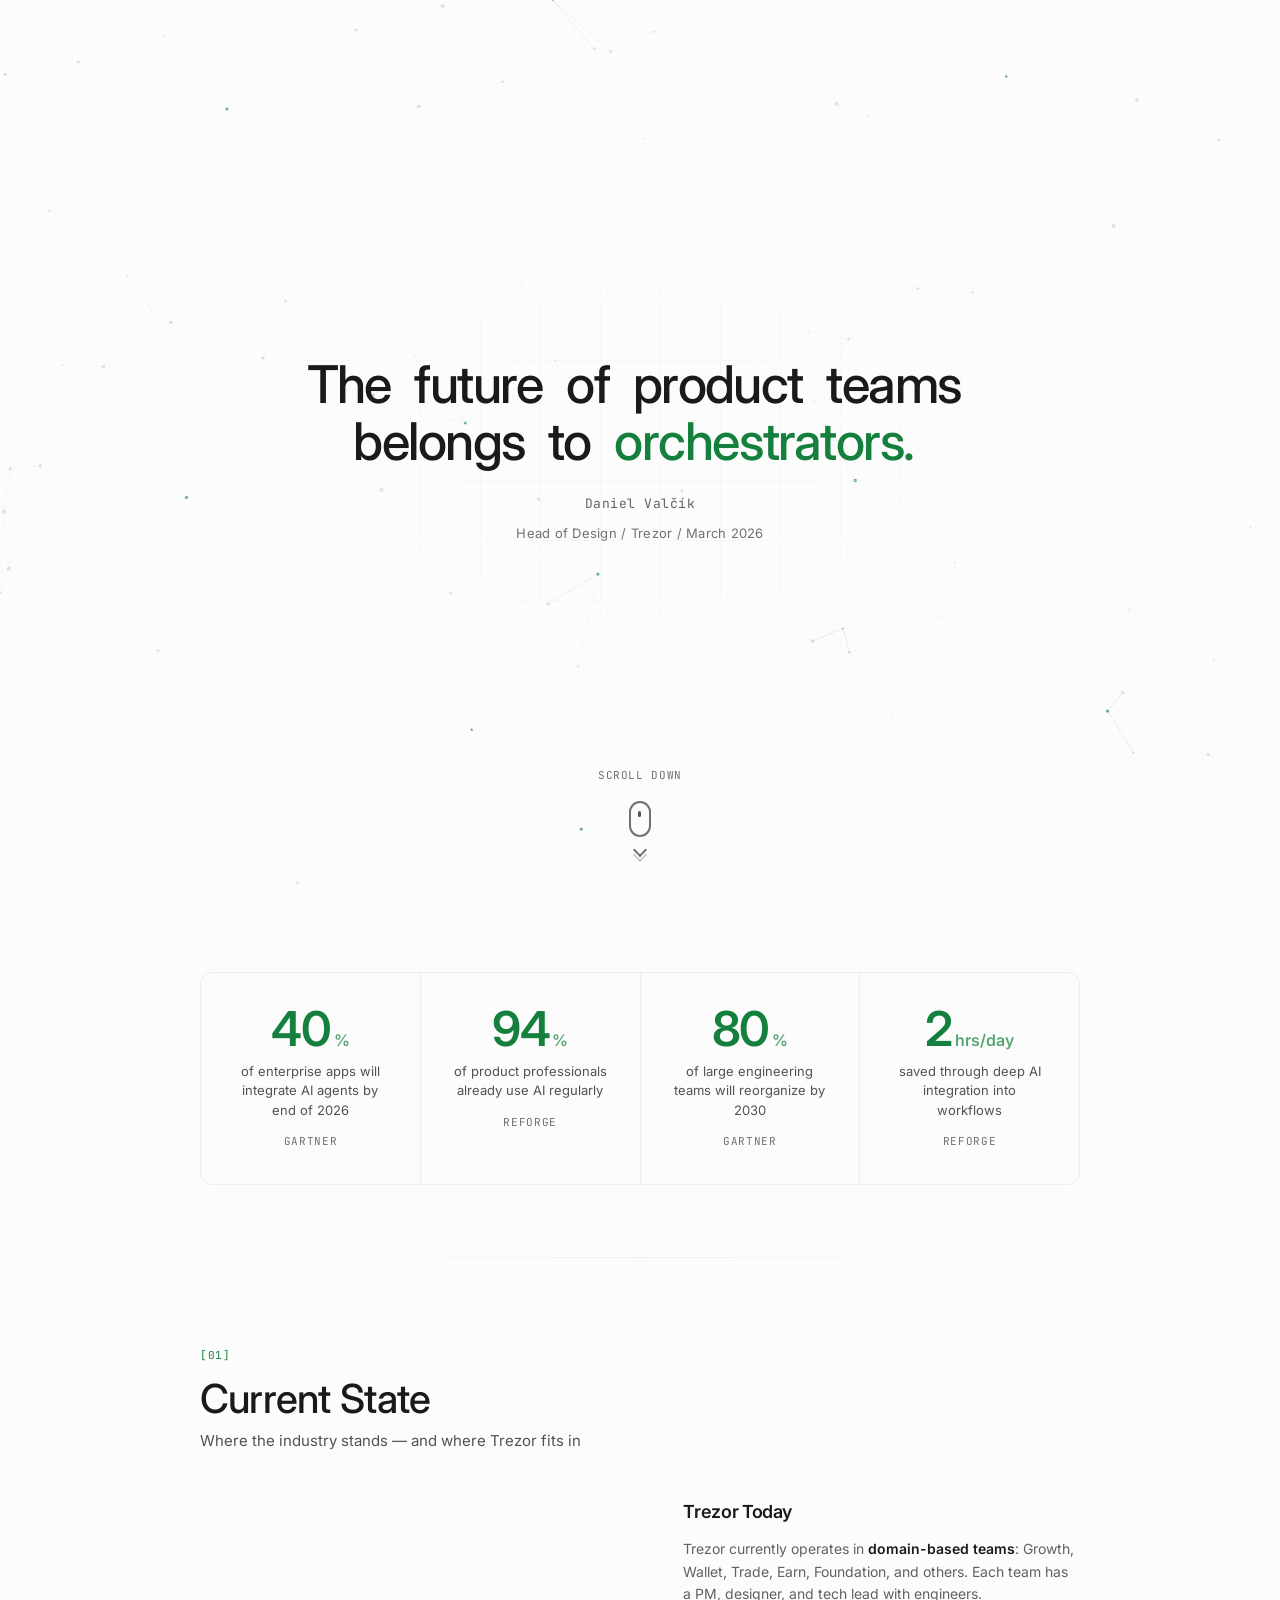
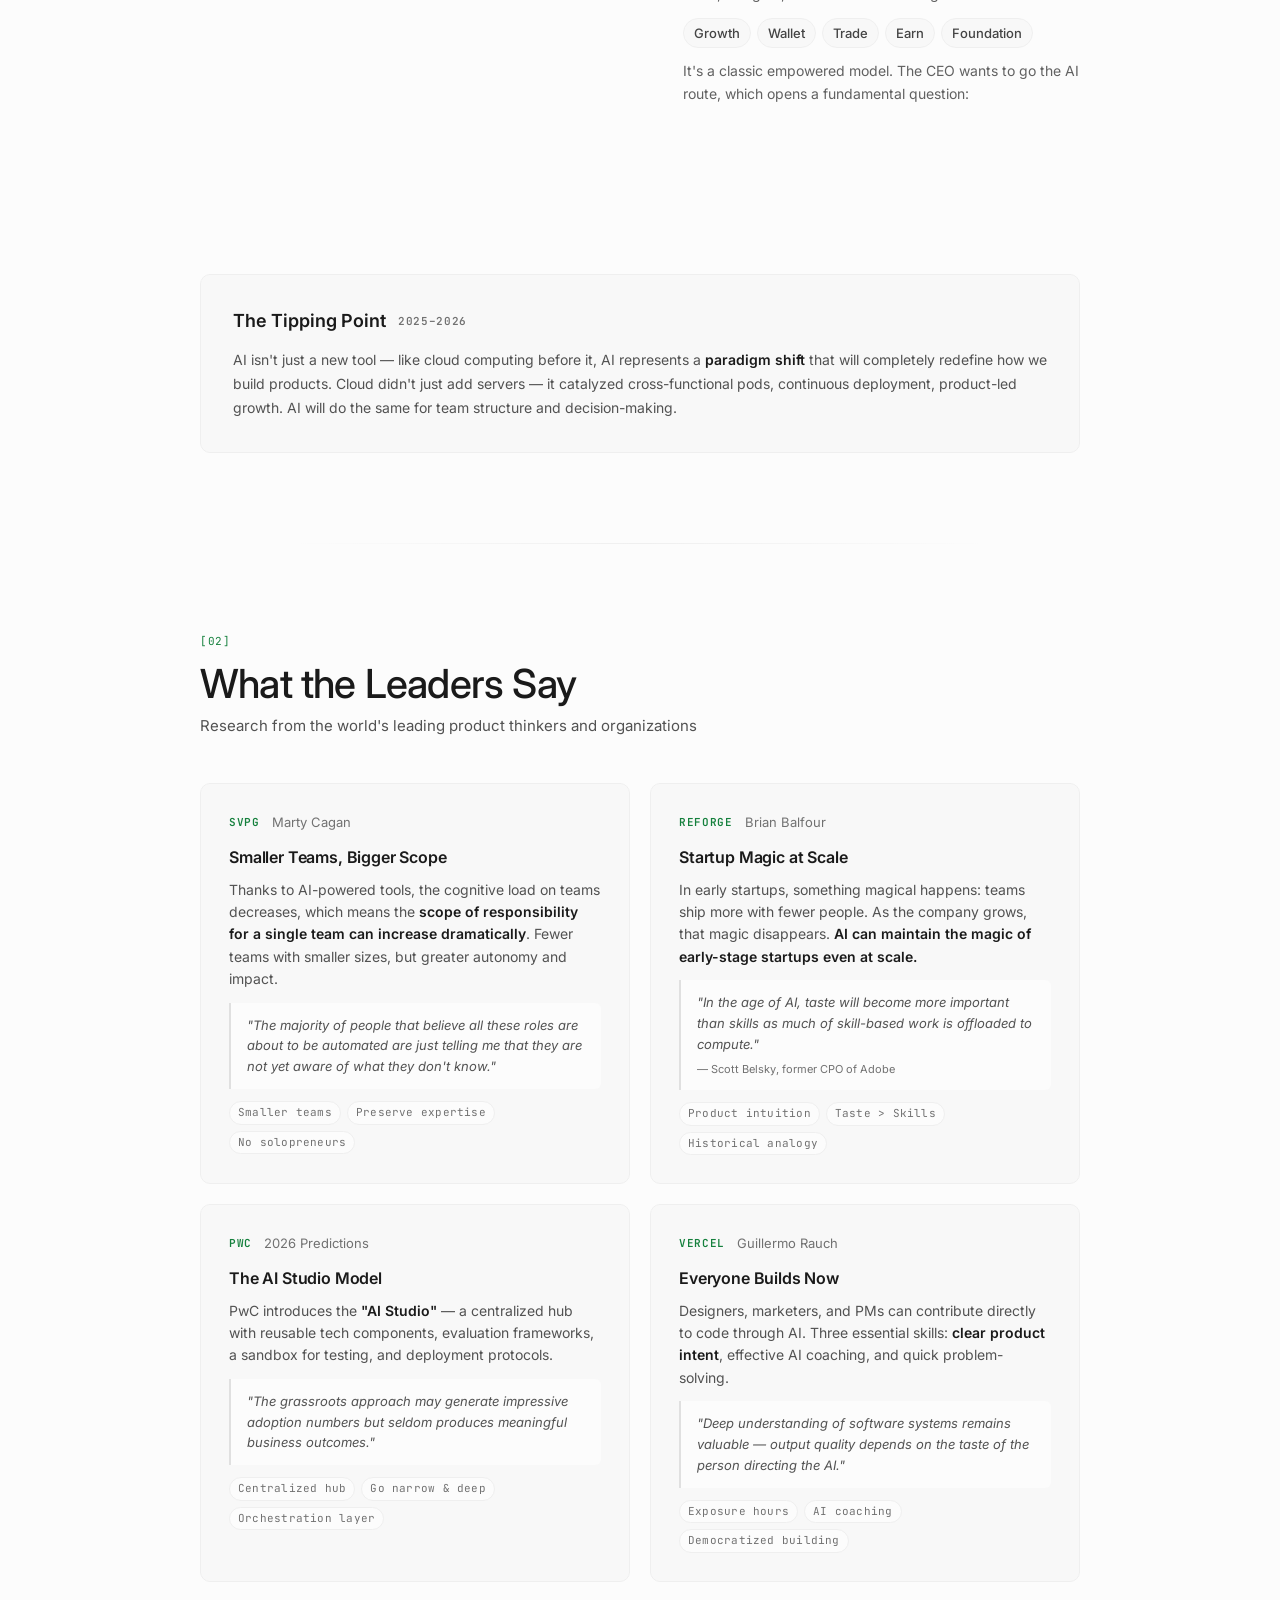
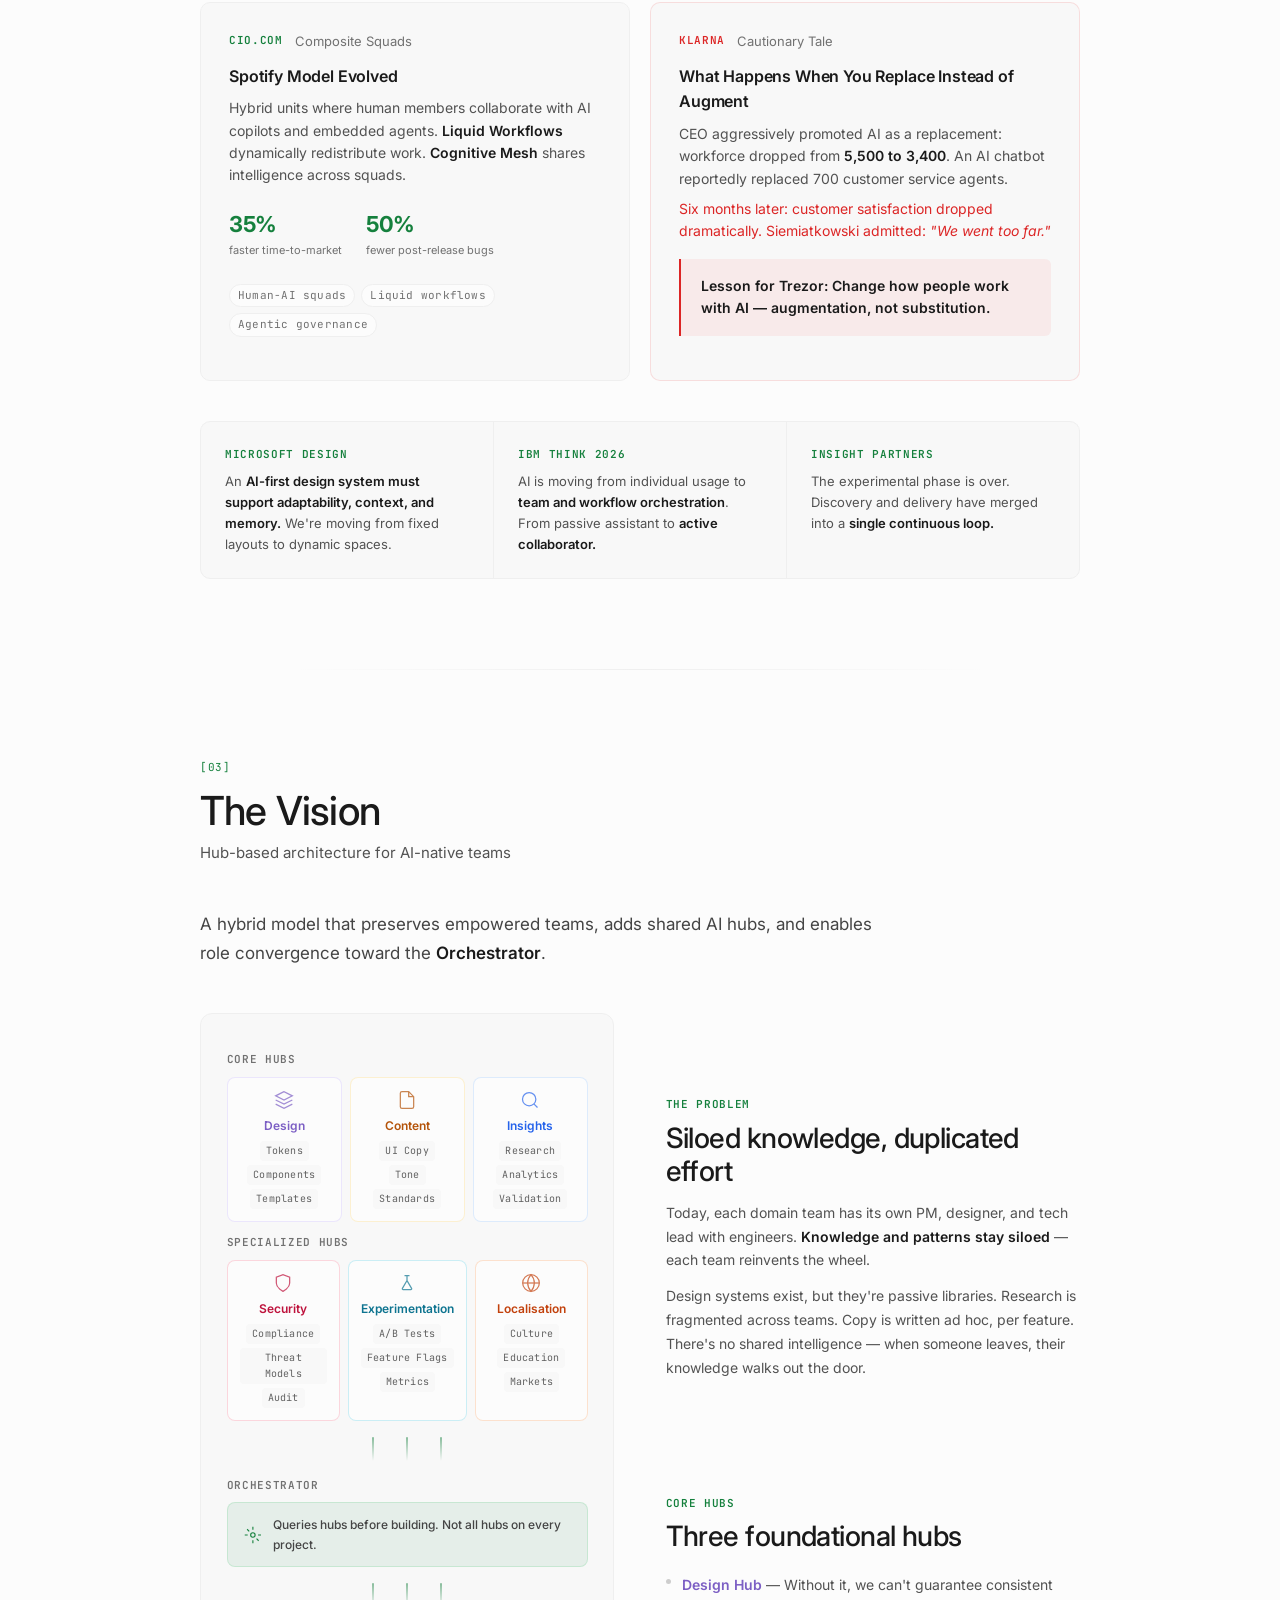
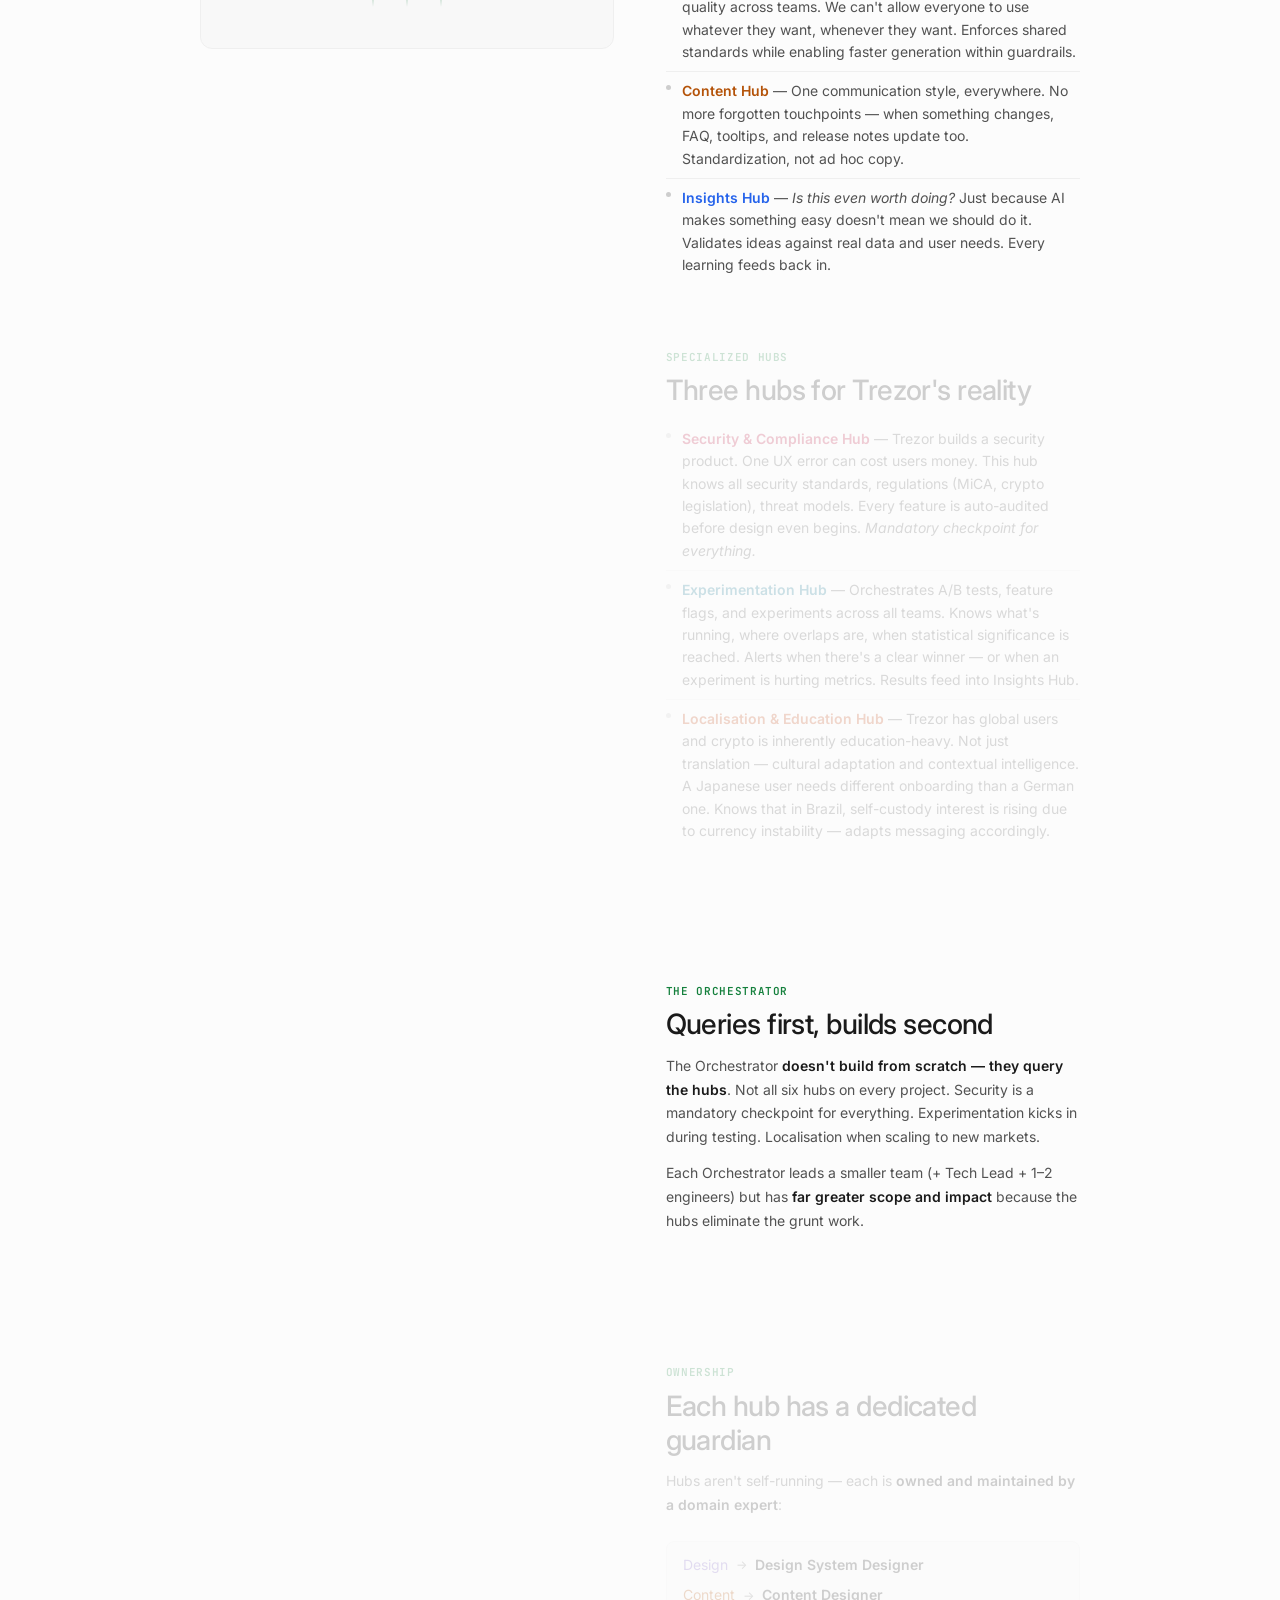
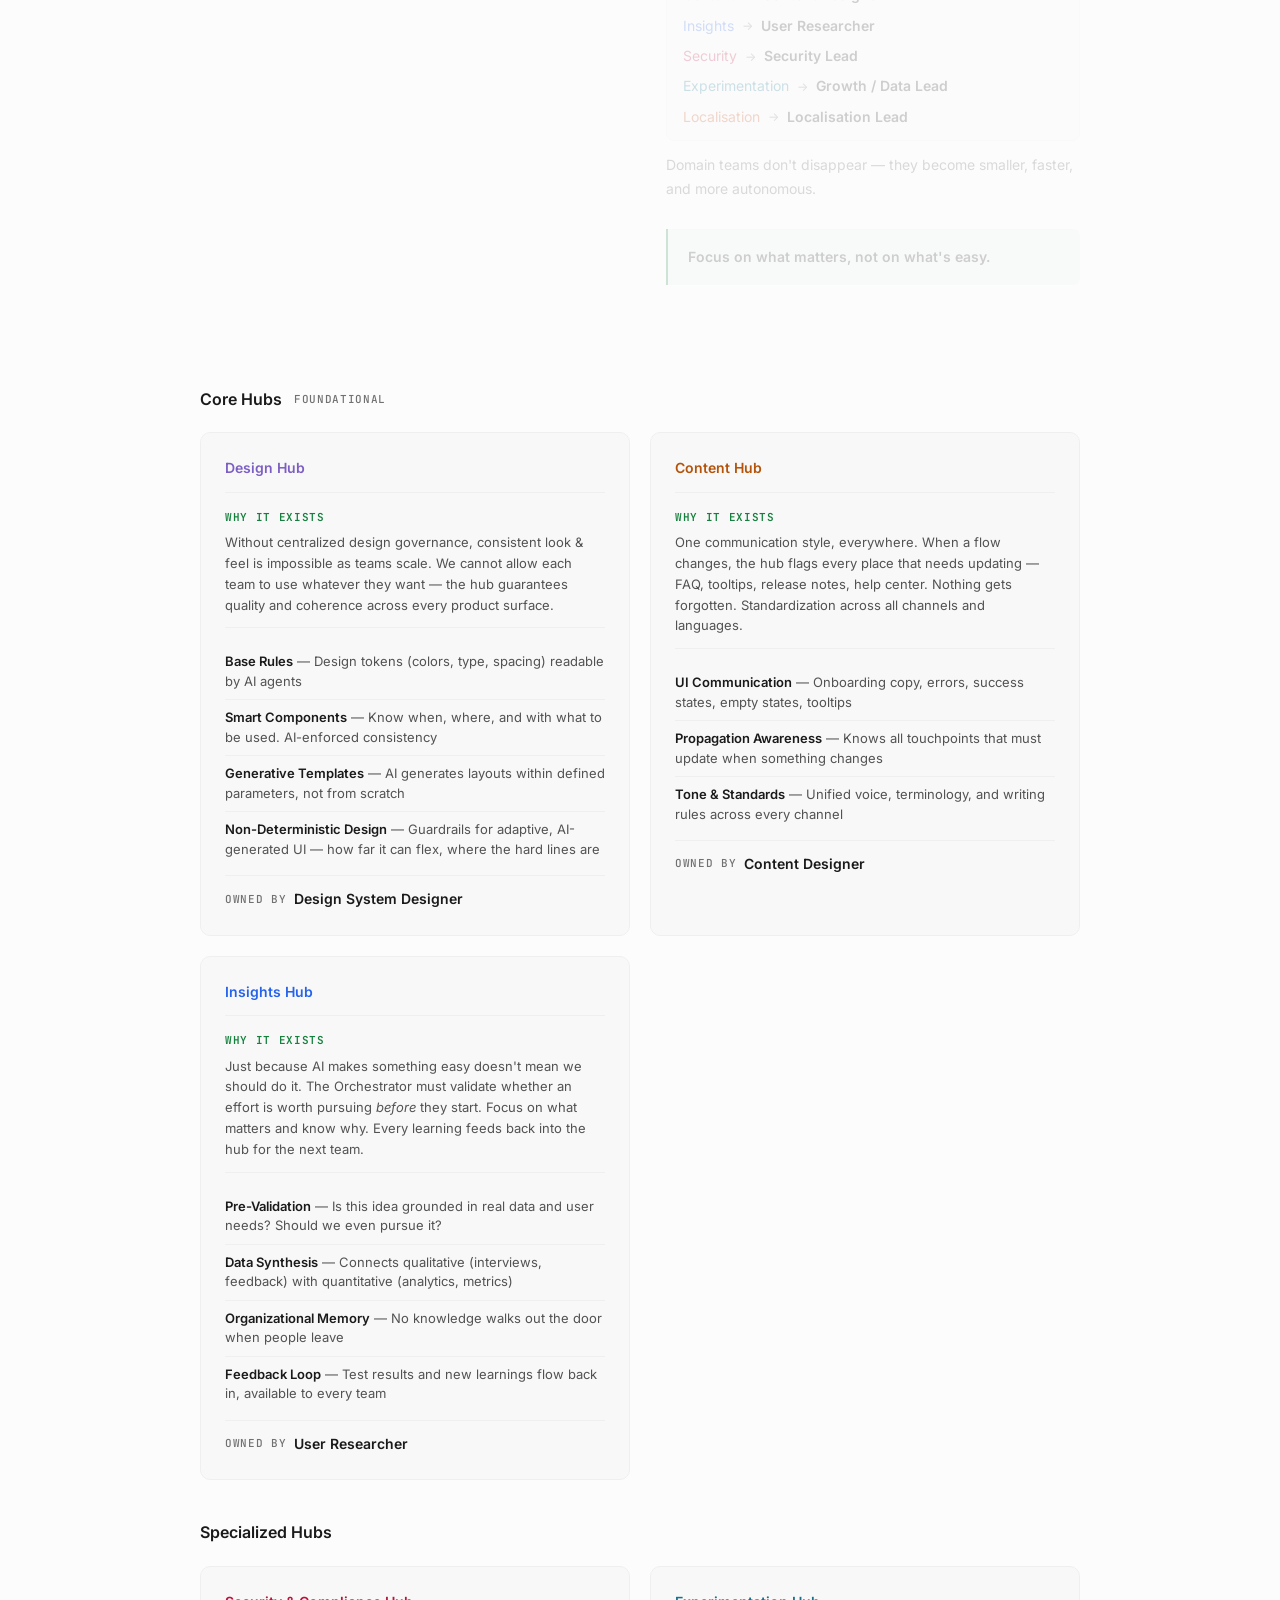
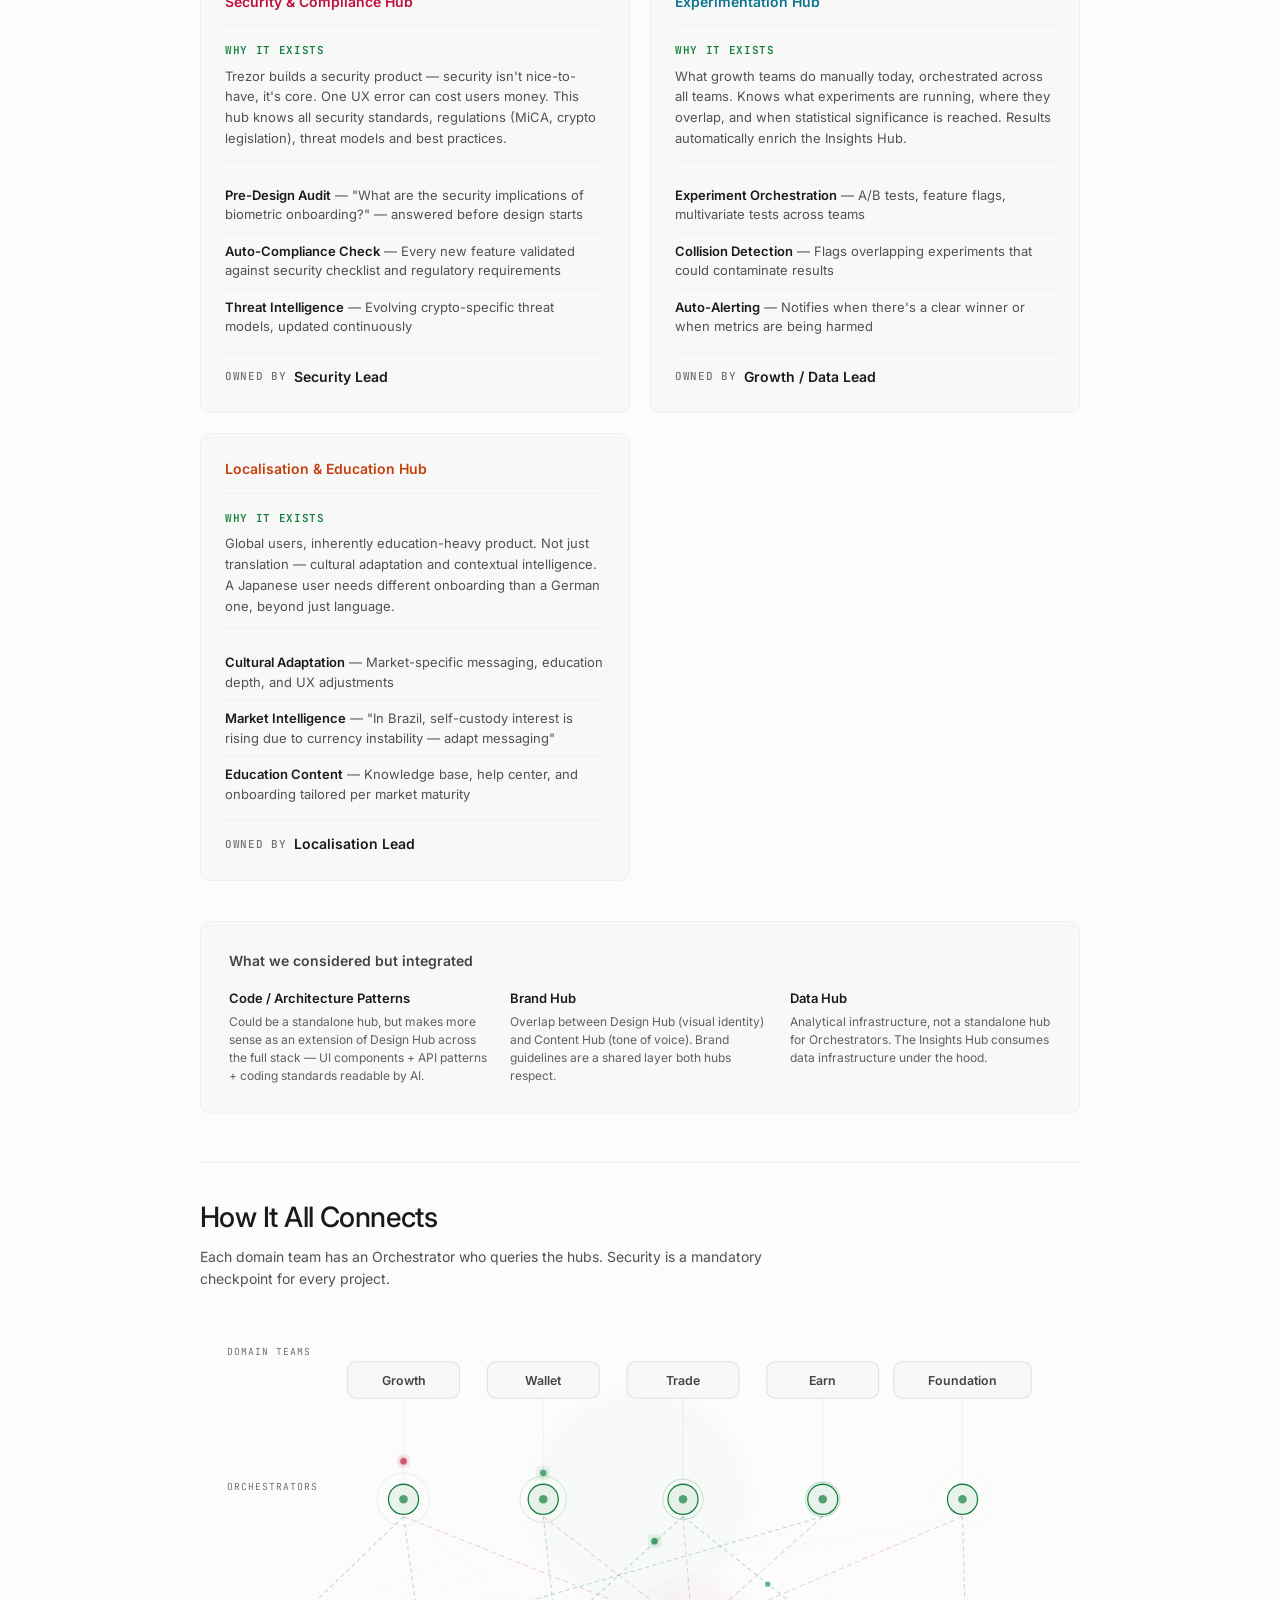
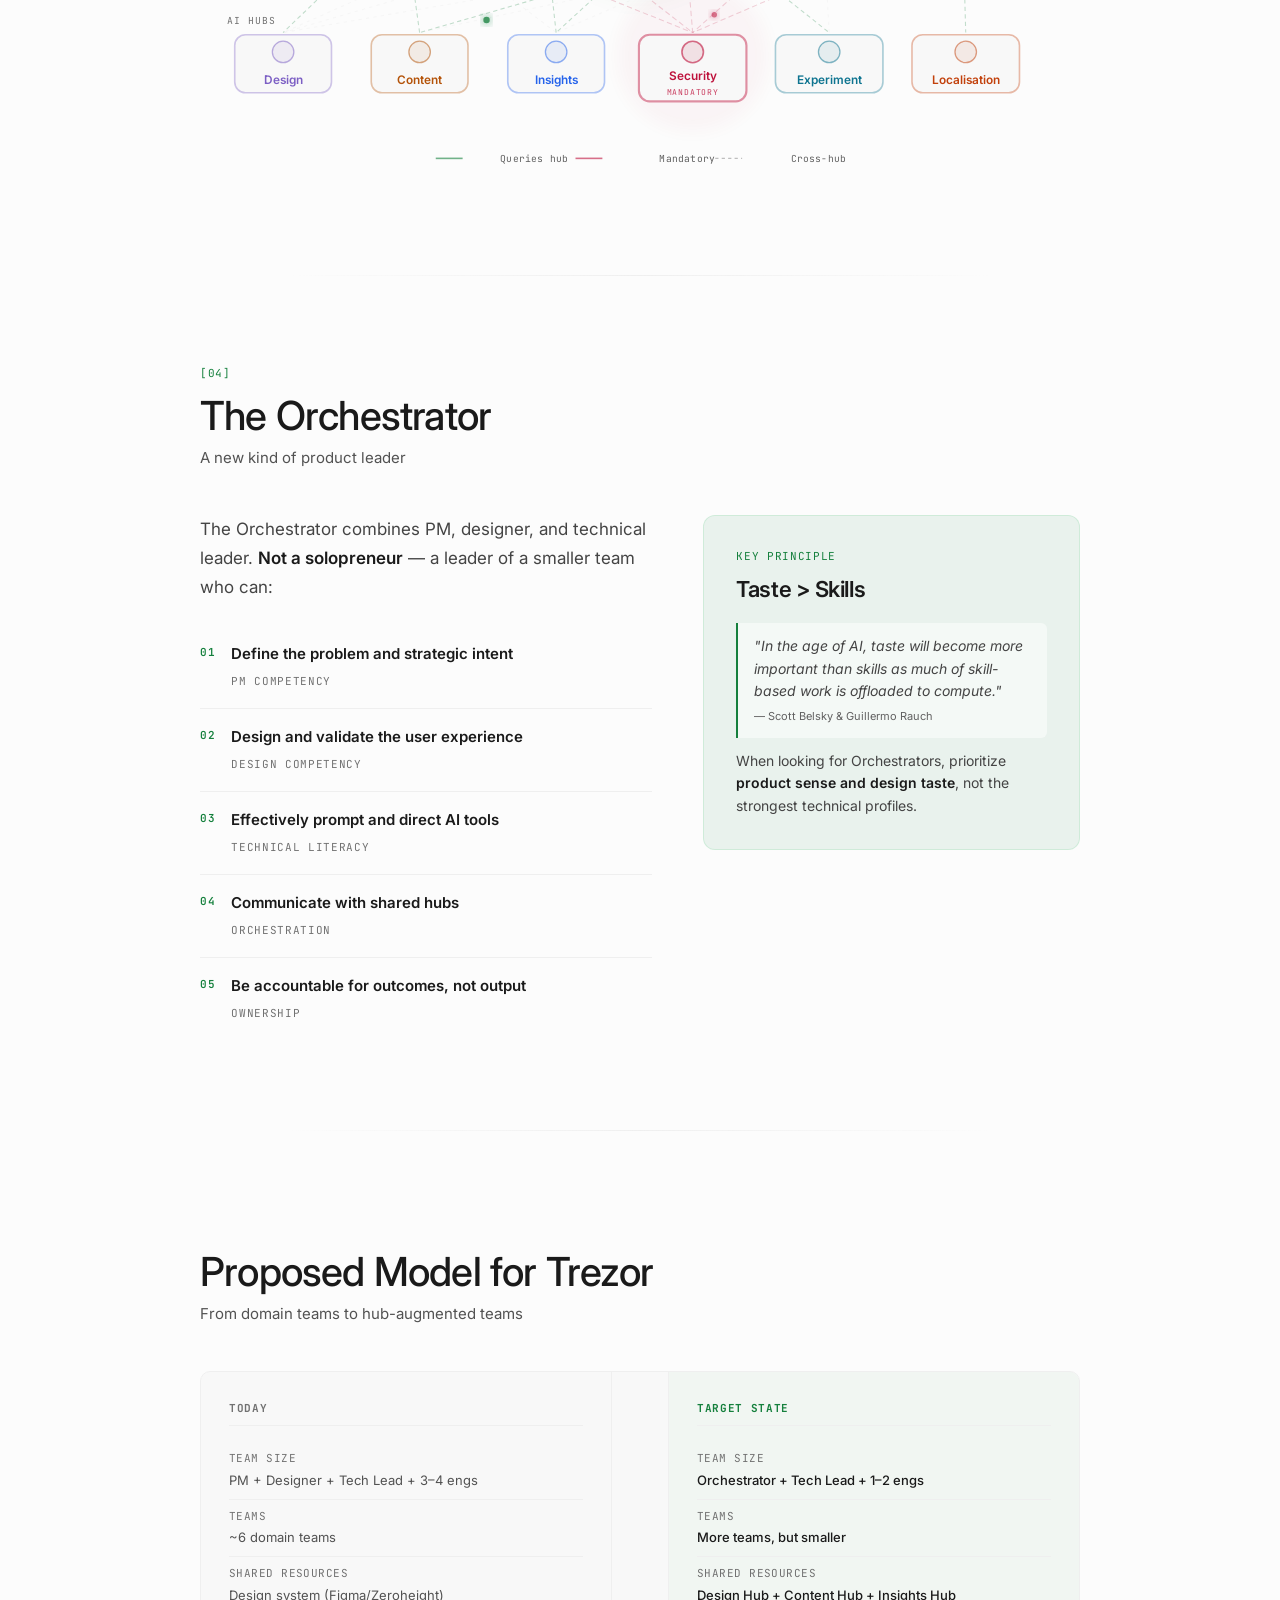
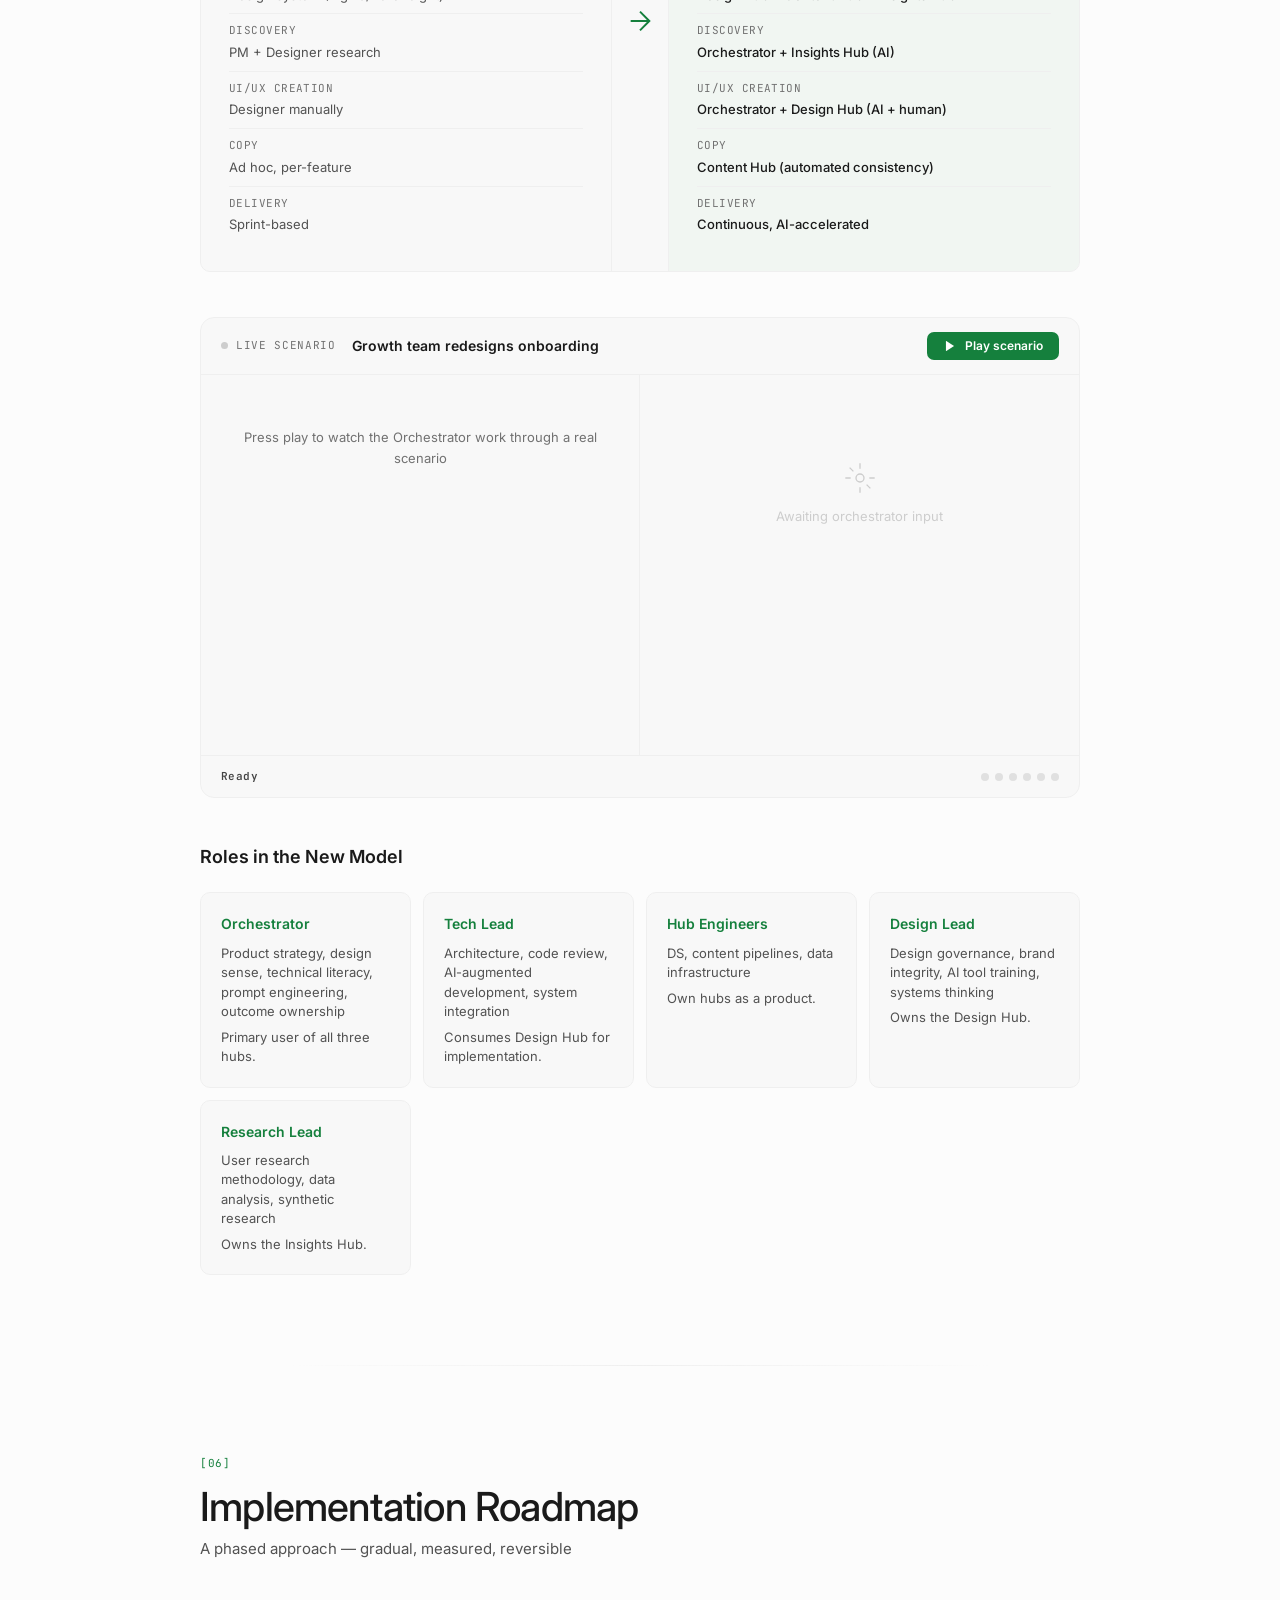
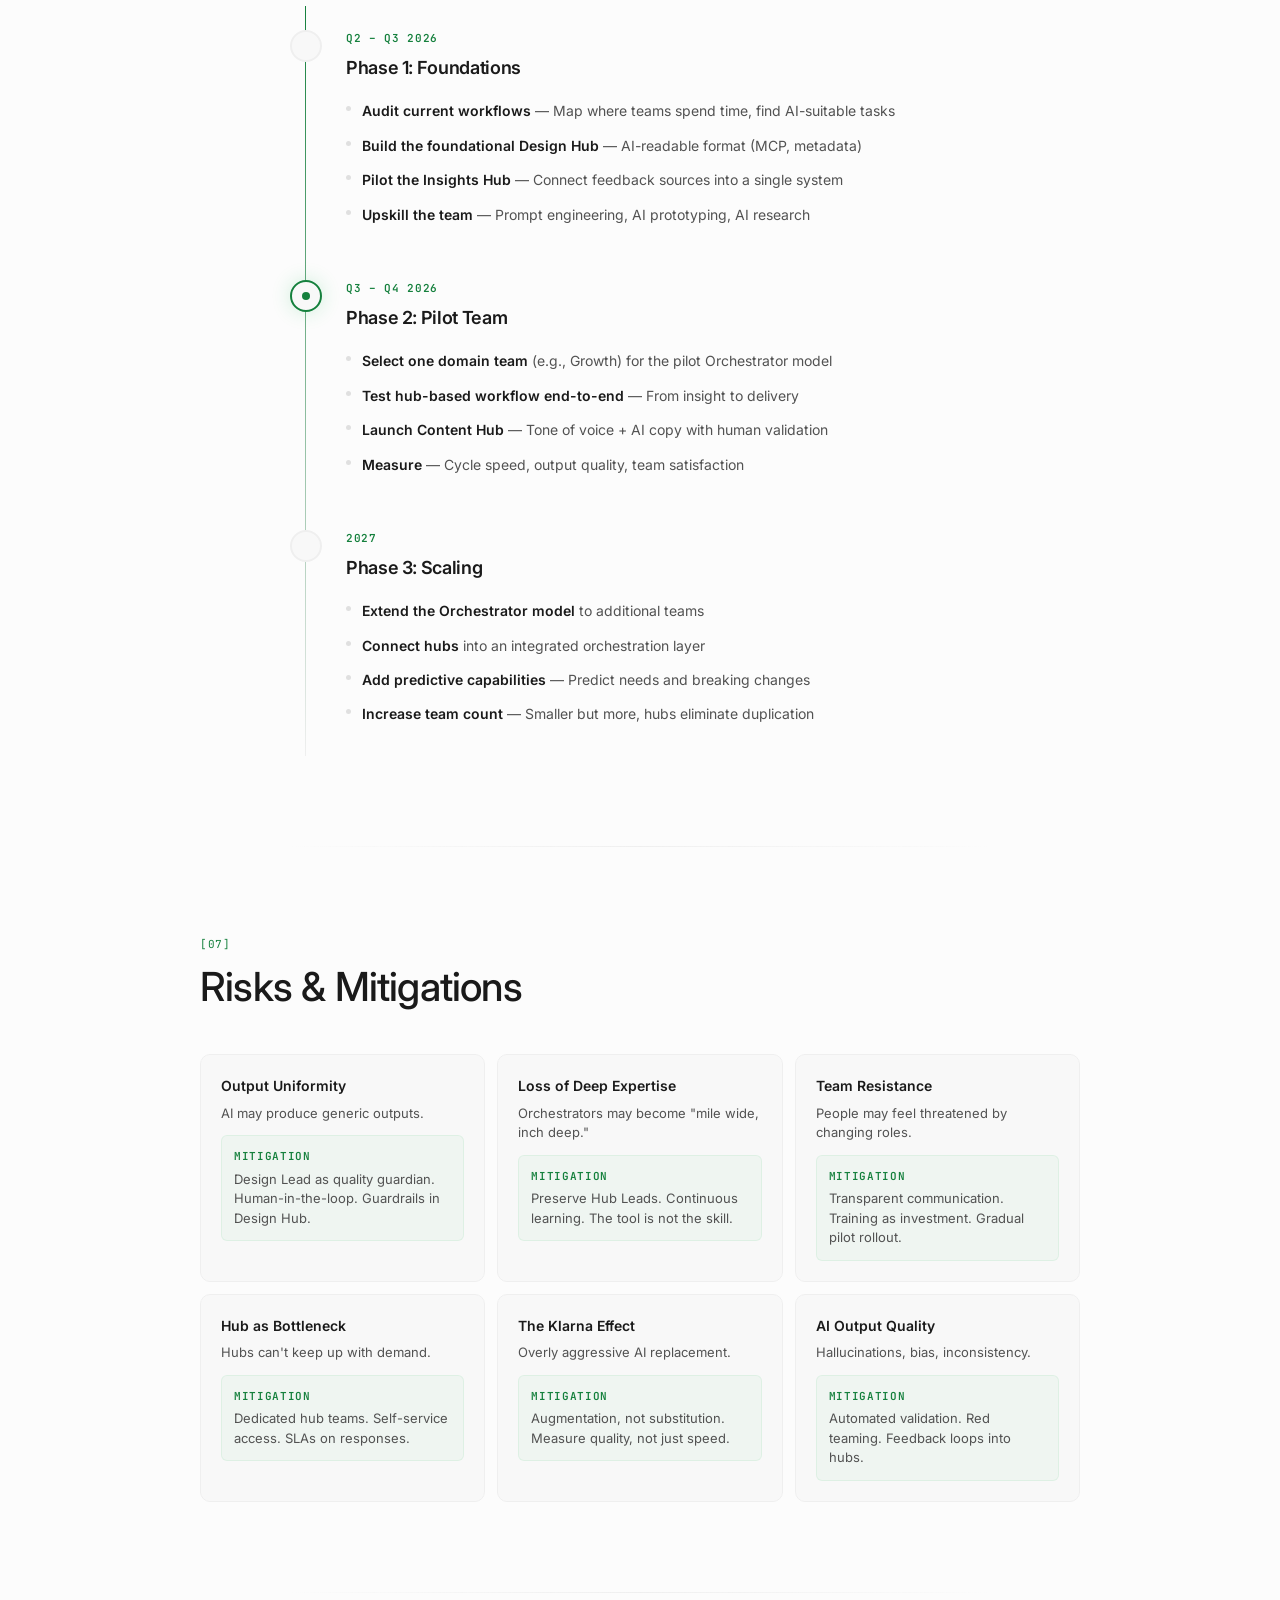
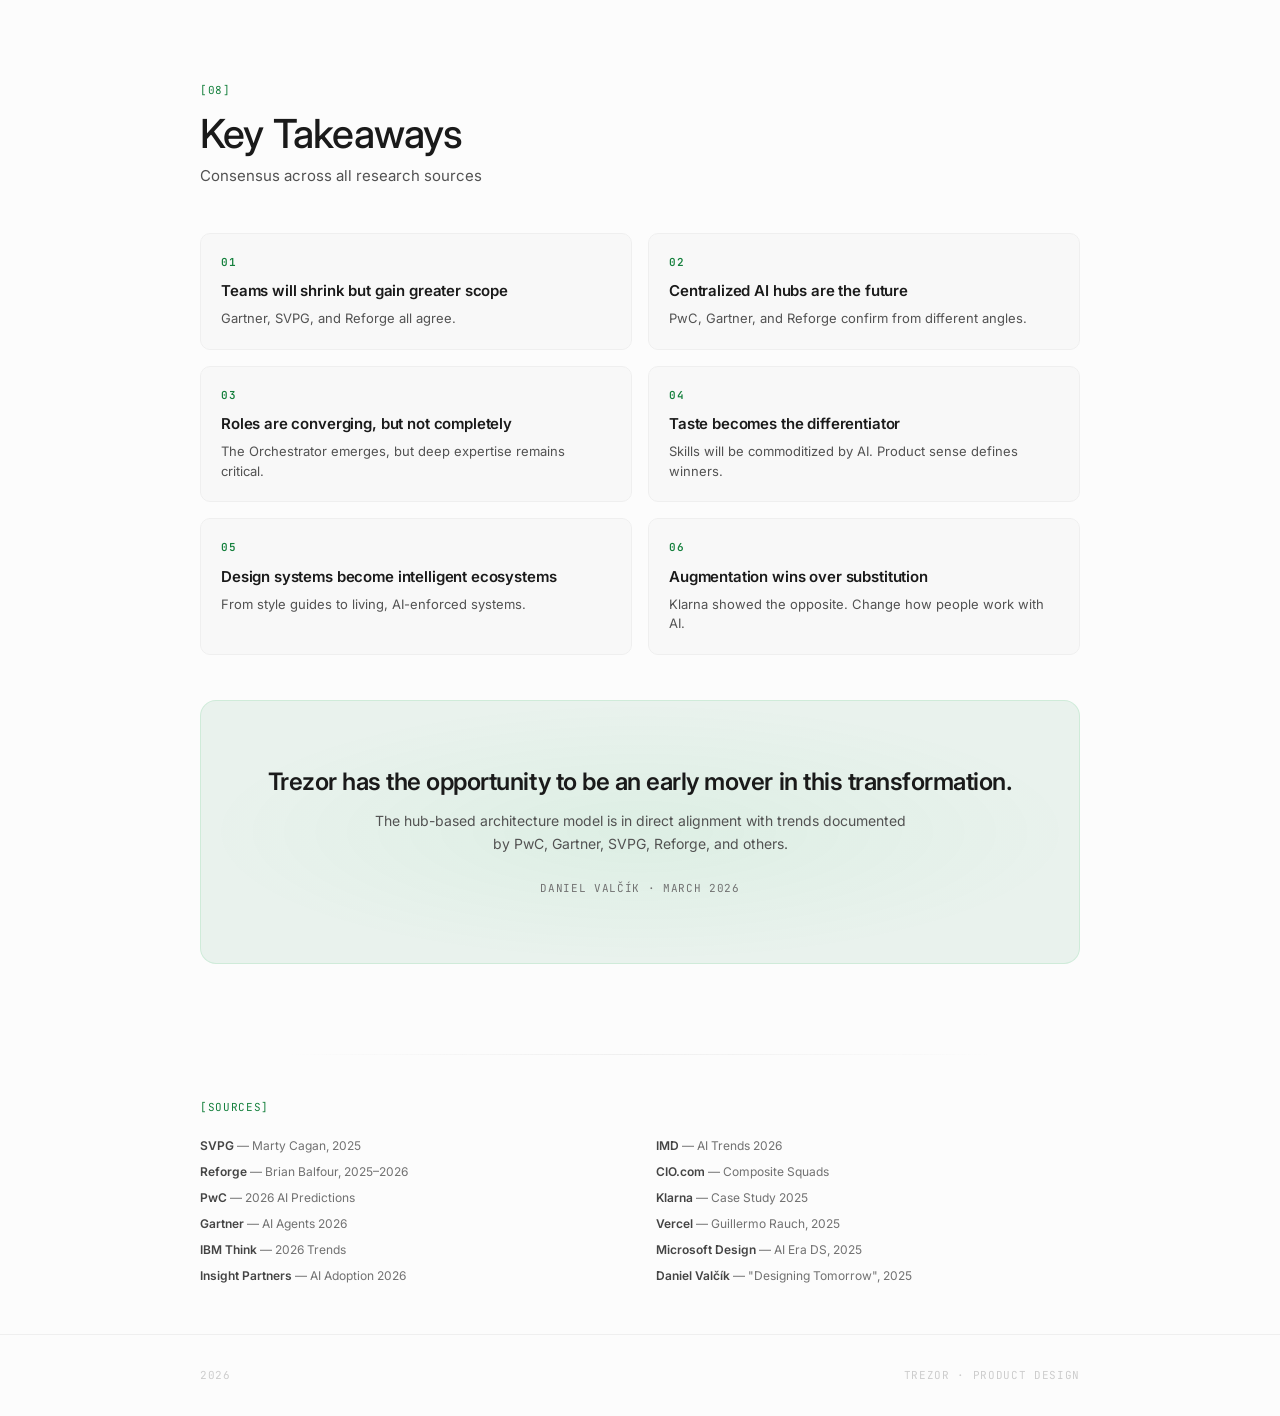
==== index.html @ 54a1f11b "Initial commit: scroll-based presentation website Hub-based AI-native product teams presentation wit" ====
<!DOCTYPE html>
<html lang="en" class="dark">
<head>
    <meta charset="UTF-8">
    <meta name="viewport" content="width=device-width, initial-scale=1.0">
    <title>The Future of Product Teams | Trezor</title>
    <link rel="preconnect" href="https://fonts.googleapis.com">
    <link rel="preconnect" href="https://fonts.gstatic.com" crossorigin>
    <link href="https://fonts.googleapis.com/css2?family=Inter:opsz,wght@14..32,100..900&family=JetBrains+Mono:wght@400;500;600&display=swap" rel="stylesheet">
    <link rel="stylesheet" href="css/styles.css">
    <script>
        (function(){try{var t=localStorage.getItem('theme');if(t==='dark'||(!t&&window.matchMedia('(prefers-color-scheme:dark)').matches))document.documentElement.classList.add('dark');else document.documentElement.classList.remove('dark')}catch(e){}})()
    </script>
</head>
<body>

    <!-- Preloader -->
    <div id="preloader">
        <div class="preloader-content">
            <p class="preloader-label">Trezor · Product Vision 2026</p>
            <p class="preloader-quote">"AI isn't just changing our tools —<br>it's changing how teams are organized."</p>
        </div>
    </div>

    <!-- Scroll Progress -->
    <div class="scroll-progress"><div class="scroll-progress-bar"></div></div>

    <!-- Navigation -->
    <nav class="navbar" id="navbar">
        <a href="#" class="nav-brand">Future of Product Teams</a>
        <div class="nav-right">
            <span class="nav-counter"><span class="nav-counter-value">8</span><span class="nav-counter-label"> sections to explore</span></span>
            <a href="#current-state" class="nav-link" data-section="current-state">state</a>
            <a href="#research" class="nav-link" data-section="research">research</a>
            <a href="#vision" class="nav-link" data-section="vision">vision</a>
            <a href="#model" class="nav-link" data-section="model">model</a>
            <a href="#roadmap" class="nav-link" data-section="roadmap">roadmap</a>
            <a href="#conclusion" class="nav-link" data-section="conclusion">takeaways</a>
            <button class="theme-toggle" id="theme-toggle" aria-label="Toggle theme">
                <div class="theme-toggle-circle"></div>
            </button>
        </div>
    </nav>

    <!-- Scroll Sidebar -->
    <div class="scroll-sidebar" id="scroll-sidebar">
        <div class="sidebar-track" id="sidebar-track"></div>
        <div class="sidebar-cursor" id="sidebar-cursor">
            <svg width="8" height="10" viewBox="0 0 8 10" fill="none">
                <path d="M8 5L0 0V10L8 5Z" fill="var(--accent)"/>
            </svg>
        </div>
        <button class="sidebar-label" data-target="current-state"><span>Current State</span></button>
        <button class="sidebar-label" data-target="research"><span>Research</span></button>
        <button class="sidebar-label" data-target="vision"><span>Vision</span></button>
        <button class="sidebar-label" data-target="orchestrator"><span>Orchestrator</span></button>
        <button class="sidebar-label" data-target="model"><span>Model</span></button>
        <button class="sidebar-label" data-target="roadmap"><span>Roadmap</span></button>
        <button class="sidebar-label" data-target="risks"><span>Risks</span></button>
        <button class="sidebar-label" data-target="conclusion"><span>Takeaways</span></button>
    </div>

    <!-- ═══════════════════════════════════════ HERO ═══════════════════════════════════════ -->
    <section id="hero">
        <canvas id="hero-canvas" class="hero-canvas"></canvas>
        <div class="hero-bg-grid"></div>
        <div class="hero-content">
            <h1 class="hero-title" id="hero-title">
                <span class="hero-word">The</span>
                <span class="hero-word">future</span>
                <span class="hero-word">of</span>
                <span class="hero-word">product</span>
                <span class="hero-word">teams</span>
                <span class="hero-word">belongs</span>
                <span class="hero-word">to</span>
                <span class="hero-word accent-word">orchestrators.</span>
            </h1>
            <p class="hero-sub mono-sm" id="hero-sub">Daniel Valčík</p>
            <p class="hero-role" id="hero-role">Head of Design / Trezor / March 2026</p>
        </div>
        <div class="scroll-indicator" id="scroll-indicator">
            <span class="mono-xs">scroll down</span>
            <div class="scroll-mouse">
                <div class="scroll-mouse-border">
                    <div class="scroll-mouse-dot"></div>
                </div>
                <div class="scroll-chevrons">
                    <div class="scroll-chevron"></div>
                    <div class="scroll-chevron"></div>
                </div>
            </div>
        </div>
    </section>

    <!-- ═══════════════════════════════════════ STATS ═══════════════════════════════════════ -->
    <section id="stats">
        <div class="container">
            <div class="stats-grid">
                <div class="stat-card blur-fade">
                    <div class="stat-value">
                        <span class="stat-number" data-target="40">0</span><span class="stat-unit">%</span>
                    </div>
                    <p class="stat-desc">of enterprise apps will integrate AI agents by end of 2026</p>
                    <span class="stat-source mono-xs">Gartner</span>
                </div>
                <div class="stat-card blur-fade" data-delay="0.1">
                    <div class="stat-value">
                        <span class="stat-number" data-target="94">0</span><span class="stat-unit">%</span>
                    </div>
                    <p class="stat-desc">of product professionals already use AI regularly</p>
                    <span class="stat-source mono-xs">Reforge</span>
                </div>
                <div class="stat-card blur-fade" data-delay="0.2">
                    <div class="stat-value">
                        <span class="stat-number" data-target="80">0</span><span class="stat-unit">%</span>
                    </div>
                    <p class="stat-desc">of large engineering teams will reorganize by 2030</p>
                    <span class="stat-source mono-xs">Gartner</span>
                </div>
                <div class="stat-card blur-fade" data-delay="0.3">
                    <div class="stat-value">
                        <span class="stat-number" data-target="2">0</span><span class="stat-unit">hrs/day</span>
                    </div>
                    <p class="stat-desc">saved through deep AI integration into workflows</p>
                    <span class="stat-source mono-xs">Reforge</span>
                </div>
            </div>
        </div>
    </section>

    <!-- ═══════════════════════════════════ CURRENT STATE ═══════════════════════════════════ -->
    <section id="current-state" class="section">
        <div class="container">
            <div class="section-header">
                <span class="section-number mono-xs blur-fade">[01]</span>
                <h2 class="section-title blur-fade">Current State</h2>
                <p class="section-subtitle blur-fade">Where the industry stands — and where Trezor fits in</p>
            </div>

            <div class="content-grid two-col">
                <div class="content-block blur-fade">
                    <h3>The Traditional Model</h3>
                    <p>Most product organizations today operate on the model described by Marty Cagan at SVPG. An <strong>empowered product team</strong> consists of a product manager, a product designer, and engineers led by a tech lead.</p>
                    <p>The team is focused on <strong>outcomes, not output</strong>, and has the authority to find the best solutions to the problems it's been entrusted with.</p>
                    <div class="team-diagram blur-fade" data-delay="0.2">
                        <div class="team-node">PM</div>
                        <div class="team-connector"></div>
                        <div class="team-node">Designer</div>
                        <div class="team-connector"></div>
                        <div class="team-node">Tech Lead</div>
                        <div class="team-connector"></div>
                        <div class="team-node">3–4 Eng</div>
                    </div>
                    <p class="text-muted">This model worked brilliantly in the cloud era.</p>
                </div>

                <div class="content-block blur-fade" data-delay="0.15">
                    <h3>Trezor Today</h3>
                    <p>Trezor currently operates in <strong>domain-based teams</strong>: Growth, Wallet, Trade, Earn, Foundation, and others. Each team has a PM, designer, and tech lead with engineers.</p>
                    <div class="domain-tags blur-fade" data-delay="0.3">
                        <span class="domain-tag">Growth</span>
                        <span class="domain-tag">Wallet</span>
                        <span class="domain-tag">Trade</span>
                        <span class="domain-tag">Earn</span>
                        <span class="domain-tag">Foundation</span>
                    </div>
                    <p>It's a classic empowered model. The CEO wants to go the AI route, which opens a fundamental question:</p>
                    <div class="callout blur-fade" data-delay="0.4">
                        <p>How must this model adapt?</p>
                    </div>
                </div>
            </div>

            <div class="tipping-point blur-fade">
                <h3 class="tipping-title">The Tipping Point <span class="mono-xs">2025–2026</span></h3>
                <p>AI isn't just a new tool — like cloud computing before it, AI represents a <strong>paradigm shift</strong> that will completely redefine how we build products. Cloud didn't just add servers — it catalyzed cross-functional pods, continuous deployment, product-led growth. AI will do the same for team structure and decision-making.</p>
            </div>
        </div>
    </section>

    <!-- ═══════════════════════════════════════ RESEARCH ═══════════════════════════════════ -->
    <section id="research" class="section">
        <div class="container">
            <div class="section-header">
                <span class="section-number mono-xs blur-fade">[02]</span>
                <h2 class="section-title blur-fade">What the Leaders Say</h2>
                <p class="section-subtitle blur-fade">Research from the world's leading product thinkers and organizations</p>
            </div>

            <div class="research-grid">
                <!-- SVPG -->
                <div class="research-card blur-fade">
                    <div class="research-card-header">
                        <span class="research-source mono-xs">SVPG</span>
                        <span class="research-author">Marty Cagan</span>
                    </div>
                    <h3>Smaller Teams, Bigger Scope</h3>
                    <p>Thanks to AI-powered tools, the cognitive load on teams decreases, which means the <strong>scope of responsibility for a single team can increase dramatically</strong>. Fewer teams with smaller sizes, but greater autonomy and impact.</p>
                    <blockquote>
                        "The majority of people that believe all these roles are about to be automated are just telling me that they are not yet aware of what they don't know."
                    </blockquote>
                    <div class="research-tags">
                        <span>Smaller teams</span>
                        <span>Preserve expertise</span>
                        <span>No solopreneurs</span>
                    </div>
                </div>

                <!-- Reforge -->
                <div class="research-card blur-fade" data-delay="0.1">
                    <div class="research-card-header">
                        <span class="research-source mono-xs">Reforge</span>
                        <span class="research-author">Brian Balfour</span>
                    </div>
                    <h3>Startup Magic at Scale</h3>
                    <p>In early startups, something magical happens: teams ship more with fewer people. As the company grows, that magic disappears. <strong>AI can maintain the magic of early-stage startups even at scale.</strong></p>
                    <blockquote>
                        "In the age of AI, taste will become more important than skills as much of skill-based work is offloaded to compute."
                        <cite>— Scott Belsky, former CPO of Adobe</cite>
                    </blockquote>
                    <div class="research-tags">
                        <span>Product intuition</span>
                        <span>Taste &gt; Skills</span>
                        <span>Historical analogy</span>
                    </div>
                </div>

                <!-- PwC -->
                <div class="research-card blur-fade" data-delay="0.15">
                    <div class="research-card-header">
                        <span class="research-source mono-xs">PwC</span>
                        <span class="research-author">2026 Predictions</span>
                    </div>
                    <h3>The AI Studio Model</h3>
                    <p>PwC introduces the <strong>"AI Studio"</strong> — a centralized hub with reusable tech components, evaluation frameworks, a sandbox for testing, and deployment protocols.</p>
                    <blockquote>
                        "The grassroots approach may generate impressive adoption numbers but seldom produces meaningful business outcomes."
                    </blockquote>
                    <div class="research-tags">
                        <span>Centralized hub</span>
                        <span>Go narrow &amp; deep</span>
                        <span>Orchestration layer</span>
                    </div>
                </div>

                <!-- Vercel -->
                <div class="research-card blur-fade" data-delay="0.2">
                    <div class="research-card-header">
                        <span class="research-source mono-xs">Vercel</span>
                        <span class="research-author">Guillermo Rauch</span>
                    </div>
                    <h3>Everyone Builds Now</h3>
                    <p>Designers, marketers, and PMs can contribute directly to code through AI. Three essential skills: <strong>clear product intent</strong>, effective AI coaching, and quick problem-solving.</p>
                    <blockquote>
                        "Deep understanding of software systems remains valuable — output quality depends on the taste of the person directing the AI."
                    </blockquote>
                    <div class="research-tags">
                        <span>Exposure hours</span>
                        <span>AI coaching</span>
                        <span>Democratized building</span>
                    </div>
                </div>

                <!-- Composite Squads -->
                <div class="research-card blur-fade" data-delay="0.25">
                    <div class="research-card-header">
                        <span class="research-source mono-xs">CIO.com</span>
                        <span class="research-author">Composite Squads</span>
                    </div>
                    <h3>Spotify Model Evolved</h3>
                    <p>Hybrid units where human members collaborate with AI copilots and embedded agents. <strong>Liquid Workflows</strong> dynamically redistribute work. <strong>Cognitive Mesh</strong> shares intelligence across squads.</p>
                    <div class="result-highlight">
                        <div class="result-stat"><span class="result-number">35%</span><span class="result-label">faster time-to-market</span></div>
                        <div class="result-stat"><span class="result-number">50%</span><span class="result-label">fewer post-release bugs</span></div>
                    </div>
                    <div class="research-tags">
                        <span>Human-AI squads</span>
                        <span>Liquid workflows</span>
                        <span>Agentic governance</span>
                    </div>
                </div>

                <!-- Klarna -->
                <div class="research-card research-card--warning blur-fade" data-delay="0.3">
                    <div class="research-card-header">
                        <span class="research-source mono-xs warning-text">Klarna</span>
                        <span class="research-author">Cautionary Tale</span>
                    </div>
                    <h3>What Happens When You Replace Instead of Augment</h3>
                    <p>CEO aggressively promoted AI as a replacement: workforce dropped from <strong>5,500 to 3,400</strong>. An AI chatbot reportedly replaced 700 customer service agents.</p>
                    <p class="warning-text">Six months later: customer satisfaction dropped dramatically. Siemiatkowski admitted: <em>"We went too far."</em></p>
                    <div class="callout callout--warning">
                        <p><strong>Lesson for Trezor:</strong> Change how people work with AI — augmentation, not substitution.</p>
                    </div>
                </div>
            </div>

            <!-- Additional Insights Row -->
            <div class="insights-row blur-fade">
                <div class="insight-item">
                    <span class="insight-source mono-xs">Microsoft Design</span>
                    <p>An <strong>AI-first design system must support adaptability, context, and memory.</strong> We're moving from fixed layouts to dynamic spaces.</p>
                </div>
                <div class="insight-item">
                    <span class="insight-source mono-xs">IBM Think 2026</span>
                    <p>AI is moving from individual usage to <strong>team and workflow orchestration</strong>. From passive assistant to <strong>active collaborator.</strong></p>
                </div>
                <div class="insight-item">
                    <span class="insight-source mono-xs">Insight Partners</span>
                    <p>The experimental phase is over. Discovery and delivery have merged into a <strong>single continuous loop.</strong></p>
                </div>
            </div>
        </div>
    </section>

    <!-- ═══════════════════════════════════════ VISION ═══════════════════════════════════════ -->
    <section id="vision" class="section">
        <div class="container">
            <div class="section-header">
                <span class="section-number mono-xs blur-fade">[03]</span>
                <h2 class="section-title blur-fade">The Vision</h2>
                <p class="section-subtitle blur-fade">Hub-based architecture for AI-native teams</p>
            </div>

            <div class="vision-intro blur-fade">
                <p class="lead-text">A hybrid model that preserves empowered teams, adds shared AI hubs, and enables role convergence toward the <strong>Orchestrator</strong>.</p>
            </div>

            <!-- ═══ Scroll-Driven Hub Explainer ═══ -->
            <div class="hub-explainer" id="hub-explainer">
                <div class="hub-explainer-visual">
                    <div class="explainer-diagram" id="explainer-diagram" data-step="0">
                        <!-- Traditional Team (step 0) -->
                        <div class="ex-layer ex-traditional">
                            <span class="ex-layer-label mono-xs">Current Model</span>
                            <div class="ex-team-row">
                                <div class="ex-node ex-node--gray">PM</div>
                                <div class="ex-node ex-node--gray">Designer</div>
                                <div class="ex-node ex-node--gray">Tech Lead</div>
                                <div class="ex-node ex-node--gray">3–4 Eng</div>
                            </div>
                            <p class="ex-note">Repeated in every team. Siloed knowledge.</p>
                        </div>

                        <!-- Core Hubs Layer -->
                        <div class="ex-layer ex-hubs">
                            <span class="ex-layer-label mono-xs">Core Hubs</span>
                            <div class="ex-hubs-row">
                                <div class="ex-hub ex-hub--design">
                                    <svg width="20" height="20" viewBox="0 0 24 24" fill="none" stroke="currentColor" stroke-width="1.5"><path d="M12 2L2 7l10 5 10-5-10-5zM2 17l10 5 10-5M2 12l10 5 10-5"/></svg>
                                    <span>Design</span>
                                    <div class="ex-hub-items">
                                        <small>Tokens</small><small>Components</small><small>Templates</small>
                                    </div>
                                </div>
                                <div class="ex-hub ex-hub--content">
                                    <svg width="20" height="20" viewBox="0 0 24 24" fill="none" stroke="currentColor" stroke-width="1.5"><path d="M14 2H6a2 2 0 00-2 2v16a2 2 0 002 2h12a2 2 0 002-2V8z"/><polyline points="14 2 14 8 20 8"/></svg>
                                    <span>Content</span>
                                    <div class="ex-hub-items">
                                        <small>UI Copy</small><small>Tone</small><small>Standards</small>
                                    </div>
                                </div>
                                <div class="ex-hub ex-hub--insights">
                                    <svg width="20" height="20" viewBox="0 0 24 24" fill="none" stroke="currentColor" stroke-width="1.5"><circle cx="11" cy="11" r="8"/><line x1="21" y1="21" x2="16.65" y2="16.65"/></svg>
                                    <span>Insights</span>
                                    <div class="ex-hub-items">
                                        <small>Research</small><small>Analytics</small><small>Validation</small>
                                    </div>
                                </div>
                            </div>
                        </div>

                        <!-- Specialized Hubs Layer -->
                        <div class="ex-layer ex-specialized-hubs">
                            <span class="ex-layer-label mono-xs">Specialized Hubs</span>
                            <div class="ex-hubs-row">
                                <div class="ex-hub ex-hub--security">
                                    <svg width="20" height="20" viewBox="0 0 24 24" fill="none" stroke="currentColor" stroke-width="1.5"><path d="M12 22s8-4 8-10V5l-8-3-8 3v7c0 6 8 10 8 10z"/></svg>
                                    <span>Security</span>
                                    <div class="ex-hub-items">
                                        <small>Compliance</small><small>Threat Models</small><small>Audit</small>
                                    </div>
                                </div>
                                <div class="ex-hub ex-hub--experiment">
                                    <svg width="20" height="20" viewBox="0 0 24 24" fill="none" stroke="currentColor" stroke-width="1.5"><path d="M9 3h6M12 3v6l5.5 9.5a1 1 0 01-.9 1.5H7.4a1 1 0 01-.9-1.5L12 9"/></svg>
                                    <span>Experimentation</span>
                                    <div class="ex-hub-items">
                                        <small>A/B Tests</small><small>Feature Flags</small><small>Metrics</small>
                                    </div>
                                </div>
                                <div class="ex-hub ex-hub--local">
                                    <svg width="20" height="20" viewBox="0 0 24 24" fill="none" stroke="currentColor" stroke-width="1.5"><circle cx="12" cy="12" r="10"/><line x1="2" y1="12" x2="22" y2="12"/><path d="M12 2a15.3 15.3 0 014 10 15.3 15.3 0 01-4 10 15.3 15.3 0 01-4-10 15.3 15.3 0 014-10z"/></svg>
                                    <span>Localisation</span>
                                    <div class="ex-hub-items">
                                        <small>Culture</small><small>Education</small><small>Markets</small>
                                    </div>
                                </div>
                            </div>
                        </div>

                        <!-- Connection Lines -->
                        <div class="ex-connections">
                            <div class="ex-conn-line ex-conn-line--1"></div>
                            <div class="ex-conn-line ex-conn-line--2"></div>
                            <div class="ex-conn-line ex-conn-line--3"></div>
                        </div>

                        <!-- Orchestrator -->
                        <div class="ex-layer ex-orchestrator-layer">
                            <span class="ex-layer-label mono-xs">Orchestrator</span>
                            <div class="ex-orch-node">
                                <svg width="20" height="20" viewBox="0 0 24 24" fill="none" stroke="currentColor" stroke-width="1.5"><circle cx="12" cy="12" r="3"/><path d="M12 1v4M12 19v4M4.22 4.22l2.83 2.83M16.95 16.95l2.83 2.83M1 12h4M19 12h4"/></svg>
                                <span>Queries hubs before building. Not all hubs on every project.</span>
                            </div>
                        </div>

                        <!-- Connections to teams -->
                        <div class="ex-connections ex-connections--teams">
                            <div class="ex-conn-line ex-conn-line--t1"></div>
                            <div class="ex-conn-line ex-conn-line--t2"></div>
                            <div class="ex-conn-line ex-conn-line--t3"></div>
                        </div>

                        <!-- Domain Teams -->
                        <div class="ex-layer ex-domains">
                            <span class="ex-layer-label mono-xs">Domain Teams</span>
                            <div class="ex-team-row">
                                <div class="ex-node ex-node--team">Growth</div>
                                <div class="ex-node ex-node--team">Wallet</div>
                                <div class="ex-node ex-node--team">Trade</div>
                                <div class="ex-node ex-node--team">Earn</div>
                                <div class="ex-node ex-node--team">Foundation</div>
                            </div>
                        </div>
                    </div>
                </div>

                <div class="hub-explainer-steps">
                    <div class="explainer-step" data-step="0">
                        <span class="mono-xs">The Problem</span>
                        <h3>Siloed knowledge, duplicated effort</h3>
                        <p>Today, each domain team has its own PM, designer, and tech lead with engineers. <strong>Knowledge and patterns stay siloed</strong> — each team reinvents the wheel.</p>
                        <p>Design systems exist, but they're passive libraries. Research is fragmented across teams. Copy is written ad hoc, per feature. There's no shared intelligence — when someone leaves, their knowledge walks out the door.</p>
                    </div>
                    <div class="explainer-step" data-step="1">
                        <span class="mono-xs">Core Hubs</span>
                        <h3>Three foundational hubs</h3>
                        <ul class="ex-step-list">
                            <li><strong class="design-color">Design Hub</strong> — Without it, we can't guarantee consistent quality across teams. We can't allow everyone to use whatever they want, whenever they want. Enforces shared standards while enabling faster generation within guardrails.</li>
                            <li><strong class="content-color">Content Hub</strong> — One communication style, everywhere. No more forgotten touchpoints — when something changes, FAQ, tooltips, and release notes update too. Standardization, not ad hoc copy.</li>
                            <li><strong class="insights-color">Insights Hub</strong> — <em>Is this even worth doing?</em> Just because AI makes something easy doesn't mean we should do it. Validates ideas against real data and user needs. Every learning feeds back in.</li>
                        </ul>
                    </div>
                    <div class="explainer-step" data-step="2">
                        <span class="mono-xs">Specialized Hubs</span>
                        <h3>Three hubs for Trezor's reality</h3>
                        <ul class="ex-step-list">
                            <li><strong class="security-color">Security &amp; Compliance Hub</strong> — Trezor builds a security product. One UX error can cost users money. This hub knows all security standards, regulations (MiCA, crypto legislation), threat models. Every feature is auto-audited before design even begins. <em>Mandatory checkpoint for everything.</em></li>
                            <li><strong class="experiment-color">Experimentation Hub</strong> — Orchestrates A/B tests, feature flags, and experiments across all teams. Knows what's running, where overlaps are, when statistical significance is reached. Alerts when there's a clear winner — or when an experiment is hurting metrics. Results feed into Insights Hub.</li>
                            <li><strong class="local-color">Localisation &amp; Education Hub</strong> — Trezor has global users and crypto is inherently education-heavy. Not just translation — cultural adaptation and contextual intelligence. A Japanese user needs different onboarding than a German one. Knows that in Brazil, self-custody interest is rising due to currency instability — adapts messaging accordingly.</li>
                        </ul>
                    </div>
                    <div class="explainer-step" data-step="3">
                        <span class="mono-xs">The Orchestrator</span>
                        <h3>Queries first, builds second</h3>
                        <p>The Orchestrator <strong>doesn't build from scratch — they query the hubs</strong>. Not all six hubs on every project. Security is a mandatory checkpoint for everything. Experimentation kicks in during testing. Localisation when scaling to new markets.</p>
                        <p>Each Orchestrator leads a smaller team (+ Tech Lead + 1–2 engineers) but has <strong>far greater scope and impact</strong> because the hubs eliminate the grunt work.</p>
                    </div>
                    <div class="explainer-step" data-step="4">
                        <span class="mono-xs">Ownership</span>
                        <h3>Each hub has a dedicated guardian</h3>
                        <p>Hubs aren't self-running — each is <strong>owned and maintained by a domain expert</strong>:</p>
                        <div class="ex-owners">
                            <div class="ex-owner"><span class="design-color">Design</span> <span class="ex-owner-arrow">&rarr;</span> <strong>Design System Designer</strong></div>
                            <div class="ex-owner"><span class="content-color">Content</span> <span class="ex-owner-arrow">&rarr;</span> <strong>Content Designer</strong></div>
                            <div class="ex-owner"><span class="insights-color">Insights</span> <span class="ex-owner-arrow">&rarr;</span> <strong>User Researcher</strong></div>
                            <div class="ex-owner"><span class="security-color">Security</span> <span class="ex-owner-arrow">&rarr;</span> <strong>Security Lead</strong></div>
                            <div class="ex-owner"><span class="experiment-color">Experimentation</span> <span class="ex-owner-arrow">&rarr;</span> <strong>Growth / Data Lead</strong></div>
                            <div class="ex-owner"><span class="local-color">Localisation</span> <span class="ex-owner-arrow">&rarr;</span> <strong>Localisation Lead</strong></div>
                        </div>
                        <p>Domain teams don't disappear — they become smaller, faster, and more autonomous.</p>
                        <div class="callout" style="margin-top: 1rem">
                            <p>Focus on what matters, not on what's easy.</p>
                        </div>
                    </div>
                </div>
            </div>

            <!-- Hub Details: Why + What + Who -->
            <h3 class="hub-group-title blur-fade">Core Hubs <span class="mono-xs">Foundational</span></h3>
            <div class="hub-details-grid">
                <div class="hub-detail blur-fade" data-delay="0.1">
                    <div class="hub-detail-header hub-detail--design">
                        <h3>Design Hub</h3>
                    </div>
                    <div class="hub-why">
                        <span class="mono-xs">Why it exists</span>
                        <p>Without centralized design governance, consistent look &amp; feel is impossible as teams scale. We cannot allow each team to use whatever they want — the hub guarantees quality and coherence across every product surface.</p>
                    </div>
                    <ul class="hub-layers">
                        <li><strong>Base Rules</strong> — Design tokens (colors, type, spacing) readable by AI agents</li>
                        <li><strong>Smart Components</strong> — Know when, where, and with what to be used. AI-enforced consistency</li>
                        <li><strong>Generative Templates</strong> — AI generates layouts within defined parameters, not from scratch</li>
                        <li><strong>Non-Deterministic Design</strong> — Guardrails for adaptive, AI-generated UI — how far it can flex, where the hard lines are</li>
                    </ul>
                    <div class="hub-owner">
                        <span class="mono-xs">Owned by</span>
                        <strong>Design System Designer</strong>
                    </div>
                </div>

                <div class="hub-detail blur-fade" data-delay="0.2">
                    <div class="hub-detail-header hub-detail--content">
                        <h3>Content Hub</h3>
                    </div>
                    <div class="hub-why">
                        <span class="mono-xs">Why it exists</span>
                        <p>One communication style, everywhere. When a flow changes, the hub flags every place that needs updating — FAQ, tooltips, release notes, help center. Nothing gets forgotten. Standardization across all channels and languages.</p>
                    </div>
                    <ul class="hub-layers">
                        <li><strong>UI Communication</strong> — Onboarding copy, errors, success states, empty states, tooltips</li>
                        <li><strong>Propagation Awareness</strong> — Knows all touchpoints that must update when something changes</li>
                        <li><strong>Tone &amp; Standards</strong> — Unified voice, terminology, and writing rules across every channel</li>
                    </ul>
                    <div class="hub-owner">
                        <span class="mono-xs">Owned by</span>
                        <strong>Content Designer</strong>
                    </div>
                </div>

                <div class="hub-detail blur-fade" data-delay="0.3">
                    <div class="hub-detail-header hub-detail--insights">
                        <h3>Insights Hub</h3>
                    </div>
                    <div class="hub-why">
                        <span class="mono-xs">Why it exists</span>
                        <p>Just because AI makes something easy doesn't mean we should do it. The Orchestrator must validate whether an effort is worth pursuing <em>before</em> they start. Focus on what matters and know why. Every learning feeds back into the hub for the next team.</p>
                    </div>
                    <ul class="hub-layers">
                        <li><strong>Pre-Validation</strong> — Is this idea grounded in real data and user needs? Should we even pursue it?</li>
                        <li><strong>Data Synthesis</strong> — Connects qualitative (interviews, feedback) with quantitative (analytics, metrics)</li>
                        <li><strong>Organizational Memory</strong> — No knowledge walks out the door when people leave</li>
                        <li><strong>Feedback Loop</strong> — Test results and new learnings flow back in, available to every team</li>
                    </ul>
                    <div class="hub-owner">
                        <span class="mono-xs">Owned by</span>
                        <strong>User Researcher</strong>
                    </div>
                </div>
            </div>

                <!-- Specialized Hub Details -->
                <h3 class="hub-group-title blur-fade">Specialized Hubs</h3>
                <div class="hub-details-grid">
                    <div class="hub-detail blur-fade" data-delay="0.1">
                        <div class="hub-detail-header hub-detail--security">
                            <h3>Security &amp; Compliance Hub</h3>
                        </div>
                        <div class="hub-why">
                            <span class="mono-xs">Why it exists</span>
                            <p>Trezor builds a security product — security isn't nice-to-have, it's core. One UX error can cost users money. This hub knows all security standards, regulations (MiCA, crypto legislation), threat models and best practices.</p>
                        </div>
                        <ul class="hub-layers">
                            <li><strong>Pre-Design Audit</strong> — "What are the security implications of biometric onboarding?" — answered before design starts</li>
                            <li><strong>Auto-Compliance Check</strong> — Every new feature validated against security checklist and regulatory requirements</li>
                            <li><strong>Threat Intelligence</strong> — Evolving crypto-specific threat models, updated continuously</li>
                        </ul>
                        <div class="hub-owner">
                            <span class="mono-xs">Owned by</span>
                            <strong>Security Lead</strong>
                        </div>
                    </div>

                    <div class="hub-detail blur-fade" data-delay="0.2">
                        <div class="hub-detail-header hub-detail--experiment">
                            <h3>Experimentation Hub</h3>
                        </div>
                        <div class="hub-why">
                            <span class="mono-xs">Why it exists</span>
                            <p>What growth teams do manually today, orchestrated across all teams. Knows what experiments are running, where they overlap, and when statistical significance is reached. Results automatically enrich the Insights Hub.</p>
                        </div>
                        <ul class="hub-layers">
                            <li><strong>Experiment Orchestration</strong> — A/B tests, feature flags, multivariate tests across teams</li>
                            <li><strong>Collision Detection</strong> — Flags overlapping experiments that could contaminate results</li>
                            <li><strong>Auto-Alerting</strong> — Notifies when there's a clear winner or when metrics are being harmed</li>
                        </ul>
                        <div class="hub-owner">
                            <span class="mono-xs">Owned by</span>
                            <strong>Growth / Data Lead</strong>
                        </div>
                    </div>

                    <div class="hub-detail blur-fade" data-delay="0.3">
                        <div class="hub-detail-header hub-detail--local">
                            <h3>Localisation &amp; Education Hub</h3>
                        </div>
                        <div class="hub-why">
                            <span class="mono-xs">Why it exists</span>
                            <p>Global users, inherently education-heavy product. Not just translation — cultural adaptation and contextual intelligence. A Japanese user needs different onboarding than a German one, beyond just language.</p>
                        </div>
                        <ul class="hub-layers">
                            <li><strong>Cultural Adaptation</strong> — Market-specific messaging, education depth, and UX adjustments</li>
                            <li><strong>Market Intelligence</strong> — "In Brazil, self-custody interest is rising due to currency instability — adapt messaging"</li>
                            <li><strong>Education Content</strong> — Knowledge base, help center, and onboarding tailored per market maturity</li>
                        </ul>
                        <div class="hub-owner">
                            <span class="mono-xs">Owned by</span>
                            <strong>Localisation Lead</strong>
                        </div>
                    </div>
                </div>

                <!-- Considered but integrated -->
                <div class="integrated-note blur-fade">
                    <h4>What we considered but integrated</h4>
                    <div class="integrated-items">
                        <div class="integrated-item">
                            <strong>Code / Architecture Patterns</strong>
                            <p>Could be a standalone hub, but makes more sense as an extension of Design Hub across the full stack — UI components + API patterns + coding standards readable by AI.</p>
                        </div>
                        <div class="integrated-item">
                            <strong>Brand Hub</strong>
                            <p>Overlap between Design Hub (visual identity) and Content Hub (tone of voice). Brand guidelines are a shared layer both hubs respect.</p>
                        </div>
                        <div class="integrated-item">
                            <strong>Data Hub</strong>
                            <p>Analytical infrastructure, not a standalone hub for Orchestrators. The Insights Hub consumes data infrastructure under the hood.</p>
                        </div>
                    </div>
                </div>

            <!-- ═══ Architecture Diagram ═══ -->
            <div class="arch-diagram-section blur-fade">
                <h3 class="arch-title">How It All Connects</h3>
                <p class="arch-subtitle">Each domain team has an Orchestrator who queries the hubs. Security is a mandatory checkpoint for every project.</p>

                <div class="arch-diagram" id="arch-diagram">
                    <svg viewBox="0 0 800 430" preserveAspectRatio="xMidYMid meet" class="arch-svg">
                        <defs>
                            <!-- Glow filters -->
                            <filter id="glowG" x="-50%" y="-50%" width="200%" height="200%"><feGaussianBlur in="SourceGraphic" stdDeviation="4" result="b"/><feMerge><feMergeNode in="b"/><feMergeNode in="SourceGraphic"/></feMerge></filter>
                            <filter id="glowR" x="-50%" y="-50%" width="200%" height="200%"><feGaussianBlur in="SourceGraphic" stdDeviation="3" result="b"/><feMerge><feMergeNode in="b"/><feMergeNode in="SourceGraphic"/></feMerge></filter>
                            <filter id="softGlow" x="-50%" y="-50%" width="200%" height="200%"><feGaussianBlur in="SourceGraphic" stdDeviation="8"/></filter>
                            <!-- Animated dash -->
                            <style>
                                @keyframes flowDash { to { stroke-dashoffset: -40; } }
                                @keyframes pulseRing { 0% { r: 14; opacity: 0.3; } 100% { r: 28; opacity: 0; } }
                                @keyframes nodeFloat { 0%,100% { transform: translateY(0); } 50% { transform: translateY(-2px); } }
                            </style>
                        </defs>

                        <!-- ── Background ambient glows ── -->
                        <circle cx="449" cy="310" r="70" fill="var(--hub-security)" opacity="0.03" filter="url(#softGlow)"/>
                        <circle cx="400" cy="164" r="100" fill="var(--accent)" opacity="0.02" filter="url(#softGlow)"/>

                        <!-- ── Layer labels ── -->
                        <text class="arch-label" x="16" y="30">Domain Teams</text>
                        <text class="arch-label" x="16" y="155">Orchestrators</text>
                        <text class="arch-label" x="16" y="280">AI Hubs</text>

                        <!-- ══════ CONNECTION LINES ══════ -->
                        <!-- Teams → Orchestrators -->
                        <g class="arch-team-lines" data-team="growth"><line x1="180" y1="60" x2="180" y2="148" class="arch-line arch-line--team"/></g>
                        <g class="arch-team-lines" data-team="wallet"><line x1="310" y1="60" x2="310" y2="148" class="arch-line arch-line--team"/></g>
                        <g class="arch-team-lines" data-team="trade"><line x1="440" y1="60" x2="440" y2="148" class="arch-line arch-line--team"/></g>
                        <g class="arch-team-lines" data-team="earn"><line x1="570" y1="60" x2="570" y2="148" class="arch-line arch-line--team"/></g>
                        <g class="arch-team-lines" data-team="foundation"><line x1="700" y1="60" x2="700" y2="148" class="arch-line arch-line--team"/></g>

                        <!-- Orchestrators → Hubs -->
                        <g class="arch-hub-lines" data-team="growth">
                            <line x1="180" y1="180" x2="68" y2="288" class="arch-line arch-line--orch"/>
                            <line x1="180" y1="180" x2="195" y2="288" class="arch-line arch-line--orch"/>
                            <line x1="180" y1="180" x2="322" y2="288" class="arch-line arch-line--cross"/>
                        </g>
                        <g class="arch-hub-lines" data-team="wallet">
                            <line x1="310" y1="180" x2="68" y2="288" class="arch-line arch-line--cross"/>
                            <line x1="310" y1="180" x2="322" y2="288" class="arch-line arch-line--orch"/>
                        </g>
                        <g class="arch-hub-lines" data-team="trade">
                            <line x1="440" y1="180" x2="68" y2="288" class="arch-line arch-line--cross"/>
                            <line x1="440" y1="180" x2="322" y2="288" class="arch-line arch-line--orch"/>
                            <line x1="440" y1="180" x2="576" y2="288" class="arch-line arch-line--orch"/>
                        </g>
                        <g class="arch-hub-lines" data-team="earn">
                            <line x1="570" y1="180" x2="195" y2="288" class="arch-line arch-line--orch"/>
                            <line x1="570" y1="180" x2="322" y2="288" class="arch-line arch-line--cross"/>
                            <line x1="570" y1="180" x2="576" y2="288" class="arch-line arch-line--cross"/>
                        </g>
                        <g class="arch-hub-lines" data-team="foundation">
                            <line x1="700" y1="180" x2="68" y2="288" class="arch-line arch-line--cross"/>
                            <line x1="700" y1="180" x2="195" y2="288" class="arch-line arch-line--cross"/>
                            <line x1="700" y1="180" x2="703" y2="288" class="arch-line arch-line--orch"/>
                        </g>

                        <!-- Security mandatory (all) -->
                        <g class="arch-security-lines">
                            <line x1="180" y1="180" x2="449" y2="288" class="arch-line arch-line--security"/>
                            <line x1="310" y1="180" x2="449" y2="288" class="arch-line arch-line--security"/>
                            <line x1="440" y1="180" x2="449" y2="288" class="arch-line arch-line--security"/>
                            <line x1="570" y1="180" x2="449" y2="288" class="arch-line arch-line--security"/>
                            <line x1="700" y1="180" x2="449" y2="288" class="arch-line arch-line--security"/>
                        </g>

                        <!-- ══════ ANIMATED PARTICLES ══════ -->
                        <circle r="3" fill="var(--accent)" filter="url(#glowG)" opacity="0.8"><animateMotion dur="2.8s" repeatCount="indefinite" path="M440,58 L440,178 L322,290"/></circle>
                        <circle r="3" fill="var(--hub-security)" filter="url(#glowR)" opacity="0.7"><animateMotion dur="3.2s" repeatCount="indefinite" path="M180,58 L180,178 L449,290" begin="0.6s"/></circle>
                        <circle r="3" fill="var(--accent)" filter="url(#glowG)" opacity="0.8"><animateMotion dur="3.5s" repeatCount="indefinite" path="M700,58 L700,178 L195,290" begin="1.2s"/></circle>
                        <circle r="2.5" fill="var(--hub-security)" filter="url(#glowR)" opacity="0.6"><animateMotion dur="2.6s" repeatCount="indefinite" path="M570,58 L570,178 L449,290" begin="2s"/></circle>
                        <circle r="3" fill="var(--accent)" filter="url(#glowG)" opacity="0.7"><animateMotion dur="3s" repeatCount="indefinite" path="M310,58 L310,178 L322,290" begin="0.3s"/></circle>
                        <circle r="2.5" fill="var(--hub-experiment)" opacity="0.6"><animateMotion dur="3.4s" repeatCount="indefinite" path="M440,58 L440,178 L576,290" begin="1.8s"/></circle>

                        <!-- ══════ DOMAIN TEAM NODES ══════ -->
                        <g class="arch-g-team" data-team="growth" cursor="pointer">
                            <rect x="128" y="36" width="104" height="34" rx="8" class="arch-rect arch-rect--team"/>
                            <text x="180" y="58" class="arch-text arch-text--team">Growth</text>
                        </g>
                        <g class="arch-g-team" data-team="wallet" cursor="pointer">
                            <rect x="258" y="36" width="104" height="34" rx="8" class="arch-rect arch-rect--team"/>
                            <text x="310" y="58" class="arch-text arch-text--team">Wallet</text>
                        </g>
                        <g class="arch-g-team" data-team="trade" cursor="pointer">
                            <rect x="388" y="36" width="104" height="34" rx="8" class="arch-rect arch-rect--team"/>
                            <text x="440" y="58" class="arch-text arch-text--team">Trade</text>
                        </g>
                        <g class="arch-g-team" data-team="earn" cursor="pointer">
                            <rect x="518" y="36" width="104" height="34" rx="8" class="arch-rect arch-rect--team"/>
                            <text x="570" y="58" class="arch-text arch-text--team">Earn</text>
                        </g>
                        <g class="arch-g-team" data-team="foundation" cursor="pointer">
                            <rect x="636" y="36" width="128" height="34" rx="8" class="arch-rect arch-rect--team"/>
                            <text x="700" y="58" class="arch-text arch-text--team">Foundation</text>
                        </g>

                        <!-- ══════ ORCHESTRATOR NODES ══════ -->
                        <g class="arch-g-orch" data-team="growth">
                            <circle cx="180" cy="164" r="14" class="arch-circle arch-circle--orch"/><circle cx="180" cy="164" r="14" class="arch-ring"><animate attributeName="r" values="14;28" dur="2.5s" repeatCount="indefinite"/><animate attributeName="opacity" values="0.3;0" dur="2.5s" repeatCount="indefinite"/></circle>
                            <circle cx="180" cy="164" r="4" fill="var(--accent)" opacity="0.7"/>
                        </g>
                        <g class="arch-g-orch" data-team="wallet">
                            <circle cx="310" cy="164" r="14" class="arch-circle arch-circle--orch"/><circle cx="310" cy="164" r="14" class="arch-ring"><animate attributeName="r" values="14;28" dur="2.5s" repeatCount="indefinite" begin="0.5s"/><animate attributeName="opacity" values="0.3;0" dur="2.5s" repeatCount="indefinite" begin="0.5s"/></circle>
                            <circle cx="310" cy="164" r="4" fill="var(--accent)" opacity="0.7"/>
                        </g>
                        <g class="arch-g-orch" data-team="trade">
                            <circle cx="440" cy="164" r="14" class="arch-circle arch-circle--orch"/><circle cx="440" cy="164" r="14" class="arch-ring"><animate attributeName="r" values="14;28" dur="2.5s" repeatCount="indefinite" begin="1s"/><animate attributeName="opacity" values="0.3;0" dur="2.5s" repeatCount="indefinite" begin="1s"/></circle>
                            <circle cx="440" cy="164" r="4" fill="var(--accent)" opacity="0.7"/>
                        </g>
                        <g class="arch-g-orch" data-team="earn">
                            <circle cx="570" cy="164" r="14" class="arch-circle arch-circle--orch"/><circle cx="570" cy="164" r="14" class="arch-ring"><animate attributeName="r" values="14;28" dur="2.5s" repeatCount="indefinite" begin="1.5s"/><animate attributeName="opacity" values="0.3;0" dur="2.5s" repeatCount="indefinite" begin="1.5s"/></circle>
                            <circle cx="570" cy="164" r="4" fill="var(--accent)" opacity="0.7"/>
                        </g>
                        <g class="arch-g-orch" data-team="foundation">
                            <circle cx="700" cy="164" r="14" class="arch-circle arch-circle--orch"/><circle cx="700" cy="164" r="14" class="arch-ring"><animate attributeName="r" values="14;28" dur="2.5s" repeatCount="indefinite" begin="2s"/><animate attributeName="opacity" values="0.3;0" dur="2.5s" repeatCount="indefinite" begin="2s"/></circle>
                            <circle cx="700" cy="164" r="4" fill="var(--accent)" opacity="0.7"/>
                        </g>

                        <!-- ══════ HUB NODES ══════ -->
                        <g class="arch-g-hub" data-hub="design">
                            <rect x="23" y="290" width="90" height="54" rx="10" class="arch-rect arch-rect--hub" style="stroke:var(--hub-design);stroke-opacity:0.35"/>
                            <circle cx="68" cy="306" r="10" fill="var(--hub-design)" opacity="0.08"/>
                            <circle cx="68" cy="306" r="10" fill="none" stroke="var(--hub-design)" stroke-width="1.2" opacity="0.5"/>
                            <text x="68" y="336" class="arch-text arch-text--hub" fill="var(--hub-design)">Design</text>
                        </g>
                        <g class="arch-g-hub" data-hub="content">
                            <rect x="150" y="290" width="90" height="54" rx="10" class="arch-rect arch-rect--hub" style="stroke:var(--hub-content);stroke-opacity:0.35"/>
                            <circle cx="195" cy="306" r="10" fill="var(--hub-content)" opacity="0.08"/>
                            <circle cx="195" cy="306" r="10" fill="none" stroke="var(--hub-content)" stroke-width="1.2" opacity="0.5"/>
                            <text x="195" y="336" class="arch-text arch-text--hub" fill="var(--hub-content)">Content</text>
                        </g>
                        <g class="arch-g-hub" data-hub="insights">
                            <rect x="277" y="290" width="90" height="54" rx="10" class="arch-rect arch-rect--hub" style="stroke:var(--hub-insights);stroke-opacity:0.35"/>
                            <circle cx="322" cy="306" r="10" fill="var(--hub-insights)" opacity="0.08"/>
                            <circle cx="322" cy="306" r="10" fill="none" stroke="var(--hub-insights)" stroke-width="1.2" opacity="0.5"/>
                            <text x="322" y="336" class="arch-text arch-text--hub" fill="var(--hub-insights)">Insights</text>
                        </g>
                        <g class="arch-g-hub" data-hub="security">
                            <rect x="399" y="290" width="100" height="62" rx="10" class="arch-rect arch-rect--hub arch-rect--security" style="stroke:var(--hub-security);stroke-opacity:0.45"/>
                            <circle cx="449" cy="306" r="10" fill="var(--hub-security)" opacity="0.1"/>
                            <circle cx="449" cy="306" r="10" fill="none" stroke="var(--hub-security)" stroke-width="1.5" opacity="0.6"/>
                            <text x="449" y="332" class="arch-text arch-text--hub" fill="var(--hub-security)">Security</text>
                            <text x="449" y="346" class="arch-text-tiny" fill="var(--hub-security)">MANDATORY</text>
                        </g>
                        <g class="arch-g-hub" data-hub="experiment">
                            <rect x="526" y="290" width="100" height="54" rx="10" class="arch-rect arch-rect--hub" style="stroke:var(--hub-experiment);stroke-opacity:0.35"/>
                            <circle cx="576" cy="306" r="10" fill="var(--hub-experiment)" opacity="0.08"/>
                            <circle cx="576" cy="306" r="10" fill="none" stroke="var(--hub-experiment)" stroke-width="1.2" opacity="0.5"/>
                            <text x="576" y="336" class="arch-text arch-text--hub" fill="var(--hub-experiment)">Experiment</text>
                        </g>
                        <g class="arch-g-hub" data-hub="localisation">
                            <rect x="653" y="290" width="100" height="54" rx="10" class="arch-rect arch-rect--hub" style="stroke:var(--hub-local);stroke-opacity:0.35"/>
                            <circle cx="703" cy="306" r="10" fill="var(--hub-local)" opacity="0.08"/>
                            <circle cx="703" cy="306" r="10" fill="none" stroke="var(--hub-local)" stroke-width="1.2" opacity="0.5"/>
                            <text x="703" y="336" class="arch-text arch-text--hub" fill="var(--hub-local)">Localisation</text>
                        </g>

                        <!-- ══════ LEGEND ══════ -->
                        <g class="arch-legend-group" transform="translate(400, 405)" text-anchor="middle">
                            <line x1="-190" y1="0" x2="-165" y2="0" stroke="var(--accent)" stroke-width="1.5" opacity="0.6"/>
                            <text x="-130" y="3" class="arch-text-legend">Queries hub</text>
                            <line x1="-60" y1="0" x2="-35" y2="0" stroke="var(--hub-security)" stroke-width="1.5" opacity="0.6"/>
                            <text x="18" y="3" class="arch-text-legend">Mandatory</text>
                            <line x1="70" y1="0" x2="95" y2="0" stroke="var(--gray-7)" stroke-width="1" opacity="0.4" stroke-dasharray="3 3"/>
                            <text x="140" y="3" class="arch-text-legend">Cross-hub</text>
                        </g>
                    </svg>
                </div>
            </div>

        </div>
    </section>

    <!-- ═══════════════════════════════════ ORCHESTRATOR ═══════════════════════════════════ -->
    <section id="orchestrator" class="section">
        <div class="container">
            <div class="section-header">
                <span class="section-number mono-xs blur-fade">[04]</span>
                <h2 class="section-title blur-fade">The Orchestrator</h2>
                <p class="section-subtitle blur-fade">A new kind of product leader</p>
            </div>

            <div class="orchestrator-layout">
                <div class="orchestrator-description blur-fade">
                    <p class="lead-text">The Orchestrator combines PM, designer, and technical leader. <strong>Not a solopreneur</strong> — a leader of a smaller team who can:</p>

                    <div class="competency-list">
                        <div class="competency blur-fade" data-delay="0.1">
                            <span class="competency-number mono-xs">01</span>
                            <div><h4>Define the problem and strategic intent</h4><span class="competency-tag mono-xs">PM competency</span></div>
                        </div>
                        <div class="competency blur-fade" data-delay="0.15">
                            <span class="competency-number mono-xs">02</span>
                            <div><h4>Design and validate the user experience</h4><span class="competency-tag mono-xs">Design competency</span></div>
                        </div>
                        <div class="competency blur-fade" data-delay="0.2">
                            <span class="competency-number mono-xs">03</span>
                            <div><h4>Effectively prompt and direct AI tools</h4><span class="competency-tag mono-xs">Technical literacy</span></div>
                        </div>
                        <div class="competency blur-fade" data-delay="0.25">
                            <span class="competency-number mono-xs">04</span>
                            <div><h4>Communicate with shared hubs</h4><span class="competency-tag mono-xs">Orchestration</span></div>
                        </div>
                        <div class="competency blur-fade" data-delay="0.3">
                            <span class="competency-number mono-xs">05</span>
                            <div><h4>Be accountable for outcomes, not output</h4><span class="competency-tag mono-xs">Ownership</span></div>
                        </div>
                    </div>
                </div>

                <div class="taste-principle blur-fade" data-delay="0.2">
                    <div class="taste-header">
                        <span class="mono-xs">Key Principle</span>
                        <h3>Taste &gt; Skills</h3>
                    </div>
                    <blockquote>
                        "In the age of AI, taste will become more important than skills as much of skill-based work is offloaded to compute."
                        <cite>— Scott Belsky &amp; Guillermo Rauch</cite>
                    </blockquote>
                    <p>When looking for Orchestrators, prioritize <strong>product sense and design taste</strong>, not the strongest technical profiles.</p>
                </div>
            </div>
        </div>
    </section>

    <!-- ═══════════════════════════════════ MODEL FOR TREZOR ═══════════════════════════════ -->
    <section id="model" class="section">
        <div class="container">
            <div class="section-header">
                <span class="section-number mono-xs blur-fade">[05]</span>
                <h2 class="section-title blur-fade">Proposed Model for Trezor</h2>
                <p class="section-subtitle blur-fade">From domain teams to hub-augmented teams</p>
            </div>

            <!-- Before / After -->
            <div class="comparison blur-fade">
                <div class="comparison-col comparison-col--before">
                    <h3 class="comparison-label mono-xs">Today</h3>
                    <div class="comparison-items">
                        <div class="comparison-item"><span class="item-label">Team size</span><span class="item-value">PM + Designer + Tech Lead + 3–4 engs</span></div>
                        <div class="comparison-item"><span class="item-label">Teams</span><span class="item-value">~6 domain teams</span></div>
                        <div class="comparison-item"><span class="item-label">Shared resources</span><span class="item-value">Design system (Figma/Zeroheight)</span></div>
                        <div class="comparison-item"><span class="item-label">Discovery</span><span class="item-value">PM + Designer research</span></div>
                        <div class="comparison-item"><span class="item-label">UI/UX creation</span><span class="item-value">Designer manually</span></div>
                        <div class="comparison-item"><span class="item-label">Copy</span><span class="item-value">Ad hoc, per-feature</span></div>
                        <div class="comparison-item"><span class="item-label">Delivery</span><span class="item-value">Sprint-based</span></div>
                    </div>
                </div>
                <div class="comparison-arrow">
                    <svg width="32" height="32" viewBox="0 0 24 24" fill="none" stroke="currentColor" stroke-width="1.5"><line x1="5" y1="12" x2="19" y2="12"/><polyline points="12 5 19 12 12 19"/></svg>
                </div>
                <div class="comparison-col comparison-col--after">
                    <h3 class="comparison-label mono-xs">Target State</h3>
                    <div class="comparison-items">
                        <div class="comparison-item"><span class="item-label">Team size</span><span class="item-value hl">Orchestrator + Tech Lead + 1–2 engs</span></div>
                        <div class="comparison-item"><span class="item-label">Teams</span><span class="item-value hl">More teams, but smaller</span></div>
                        <div class="comparison-item"><span class="item-label">Shared resources</span><span class="item-value hl">Design Hub + Content Hub + Insights Hub</span></div>
                        <div class="comparison-item"><span class="item-label">Discovery</span><span class="item-value hl">Orchestrator + Insights Hub (AI)</span></div>
                        <div class="comparison-item"><span class="item-label">UI/UX creation</span><span class="item-value hl">Orchestrator + Design Hub (AI + human)</span></div>
                        <div class="comparison-item"><span class="item-label">Copy</span><span class="item-value hl">Content Hub (automated consistency)</span></div>
                        <div class="comparison-item"><span class="item-label">Delivery</span><span class="item-value hl">Continuous, AI-accelerated</span></div>
                    </div>
                </div>
            </div>

            <!-- Interactive Workflow Simulator v2 -->
            <div class="sim2 blur-fade" id="sim2">
                <div class="sim2-topbar">
                    <div class="sim2-topbar-left">
                        <span class="sim2-indicator"></span>
                        <span class="mono-xs">Live Scenario</span>
                    </div>
                    <h3>Growth team redesigns onboarding</h3>
                    <button class="sim2-play" id="sim2-play">
                        <svg width="14" height="14" viewBox="0 0 24 24" fill="currentColor"><polygon points="5,3 19,12 5,21"/></svg>
                        <span>Play scenario</span>
                    </button>
                </div>

                <div class="sim2-body">
                    <!-- Left: Conversation log -->
                    <div class="sim2-log" id="sim2-log">
                        <div class="sim2-placeholder" id="sim2-placeholder">Press play to watch the Orchestrator work through a real scenario</div>
                    </div>

                    <!-- Right: Visual output panels -->
                    <div class="sim2-visual" id="sim2-visual">
                        <!-- Empty state -->
                        <div class="sim2-panel active" data-panel="empty">
                            <div class="sim2-empty">
                                <svg width="32" height="32" viewBox="0 0 24 24" fill="none" stroke="var(--gray-5)" stroke-width="1"><circle cx="12" cy="12" r="3"/><path d="M12 1v4M12 19v4M4.22 4.22l2.83 2.83M16.95 16.95l2.83 2.83M1 12h4M19 12h4"/></svg>
                                <span>Awaiting orchestrator input</span>
                            </div>
                        </div>

                        <!-- Insights: Data visualization -->
                        <div class="sim2-panel" data-panel="insights">
                            <div class="sim2-ptitle insights-color">Onboarding Analysis</div>
                            <div class="sim2-data">
                                <div class="sim2-data-row">
                                    <div class="sim2-data-info"><span class="sim2-data-label">Drop-off at step 3</span><span class="sim2-data-val">47%</span></div>
                                    <div class="sim2-bar"><div class="sim2-bar-fill sim2-bar--red" style="--w:47%"></div></div>
                                </div>
                                <div class="sim2-data-row">
                                    <div class="sim2-data-info"><span class="sim2-data-label">Mobile conversion gap</span><span class="sim2-data-val">-23%</span></div>
                                    <div class="sim2-bar"><div class="sim2-bar-fill sim2-bar--amber" style="--w:23%"></div></div>
                                </div>
                                <div class="sim2-data-row">
                                    <div class="sim2-data-info"><span class="sim2-data-label">Exit survey: "seed phrase confusing"</span><span class="sim2-data-val">68%</span></div>
                                    <div class="sim2-bar"><div class="sim2-bar-fill sim2-bar--red" style="--w:68%"></div></div>
                                </div>
                            </div>
                            <div class="sim2-finding">"Users abandon when they don't understand why they need to write down 12 words"</div>
                        </div>

                        <!-- Security: Checklist -->
                        <div class="sim2-panel" data-panel="security">
                            <div class="sim2-ptitle security-color">Security Audit</div>
                            <div class="sim2-checks">
                                <div class="sim2-check sim2-check--pass"><span>&#10003;</span> MiCA compliance verified</div>
                                <div class="sim2-check sim2-check--pass"><span>&#10003;</span> Seed phrase flow meets security standards</div>
                                <div class="sim2-check sim2-check--pass"><span>&#10003;</span> Biometric auth — no key material exposed</div>
                                <div class="sim2-check sim2-check--warn"><span>&#9888;</span> Add clipboard access warning on mobile</div>
                            </div>
                            <div class="sim2-verdict">Approved with 1 condition</div>
                        </div>

                        <!-- Design: Wireframe skeletons -->
                        <div class="sim2-panel" data-panel="design">
                            <div class="sim2-ptitle design-color">3 Variants Generated</div>
                            <div class="sim2-wireframes">
                                <div class="sim2-wf">
                                    <div class="wf-topbar"></div>
                                    <div class="wf-hero-img"></div>
                                    <div class="wf-line wf-line--80"></div>
                                    <div class="wf-line wf-line--60"></div>
                                    <div class="wf-line wf-line--40"></div>
                                    <div class="wf-cta"></div>
                                    <span class="wf-tag">A: Progressive disclosure</span>
                                </div>
                                <div class="sim2-wf">
                                    <div class="wf-topbar"></div>
                                    <div class="wf-split">
                                        <div class="wf-img-block"></div>
                                        <div class="wf-text-block">
                                            <div class="wf-line wf-line--90"></div>
                                            <div class="wf-line wf-line--70"></div>
                                            <div class="wf-line wf-line--50"></div>
                                        </div>
                                    </div>
                                    <div class="wf-cta"></div>
                                    <span class="wf-tag">B: Split hero</span>
                                </div>
                                <div class="sim2-wf">
                                    <div class="wf-topbar"></div>
                                    <div class="wf-stepper">
                                        <div class="wf-step-dot"></div>
                                        <div class="wf-step-line"></div>
                                        <div class="wf-step-dot active"></div>
                                        <div class="wf-step-line"></div>
                                        <div class="wf-step-dot"></div>
                                    </div>
                                    <div class="wf-card-skel"></div>
                                    <div class="wf-cta"></div>
                                    <span class="wf-tag">C: Step-by-step wizard</span>
                                </div>
                            </div>
                        </div>

                        <!-- Content: Copy blocks -->
                        <div class="sim2-panel" data-panel="content">
                            <div class="sim2-ptitle content-color">Copy Generated — 14 strings</div>
                            <div class="sim2-copies">
                                <div class="sim2-copy"><span class="sim2-copy-label">Welcome</span><p>"Your keys. Your crypto. Let's get you set up."</p></div>
                                <div class="sim2-copy"><span class="sim2-copy-label">Seed phrase intro</span><p>"These 12 words are the only way to recover your wallet. Write them down — we can't do it for you."</p></div>
                                <div class="sim2-copy"><span class="sim2-copy-label">Success</span><p>"You're all set. Your Trezor is ready to protect your assets."</p></div>
                                <div class="sim2-copy"><span class="sim2-copy-label">Error</span><p>"Something didn't work. Don't worry — your funds are safe. Let's try again."</p></div>
                            </div>
                            <div class="sim2-copy-badge">2 FAQ articles flagged for update</div>
                        </div>

                        <!-- Summary -->
                        <div class="sim2-panel" data-panel="summary">
                            <div class="sim2-ptitle accent-color">Cycle Complete</div>
                            <div class="sim2-metrics">
                                <div class="sim2-metric"><span class="sim2-metric-num">3</span><span>design variants</span></div>
                                <div class="sim2-metric"><span class="sim2-metric-num">14</span><span>copy strings</span></div>
                                <div class="sim2-metric"><span class="sim2-metric-num">1</span><span>security condition</span></div>
                                <div class="sim2-metric"><span class="sim2-metric-num accent-color">&#10003;</span><span>knowledge captured</span></div>
                            </div>
                            <p class="sim2-summary-note">All results fed back into Insights Hub — available to every team for the next project.</p>
                        </div>
                    </div>
                </div>

                <div class="sim2-bottombar">
                    <div class="sim2-step-label" id="sim2-step-label">Ready</div>
                    <div class="sim2-dots" id="sim2-dots">
                        <div class="sim2-dot"></div><div class="sim2-dot"></div><div class="sim2-dot"></div>
                        <div class="sim2-dot"></div><div class="sim2-dot"></div><div class="sim2-dot"></div>
                    </div>
                </div>
            </div>

            <!-- Roles -->
            <div class="roles-section blur-fade">
                <h3>Roles in the New Model</h3>
                <div class="roles-grid">
                    <div class="role-card"><h4>Orchestrator</h4><p>Product strategy, design sense, technical literacy, prompt engineering, outcome ownership</p><p class="text-muted">Primary user of all three hubs.</p></div>
                    <div class="role-card"><h4>Tech Lead</h4><p>Architecture, code review, AI-augmented development, system integration</p><p class="text-muted">Consumes Design Hub for implementation.</p></div>
                    <div class="role-card"><h4>Hub Engineers</h4><p>DS, content pipelines, data infrastructure</p><p class="text-muted">Own hubs as a product.</p></div>
                    <div class="role-card"><h4>Design Lead</h4><p>Design governance, brand integrity, AI tool training, systems thinking</p><p class="text-muted">Owns the Design Hub.</p></div>
                    <div class="role-card"><h4>Research Lead</h4><p>User research methodology, data analysis, synthetic research</p><p class="text-muted">Owns the Insights Hub.</p></div>
                </div>
            </div>
        </div>
    </section>

    <!-- ═══════════════════════════════════════ ROADMAP ═══════════════════════════════════ -->
    <section id="roadmap" class="section">
        <div class="container">
            <div class="section-header">
                <span class="section-number mono-xs blur-fade">[06]</span>
                <h2 class="section-title blur-fade">Implementation Roadmap</h2>
                <p class="section-subtitle blur-fade">A phased approach — gradual, measured, reversible</p>
            </div>

            <div class="timeline">
                <div class="timeline-line"></div>
                <div class="timeline-phase blur-fade">
                    <div class="phase-marker"><div class="phase-dot"></div></div>
                    <div class="phase-content">
                        <span class="phase-period mono-xs">Q2 – Q3 2026</span>
                        <h3>Phase 1: Foundations</h3>
                        <ul>
                            <li><strong>Audit current workflows</strong> — Map where teams spend time, find AI-suitable tasks</li>
                            <li><strong>Build the foundational Design Hub</strong> — AI-readable format (MCP, metadata)</li>
                            <li><strong>Pilot the Insights Hub</strong> — Connect feedback sources into a single system</li>
                            <li><strong>Upskill the team</strong> — Prompt engineering, AI prototyping, AI research</li>
                        </ul>
                    </div>
                </div>
                <div class="timeline-phase blur-fade" data-delay="0.15">
                    <div class="phase-marker"><div class="phase-dot phase-dot--active"></div></div>
                    <div class="phase-content">
                        <span class="phase-period mono-xs">Q3 – Q4 2026</span>
                        <h3>Phase 2: Pilot Team</h3>
                        <ul>
                            <li><strong>Select one domain team</strong> (e.g., Growth) for the pilot Orchestrator model</li>
                            <li><strong>Test hub-based workflow end-to-end</strong> — From insight to delivery</li>
                            <li><strong>Launch Content Hub</strong> — Tone of voice + AI copy with human validation</li>
                            <li><strong>Measure</strong> — Cycle speed, output quality, team satisfaction</li>
                        </ul>
                    </div>
                </div>
                <div class="timeline-phase blur-fade" data-delay="0.3">
                    <div class="phase-marker"><div class="phase-dot"></div></div>
                    <div class="phase-content">
                        <span class="phase-period mono-xs">2027</span>
                        <h3>Phase 3: Scaling</h3>
                        <ul>
                            <li><strong>Extend the Orchestrator model</strong> to additional teams</li>
                            <li><strong>Connect hubs</strong> into an integrated orchestration layer</li>
                            <li><strong>Add predictive capabilities</strong> — Predict needs and breaking changes</li>
                            <li><strong>Increase team count</strong> — Smaller but more, hubs eliminate duplication</li>
                        </ul>
                    </div>
                </div>
            </div>
        </div>
    </section>

    <!-- ═══════════════════════════════════════ RISKS ═══════════════════════════════════════ -->
    <section id="risks" class="section">
        <div class="container">
            <div class="section-header">
                <span class="section-number mono-xs blur-fade">[07]</span>
                <h2 class="section-title blur-fade">Risks &amp; Mitigations</h2>
            </div>
            <div class="risks-grid">
                <div class="risk-card blur-fade"><h4>Output Uniformity</h4><p>AI may produce generic outputs.</p><div class="risk-mitigation"><span class="mono-xs">Mitigation</span><p>Design Lead as quality guardian. Human-in-the-loop. Guardrails in Design Hub.</p></div></div>
                <div class="risk-card blur-fade" data-delay="0.08"><h4>Loss of Deep Expertise</h4><p>Orchestrators may become "mile wide, inch deep."</p><div class="risk-mitigation"><span class="mono-xs">Mitigation</span><p>Preserve Hub Leads. Continuous learning. The tool is not the skill.</p></div></div>
                <div class="risk-card blur-fade" data-delay="0.16"><h4>Team Resistance</h4><p>People may feel threatened by changing roles.</p><div class="risk-mitigation"><span class="mono-xs">Mitigation</span><p>Transparent communication. Training as investment. Gradual pilot rollout.</p></div></div>
                <div class="risk-card blur-fade" data-delay="0.24"><h4>Hub as Bottleneck</h4><p>Hubs can't keep up with demand.</p><div class="risk-mitigation"><span class="mono-xs">Mitigation</span><p>Dedicated hub teams. Self-service access. SLAs on responses.</p></div></div>
                <div class="risk-card blur-fade" data-delay="0.32"><h4>The Klarna Effect</h4><p>Overly aggressive AI replacement.</p><div class="risk-mitigation"><span class="mono-xs">Mitigation</span><p>Augmentation, not substitution. Measure quality, not just speed.</p></div></div>
                <div class="risk-card blur-fade" data-delay="0.4"><h4>AI Output Quality</h4><p>Hallucinations, bias, inconsistency.</p><div class="risk-mitigation"><span class="mono-xs">Mitigation</span><p>Automated validation. Red teaming. Feedback loops into hubs.</p></div></div>
            </div>
        </div>
    </section>

    <!-- ═══════════════════════════════════ CONCLUSION ═══════════════════════════════════ -->
    <section id="conclusion" class="section">
        <div class="container">
            <div class="section-header">
                <span class="section-number mono-xs blur-fade">[08]</span>
                <h2 class="section-title blur-fade">Key Takeaways</h2>
                <p class="section-subtitle blur-fade">Consensus across all research sources</p>
            </div>

            <div class="takeaways-grid">
                <div class="takeaway blur-fade"><span class="takeaway-number mono-xs">01</span><h4>Teams will shrink but gain greater scope</h4><p>Gartner, SVPG, and Reforge all agree.</p></div>
                <div class="takeaway blur-fade" data-delay="0.08"><span class="takeaway-number mono-xs">02</span><h4>Centralized AI hubs are the future</h4><p>PwC, Gartner, and Reforge confirm from different angles.</p></div>
                <div class="takeaway blur-fade" data-delay="0.16"><span class="takeaway-number mono-xs">03</span><h4>Roles are converging, but not completely</h4><p>The Orchestrator emerges, but deep expertise remains critical.</p></div>
                <div class="takeaway blur-fade" data-delay="0.24"><span class="takeaway-number mono-xs">04</span><h4>Taste becomes the differentiator</h4><p>Skills will be commoditized by AI. Product sense defines winners.</p></div>
                <div class="takeaway blur-fade" data-delay="0.32"><span class="takeaway-number mono-xs">05</span><h4>Design systems become intelligent ecosystems</h4><p>From style guides to living, AI-enforced systems.</p></div>
                <div class="takeaway blur-fade" data-delay="0.4"><span class="takeaway-number mono-xs">06</span><h4>Augmentation wins over substitution</h4><p>Klarna showed the opposite. Change how people work with AI.</p></div>
            </div>

            <div class="final-statement blur-fade">
                <p class="final-text">Trezor has the opportunity to be an <strong>early mover</strong> in this transformation.</p>
                <p class="final-subtext">The hub-based architecture model is in direct alignment with trends documented by PwC, Gartner, SVPG, Reforge, and others.</p>
                <span class="mono-xs">Daniel Valčík · March 2026</span>
            </div>
        </div>
    </section>

    <!-- Sources -->
    <section id="sources" class="section section--compact">
        <div class="container">
            <span class="section-number mono-xs blur-fade">[Sources]</span>
            <div class="sources-list blur-fade">
                <div class="source-item"><strong>SVPG</strong> — Marty Cagan, 2025</div>
                <div class="source-item"><strong>Reforge</strong> — Brian Balfour, 2025–2026</div>
                <div class="source-item"><strong>PwC</strong> — 2026 AI Predictions</div>
                <div class="source-item"><strong>Gartner</strong> — AI Agents 2026</div>
                <div class="source-item"><strong>IBM Think</strong> — 2026 Trends</div>
                <div class="source-item"><strong>Insight Partners</strong> — AI Adoption 2026</div>
                <div class="source-item"><strong>IMD</strong> — AI Trends 2026</div>
                <div class="source-item"><strong>CIO.com</strong> — Composite Squads</div>
                <div class="source-item"><strong>Klarna</strong> — Case Study 2025</div>
                <div class="source-item"><strong>Vercel</strong> — Guillermo Rauch, 2025</div>
                <div class="source-item"><strong>Microsoft Design</strong> — AI Era DS, 2025</div>
                <div class="source-item"><strong>Daniel Valčík</strong> — "Designing Tomorrow", 2025</div>
            </div>
        </div>
    </section>

    <footer class="footer">
        <div class="container footer-inner">
            <span class="mono-xs">2026</span>
            <span class="mono-xs">Trezor · Product Design</span>
        </div>
    </footer>

    <script src="js/main.js"></script>
</body>
</html>
---- css/styles.css ----
/* ═══════════════════════════════════════════════════════════
   FUTURE OF PRODUCT TEAMS — Trezor 2026
   Inspired by melboucierayane.com
   ═══════════════════════════════════════════════════════════ */

/* ─── 12-Step Gray Scale ─────────────────────────────────
   Grays 1-5: backgrounds, borders (decorative)
   Grays 6+: text (all pass WCAG AA 4.5:1 on gray-1/gray-2)

   Light mode contrast on #fcfcfc:
   gray-6  #717171 → 4.76:1 ✓   gray-9  #444444 → 9.49:1 ✓
   gray-7  #616161 → 6.04:1 ✓   gray-10 #363636 → 11.4:1 ✓
   gray-8  #525252 → 7.62:1 ✓   gray-12 #1a1a1a → 16.0:1 ✓

   Dark mode contrast on #050505:
   gray-6  #7c7c7c → 4.92:1 ✓   gray-9  #ababab → 8.88:1 ✓
   gray-7  #8a8a8a → 5.90:1 ✓   gray-10 #b8b8b8 → 11.7:1 ✓
   gray-8  #9a9a9a → 7.24:1 ✓   gray-12 #ececec → 17.6:1 ✓
   ─────────────────────────────────────────────────────── */
:root {
    /* Backgrounds & borders */
    --gray-1:  #fcfcfc;
    --gray-2:  #f8f8f8;
    --gray-3:  #efefef;
    --gray-4:  #e0e0e0;
    --gray-5:  #cdcdcd;
    /* Text (all AA-compliant on gray-1 and gray-2) */
    --gray-6:  #717171;
    --gray-7:  #616161;
    --gray-8:  #525252;
    --gray-9:  #444444;
    --gray-10: #363636;
    --gray-11: #282828;
    --gray-12: #1a1a1a;

    /* Accent colors — darkened for light backgrounds (all ≥4.5:1 on white) */
    --accent: #15803d;           /* 4.89:1 on #fcfcfc */
    --accent-dim: rgba(21, 128, 61, 0.08);
    --accent-orange: #c93c00;    /* 5.68:1 on #fcfcfc */

    /* Core hubs */
    --hub-design: #7c5fc4;       /* 4.77:1 on #fcfcfc */
    --hub-content: #b45309;       /* 4.89:1 on #fcfcfc */
    --hub-insights: #2563eb;      /* 5.04:1 on #fcfcfc */
    /* Specialized hubs */
    --hub-security: #be123c;      /* 6.1:1 on #fcfcfc */
    --hub-experiment: #0e7490;    /* 4.94:1 on #fcfcfc */
    --hub-local: #c2410c;         /* 4.97:1 on #fcfcfc */
    --warning: #dc2626;           /* 4.63:1 on #fcfcfc */

    --font-sans: 'Inter', -apple-system, BlinkMacSystemFont, system-ui, sans-serif;
    --font-mono: 'JetBrains Mono', 'SF Mono', monospace;
    --ease: cubic-bezier(0.2, 0.8, 0.2, 1);
}

.dark {
    /* Backgrounds & borders */
    --gray-1:  #050505;
    --gray-2:  #0a0a0a;
    --gray-3:  #151515;
    --gray-4:  #1f1f1f;
    --gray-5:  #2e2e2e;
    /* Text (all AA-compliant on gray-1 and gray-2) */
    --gray-6:  #7c7c7c;
    --gray-7:  #8a8a8a;
    --gray-8:  #9a9a9a;
    --gray-9:  #ababab;
    --gray-10: #b8b8b8;
    --gray-11: #c8c8c8;
    --gray-12: #ececec;

    /* Accent colors — bright originals work on dark (all ≥5:1 on #050505) */
    --accent: #1DB954;
    --accent-dim: rgba(29, 185, 84, 0.15);
    --accent-orange: #FF4D00;

    /* Core hubs */
    --hub-design: #A78BFA;
    --hub-content: #FBBF24;
    --hub-insights: #60A5FA;
    /* Specialized hubs */
    --hub-security: #F43F5E;
    --hub-experiment: #06B6D4;
    --hub-local: #F97316;
    --warning: #ef4444;
}

/* ─── Reset ─────────────────────────────────────────────── */
*, *::before, *::after { box-sizing: border-box; margin: 0; padding: 0; }
html { scroll-behavior: smooth; -webkit-font-smoothing: antialiased; -moz-osx-font-smoothing: grayscale; }
body {
    font-family: var(--font-sans);
    background: var(--gray-1);
    color: var(--gray-12);
    line-height: 1.6;
    font-size: 15px;
    overflow-x: hidden;
    transition: background 0.2s var(--ease), color 0.2s var(--ease);
}
::selection { background: var(--accent); color: #fff; }
a { color: var(--gray-7); text-decoration: none; transition: color 0.2s var(--ease); }
a:hover { color: var(--gray-11); }
strong { font-weight: 600; color: var(--gray-12); }
img { max-width: 100%; display: block; }

.container { max-width: 960px; margin: 0 auto; padding: 0 clamp(1.5rem, 5vw, 2.5rem); }

/* ─── Typography Utilities ──────────────────────────────── */
.mono-xs {
    font-family: var(--font-mono);
    font-size: 11px;
    letter-spacing: 0.06em;
    text-transform: uppercase;
    color: var(--gray-6);
}
.mono-sm {
    font-family: var(--font-mono);
    font-size: 13px;
    letter-spacing: 0.04em;
    color: var(--gray-7);
}
.text-muted { color: var(--gray-6); }
.design-color { color: var(--hub-design) !important; }
.content-color { color: var(--hub-content) !important; }
.insights-color { color: var(--hub-insights) !important; }
.security-color { color: var(--hub-security) !important; }
.experiment-color { color: var(--hub-experiment) !important; }
.local-color { color: var(--hub-local) !important; }
.accent-color { color: var(--accent) !important; }
.warning-text { color: var(--warning) !important; }

/* ─── Blur Fade Animation ───────────────────────────────── */
.blur-fade {
    opacity: 0;
    transform: translateY(12px);
    filter: blur(6px);
    transition: opacity 0.5s var(--ease), transform 0.5s var(--ease), filter 0.5s var(--ease);
}
.blur-fade.revealed {
    opacity: 1;
    transform: translateY(0);
    filter: blur(0px);
}

/* ─── Preloader ─────────────────────────────────────────── */
#preloader {
    position: fixed; inset: 0; z-index: 1000;
    background: var(--gray-1);
    display: flex; align-items: center; justify-content: center;
    transition: opacity 0.6s var(--ease), visibility 0.6s;
}
#preloader.hidden { opacity: 0; visibility: hidden; pointer-events: none; }
.preloader-content { text-align: center; opacity: 0; transform: translateY(10px); animation: fadeUp 0.6s var(--ease) 0.3s forwards; }
.preloader-label { font-family: var(--font-mono); font-size: 12px; letter-spacing: 0.15em; text-transform: uppercase; color: var(--gray-6); margin-bottom: 1.5rem; }
.preloader-quote { font-size: clamp(1rem, 2.5vw, 1.375rem); color: var(--gray-8); font-weight: 300; line-height: 1.5; max-width: 480px; }

@keyframes fadeUp { to { opacity: 1; transform: translateY(0); } }

/* ─── Scroll Progress (hidden) ───────────────────────────── */
.scroll-progress { display: none; }

/* ─── Navigation ────────────────────────────────────────── */
.navbar {
    position: fixed; top: 0; left: 0; right: 0; z-index: 50;
    display: flex; align-items: center; justify-content: space-between;
    padding: 0 clamp(1.5rem, 4vw, 2rem);
    height: 56px;
    background: color-mix(in oklch, var(--gray-1) 80%, transparent);
    backdrop-filter: blur(12px); -webkit-backdrop-filter: blur(12px);
    transition: all 0.2s var(--ease);
    transform: translateY(-100%); opacity: 0;
}
.navbar.visible { transform: translateY(0); opacity: 1; }
.navbar.scrolled { border-bottom: 1px solid var(--gray-3); }

.nav-brand {
    font-family: var(--font-mono); font-size: 13px;
    letter-spacing: 0.08em; text-transform: uppercase;
    color: var(--gray-9); transition: color 0.2s var(--ease);
}
.nav-brand:hover { color: var(--gray-12); }

.nav-right { display: flex; align-items: center; gap: 1.5rem; }
.nav-counter { font-family: var(--font-mono); font-size: 11px; letter-spacing: 0.02em; display: none; }
.nav-counter-value { color: var(--gray-11); }
.nav-counter-label { color: var(--gray-7); }
@media (min-width: 1024px) { .nav-counter { display: inline; } }

.nav-link {
    font-size: 13px; color: var(--gray-7);
    transition: color 0.2s var(--ease);
    display: none;
}
.nav-link:hover { color: var(--gray-11); }
.nav-link.active { color: var(--gray-12); }
@media (min-width: 768px) { .nav-link { display: inline; } }

/* Theme Toggle */
.theme-toggle {
    position: relative; width: 28px; height: 28px;
    display: flex; align-items: center; justify-content: center;
    cursor: pointer; background: none; border: none;
    transition: transform 0.2s var(--ease);
}
.theme-toggle:active { transform: scale(0.96); }
.theme-toggle-circle {
    width: 16px; height: 16px; border-radius: 50%;
    border: 2px solid var(--gray-12);
    background: transparent;
    transition: all 0.2s var(--ease);
}
.dark .theme-toggle-circle { background: transparent; }
html:not(.dark) .theme-toggle-circle { background: var(--gray-12); }

/* ─── Scroll Sidebar ────────────────────────────────────── */
.scroll-sidebar {
    position: fixed; left: 24px; top: 56px; bottom: 0;
    z-index: 30; width: 70px;
    display: none;
    opacity: 0; transform: translateX(-30px);
    transition: opacity 0.5s var(--ease), transform 0.5s var(--ease);
    pointer-events: none;
}
.scroll-sidebar.visible {
    opacity: 1; transform: translateX(0); pointer-events: auto;
}
@media (min-width: 1200px) { .scroll-sidebar { display: block; } }

.sidebar-track {
    position: absolute; left: 0; top: 0; bottom: 0;
    width: 1px; background: var(--gray-3);
}

.sidebar-cursor {
    position: absolute; left: -13px;
    transition: top 0.15s var(--ease);
}

.sidebar-label {
    position: absolute; left: 0;
    height: 28px; display: flex; align-items: center;
    padding-left: 42px; background: none; border: none; cursor: pointer;
}
.sidebar-label span {
    font-size: 13px; font-weight: 500;
    letter-spacing: 0.08em; text-transform: uppercase;
    white-space: nowrap;
    color: var(--gray-7);
    opacity: 0; filter: blur(4px); transform: translateX(-8px);
    transition: all 0.3s var(--ease);
}
.sidebar-label.active span {
    opacity: 1; filter: blur(0); transform: translateX(0);
    color: var(--accent);
}
.sidebar-label:hover span {
    opacity: 0.7; filter: blur(0); transform: translateX(0);
}

/* ─── Hero ──────────────────────────────────────────────── */
#hero {
    min-height: 100vh; display: flex; flex-direction: column;
    align-items: center; justify-content: center;
    text-align: center; position: relative;
    padding: 2rem; overflow: hidden;
    background: var(--gray-1);
}
.hero-bg-grid {
    position: absolute; inset: 0;
    background-image: linear-gradient(var(--gray-3) 1px, transparent 1px), linear-gradient(90deg, var(--gray-3) 1px, transparent 1px);
    background-size: 60px 60px; opacity: 0.4;
    mask-image: radial-gradient(ellipse 70% 60% at 50% 50%, black 20%, transparent 70%);
    -webkit-mask-image: radial-gradient(ellipse 70% 60% at 50% 50%, black 20%, transparent 70%);
}
.hero-content { position: relative; z-index: 1; max-width: 700px; }
.hero-title {
    font-size: clamp(28px, 5vw, 52px);
    font-weight: 500; line-height: 1.1;
    letter-spacing: -0.03em;
    color: var(--gray-12);
    margin-bottom: 1.5rem;
}
.hero-word {
    display: inline-block; margin-right: 0.25em;
    opacity: 0; transform: translateY(20px); filter: blur(8px);
}
.hero-word.animate { animation: wordIn 0.5s var(--ease) forwards; }
.accent-word { color: var(--accent); }
.hero-sub, .hero-role { opacity: 0; }
.hero-sub.animate, .hero-role.animate { animation: fadeUp 0.6s var(--ease) forwards; }
.hero-role { font-size: 13px; color: var(--gray-6); letter-spacing: 0.02em; margin-top: 0.5rem; }

@keyframes wordIn { to { opacity: 1; transform: translateY(0); filter: blur(0); } }

/* Scroll Indicator */
.scroll-indicator {
    position: absolute; bottom: 2.5rem;
    display: flex; flex-direction: column; align-items: center; gap: 1rem;
    color: var(--gray-8); opacity: 0;
    animation: fadeUp 0.6s var(--ease) 2.8s forwards;
}
.scroll-mouse { display: flex; flex-direction: column; align-items: center; }
.scroll-mouse-border {
    width: 22px; height: 36px; border-radius: 11px;
    border: 2px solid var(--gray-6);
    display: flex; align-items: flex-start; justify-content: center;
    padding-top: 8px;
}
.scroll-mouse-dot {
    width: 3px; height: 6px; border-radius: 2px;
    background: var(--gray-8);
    animation: scrollBounce 2s ease-in-out infinite;
}
.scroll-chevrons { margin-top: 8px; display: flex; flex-direction: column; align-items: center; gap: -3px; }
.scroll-chevron {
    width: 10px; height: 10px;
    border-bottom: 2px solid var(--gray-6);
    border-right: 2px solid var(--gray-6);
    transform: rotate(45deg);
}
.scroll-chevron:last-child { margin-top: -5px; border-color: var(--gray-5); }

@keyframes scrollBounce { 0%, 100% { transform: translateY(0); } 50% { transform: translateY(8px); } }

/* ─── Sections ──────────────────────────────────────────── */
.section { padding: clamp(4rem, 10vh, 8rem) 0; position: relative; }
.section--compact { padding: clamp(2rem, 5vh, 4rem) 0; }
.section::before {
    content: ''; position: absolute; top: 0; left: 50%; transform: translateX(-50%);
    width: min(80%, 700px); height: 1px;
    background: linear-gradient(90deg, transparent, var(--gray-3), transparent);
}
.section-header { margin-bottom: clamp(2rem, 5vh, 4rem); }
.section-number { display: block; margin-bottom: 0.75rem; color: var(--accent); }
.section-title {
    font-size: clamp(28px, 3.5vw, 40px);
    font-weight: 500; letter-spacing: -0.02em;
    line-height: 1.1; margin-bottom: 0.5rem;
    color: var(--gray-12);
}
.section-subtitle { font-size: 15px; color: var(--gray-8); font-weight: 400; }

/* ─── Stats ─────────────────────────────────────────────── */
#stats { padding: clamp(3rem, 8vh, 6rem) 0; }
.stats-grid {
    display: grid; grid-template-columns: repeat(4, 1fr);
    gap: 1px; background: var(--gray-3);
    border: 1px solid var(--gray-3); border-radius: 12px; overflow: hidden;
}
.stat-card {
    background: var(--gray-1); padding: clamp(1.25rem, 3vw, 2rem);
    text-align: center; transition: background 0.2s var(--ease);
}
.stat-card:hover { background: var(--gray-2); }
.stat-value { display: flex; align-items: baseline; justify-content: center; gap: 0.2rem; margin-bottom: 0.5rem; }
.stat-number { font-size: clamp(1.75rem, 4vw, 3rem); font-weight: 600; letter-spacing: -0.03em; color: var(--accent); line-height: 1; }
.stat-unit { font-size: clamp(0.8rem, 1.5vw, 1rem); font-weight: 600; color: var(--accent); opacity: 0.7; }
.stat-desc { font-size: 13px; color: var(--gray-8); line-height: 1.5; margin-bottom: 0.5rem; }
.stat-source { color: var(--gray-6); }

@media (max-width: 768px) { .stats-grid { grid-template-columns: repeat(2, 1fr); } }
@media (max-width: 480px) { .stats-grid { grid-template-columns: 1fr; } }

/* ─── Content Blocks ────────────────────────────────────── */
.content-grid { display: grid; gap: clamp(1.5rem, 3vw, 3rem); }
.content-grid.two-col { grid-template-columns: 1fr 1fr; }
@media (max-width: 768px) { .content-grid.two-col { grid-template-columns: 1fr; } }

.content-block h3 { font-size: 1.125rem; font-weight: 600; margin-bottom: 0.75rem; letter-spacing: -0.02em; color: var(--gray-12); }
.content-block p { color: var(--gray-7); margin-bottom: 0.75rem; line-height: 1.6; font-size: 14px; }
.content-block p:last-child { margin-bottom: 0; }

.team-diagram {
    display: flex; align-items: center; gap: 0.5rem;
    padding: 1.25rem; background: var(--gray-2); border: 1px solid var(--gray-3);
    border-radius: 8px; margin: 1rem 0; overflow-x: auto;
}
.team-node {
    padding: 0.375rem 0.75rem; background: var(--gray-1);
    border: 1px solid var(--gray-3); border-radius: 6px;
    font-size: 13px; font-weight: 500; white-space: nowrap; flex-shrink: 0; color: var(--gray-12);
}
.team-connector { width: 20px; height: 1px; background: var(--gray-4); flex-shrink: 0; }

.domain-tags { display: flex; flex-wrap: wrap; gap: 0.375rem; margin: 0.75rem 0; }
.domain-tag {
    padding: 0.25rem 0.625rem; background: var(--gray-2);
    border: 1px solid var(--gray-3); border-radius: 100px;
    font-size: 13px; font-weight: 500; color: var(--gray-9);
}

.callout {
    padding: 1rem 1.25rem; border-left: 2px solid var(--accent);
    background: var(--accent-dim); border-radius: 0 6px 6px 0; margin: 1rem 0;
}
.callout p { font-weight: 600; color: var(--gray-12) !important; margin: 0 !important; font-size: 1rem; }
.callout--warning { border-left-color: var(--warning); background: rgba(239, 68, 68, 0.08); }
.callout--warning p { font-size: 14px; }

.tipping-point {
    margin-top: clamp(2rem, 4vh, 3rem);
    padding: clamp(1.25rem, 3vw, 2rem);
    background: var(--gray-2); border: 1px solid var(--gray-3); border-radius: 10px;
}
.tipping-title { font-size: 1.125rem; font-weight: 600; margin-bottom: 0.75rem; display: flex; align-items: center; gap: 0.75rem; color: var(--gray-12); }
.tipping-point p { color: var(--gray-8); line-height: 1.7; font-size: 14px; }

/* ─── Research Cards ────────────────────────────────────── */
.research-grid { display: grid; grid-template-columns: repeat(2, 1fr); gap: 1.25rem; margin-bottom: 2.5rem; }
@media (max-width: 900px) { .research-grid { grid-template-columns: 1fr; } }

.research-card {
    padding: clamp(1.25rem, 2.5vw, 1.75rem);
    background: var(--gray-2); border: 1px solid var(--gray-3);
    border-radius: 10px; transition: border-color 0.2s var(--ease);
}
.research-card:hover { border-color: var(--gray-4); }
.research-card--warning { border-color: rgba(239, 68, 68, 0.15); }
.research-card--warning:hover { border-color: rgba(239, 68, 68, 0.3); }

.research-card-header { display: flex; align-items: center; gap: 0.75rem; margin-bottom: 0.75rem; }
.research-source { color: var(--accent); font-weight: 600; }
.research-author { color: var(--gray-6); font-size: 13px; }
.research-card h3 { font-size: 1rem; font-weight: 600; margin-bottom: 0.5rem; letter-spacing: -0.01em; color: var(--gray-12); }
.research-card p { color: var(--gray-8); font-size: 14px; line-height: 1.6; margin-bottom: 0.5rem; }

.research-card blockquote {
    padding: 0.75rem 1rem; background: var(--gray-1);
    border-left: 2px solid var(--gray-4); border-radius: 0 6px 6px 0;
    margin: 0.75rem 0; font-style: italic; color: var(--gray-8);
    font-size: 13px; line-height: 1.6;
}
.research-card blockquote cite { display: block; margin-top: 0.375rem; font-style: normal; font-size: 11px; color: var(--gray-6); }

.research-tags { display: flex; flex-wrap: wrap; gap: 0.375rem; margin-top: 0.75rem; }
.research-tags span {
    font-size: 11px; font-family: var(--font-mono); padding: 0.125rem 0.5rem;
    background: var(--gray-1); border: 1px solid var(--gray-3);
    border-radius: 100px; color: var(--gray-6); letter-spacing: 0.02em;
}

.result-highlight { display: flex; gap: 1.5rem; padding: 0.75rem 0; }
.result-stat { display: flex; flex-direction: column; }
.result-number { font-size: 1.375rem; font-weight: 700; color: var(--accent); letter-spacing: -0.02em; }
.result-label { font-size: 11px; color: var(--gray-6); }

.insights-row {
    display: grid; grid-template-columns: repeat(3, 1fr); gap: 1px;
    background: var(--gray-3); border: 1px solid var(--gray-3); border-radius: 10px; overflow: hidden;
}
@media (max-width: 768px) { .insights-row { grid-template-columns: 1fr; } }
.insight-item { padding: clamp(1rem, 2vw, 1.5rem); background: var(--gray-2); }
.insight-source { display: block; margin-bottom: 0.5rem; color: var(--accent); font-weight: 600; }
.insight-item p { color: var(--gray-8); font-size: 13px; line-height: 1.6; }

/* ─── Vision / Hub Diagram ──────────────────────────────── */
.vision-intro { max-width: 700px; margin-bottom: clamp(2rem, 5vh, 3.5rem); }
.lead-text { font-size: clamp(15px, 2vw, 17px); color: var(--gray-9); line-height: 1.7; }

/* ─── Scroll-Driven Hub Explainer ───────────────────────── */
.hub-explainer {
    display: grid;
    grid-template-columns: 1fr 1fr;
    gap: clamp(2rem, 4vw, 4rem);
    margin-bottom: clamp(3rem, 6vh, 5rem);
    min-height: 250vh;
    position: relative;
}
@media (max-width: 900px) {
    .hub-explainer { grid-template-columns: 1fr; min-height: auto; }
}

.hub-explainer-visual {
    position: sticky;
    top: 80px;
    height: fit-content;
    align-self: start;
}
@media (max-width: 900px) {
    .hub-explainer-visual { position: relative; top: 0; }
}

/* Explainer Diagram */
.explainer-diagram {
    padding: clamp(1.25rem, 2vw, 2rem);
    background: var(--gray-2);
    border: 1px solid var(--gray-3);
    border-radius: 12px;
    display: flex;
    flex-direction: column;
    gap: 0.75rem;
    transition: all 0.5s var(--ease);
}

.ex-layer {
    transition: all 0.5s var(--ease);
}

.ex-layer-label {
    display: block;
    margin-bottom: 0.5rem;
    font-weight: 600;
}

/* Traditional team */
.ex-traditional { transition: all 0.5s var(--ease); }
.ex-team-row { display: flex; flex-wrap: wrap; gap: 0.375rem; }
.ex-node {
    padding: 0.375rem 0.75rem;
    border-radius: 6px;
    font-size: 12px;
    font-weight: 600;
    transition: all 0.5s var(--ease);
}
.ex-node--gray { background: var(--gray-3); color: var(--gray-9); border: 1px solid var(--gray-4); }
.ex-node--team { background: var(--gray-1); color: var(--gray-9); border: 1px solid var(--gray-3); font-size: 11px; }
.ex-note { font-size: 12px; color: var(--gray-6); margin-top: 0.375rem; transition: all 0.5s var(--ease); }

/* Hubs */
.ex-hubs { opacity: 0; transform: translateY(10px); filter: blur(4px); max-height: 0; overflow: hidden; transition: all 0.6s var(--ease); }
.ex-hubs-row { display: grid; grid-template-columns: repeat(3, 1fr); gap: 0.5rem; }
@media (max-width: 500px) { .ex-hubs-row { grid-template-columns: 1fr; } }

.ex-hub {
    padding: 0.75rem;
    border-radius: 8px;
    border: 1px solid var(--gray-3);
    background: var(--gray-1);
    display: flex;
    flex-direction: column;
    align-items: center;
    text-align: center;
    gap: 0.375rem;
    transition: all 0.5s var(--ease);
}
.ex-hub span { font-size: 12px; font-weight: 600; }
.ex-hub svg { opacity: 0.7; }
.ex-hub--design { border-color: rgba(167,139,250,0.2); }
.ex-hub--design span { color: var(--hub-design); }
.ex-hub--design svg { color: var(--hub-design); }
.ex-hub--content { border-color: rgba(251,191,36,0.2); }
.ex-hub--content span { color: var(--hub-content); }
.ex-hub--content svg { color: var(--hub-content); }
.ex-hub--insights { border-color: rgba(96,165,250,0.2); }
.ex-hub--insights span { color: var(--hub-insights); }
.ex-hub--insights svg { color: var(--hub-insights); }
.ex-hub--security { border-color: rgba(244,63,94,0.2); }
.ex-hub--security span { color: var(--hub-security); }
.ex-hub--security svg { color: var(--hub-security); }
.ex-hub--experiment { border-color: rgba(6,182,212,0.2); }
.ex-hub--experiment span { color: var(--hub-experiment); }
.ex-hub--experiment svg { color: var(--hub-experiment); }
.ex-hub--local { border-color: rgba(249,115,22,0.2); }
.ex-hub--local span { color: var(--hub-local); }
.ex-hub--local svg { color: var(--hub-local); }

.ex-hub-items { display: flex; flex-wrap: wrap; gap: 0.25rem; justify-content: center; }
.ex-hub-items small {
    font-size: 10px; font-family: var(--font-mono);
    padding: 0.125rem 0.375rem; border-radius: 4px;
    background: var(--gray-2); color: var(--gray-7);
    letter-spacing: 0.02em;
}

/* Connections */
.ex-connections {
    display: flex; justify-content: center; gap: 2rem;
    padding: 0.25rem 0;
    opacity: 0; max-height: 0; overflow: hidden;
    transition: all 0.6s var(--ease);
}
.ex-conn-line {
    width: 2px; height: 24px;
    border-radius: 1px;
    background: linear-gradient(to bottom, var(--accent), transparent);
    opacity: 0.5;
    animation: connectionPulse 3s ease-in-out infinite;
}
.ex-conn-line--2 { animation-delay: 1s; }
.ex-conn-line--3 { animation-delay: 2s; }

/* Orchestrator */
.ex-orchestrator-layer {
    opacity: 0; transform: translateY(10px); filter: blur(4px);
    max-height: 0; overflow: hidden;
    transition: all 0.6s var(--ease);
}
.ex-orch-node {
    display: flex; align-items: center; gap: 0.75rem;
    padding: 0.75rem 1rem;
    background: var(--accent-dim);
    border: 1px solid rgba(29,185,84,0.15);
    border-radius: 8px;
    color: var(--accent);
}
.ex-orch-node span { font-size: 12px; font-weight: 500; color: var(--gray-9); }

/* Connections to teams */
.ex-connections--teams { opacity: 0; max-height: 0; }

/* Domain teams */
.ex-domains {
    opacity: 0; transform: translateY(10px); filter: blur(4px);
    max-height: 0; overflow: hidden;
    transition: all 0.6s var(--ease);
}

/* ═══ Diagram States (5 steps: 0-4) ═══ */
/* Step 0: Only traditional team visible (default) */
.ex-specialized-hubs { opacity: 0; transform: translateY(10px); filter: blur(4px); max-height: 0; overflow: hidden; transition: all 0.6s var(--ease); }

/* Step 1+: Traditional fades, core hubs appear */
.explainer-diagram[data-step="1"] .ex-traditional,
.explainer-diagram[data-step="2"] .ex-traditional {
    opacity: 0.3;
}
.explainer-diagram[data-step="1"] .ex-hubs,
.explainer-diagram[data-step="2"] .ex-hubs,
.explainer-diagram[data-step="3"] .ex-hubs,
.explainer-diagram[data-step="4"] .ex-hubs {
    opacity: 1; transform: translateY(0); filter: blur(0); max-height: 300px;
}

/* Step 2+: Specialized hubs appear, traditional disappears */
.explainer-diagram[data-step="2"] .ex-specialized-hubs,
.explainer-diagram[data-step="3"] .ex-specialized-hubs,
.explainer-diagram[data-step="4"] .ex-specialized-hubs {
    opacity: 1; transform: translateY(0); filter: blur(0); max-height: 300px;
}

/* Step 3+: Orchestrator + connections appear, traditional gone */
.explainer-diagram[data-step="3"] .ex-traditional,
.explainer-diagram[data-step="4"] .ex-traditional {
    opacity: 0; max-height: 0; overflow: hidden; padding: 0; margin: 0;
}
.explainer-diagram[data-step="3"] .ex-connections,
.explainer-diagram[data-step="4"] .ex-connections {
    opacity: 1; max-height: 40px;
}
.explainer-diagram[data-step="3"] .ex-orchestrator-layer,
.explainer-diagram[data-step="4"] .ex-orchestrator-layer {
    opacity: 1; transform: translateY(0); filter: blur(0); max-height: 200px;
}

/* Step 4: Full picture — teams appear */
.explainer-diagram[data-step="4"] .ex-connections--teams { opacity: 1; max-height: 40px; }
.explainer-diagram[data-step="4"] .ex-domains {
    opacity: 1; transform: translateY(0); filter: blur(0); max-height: 200px;
}

/* Explainer Steps (right side) */
.hub-explainer-steps {
    display: flex;
    flex-direction: column;
    gap: 0;
}

.explainer-step {
    min-height: 50vh;
    padding: 2rem 0;
    display: flex;
    flex-direction: column;
    justify-content: center;
    opacity: 0.2;
    transition: opacity 0.5s var(--ease);
}
.explainer-step.active { opacity: 1; }

.explainer-step .mono-xs { color: var(--accent); font-weight: 600; margin-bottom: 0.5rem; display: block; }
.explainer-step h3 { font-size: clamp(20px, 3vw, 28px); font-weight: 500; letter-spacing: -0.02em; margin-bottom: 0.75rem; color: var(--gray-12); line-height: 1.2; }
.explainer-step p { font-size: 14px; color: var(--gray-8); line-height: 1.7; margin-bottom: 0.75rem; }
.explainer-step p:last-child { margin-bottom: 0; }

.ex-step-list { list-style: none; padding: 0; }
.ex-step-list li { padding: 0.5rem 0; padding-left: 1rem; position: relative; font-size: 14px; color: var(--gray-8); line-height: 1.6; border-bottom: 1px solid var(--gray-3); }
.ex-step-list li:last-child { border-bottom: none; }
.ex-step-list li::before { content: ''; position: absolute; left: 0; top: 0.8rem; width: 5px; height: 5px; border-radius: 50%; background: var(--gray-5); }

@media (max-width: 900px) {
    .explainer-step { min-height: auto; padding: 1.5rem 0; opacity: 1; }
}

.hub-diagram {
    display: grid; grid-template-columns: 1fr;
    gap: 0.75rem; max-width: 800px; margin: 0 auto 3rem;
}
.hub-diagram .diagram-label { text-align: center; color: var(--gray-6); }

/* Hubs row */
.hub-node {
    display: flex; flex-direction: column; align-items: center; text-align: center;
    padding: 1.25rem; border-radius: 12px;
    border: 1px solid var(--gray-3); background: var(--gray-2);
    transition: all 0.3s var(--ease); cursor: default;
}
.hub-node:hover { transform: translateY(-3px); }

.hub-diagram {
    grid-template-areas:
        "label-hubs label-hubs label-hubs"
        "design content insights"
        "conn conn conn"
        "label-orch label-orch label-orch"
        "orch orch orch"
        "label-teams label-teams label-teams"
        "teams teams teams";
    grid-template-columns: 1fr 1fr 1fr;
}
.diagram-label--hubs { grid-area: label-hubs; }
.hub-node--design { grid-area: design; }
.hub-node--content { grid-area: content; }
.hub-node--insights { grid-area: insights; }
.diagram-label--orch { grid-area: label-orch; }
.hub-node--orchestrator { grid-area: orch; justify-self: center; max-width: 280px; }
.diagram-label--teams { grid-area: label-teams; }
.domain-teams-row { grid-area: teams; }

.diagram-connection {
    grid-area: conn; display: flex; justify-content: center; gap: 3rem;
    padding: 0.5rem 0;
}
.connection-line {
    width: 1px; height: 30px;
    background: linear-gradient(to bottom, var(--gray-4), var(--accent), var(--gray-4));
    opacity: 0.5;
    animation: connectionPulse 3s ease-in-out infinite;
}
.connection-line:nth-child(2) { animation-delay: 1s; }
.connection-line:nth-child(3) { animation-delay: 2s; }
@keyframes connectionPulse { 0%, 100% { opacity: 0.2; } 50% { opacity: 0.7; } }

.hub-icon {
    width: 48px; height: 48px; border-radius: 12px;
    display: flex; align-items: center; justify-content: center;
    margin-bottom: 0.5rem; transition: all 0.3s var(--ease);
}
.hub-node--design .hub-icon { background: rgba(167,139,250,0.1); color: var(--hub-design); border: 1px solid rgba(167,139,250,0.15); }
.hub-node--content .hub-icon { background: rgba(251,191,36,0.1); color: var(--hub-content); border: 1px solid rgba(251,191,36,0.15); }
.hub-node--insights .hub-icon { background: rgba(96,165,250,0.1); color: var(--hub-insights); border: 1px solid rgba(96,165,250,0.15); }
.hub-node--orchestrator .hub-icon { background: rgba(29,185,84,0.1); color: var(--accent); border: 1px solid rgba(29,185,84,0.15); }

.hub-node--design:hover { border-color: rgba(167,139,250,0.3); }
.hub-node--content:hover { border-color: rgba(251,191,36,0.3); }
.hub-node--insights:hover { border-color: rgba(96,165,250,0.3); }
.hub-node--orchestrator:hover { border-color: rgba(29,185,84,0.3); }

.hub-name { font-weight: 600; font-size: 14px; margin-bottom: 0.25rem; }
.hub-node--design .hub-name { color: var(--hub-design); }
.hub-node--content .hub-name { color: var(--hub-content); }
.hub-node--insights .hub-name { color: var(--hub-insights); }
.hub-node--orchestrator .hub-name { color: var(--accent); }
.hub-desc { font-size: 12px; color: var(--gray-7); line-height: 1.4; max-width: 200px; }

.domain-teams-row { display: flex; justify-content: center; flex-wrap: wrap; gap: 0.5rem; }
.domain-team-node {
    padding: 0.5rem 1rem; background: var(--gray-2); border: 1px solid var(--gray-3);
    border-radius: 8px; font-size: 13px; font-weight: 500; color: var(--gray-9);
    transition: all 0.2s var(--ease);
}
.domain-team-node:hover { border-color: var(--gray-4); color: var(--gray-12); }

@media (max-width: 640px) {
    .hub-diagram { grid-template-areas: "label-hubs" "design" "content" "insights" "conn" "label-orch" "orch" "label-teams" "teams"; grid-template-columns: 1fr; }
    .hub-node--orchestrator { max-width: 100%; }
    .diagram-connection { gap: 1rem; }
}

/* Hub Details */
.hub-details-grid {
    display: grid;
    grid-template-columns: repeat(2, 1fr);
    gap: 1.25rem;
}
@media (max-width: 700px) { .hub-details-grid { grid-template-columns: 1fr; } }

.hub-detail {
    padding: clamp(1rem, 2vw, 1.5rem); background: var(--gray-2);
    border: 1px solid var(--gray-3); border-radius: 10px;
    transition: border-color 0.2s var(--ease);
}
.hub-detail:hover { border-color: var(--gray-4); }
.hub-detail-header { display: flex; align-items: center; gap: 0.5rem; margin-bottom: 1rem; padding-bottom: 0.75rem; border-bottom: 1px solid var(--gray-3); }
.hub-detail-header h3 { font-size: 14px; font-weight: 600; }
.hub-detail--design h3 { color: var(--hub-design); }
.hub-detail--design .hub-detail-header { border-bottom-color: rgba(167,139,250,0.15); }
.hub-detail--content h3 { color: var(--hub-content); }
.hub-detail--content .hub-detail-header { border-bottom-color: rgba(251,191,36,0.15); }
.hub-detail--insights h3 { color: var(--hub-insights); }
.hub-detail--insights .hub-detail-header { border-bottom-color: rgba(96,165,250,0.15); }
.hub-detail--security h3 { color: var(--hub-security); }
.hub-detail--security .hub-detail-header { border-bottom-color: rgba(244,63,94,0.15); }
.hub-detail--experiment h3 { color: var(--hub-experiment); }
.hub-detail--experiment .hub-detail-header { border-bottom-color: rgba(6,182,212,0.15); }
.hub-detail--local h3 { color: var(--hub-local); }
.hub-detail--local .hub-detail-header { border-bottom-color: rgba(249,115,22,0.15); }

/* Hub group title (Core vs Specialized) */
.hub-group-title {
    font-size: 1rem; font-weight: 600; margin: 2.5rem 0 1.25rem;
    display: flex; align-items: center; gap: 0.75rem;
    color: var(--gray-12);
}
.hub-group-title .mono-xs { color: var(--gray-6); font-weight: 500; }

/* Considered but integrated note */
.integrated-note {
    margin-top: 2.5rem; padding: clamp(1.25rem, 2.5vw, 1.75rem);
    background: var(--gray-2); border: 1px solid var(--gray-3);
    border-radius: 10px;
    width: 100%; clear: both;
}
.integrated-note h4 {
    font-size: 14px; font-weight: 600; margin-bottom: 1rem;
    color: var(--gray-9);
}
.integrated-items { display: grid; grid-template-columns: repeat(3, 1fr); gap: 1.25rem; }
@media (max-width: 900px) { .integrated-items { grid-template-columns: 1fr; } }
.integrated-item strong { display: block; font-size: 13px; margin-bottom: 0.25rem; color: var(--gray-12); }
.integrated-item p { font-size: 12px; color: var(--gray-7); line-height: 1.5; margin: 0; }

.hub-why {
    margin-bottom: 1rem; padding-bottom: 0.75rem; border-bottom: 1px solid var(--gray-3);
}
.hub-why .mono-xs { display: block; margin-bottom: 0.375rem; color: var(--accent); font-weight: 600; }
.hub-why p { font-size: 13px; color: var(--gray-8); line-height: 1.6; margin: 0; }

.hub-layers { list-style: none; }
.hub-layers li { padding: 0.5rem 0; border-bottom: 1px solid var(--gray-3); font-size: 13px; color: var(--gray-8); line-height: 1.5; }
.hub-layers li:last-child { border-bottom: none; padding-bottom: 0; }
.hub-layers li strong { color: var(--gray-12); }

.hub-owner {
    margin-top: 1rem; padding-top: 0.75rem; border-top: 1px solid var(--gray-3);
    display: flex; align-items: center; gap: 0.5rem;
}
.hub-owner .mono-xs { color: var(--gray-6); font-weight: 500; }
.hub-owner strong { font-size: 14px; color: var(--gray-12); }

/* Explainer: hub owner rows */
.ex-owners {
    display: flex; flex-direction: column; gap: 0.5rem;
    margin: 0.75rem 0;
    padding: 0.75rem 1rem;
    background: var(--gray-2);
    border: 1px solid var(--gray-3);
    border-radius: 8px;
}
.ex-owner {
    display: flex; align-items: center; gap: 0.5rem;
    font-size: 14px; color: var(--gray-8);
}
.ex-owner-arrow { color: var(--gray-6); font-size: 12px; }
.ex-owner strong { color: var(--gray-12); }

/* ─── Architecture Diagram (pure SVG, interactive) ──────── */
.arch-diagram-section {
    margin-top: 3rem; padding-top: 2rem;
    border-top: 1px solid var(--gray-3);
}
.arch-title {
    font-size: clamp(20px, 3vw, 28px);
    font-weight: 500; letter-spacing: -0.02em;
    margin-bottom: 0.375rem; color: var(--gray-12);
}
.arch-subtitle {
    font-size: 14px; color: var(--gray-8);
    margin-bottom: 2rem; max-width: 600px;
}
.arch-diagram { width: 100%; max-width: 860px; margin: 0 auto; }
.arch-svg { width: 100%; height: auto; display: block; }

/* SVG lines */
.arch-line {
    stroke-width: 1; stroke-dasharray: 4 3;
    animation: archDash 20s linear infinite;
    transition: opacity 0.4s var(--ease), stroke-width 0.4s var(--ease);
}
.arch-line--team { stroke: var(--gray-4); opacity: 0.4; stroke-dasharray: none; }
.arch-line--orch { stroke: var(--accent); opacity: 0.25; }
.arch-line--cross { stroke: var(--gray-5); opacity: 0.12; stroke-dasharray: 3 4; }
.arch-line--security { stroke: var(--hub-security); opacity: 0.18; stroke-dasharray: 5 3; }
@keyframes archDash { to { stroke-dashoffset: -80; } }

/* SVG text */
.arch-label {
    fill: var(--gray-6); font-family: var(--font-mono);
    font-size: 9px; letter-spacing: 0.1em; text-transform: uppercase;
}
.arch-text { text-anchor: middle; font-family: var(--font-sans); font-weight: 600; transition: fill 0.3s var(--ease); }
.arch-text--team { font-size: 11.5px; fill: var(--gray-9); }
.arch-text--hub { font-size: 11px; }
.arch-text-tiny {
    text-anchor: middle; font-family: var(--font-mono);
    font-size: 7.5px; letter-spacing: 0.1em; opacity: 0.8;
}
.arch-text-legend {
    fill: var(--gray-7); font-family: var(--font-mono);
    font-size: 9px; letter-spacing: 0.02em; text-anchor: start;
}

/* SVG rects */
.arch-rect { fill: var(--gray-2); stroke: var(--gray-4); stroke-width: 1; transition: all 0.3s var(--ease); }
.arch-rect--hub { fill: var(--gray-2); stroke-width: 1.5; }
.arch-rect--security { stroke-width: 2; }

/* SVG orchestrator circles */
.arch-circle--orch { fill: var(--accent-dim); stroke: var(--accent); stroke-width: 1.2; transition: all 0.3s var(--ease); }
.arch-ring { fill: none; stroke: var(--accent); stroke-width: 1; }

/* ── Hover: highlight a team's full path ── */
.arch-g-team { cursor: pointer; }
.arch-g-team .arch-rect--team { transition: all 0.3s var(--ease); }
.arch-g-team:hover .arch-rect--team { stroke: var(--accent); stroke-width: 1.5; }
.arch-g-team:hover .arch-text--team { fill: var(--gray-12); }

/* When diagram has an active team (set by JS) */
.arch-svg.has-active .arch-line { opacity: 0.04; }
.arch-svg.has-active .arch-g-team .arch-rect--team { opacity: 0.4; }
.arch-svg.has-active .arch-g-team .arch-text--team { fill: var(--gray-6); }
.arch-svg.has-active .arch-g-orch .arch-circle--orch { opacity: 0.2; }
.arch-svg.has-active .arch-g-orch .arch-ring { opacity: 0; }
.arch-svg.has-active .arch-g-hub .arch-rect--hub { opacity: 0.3; }
.arch-svg.has-active .arch-g-hub .arch-text--hub { opacity: 0.3; }
.arch-svg.has-active .arch-security-lines .arch-line { opacity: 0.04; }

/* Active team + its connections light up */
.arch-svg.has-active .arch-g-team.active .arch-rect--team { stroke: var(--accent); stroke-width: 2; opacity: 1; fill: var(--accent-dim); }
.arch-svg.has-active .arch-g-team.active .arch-text--team { fill: var(--gray-12); }
.arch-svg.has-active .arch-g-orch.active .arch-circle--orch { opacity: 1; stroke-width: 2; filter: url(#glowG); }
.arch-svg.has-active .arch-g-orch.active .arch-ring { opacity: 0.3; }
.arch-svg.has-active .arch-team-lines.active .arch-line { opacity: 0.7; stroke: var(--accent); stroke-width: 1.5; }
.arch-svg.has-active .arch-hub-lines.active .arch-line--orch { opacity: 0.6; stroke-width: 1.5; }
.arch-svg.has-active .arch-hub-lines.active .arch-line--cross { opacity: 0.3; stroke-width: 1; }
.arch-svg.has-active .arch-security-lines.active .arch-line { opacity: 0.4; stroke-width: 1.5; }
.arch-svg.has-active .arch-g-hub.active .arch-rect--hub { opacity: 1; stroke-opacity: 0.7 !important; }
.arch-svg.has-active .arch-g-hub.active .arch-text--hub { opacity: 1; }

/* ─── Orchestrator ──────────────────────────────────────── */
.orchestrator-layout { display: grid; grid-template-columns: 1.2fr 1fr; gap: clamp(2rem, 4vw, 3.5rem); align-items: start; }
@media (max-width: 900px) { .orchestrator-layout { grid-template-columns: 1fr; } }
.orchestrator-description .lead-text { margin-bottom: 1.5rem; }

.competency-list { display: flex; flex-direction: column; }
.competency { display: flex; align-items: flex-start; gap: 1rem; padding: 1rem 0; border-bottom: 1px solid var(--gray-3); }
.competency:last-child { border-bottom: none; }
.competency-number { color: var(--accent); font-weight: 600; flex-shrink: 0; padding-top: 2px; }
.competency h4 { font-size: 15px; font-weight: 600; margin-bottom: 0.125rem; color: var(--gray-12); }
.competency-tag { color: var(--gray-6); }

.taste-principle {
    padding: clamp(1.25rem, 2.5vw, 2rem); background: var(--accent-dim);
    border: 1px solid rgba(29,185,84,0.12); border-radius: 12px;
    position: sticky; top: 80px;
}
.taste-header { margin-bottom: 1rem; }
.taste-header .mono-xs { color: var(--accent); display: block; margin-bottom: 0.375rem; }
.taste-header h3 { font-size: 1.375rem; font-weight: 600; letter-spacing: -0.02em; color: var(--gray-12); }
.taste-principle blockquote {
    padding: 0.75rem 1rem; background: rgba(0,0,0,0.1); border-left: 2px solid var(--accent);
    border-radius: 0 6px 6px 0; margin: 0.75rem 0; font-style: italic;
    color: var(--gray-9); font-size: 14px; line-height: 1.6;
}
html:not(.dark) .taste-principle blockquote { background: rgba(255,255,255,0.5); }
.taste-principle blockquote cite { display: block; margin-top: 0.375rem; font-style: normal; font-size: 11px; color: var(--gray-7); }
.taste-principle > p { color: var(--gray-9); font-size: 14px; line-height: 1.6; }

/* ─── Comparison ────────────────────────────────────────── */
.comparison {
    display: grid; grid-template-columns: 1fr auto 1fr; gap: 0;
    margin-bottom: clamp(2.5rem, 5vh, 4rem);
    border: 1px solid var(--gray-3); border-radius: 10px; overflow: hidden;
    background: var(--gray-2);
}
@media (max-width: 768px) {
    .comparison { grid-template-columns: 1fr; }
    .comparison-arrow { justify-content: center !important; padding: 0.75rem !important; border-left: none !important; border-right: none !important; border-top: 1px solid var(--gray-3); border-bottom: 1px solid var(--gray-3); }
    .comparison-arrow svg { transform: rotate(90deg); }
}

.comparison-col { padding: clamp(1.25rem, 2.5vw, 1.75rem); }
.comparison-col--after { background: rgba(29,185,84,0.03); }
.comparison-label { font-size: 11px; margin-bottom: 1rem; padding-bottom: 0.5rem; border-bottom: 1px solid var(--gray-3); }
.comparison-col--before .comparison-label { color: var(--gray-6); }
.comparison-col--after .comparison-label { color: var(--accent); }

.comparison-item { display: flex; flex-direction: column; padding: 0.5rem 0; border-bottom: 1px solid var(--gray-3); }
.comparison-item:last-child { border-bottom: none; }
.item-label { font-size: 11px; font-family: var(--font-mono); color: var(--gray-6); letter-spacing: 0.04em; text-transform: uppercase; margin-bottom: 0.125rem; }
.item-value { font-size: 13px; color: var(--gray-8); }
.item-value.hl { color: var(--gray-12); font-weight: 500; }
.comparison-arrow { display: flex; align-items: center; justify-content: center; padding: 0 0.75rem; color: var(--accent); border-left: 1px solid var(--gray-3); border-right: 1px solid var(--gray-3); }

/* ─── Hero Canvas ───────────────────────────────────────── */
.hero-canvas {
    position: absolute; inset: 0; width: 100%; height: 100%;
    pointer-events: none; z-index: 0;
}

/* ─── Workflow Simulator v2 ──────────────────────────────── */
.sim2 {
    margin-bottom: clamp(2.5rem, 5vh, 4rem);
    background: var(--gray-2); border: 1px solid var(--gray-3);
    border-radius: 14px; overflow: hidden;
}
.sim2-topbar {
    display: flex; align-items: center; gap: 1rem;
    padding: 0.875rem 1.25rem; border-bottom: 1px solid var(--gray-3);
}
.sim2-topbar-left { display: flex; align-items: center; gap: 0.5rem; }
.sim2-indicator { width: 7px; height: 7px; border-radius: 50%; background: var(--gray-5); transition: background 0.3s; }
.sim2.playing .sim2-indicator { background: var(--accent); animation: simPulse 1.5s ease-in-out infinite; }
@keyframes simPulse { 0%,100% { opacity:1; } 50% { opacity:0.4; } }
.sim2-topbar h3 { font-size: 14px; font-weight: 600; color: var(--gray-12); flex: 1; }
.sim2-play {
    display: flex; align-items: center; gap: 0.5rem;
    padding: 0.4rem 1rem; border-radius: 7px;
    background: var(--accent); color: #fff; border: none;
    cursor: pointer; font-size: 12px; font-weight: 600;
    font-family: var(--font-sans); transition: all 0.2s var(--ease);
}
.sim2-play:hover { filter: brightness(1.12); }
.sim2-play:active { transform: scale(0.97); }
.sim2.playing .sim2-play { background: var(--gray-5); pointer-events: none; }

/* Body: split layout */
.sim2-body { display: grid; grid-template-columns: 1fr 1fr; min-height: 380px; }
@media (max-width: 768px) { .sim2-body { grid-template-columns: 1fr; min-height: auto; } }

/* Conversation log */
.sim2-log {
    padding: 1.25rem; border-right: 1px solid var(--gray-3);
    overflow-y: auto; max-height: 420px;
    display: flex; flex-direction: column; gap: 0.75rem;
}
@media (max-width: 768px) { .sim2-log { border-right: none; border-bottom: 1px solid var(--gray-3); max-height: 250px; } }
.sim2-placeholder { color: var(--gray-6); font-size: 13px; padding: 2rem 0; text-align: center; }

.sim2-msg { opacity: 0; animation: simMsgIn 0.4s var(--ease) forwards; }
@keyframes simMsgIn { from { opacity:0; transform:translateY(8px); filter:blur(3px); } to { opacity:1; transform:translateY(0); filter:blur(0); } }

.sim2-msg-role {
    display: inline-block; font-family: var(--font-mono); font-size: 10px;
    letter-spacing: 0.06em; text-transform: uppercase; font-weight: 600;
    margin-bottom: 0.25rem; padding: 0.125rem 0.375rem;
    border-radius: 4px;
}
.sim2-msg--orchestrator .sim2-msg-role { background: var(--accent-dim); color: var(--accent); }
.sim2-msg--system .sim2-msg-role { background: var(--gray-3); color: var(--gray-7); }
.sim2-msg--insights .sim2-msg-role { background: rgba(96,165,250,0.1); color: var(--hub-insights); }
.sim2-msg--security .sim2-msg-role { background: rgba(244,63,94,0.1); color: var(--hub-security); }
.sim2-msg--design .sim2-msg-role { background: rgba(167,139,250,0.1); color: var(--hub-design); }
.sim2-msg--content .sim2-msg-role { background: rgba(251,191,36,0.1); color: var(--hub-content); }

.sim2-msg p { font-size: 13px; color: var(--gray-9); line-height: 1.5; margin: 0; }
.sim2-msg p .typing-cursor { display: inline-block; width: 1px; height: 1em; background: var(--accent); animation: blink 0.6s step-end infinite; vertical-align: text-bottom; margin-left: 1px; }
@keyframes blink { 50% { opacity:0; } }

/* Visual output area */
.sim2-visual { padding: 1.25rem; position: relative; overflow: hidden; }

.sim2-panel {
    display: none; opacity: 0;
    animation: simPanelIn 0.5s var(--ease) forwards;
}
.sim2-panel.active { display: block; opacity: 0; animation: simPanelIn 0.5s var(--ease) 0.2s forwards; }
@keyframes simPanelIn { from { opacity:0; transform:translateY(10px); filter:blur(4px); } to { opacity:1; transform:translateY(0); filter:blur(0); } }

.sim2-ptitle { font-family: var(--font-mono); font-size: 11px; letter-spacing: 0.08em; text-transform: uppercase; font-weight: 600; margin-bottom: 1.25rem; padding-bottom: 0.75rem; border-bottom: 1px solid var(--gray-3); }
.sim2-empty { display: flex; flex-direction: column; align-items: center; justify-content: center; gap: 0.75rem; height: 200px; color: var(--gray-5); font-size: 13px; }

/* Insights panel */
.sim2-data { display: flex; flex-direction: column; gap: 0.75rem; }
.sim2-data-row { display: flex; flex-direction: column; gap: 0.25rem; }
.sim2-data-info { display: flex; justify-content: space-between; }
.sim2-data-label { font-size: 12px; color: var(--gray-8); }
.sim2-data-val { font-size: 12px; font-weight: 700; font-family: var(--font-mono); color: var(--gray-12); }
.sim2-bar { height: 6px; background: var(--gray-3); border-radius: 3px; overflow: hidden; }
.sim2-bar-fill { height: 100%; border-radius: 3px; width: 0; transition: width 1s var(--ease); }
.sim2-panel.active .sim2-bar-fill { width: var(--w); }
.sim2-bar--red { background: var(--hub-security); }
.sim2-bar--amber { background: var(--hub-content); }
.sim2-finding { margin-top: 1rem; padding: 0.75rem; background: var(--gray-1); border: 1px solid var(--gray-3); border-radius: 8px; font-size: 12px; color: var(--gray-8); font-style: italic; line-height: 1.5; }

/* Security panel */
.sim2-checks { display: flex; flex-direction: column; gap: 0.5rem; }
.sim2-check { display: flex; align-items: center; gap: 0.5rem; font-size: 13px; color: var(--gray-9); padding: 0.5rem 0.75rem; background: var(--gray-1); border-radius: 6px; border: 1px solid var(--gray-3); }
.sim2-check--pass span { color: var(--accent); font-weight: 700; }
.sim2-check--warn { border-color: rgba(244,63,94,0.2); }
.sim2-check--warn span { color: var(--hub-security); }
.sim2-verdict { margin-top: 0.75rem; font-size: 13px; font-weight: 600; color: var(--accent); padding: 0.5rem 0.75rem; background: var(--accent-dim); border-radius: 6px; }

/* Design panel: wireframe skeletons */
.sim2-wireframes { display: grid; grid-template-columns: repeat(3, 1fr); gap: 0.75rem; }
@media (max-width: 500px) { .sim2-wireframes { grid-template-columns: 1fr; } }

.sim2-wf {
    padding: 0.75rem; background: var(--gray-1); border: 1px solid var(--gray-3);
    border-radius: 8px; display: flex; flex-direction: column; gap: 0.5rem;
    position: relative; opacity: 0;
    animation: simWfIn 0.5s var(--ease) forwards;
}
.sim2-wf:nth-child(1) { animation-delay: 0.3s; }
.sim2-wf:nth-child(2) { animation-delay: 0.6s; }
.sim2-wf:nth-child(3) { animation-delay: 0.9s; }
.sim2-panel:not(.active) .sim2-wf { animation: none; opacity: 0; }
@keyframes simWfIn { from { opacity:0; transform:scale(0.95); } to { opacity:1; transform:scale(1); } }

.wf-topbar { height: 4px; background: var(--gray-4); border-radius: 2px; }
.wf-hero-img { height: 40px; background: var(--gray-3); border-radius: 4px; }
.wf-line { height: 4px; border-radius: 2px; background: var(--gray-4); }
.wf-line--80 { width: 80%; } .wf-line--60 { width: 60%; } .wf-line--40 { width: 40%; }
.wf-line--90 { width: 90%; } .wf-line--70 { width: 70%; } .wf-line--50 { width: 50%; }
.wf-cta { height: 12px; width: 60%; background: var(--hub-design); opacity: 0.2; border-radius: 4px; margin-top: auto; }
.wf-tag { font-size: 9px; font-family: var(--font-mono); color: var(--gray-7); letter-spacing: 0.04em; text-align: center; }

.wf-split { display: grid; grid-template-columns: 1fr 1fr; gap: 0.375rem; }
.wf-img-block { height: 50px; background: var(--gray-3); border-radius: 4px; }
.wf-text-block { display: flex; flex-direction: column; gap: 0.375rem; justify-content: center; }

.wf-stepper { display: flex; align-items: center; justify-content: center; gap: 0.25rem; padding: 0.5rem 0; }
.wf-step-dot { width: 8px; height: 8px; border-radius: 50%; background: var(--gray-4); }
.wf-step-dot.active { background: var(--hub-design); opacity: 0.5; }
.wf-step-line { width: 16px; height: 1px; background: var(--gray-4); }
.wf-card-skel { height: 36px; background: var(--gray-3); border-radius: 6px; }

/* Content panel */
.sim2-copies { display: flex; flex-direction: column; gap: 0.5rem; }
.sim2-copy { padding: 0.625rem 0.75rem; background: var(--gray-1); border: 1px solid var(--gray-3); border-radius: 6px; }
.sim2-copy-label { font-family: var(--font-mono); font-size: 9px; color: var(--hub-content); letter-spacing: 0.06em; text-transform: uppercase; font-weight: 600; display: block; margin-bottom: 0.25rem; }
.sim2-copy p { font-size: 13px; color: var(--gray-9); line-height: 1.4; margin: 0; font-style: italic; }
.sim2-copy-badge { margin-top: 0.75rem; font-size: 12px; font-weight: 600; color: var(--hub-content); padding: 0.375rem 0.75rem; background: rgba(251,191,36,0.08); border-radius: 6px; }

/* Summary panel */
.sim2-metrics { display: grid; grid-template-columns: repeat(2, 1fr); gap: 0.75rem; }
.sim2-metric { padding: 1rem; background: var(--gray-1); border: 1px solid var(--gray-3); border-radius: 8px; text-align: center; }
.sim2-metric-num { display: block; font-size: 1.75rem; font-weight: 800; letter-spacing: -0.03em; color: var(--gray-12); line-height: 1.2; }
.sim2-metric span:last-child { font-size: 11px; color: var(--gray-7); }
.sim2-summary-note { margin-top: 1rem; font-size: 12px; color: var(--gray-7); text-align: center; line-height: 1.5; }

/* Bottom bar */
.sim2-bottombar {
    display: flex; align-items: center; justify-content: space-between;
    padding: 0.75rem 1.25rem; border-top: 1px solid var(--gray-3);
}
.sim2-step-label { font-family: var(--font-mono); font-size: 11px; color: var(--gray-9); letter-spacing: 0.04em; font-weight: 600; transition: color 0.3s; }
.sim2-dots { display: flex; gap: 0.375rem; }
.sim2-dot { width: 8px; height: 8px; border-radius: 50%; background: var(--gray-4); transition: all 0.3s var(--ease); }
.sim2-dot.active { background: var(--accent); transform: scale(1.3); box-shadow: 0 0 8px var(--accent-dim); }
.sim2-dot.done { background: var(--accent); opacity: 0.4; }
.step-hub { display: inline-block; margin-bottom: 0.25rem; font-weight: 600; }
.step-content h4 { font-size: 15px; font-weight: 600; margin-bottom: 0.25rem; color: var(--gray-12); }
.step-content p { font-size: 13px; color: var(--gray-8); line-height: 1.6; }

/* ─── Roles ─────────────────────────────────────────────── */
.roles-section h3 { font-size: 1.125rem; font-weight: 600; margin-bottom: 1.25rem; color: var(--gray-12); }
.roles-grid { display: grid; grid-template-columns: repeat(auto-fill, minmax(200px, 1fr)); gap: 0.75rem; }
.role-card {
    padding: 1.25rem; background: var(--gray-2); border: 1px solid var(--gray-3);
    border-radius: 10px; transition: border-color 0.2s var(--ease);
}
.role-card:hover { border-color: var(--gray-4); }
.role-card h4 { font-size: 14px; font-weight: 600; margin-bottom: 0.5rem; color: var(--accent); }
.role-card p { font-size: 13px; color: var(--gray-8); line-height: 1.5; margin-bottom: 0.375rem; }
.role-card p:last-child { margin-bottom: 0; }

/* ─── Timeline ──────────────────────────────────────────── */
.timeline { position: relative; max-width: 700px; margin: 0 auto; }
.timeline-line { position: absolute; left: 15px; top: 0; bottom: 0; width: 1px; background: linear-gradient(to bottom, var(--accent), var(--gray-3)); }
.timeline-phase { display: flex; gap: 1.5rem; padding: 1.5rem 0; position: relative; }
.phase-marker { flex-shrink: 0; position: relative; z-index: 1; }
.phase-dot {
    width: 32px; height: 32px; border-radius: 50%;
    background: var(--gray-2); border: 2px solid var(--gray-3);
    display: flex; align-items: center; justify-content: center;
    transition: all 0.3s var(--ease);
}
.phase-dot--active { border-color: var(--accent); box-shadow: 0 0 20px rgba(29,185,84,0.2); }
.phase-dot--active::after { content: ''; width: 8px; height: 8px; border-radius: 50%; background: var(--accent); }
.phase-content { flex: 1; }
.phase-period { display: block; color: var(--accent); margin-bottom: 0.375rem; font-weight: 600; }
.phase-content h3 { font-size: 1.125rem; font-weight: 600; margin-bottom: 0.75rem; letter-spacing: -0.02em; color: var(--gray-12); }
.phase-content ul { list-style: none; }
.phase-content li { padding: 0.375rem 0; padding-left: 1rem; position: relative; font-size: 14px; color: var(--gray-8); line-height: 1.6; }
.phase-content li::before { content: ''; position: absolute; left: 0; top: 0.75rem; width: 5px; height: 5px; border-radius: 50%; background: var(--gray-4); }
.phase-content li strong { color: var(--gray-12); }

/* ─── Risks ─────────────────────────────────────────────── */
.risks-grid { display: grid; grid-template-columns: repeat(auto-fill, minmax(280px, 1fr)); gap: 0.75rem; }
@media (max-width: 768px) { .risks-grid { grid-template-columns: 1fr; } }
.risk-card {
    padding: 1.25rem; background: var(--gray-2); border: 1px solid var(--gray-3);
    border-radius: 10px; transition: border-color 0.2s var(--ease);
}
.risk-card:hover { border-color: var(--gray-4); }
.risk-card h4 { font-size: 14px; font-weight: 600; margin-bottom: 0.375rem; color: var(--gray-12); }
.risk-card > p { font-size: 13px; color: var(--gray-8); margin-bottom: 0.75rem; line-height: 1.5; }
.risk-mitigation { padding: 0.75rem; background: rgba(29,185,84,0.04); border: 1px solid rgba(29,185,84,0.08); border-radius: 6px; }
.risk-mitigation .mono-xs { display: block; margin-bottom: 0.25rem; color: var(--accent); font-weight: 600; }
.risk-mitigation p { font-size: 13px; color: var(--gray-8); line-height: 1.5; margin: 0; }

/* ─── Takeaways ─────────────────────────────────────────── */
.takeaways-grid { display: grid; grid-template-columns: repeat(2, 1fr); gap: 1rem; margin-bottom: clamp(2.5rem, 5vh, 4rem); }
@media (max-width: 768px) { .takeaways-grid { grid-template-columns: 1fr; } }
.takeaway {
    padding: 1.25rem; background: var(--gray-2); border: 1px solid var(--gray-3);
    border-radius: 10px; transition: all 0.2s var(--ease);
}
.takeaway:hover { border-color: var(--gray-4); transform: translateY(-2px); }
.takeaway-number { display: block; color: var(--accent); font-weight: 600; margin-bottom: 0.5rem; }
.takeaway h4 { font-size: 15px; font-weight: 600; margin-bottom: 0.375rem; letter-spacing: -0.01em; color: var(--gray-12); }
.takeaway p { font-size: 13px; color: var(--gray-8); line-height: 1.5; }

.final-statement {
    text-align: center; padding: clamp(2.5rem, 5vw, 4rem) clamp(1.5rem, 4vw, 3rem);
    background: var(--accent-dim); border: 1px solid rgba(29,185,84,0.12);
    border-radius: 16px; position: relative; overflow: hidden;
}
.final-statement::before {
    content: ''; position: absolute; inset: 0;
    background: radial-gradient(ellipse at center, rgba(29,185,84,0.06), transparent 70%);
    pointer-events: none;
}
.final-text { font-size: clamp(1.125rem, 2.5vw, 1.5rem); font-weight: 600; line-height: 1.4; margin-bottom: 0.75rem; letter-spacing: -0.02em; color: var(--gray-12); position: relative; }
.final-subtext { font-size: 14px; color: var(--gray-8); max-width: 550px; margin: 0 auto 1.25rem; line-height: 1.6; position: relative; }
.final-statement .mono-xs { position: relative; }

/* ─── Sources ───────────────────────────────────────────── */
.sources-list { columns: 2; column-gap: 2rem; margin-top: 1rem; }
@media (max-width: 768px) { .sources-list { columns: 1; } }
.source-item { font-size: 12px; color: var(--gray-6); line-height: 1.5; padding: 0.25rem 0; break-inside: avoid; }
.source-item strong { color: var(--gray-9); font-weight: 600; }

/* ─── Footer ────────────────────────────────────────────── */
.footer { padding: 2rem 0; border-top: 1px solid var(--gray-3); }
.footer-inner { display: flex; align-items: center; justify-content: space-between; }
.footer .mono-xs { color: var(--gray-5); }

/* ─── Print ─────────────────────────────────────────────── */
@media print {
    body { background: white; color: black; }
    .navbar, .scroll-progress, #preloader, .scroll-indicator, .scroll-sidebar { display: none; }
    .blur-fade { opacity: 1; filter: none; transform: none; }
}
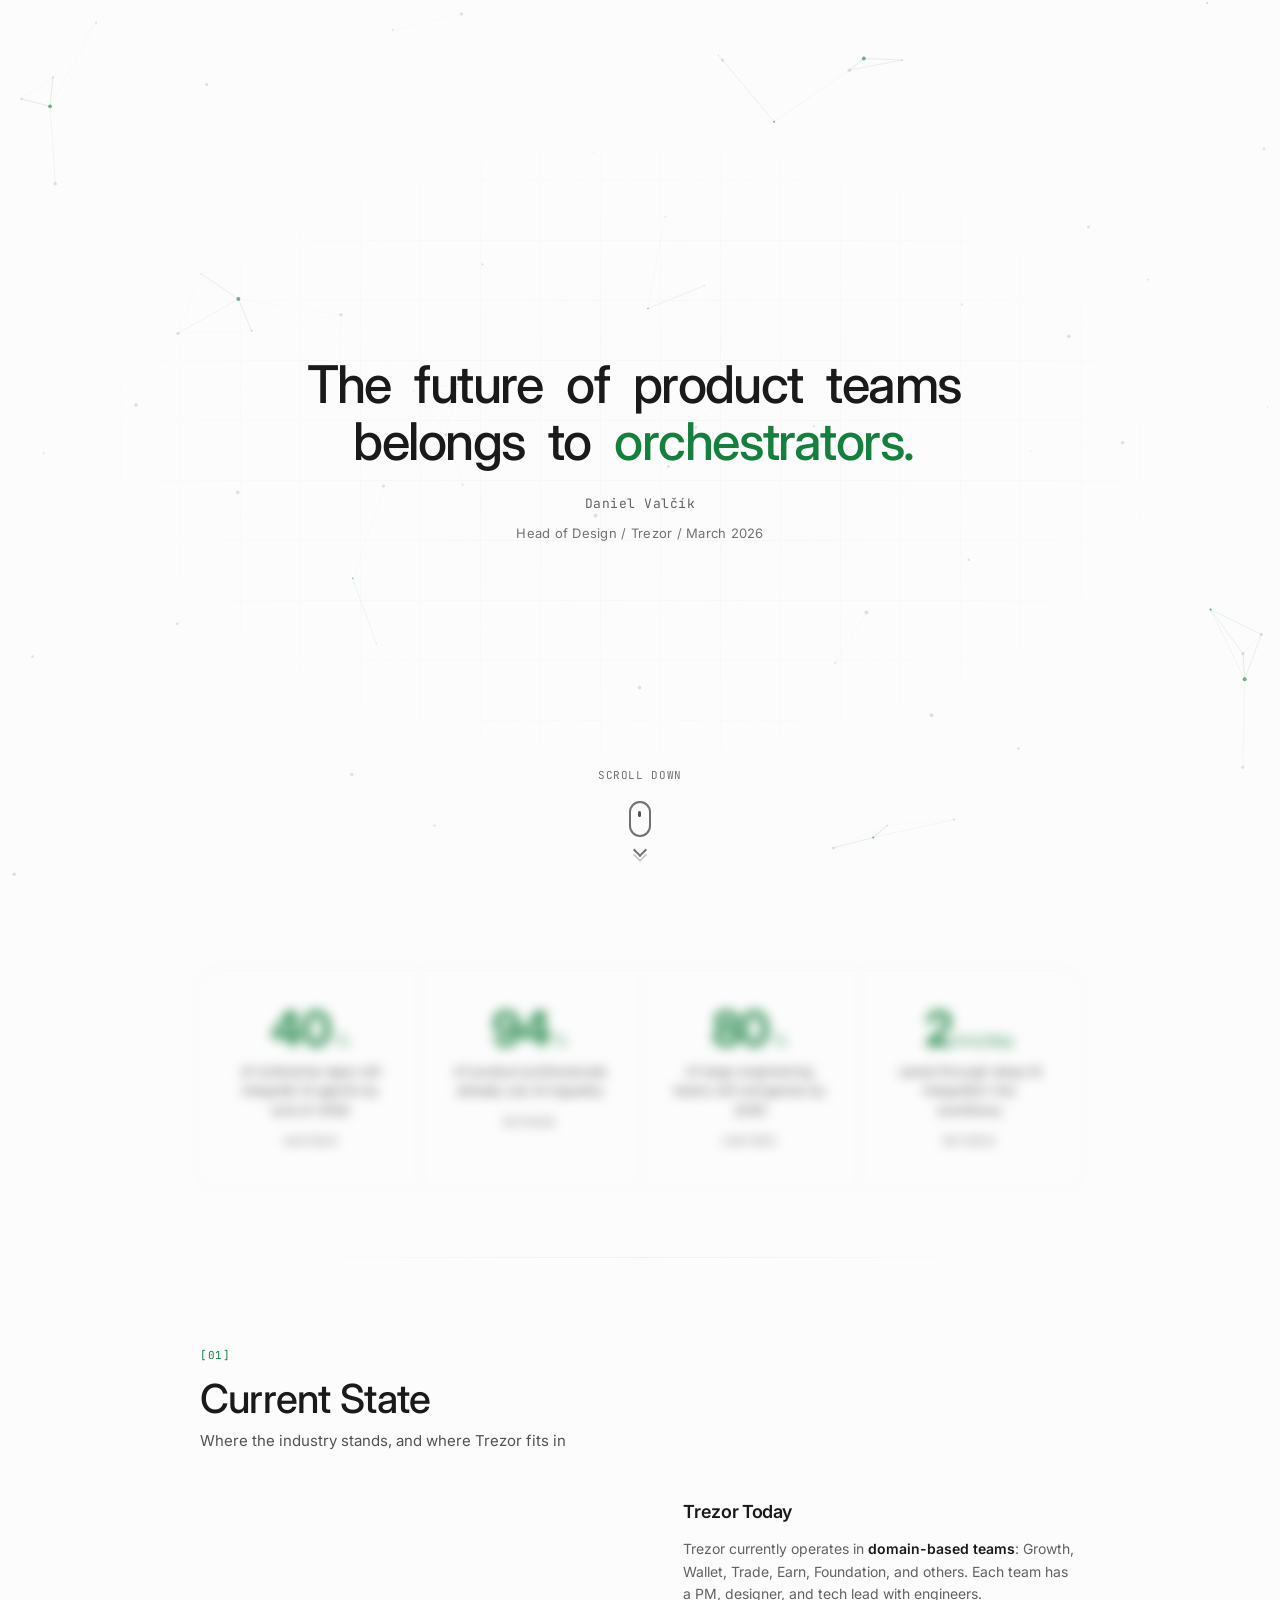
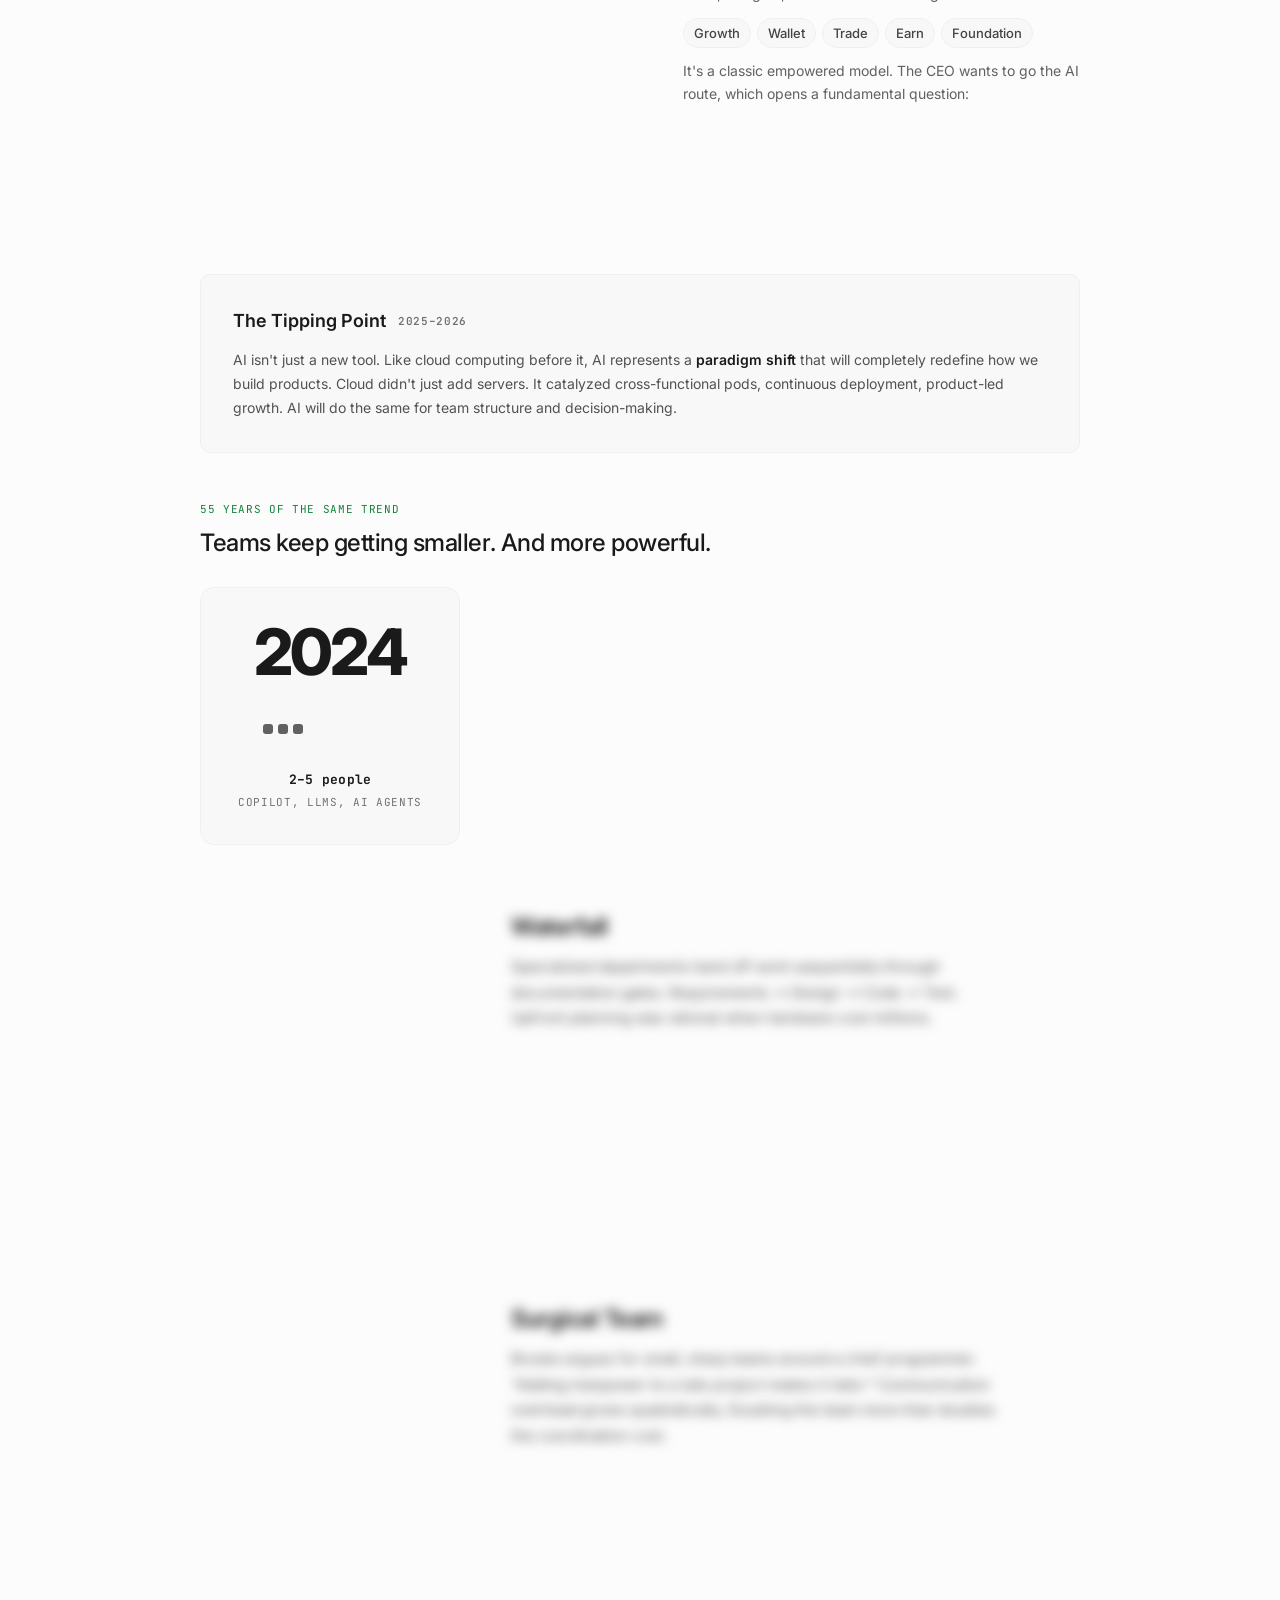
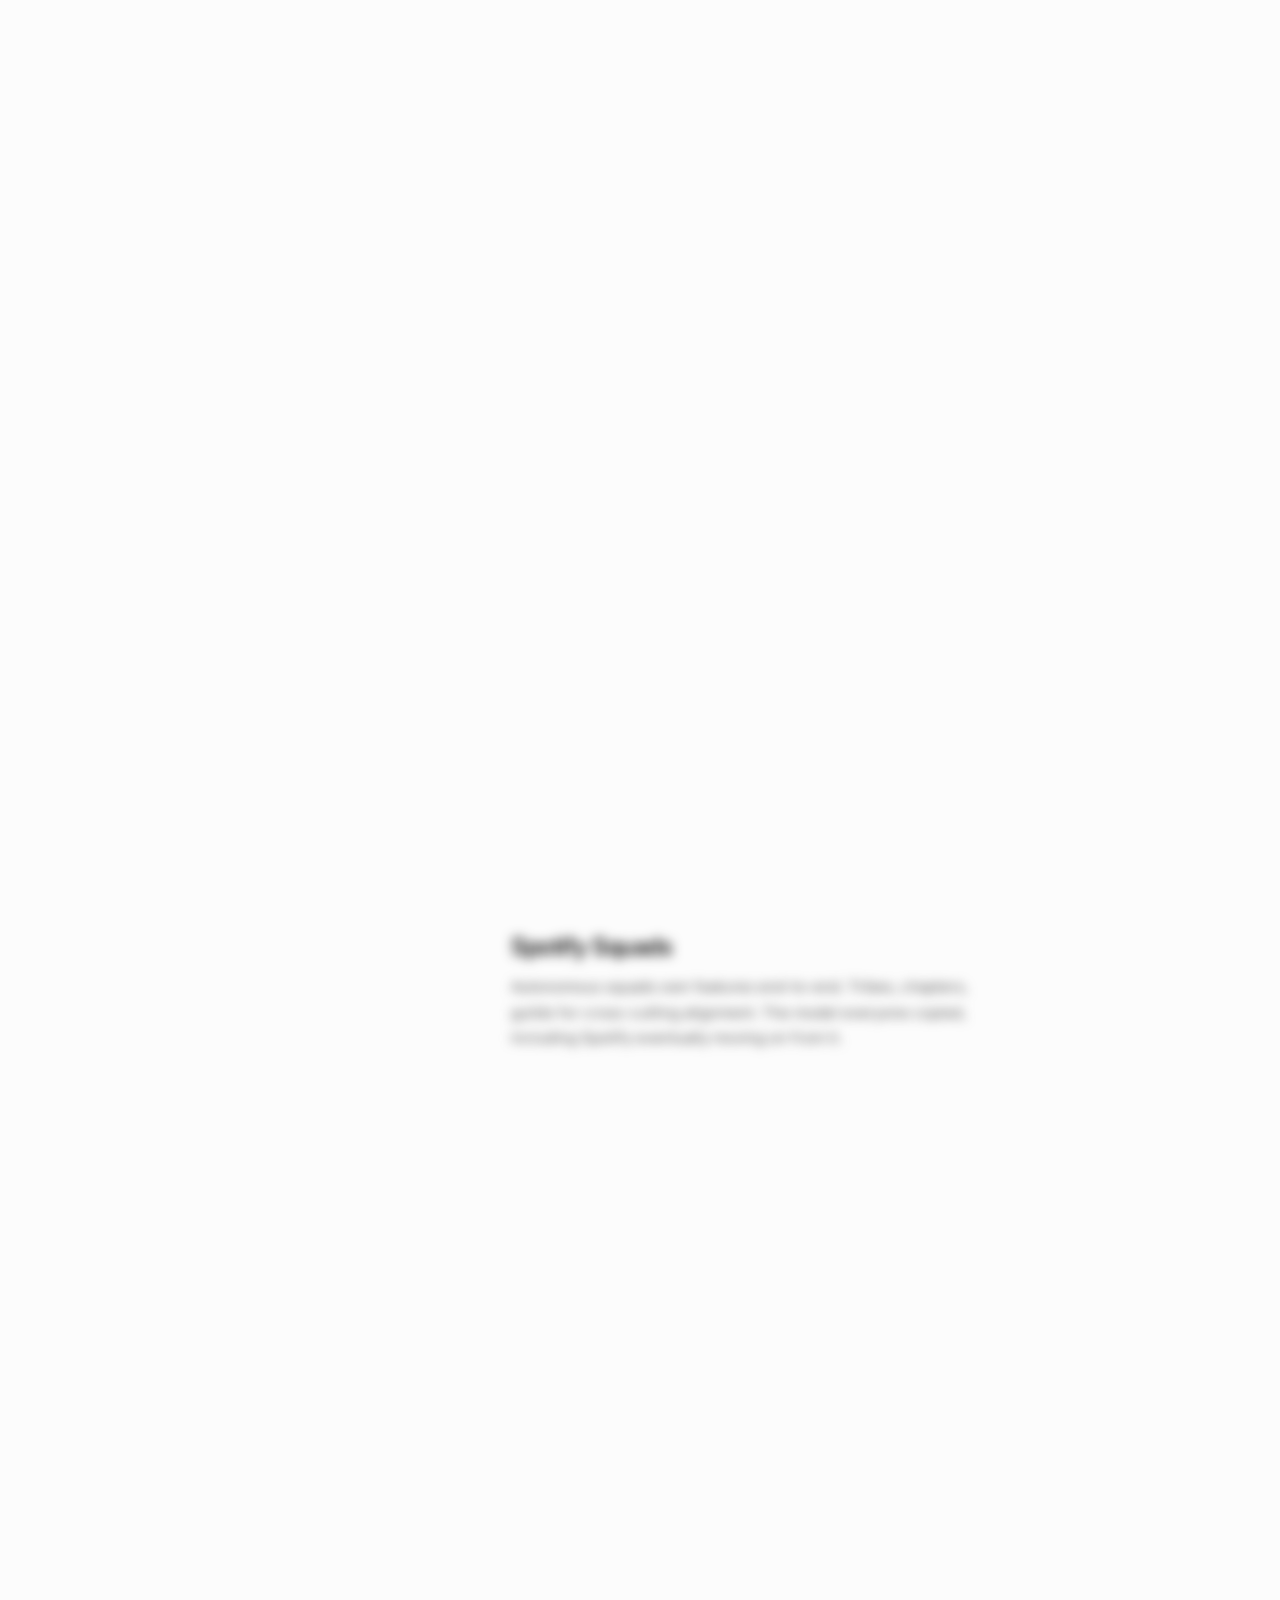
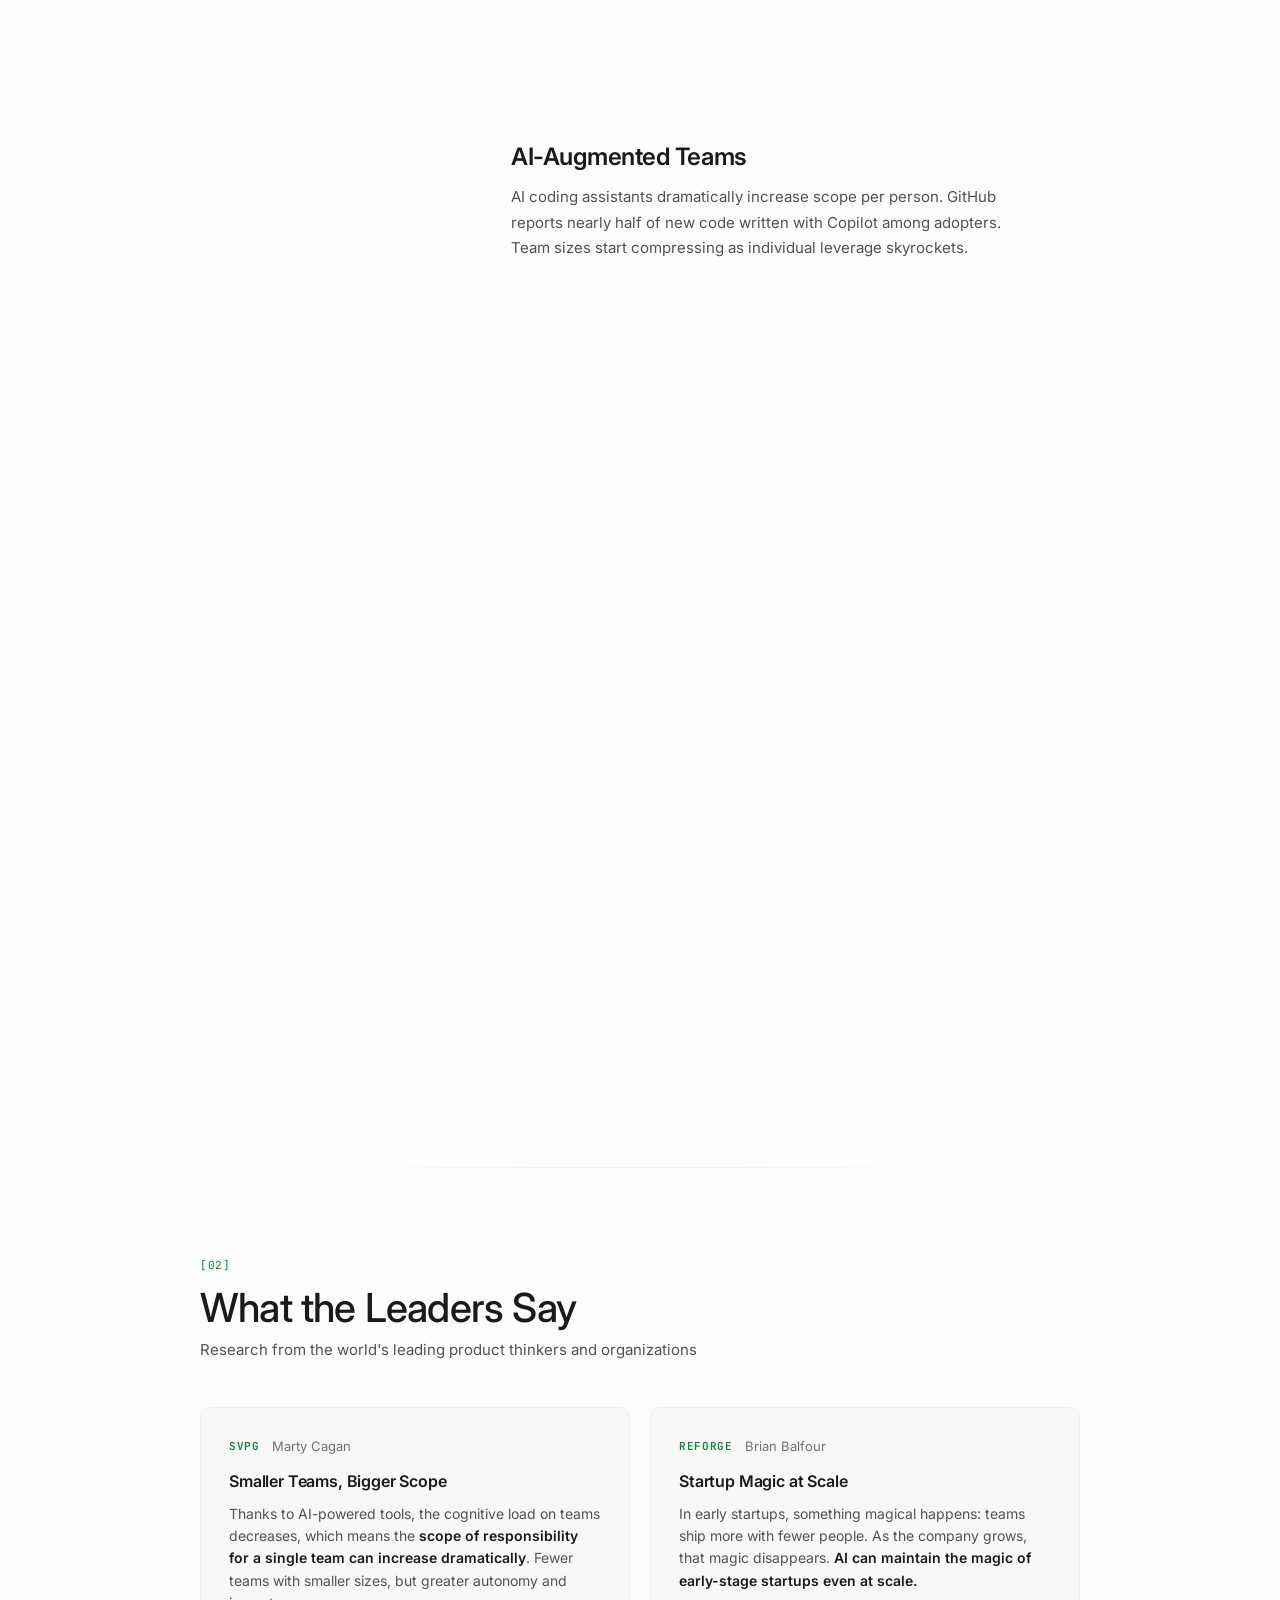
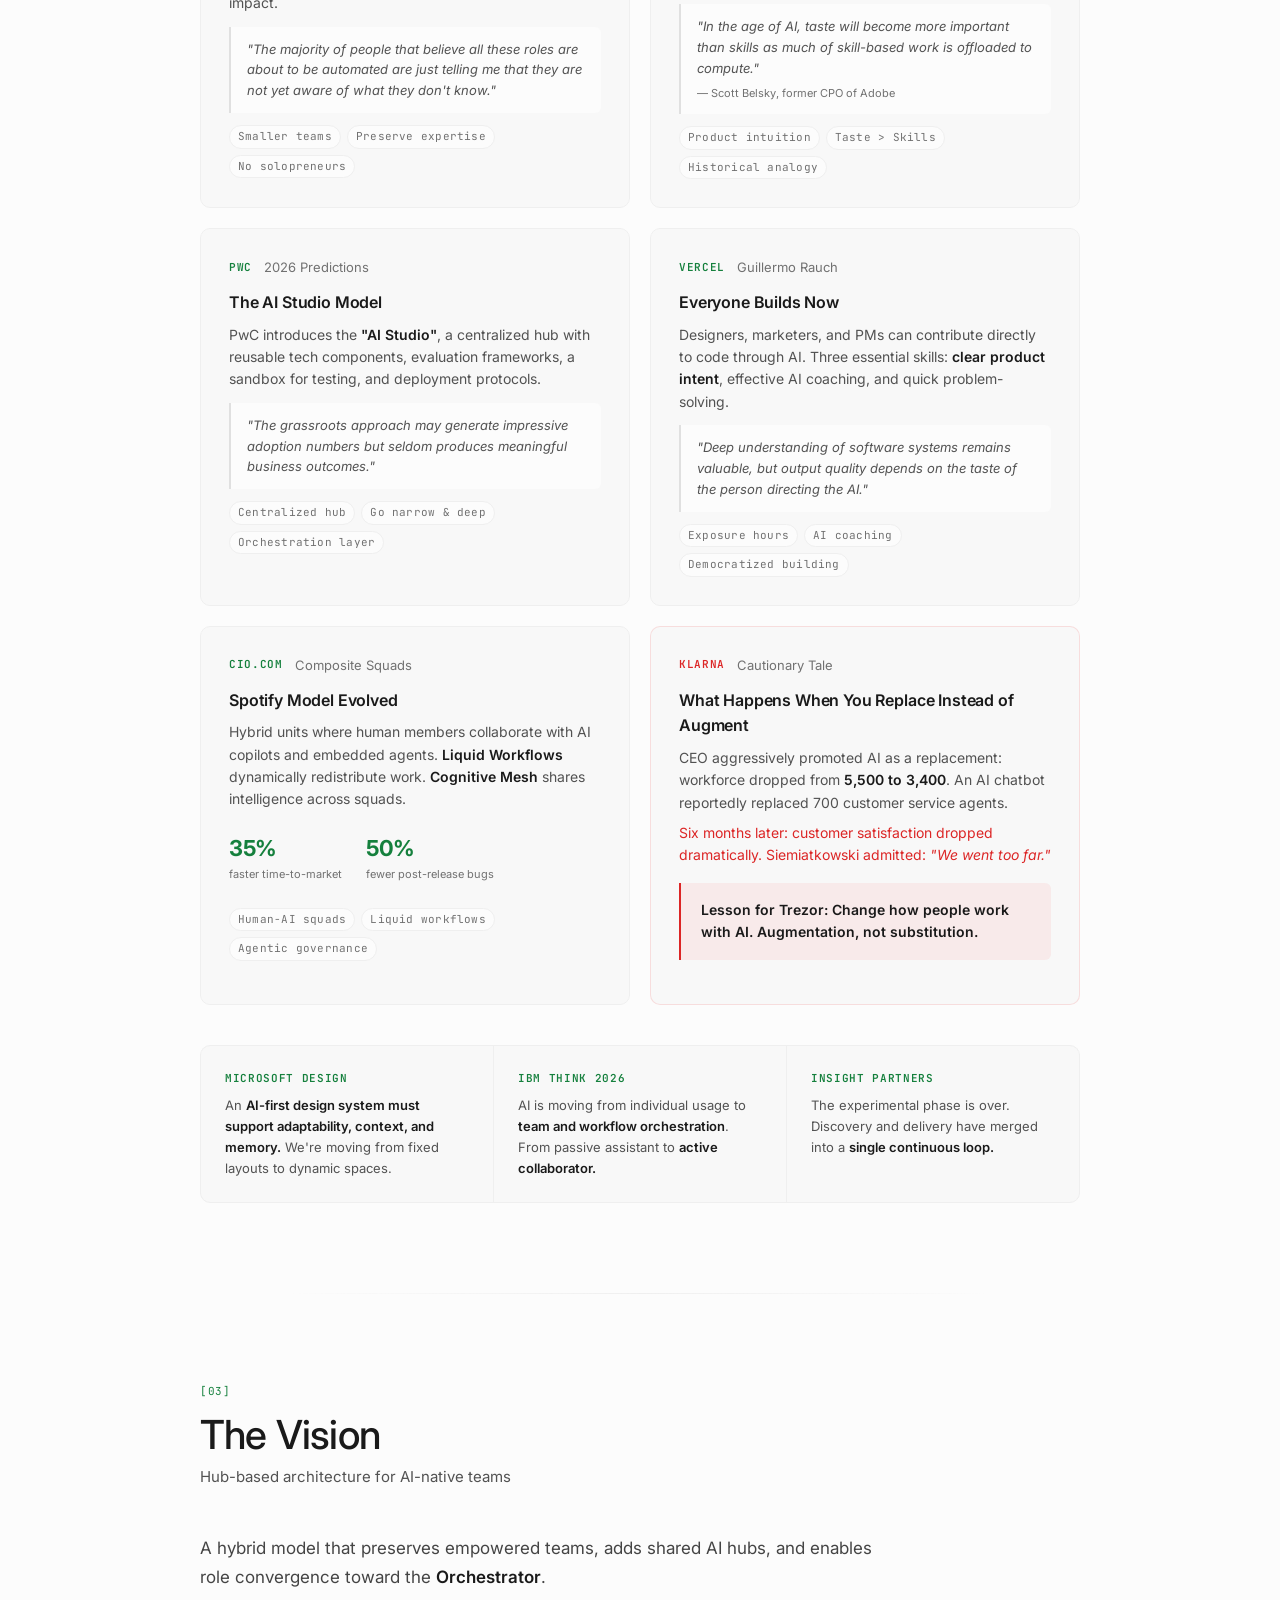
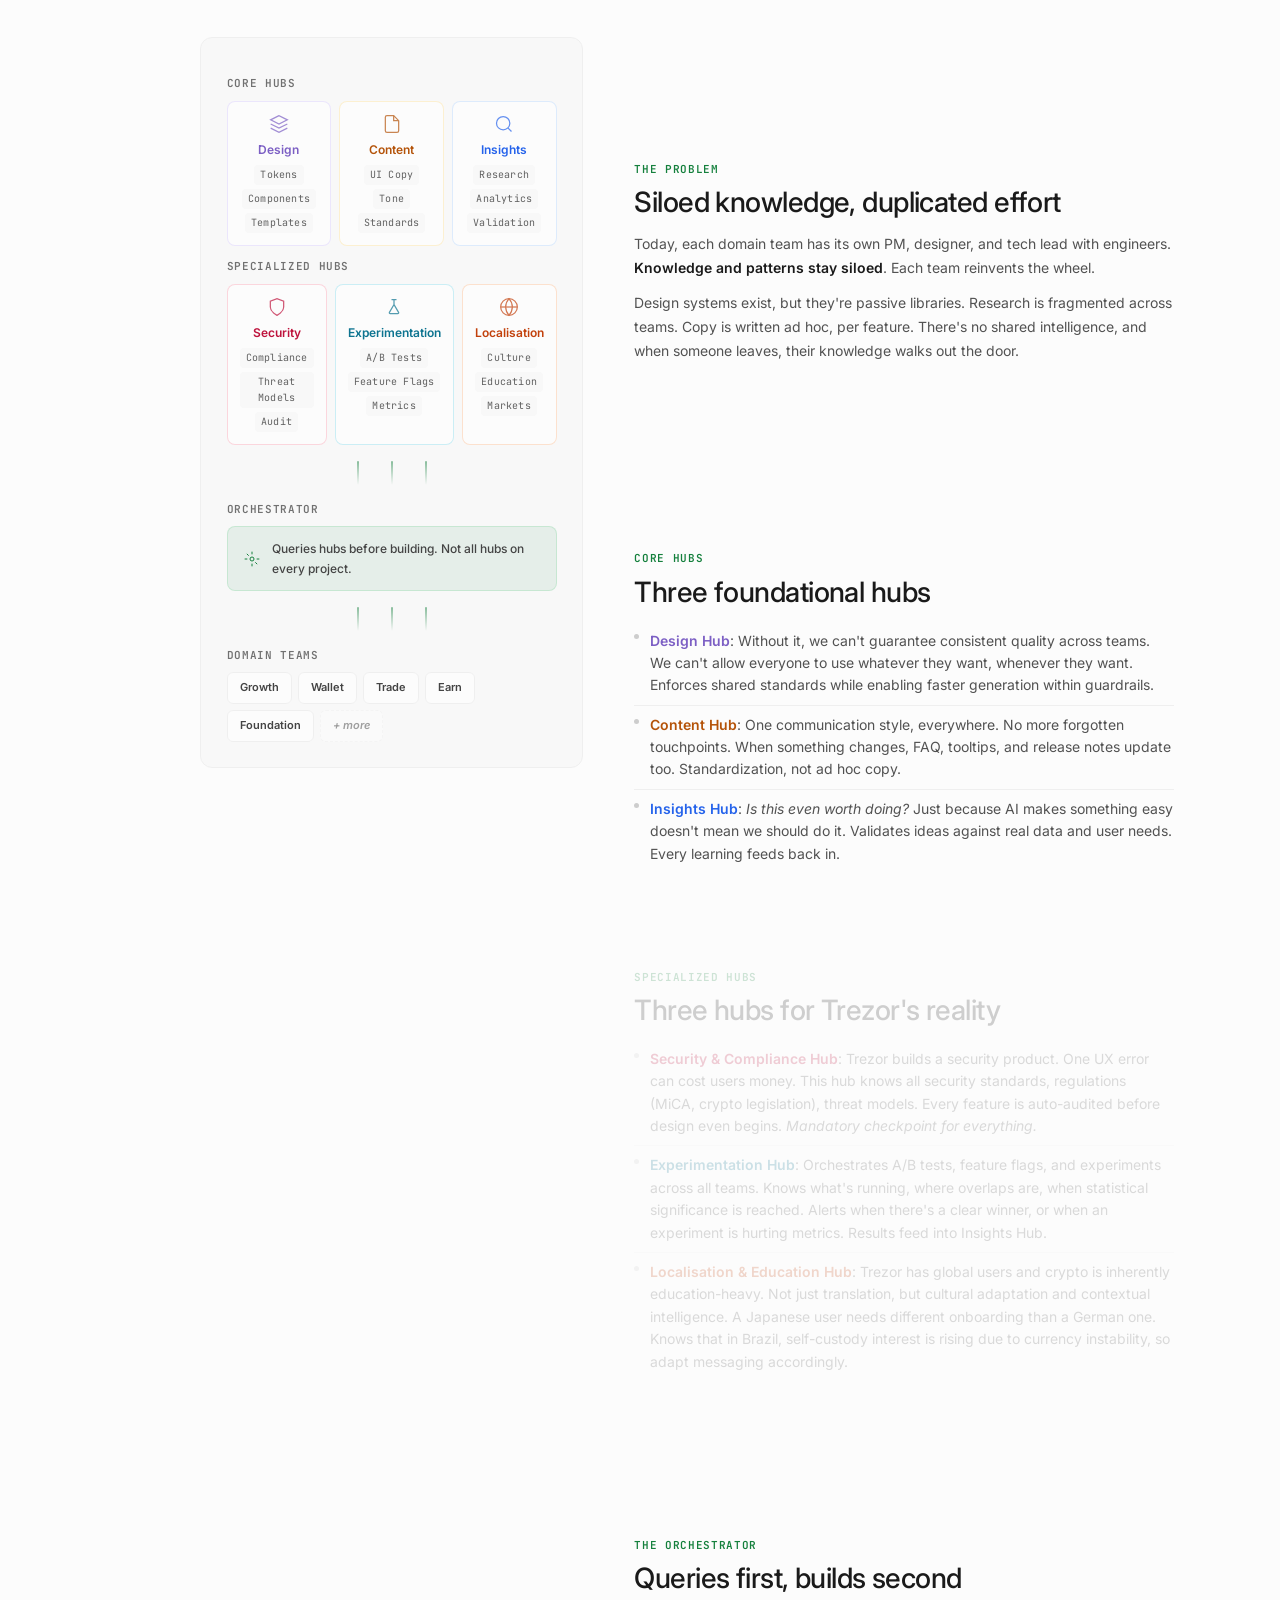
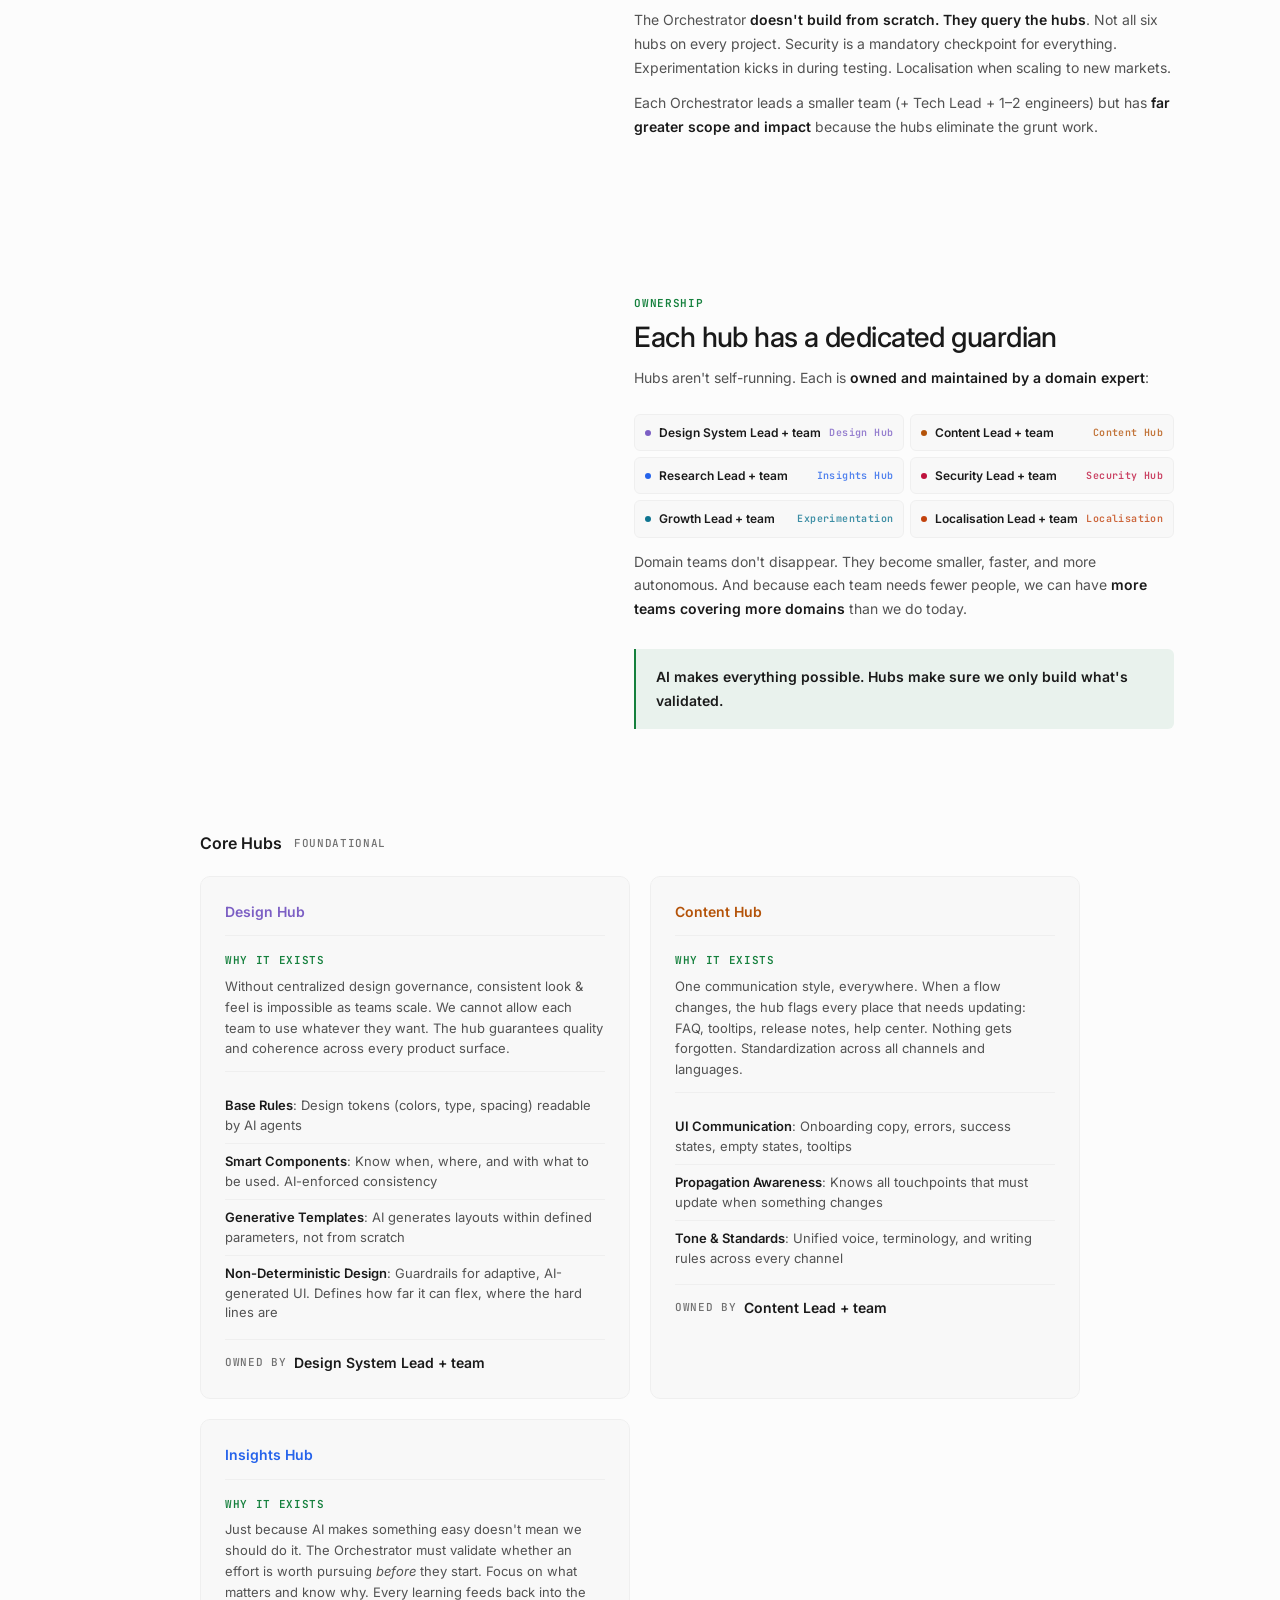
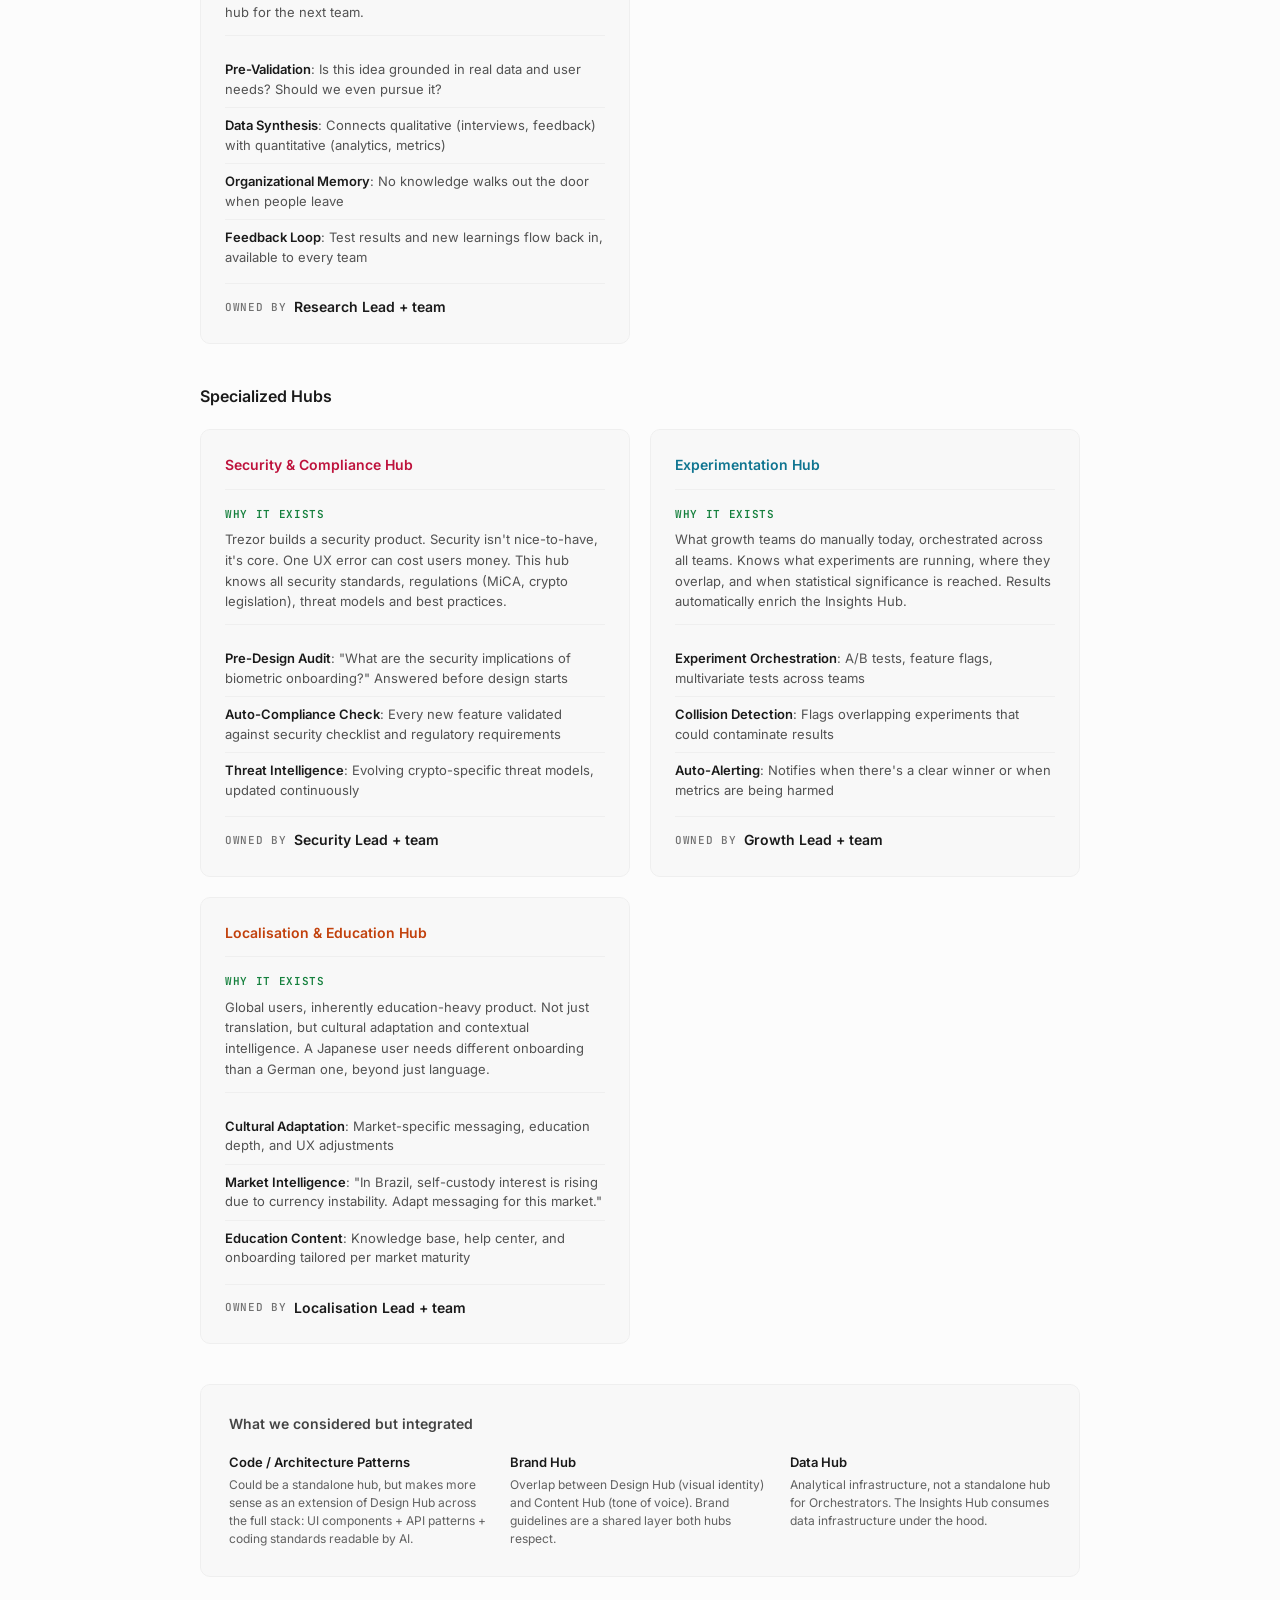
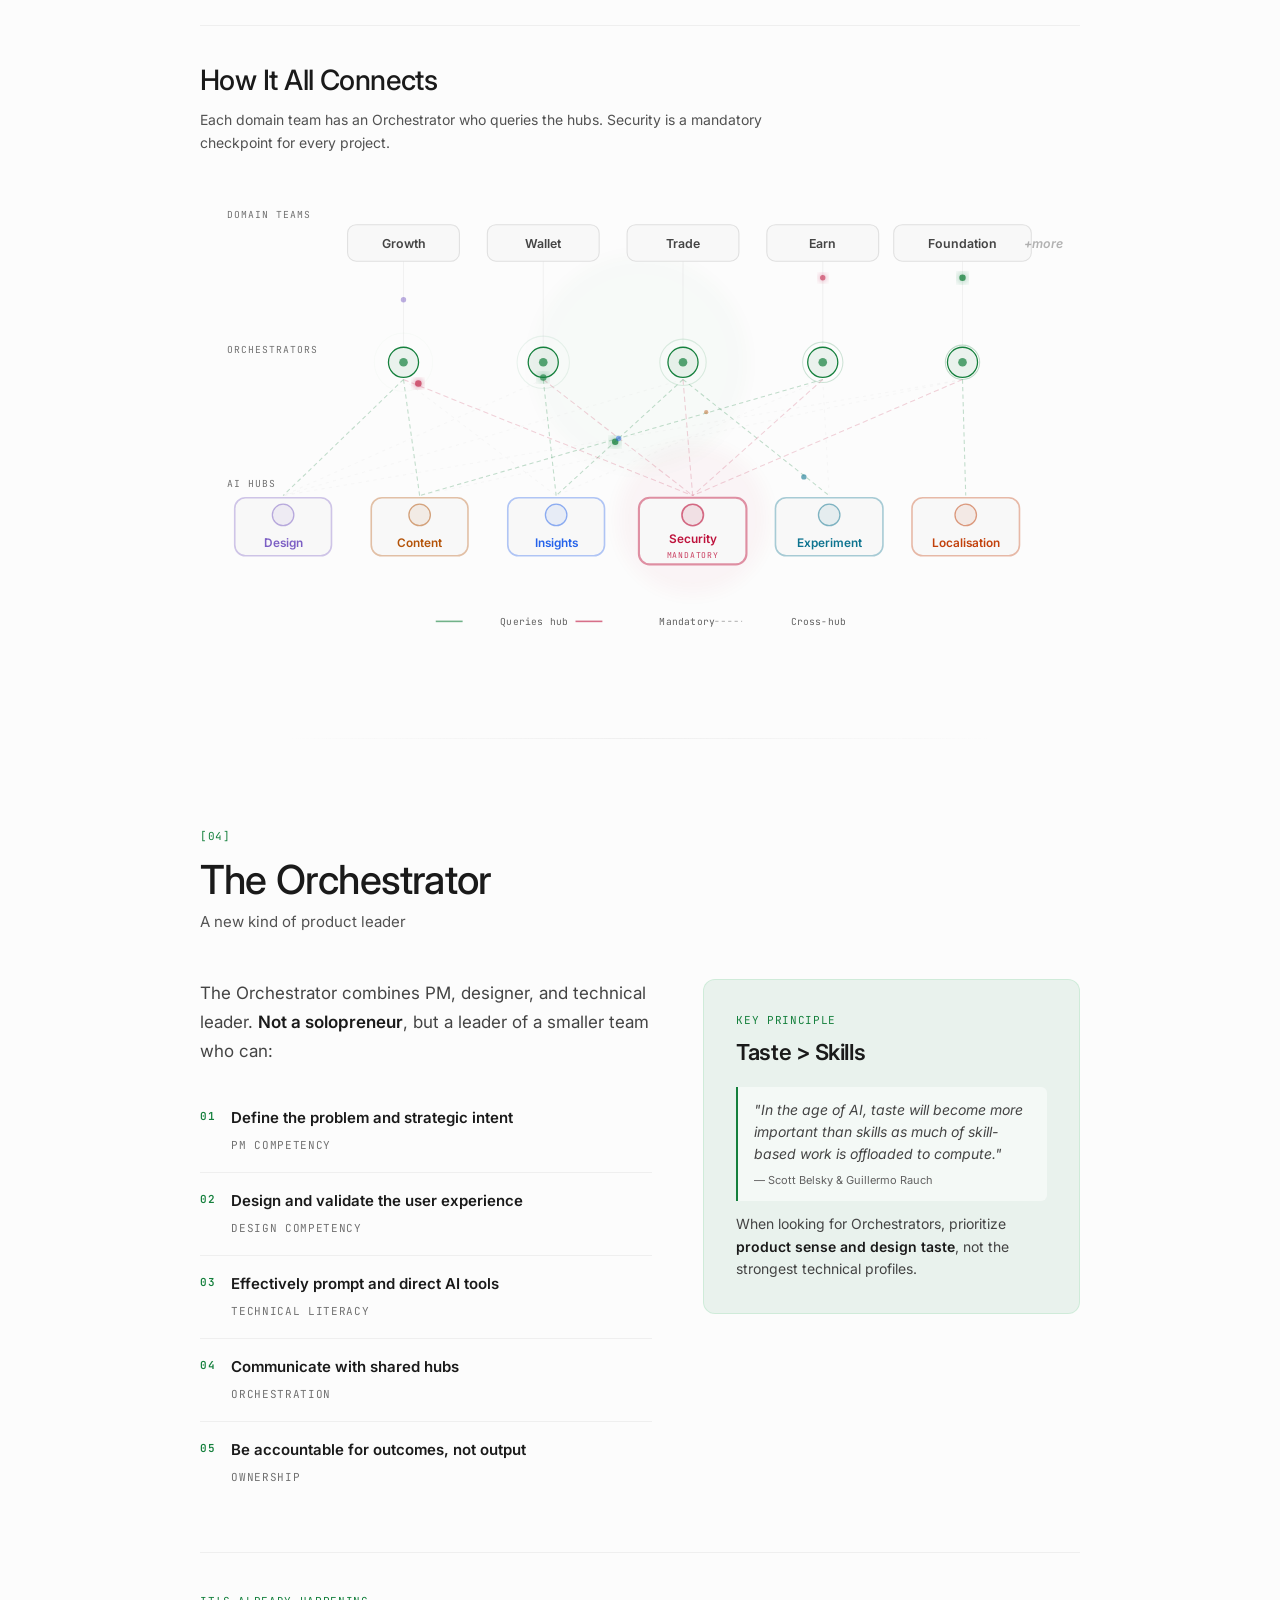
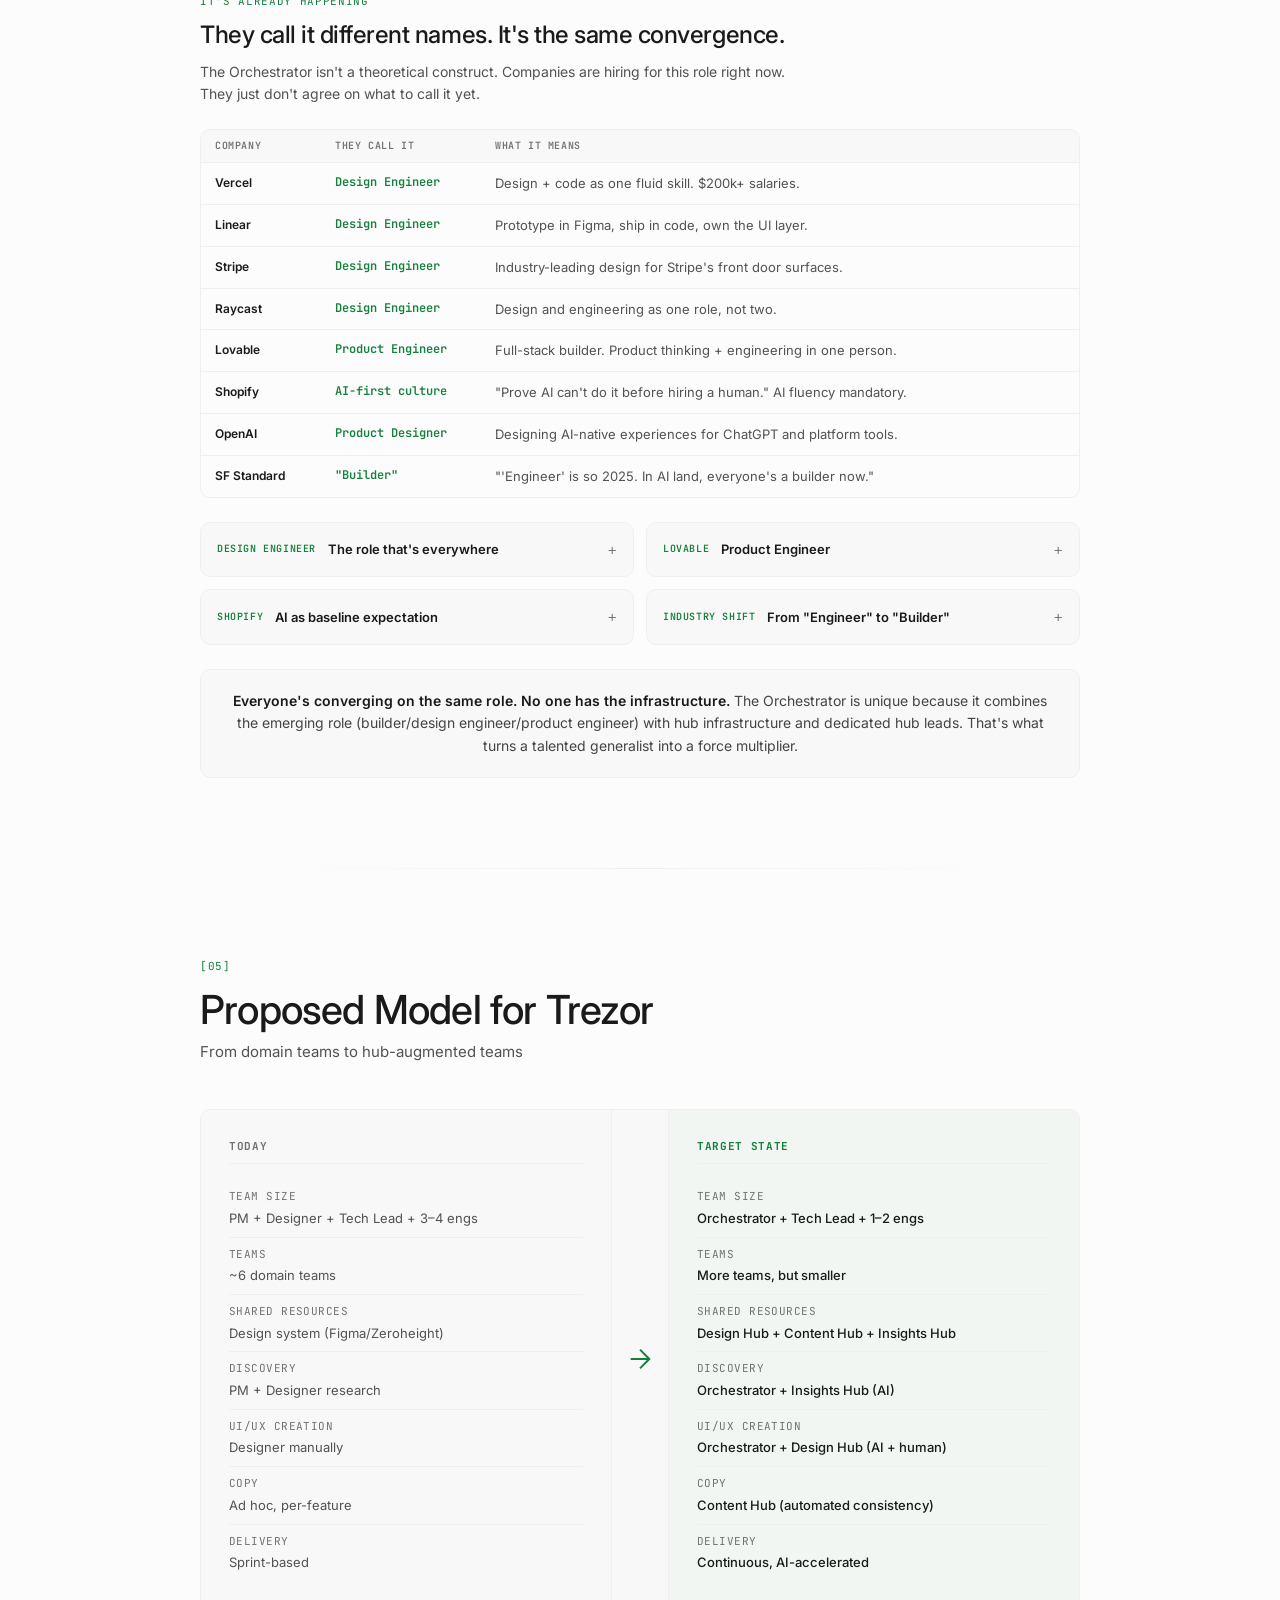
==== commit 2a8822b9: "Update presentation with latest local changes Improved hero section with sticky scroll, refined styl" ====
--- a/index.html
+++ b/index.html
@@ -61,34 +61,38 @@
     </div>
 
     <!-- ═══════════════════════════════════════ HERO ═══════════════════════════════════════ -->
-    <section id="hero">
-        <canvas id="hero-canvas" class="hero-canvas"></canvas>
-        <div class="hero-bg-grid"></div>
-        <div class="hero-content">
-            <h1 class="hero-title" id="hero-title">
-                <span class="hero-word">The</span>
-                <span class="hero-word">future</span>
-                <span class="hero-word">of</span>
-                <span class="hero-word">product</span>
-                <span class="hero-word">teams</span>
-                <span class="hero-word">belongs</span>
-                <span class="hero-word">to</span>
-                <span class="hero-word accent-word">orchestrators.</span>
-            </h1>
-            <p class="hero-sub mono-sm" id="hero-sub">Daniel Valčík</p>
-            <p class="hero-role" id="hero-role">Head of Design / Trezor / March 2026</p>
-        </div>
-        <div class="scroll-indicator" id="scroll-indicator">
-            <span class="mono-xs">scroll down</span>
-            <div class="scroll-mouse">
-                <div class="scroll-mouse-border">
-                    <div class="scroll-mouse-dot"></div>
-                </div>
-                <div class="scroll-chevrons">
-                    <div class="scroll-chevron"></div>
-                    <div class="scroll-chevron"></div>
-                </div>
-            </div>
+    <section id="hero" class="hero-scroll-wrapper">
+        <div class="hero-sticky">
+            <canvas id="hero-canvas" class="hero-canvas"></canvas>
+            <div class="hero-bg-grid"></div>
+            <div class="hero-content" id="hero-content">
+                <h1 class="hero-title" id="hero-title">
+                    <span class="hero-word">The</span>
+                    <span class="hero-word">future</span>
+                    <span class="hero-word">of</span>
+                    <span class="hero-word">product</span>
+                    <span class="hero-word">teams</span>
+                    <span class="hero-word">belongs</span>
+                    <span class="hero-word">to</span>
+                    <span class="hero-word accent-word">orchestrators.</span>
+                </h1>
+                <p class="hero-sub mono-sm" id="hero-sub">Daniel Valčík</p>
+                <p class="hero-role" id="hero-role">Head of Design / Trezor / March 2026</p>
+            </div>
+            <div class="scroll-indicator" id="scroll-indicator">
+                <span class="mono-xs">scroll down</span>
+                <div class="scroll-mouse">
+                    <div class="scroll-mouse-border">
+                        <div class="scroll-mouse-dot"></div>
+                    </div>
+                    <div class="scroll-chevrons">
+                        <div class="scroll-chevron"></div>
+                        <div class="scroll-chevron"></div>
+                    </div>
+                </div>
+            </div>
+            <!-- Fade overlay that reveals content behind -->
+            <div class="hero-end-fade" id="hero-end-fade"></div>
         </div>
     </section>
 
@@ -134,7 +138,7 @@
             <div class="section-header">
                 <span class="section-number mono-xs blur-fade">[01]</span>
                 <h2 class="section-title blur-fade">Current State</h2>
-                <p class="section-subtitle blur-fade">Where the industry stands — and where Trezor fits in</p>
+                <p class="section-subtitle blur-fade">Where the industry stands, and where Trezor fits in</p>
             </div>
 
             <div class="content-grid two-col">
@@ -173,8 +177,65 @@
 
             <div class="tipping-point blur-fade">
                 <h3 class="tipping-title">The Tipping Point <span class="mono-xs">2025–2026</span></h3>
-                <p>AI isn't just a new tool — like cloud computing before it, AI represents a <strong>paradigm shift</strong> that will completely redefine how we build products. Cloud didn't just add servers — it catalyzed cross-functional pods, continuous deployment, product-led growth. AI will do the same for team structure and decision-making.</p>
-            </div>
+                <p>AI isn't just a new tool. Like cloud computing before it, AI represents a <strong>paradigm shift</strong> that will completely redefine how we build products. Cloud didn't just add servers. It catalyzed cross-functional pods, continuous deployment, product-led growth. AI will do the same for team structure and decision-making.</p>
+            </div>
+
+            <!-- Historical Evolution: Scroll-Driven -->
+            <div class="evo-section blur-fade" id="evo-section">
+                <div class="evo-header">
+                    <span class="mono-xs accent-color">55 years of the same trend</span>
+                    <h3>Teams keep getting smaller. And more powerful.</h3>
+                </div>
+
+                <div class="evo-experience">
+                    <!-- Sticky visual: year + people dots -->
+                    <div class="evo-visual">
+                        <div class="evo-vis-inner">
+                            <div class="evo-year-big" id="evo-year">1970</div>
+                            <div class="evo-people" id="evo-people"></div>
+                            <div class="evo-size-label" id="evo-size">20–100+ people</div>
+                            <div class="evo-tech-label mono-xs" id="evo-tech">Mainframes</div>
+                        </div>
+                    </div>
+
+                    <!-- Scrolling eras -->
+                    <div class="evo-eras">
+                        <div class="evo-era active" data-year="1970" data-people="22" data-size="20–100+ people" data-tech="Mainframes">
+                            <h4>Waterfall</h4>
+                            <p>Specialized departments hand off work sequentially through documentation gates. Requirements → Design → Code → Test. Upfront planning was rational when hardware cost millions.</p>
+                        </div>
+                        <div class="evo-era" data-year="1975" data-people="10" data-size="~10 people" data-tech="IBM System/360">
+                            <h4>Surgical Team</h4>
+                            <p>Brooks argues for small, sharp teams around a chief programmer. <em>"Adding manpower to a late project makes it later."</em> Communication overhead grows quadratically. Doubling the team more than doubles the coordination cost.</p>
+                        </div>
+                        <div class="evo-era" data-year="2001" data-people="7" data-size="5–9 people" data-tech="Internet, open source">
+                            <h4>Agile / Scrum</h4>
+                            <p>Cross-functional teams deliver working software in short iterations. 17 practitioners write the Agile Manifesto at Snowbird, Utah. Customer collaboration replaces contract negotiation.</p>
+                        </div>
+                        <div class="evo-era" data-year="2009" data-people="7" data-size="5–10 people" data-tech="Cloud (AWS), CI/CD">
+                            <h4>DevOps</h4>
+                            <p>"You build it, you run it." Development and operations merge into one team. 10+ deploys per day at Flickr. Infrastructure becomes code.</p>
+                        </div>
+                        <div class="evo-era" data-year="2012" data-people="7" data-size="6–8 people" data-tech="Microservices, API-first">
+                            <h4>Spotify Squads</h4>
+                            <p>Autonomous squads own features end-to-end. Tribes, chapters, guilds for cross-cutting alignment. The model everyone copied, including Spotify eventually moving on from it.</p>
+                        </div>
+                        <div class="evo-era" data-year="2017" data-people="5" data-size="4–8 people" data-tech="Product analytics, A/B testing">
+                            <h4>Empowered Product Teams</h4>
+                            <p>PM + Designer + Engineers solve problems, not build features. Accountable for outcomes, not output. Cagan's SVPG model becomes the gold standard for product organizations.</p>
+                        </div>
+                        <div class="evo-era" data-year="2024" data-people="3" data-size="2–5 people" data-tech="Copilot, LLMs, AI agents">
+                            <h4>AI-Augmented Teams</h4>
+                            <p>AI coding assistants dramatically increase scope per person. GitHub reports nearly half of new code written with Copilot among adopters. Team sizes start compressing as individual leverage skyrockets.</p>
+                        </div>
+                        <div class="evo-era evo-era--now" data-year="2026" data-people="3" data-size="? + hubs" data-tech="Keep scrolling to find out" data-hubs="true">
+                            <h4>What comes next?</h4>
+                            <p>The trend is clear: smaller teams, bigger scope, every decade. But AI doesn't just shrink teams. It changes <em>how they're structured entirely.</em></p>
+                        </div>
+                    </div>
+                </div>
+            </div>
+
         </div>
     </section>
 
@@ -232,7 +293,7 @@
                         <span class="research-author">2026 Predictions</span>
                     </div>
                     <h3>The AI Studio Model</h3>
-                    <p>PwC introduces the <strong>"AI Studio"</strong> — a centralized hub with reusable tech components, evaluation frameworks, a sandbox for testing, and deployment protocols.</p>
+                    <p>PwC introduces the <strong>"AI Studio"</strong>, a centralized hub with reusable tech components, evaluation frameworks, a sandbox for testing, and deployment protocols.</p>
                     <blockquote>
                         "The grassroots approach may generate impressive adoption numbers but seldom produces meaningful business outcomes."
                     </blockquote>
@@ -252,7 +313,7 @@
                     <h3>Everyone Builds Now</h3>
                     <p>Designers, marketers, and PMs can contribute directly to code through AI. Three essential skills: <strong>clear product intent</strong>, effective AI coaching, and quick problem-solving.</p>
                     <blockquote>
-                        "Deep understanding of software systems remains valuable — output quality depends on the taste of the person directing the AI."
+                        "Deep understanding of software systems remains valuable, but output quality depends on the taste of the person directing the AI."
                     </blockquote>
                     <div class="research-tags">
                         <span>Exposure hours</span>
@@ -290,7 +351,7 @@
                     <p>CEO aggressively promoted AI as a replacement: workforce dropped from <strong>5,500 to 3,400</strong>. An AI chatbot reportedly replaced 700 customer service agents.</p>
                     <p class="warning-text">Six months later: customer satisfaction dropped dramatically. Siemiatkowski admitted: <em>"We went too far."</em></p>
                     <div class="callout callout--warning">
-                        <p><strong>Lesson for Trezor:</strong> Change how people work with AI — augmentation, not substitution.</p>
+                        <p><strong>Lesson for Trezor:</strong> Change how people work with AI. Augmentation, not substitution.</p>
                     </div>
                 </div>
             </div>
@@ -430,6 +491,7 @@
                                 <div class="ex-node ex-node--team">Trade</div>
                                 <div class="ex-node ex-node--team">Earn</div>
                                 <div class="ex-node ex-node--team">Foundation</div>
+                                <div class="ex-node ex-node--team ex-node--more">+ more</div>
                             </div>
                         </div>
                     </div>
@@ -439,48 +501,48 @@
                     <div class="explainer-step" data-step="0">
                         <span class="mono-xs">The Problem</span>
                         <h3>Siloed knowledge, duplicated effort</h3>
-                        <p>Today, each domain team has its own PM, designer, and tech lead with engineers. <strong>Knowledge and patterns stay siloed</strong> — each team reinvents the wheel.</p>
-                        <p>Design systems exist, but they're passive libraries. Research is fragmented across teams. Copy is written ad hoc, per feature. There's no shared intelligence — when someone leaves, their knowledge walks out the door.</p>
+                        <p>Today, each domain team has its own PM, designer, and tech lead with engineers. <strong>Knowledge and patterns stay siloed</strong>. Each team reinvents the wheel.</p>
+                        <p>Design systems exist, but they're passive libraries. Research is fragmented across teams. Copy is written ad hoc, per feature. There's no shared intelligence, and when someone leaves, their knowledge walks out the door.</p>
                     </div>
                     <div class="explainer-step" data-step="1">
                         <span class="mono-xs">Core Hubs</span>
                         <h3>Three foundational hubs</h3>
                         <ul class="ex-step-list">
-                            <li><strong class="design-color">Design Hub</strong> — Without it, we can't guarantee consistent quality across teams. We can't allow everyone to use whatever they want, whenever they want. Enforces shared standards while enabling faster generation within guardrails.</li>
-                            <li><strong class="content-color">Content Hub</strong> — One communication style, everywhere. No more forgotten touchpoints — when something changes, FAQ, tooltips, and release notes update too. Standardization, not ad hoc copy.</li>
-                            <li><strong class="insights-color">Insights Hub</strong> — <em>Is this even worth doing?</em> Just because AI makes something easy doesn't mean we should do it. Validates ideas against real data and user needs. Every learning feeds back in.</li>
+                            <li><strong class="design-color">Design Hub</strong>: Without it, we can't guarantee consistent quality across teams. We can't allow everyone to use whatever they want, whenever they want. Enforces shared standards while enabling faster generation within guardrails.</li>
+                            <li><strong class="content-color">Content Hub</strong>: One communication style, everywhere. No more forgotten touchpoints. When something changes, FAQ, tooltips, and release notes update too. Standardization, not ad hoc copy.</li>
+                            <li><strong class="insights-color">Insights Hub</strong>: <em>Is this even worth doing?</em> Just because AI makes something easy doesn't mean we should do it. Validates ideas against real data and user needs. Every learning feeds back in.</li>
                         </ul>
                     </div>
                     <div class="explainer-step" data-step="2">
                         <span class="mono-xs">Specialized Hubs</span>
                         <h3>Three hubs for Trezor's reality</h3>
                         <ul class="ex-step-list">
-                            <li><strong class="security-color">Security &amp; Compliance Hub</strong> — Trezor builds a security product. One UX error can cost users money. This hub knows all security standards, regulations (MiCA, crypto legislation), threat models. Every feature is auto-audited before design even begins. <em>Mandatory checkpoint for everything.</em></li>
-                            <li><strong class="experiment-color">Experimentation Hub</strong> — Orchestrates A/B tests, feature flags, and experiments across all teams. Knows what's running, where overlaps are, when statistical significance is reached. Alerts when there's a clear winner — or when an experiment is hurting metrics. Results feed into Insights Hub.</li>
-                            <li><strong class="local-color">Localisation &amp; Education Hub</strong> — Trezor has global users and crypto is inherently education-heavy. Not just translation — cultural adaptation and contextual intelligence. A Japanese user needs different onboarding than a German one. Knows that in Brazil, self-custody interest is rising due to currency instability — adapts messaging accordingly.</li>
+                            <li><strong class="security-color">Security &amp; Compliance Hub</strong>: Trezor builds a security product. One UX error can cost users money. This hub knows all security standards, regulations (MiCA, crypto legislation), threat models. Every feature is auto-audited before design even begins. <em>Mandatory checkpoint for everything.</em></li>
+                            <li><strong class="experiment-color">Experimentation Hub</strong>: Orchestrates A/B tests, feature flags, and experiments across all teams. Knows what's running, where overlaps are, when statistical significance is reached. Alerts when there's a clear winner, or when an experiment is hurting metrics. Results feed into Insights Hub.</li>
+                            <li><strong class="local-color">Localisation &amp; Education Hub</strong>: Trezor has global users and crypto is inherently education-heavy. Not just translation, but cultural adaptation and contextual intelligence. A Japanese user needs different onboarding than a German one. Knows that in Brazil, self-custody interest is rising due to currency instability, so adapt messaging accordingly.</li>
                         </ul>
                     </div>
                     <div class="explainer-step" data-step="3">
                         <span class="mono-xs">The Orchestrator</span>
                         <h3>Queries first, builds second</h3>
-                        <p>The Orchestrator <strong>doesn't build from scratch — they query the hubs</strong>. Not all six hubs on every project. Security is a mandatory checkpoint for everything. Experimentation kicks in during testing. Localisation when scaling to new markets.</p>
+                        <p>The Orchestrator <strong>doesn't build from scratch. They query the hubs</strong>. Not all six hubs on every project. Security is a mandatory checkpoint for everything. Experimentation kicks in during testing. Localisation when scaling to new markets.</p>
                         <p>Each Orchestrator leads a smaller team (+ Tech Lead + 1–2 engineers) but has <strong>far greater scope and impact</strong> because the hubs eliminate the grunt work.</p>
                     </div>
                     <div class="explainer-step" data-step="4">
                         <span class="mono-xs">Ownership</span>
                         <h3>Each hub has a dedicated guardian</h3>
-                        <p>Hubs aren't self-running — each is <strong>owned and maintained by a domain expert</strong>:</p>
+                        <p>Hubs aren't self-running. Each is <strong>owned and maintained by a domain expert</strong>:</p>
                         <div class="ex-owners">
-                            <div class="ex-owner"><span class="design-color">Design</span> <span class="ex-owner-arrow">&rarr;</span> <strong>Design System Designer</strong></div>
-                            <div class="ex-owner"><span class="content-color">Content</span> <span class="ex-owner-arrow">&rarr;</span> <strong>Content Designer</strong></div>
-                            <div class="ex-owner"><span class="insights-color">Insights</span> <span class="ex-owner-arrow">&rarr;</span> <strong>User Researcher</strong></div>
-                            <div class="ex-owner"><span class="security-color">Security</span> <span class="ex-owner-arrow">&rarr;</span> <strong>Security Lead</strong></div>
-                            <div class="ex-owner"><span class="experiment-color">Experimentation</span> <span class="ex-owner-arrow">&rarr;</span> <strong>Growth / Data Lead</strong></div>
-                            <div class="ex-owner"><span class="local-color">Localisation</span> <span class="ex-owner-arrow">&rarr;</span> <strong>Localisation Lead</strong></div>
-                        </div>
-                        <p>Domain teams don't disappear — they become smaller, faster, and more autonomous.</p>
+                            <div class="ex-owner"><span class="ex-owner-dot" style="background:var(--hub-design)"></span><strong>Design System Lead + team</strong><span class="ex-owner-hub design-color">Design Hub</span></div>
+                            <div class="ex-owner"><span class="ex-owner-dot" style="background:var(--hub-content)"></span><strong>Content Lead + team</strong><span class="ex-owner-hub content-color">Content Hub</span></div>
+                            <div class="ex-owner"><span class="ex-owner-dot" style="background:var(--hub-insights)"></span><strong>Research Lead + team</strong><span class="ex-owner-hub insights-color">Insights Hub</span></div>
+                            <div class="ex-owner"><span class="ex-owner-dot" style="background:var(--hub-security)"></span><strong>Security Lead + team</strong><span class="ex-owner-hub security-color">Security Hub</span></div>
+                            <div class="ex-owner"><span class="ex-owner-dot" style="background:var(--hub-experiment)"></span><strong>Growth Lead + team</strong><span class="ex-owner-hub experiment-color">Experimentation</span></div>
+                            <div class="ex-owner"><span class="ex-owner-dot" style="background:var(--hub-local)"></span><strong>Localisation Lead + team</strong><span class="ex-owner-hub local-color">Localisation</span></div>
+                        </div>
+                        <p>Domain teams don't disappear. They become smaller, faster, and more autonomous. And because each team needs fewer people, we can have <strong>more teams covering more domains</strong> than we do today.</p>
                         <div class="callout" style="margin-top: 1rem">
-                            <p>Focus on what matters, not on what's easy.</p>
+                            <p>AI makes everything possible. Hubs make sure we only build what's validated.</p>
                         </div>
                     </div>
                 </div>
@@ -495,17 +557,17 @@
                     </div>
                     <div class="hub-why">
                         <span class="mono-xs">Why it exists</span>
-                        <p>Without centralized design governance, consistent look &amp; feel is impossible as teams scale. We cannot allow each team to use whatever they want — the hub guarantees quality and coherence across every product surface.</p>
+                        <p>Without centralized design governance, consistent look &amp; feel is impossible as teams scale. We cannot allow each team to use whatever they want. The hub guarantees quality and coherence across every product surface.</p>
                     </div>
                     <ul class="hub-layers">
-                        <li><strong>Base Rules</strong> — Design tokens (colors, type, spacing) readable by AI agents</li>
-                        <li><strong>Smart Components</strong> — Know when, where, and with what to be used. AI-enforced consistency</li>
-                        <li><strong>Generative Templates</strong> — AI generates layouts within defined parameters, not from scratch</li>
-                        <li><strong>Non-Deterministic Design</strong> — Guardrails for adaptive, AI-generated UI — how far it can flex, where the hard lines are</li>
+                        <li><strong>Base Rules</strong>: Design tokens (colors, type, spacing) readable by AI agents</li>
+                        <li><strong>Smart Components</strong>: Know when, where, and with what to be used. AI-enforced consistency</li>
+                        <li><strong>Generative Templates</strong>: AI generates layouts within defined parameters, not from scratch</li>
+                        <li><strong>Non-Deterministic Design</strong>: Guardrails for adaptive, AI-generated UI. Defines how far it can flex, where the hard lines are</li>
                     </ul>
                     <div class="hub-owner">
                         <span class="mono-xs">Owned by</span>
-                        <strong>Design System Designer</strong>
+                        <strong>Design System Lead + team</strong>
                     </div>
                 </div>
 
@@ -515,16 +577,16 @@
                     </div>
                     <div class="hub-why">
                         <span class="mono-xs">Why it exists</span>
-                        <p>One communication style, everywhere. When a flow changes, the hub flags every place that needs updating — FAQ, tooltips, release notes, help center. Nothing gets forgotten. Standardization across all channels and languages.</p>
+                        <p>One communication style, everywhere. When a flow changes, the hub flags every place that needs updating: FAQ, tooltips, release notes, help center. Nothing gets forgotten. Standardization across all channels and languages.</p>
                     </div>
                     <ul class="hub-layers">
-                        <li><strong>UI Communication</strong> — Onboarding copy, errors, success states, empty states, tooltips</li>
-                        <li><strong>Propagation Awareness</strong> — Knows all touchpoints that must update when something changes</li>
-                        <li><strong>Tone &amp; Standards</strong> — Unified voice, terminology, and writing rules across every channel</li>
+                        <li><strong>UI Communication</strong>: Onboarding copy, errors, success states, empty states, tooltips</li>
+                        <li><strong>Propagation Awareness</strong>: Knows all touchpoints that must update when something changes</li>
+                        <li><strong>Tone &amp; Standards</strong>: Unified voice, terminology, and writing rules across every channel</li>
                     </ul>
                     <div class="hub-owner">
                         <span class="mono-xs">Owned by</span>
-                        <strong>Content Designer</strong>
+                        <strong>Content Lead + team</strong>
                     </div>
                 </div>
 
@@ -537,14 +599,14 @@
                         <p>Just because AI makes something easy doesn't mean we should do it. The Orchestrator must validate whether an effort is worth pursuing <em>before</em> they start. Focus on what matters and know why. Every learning feeds back into the hub for the next team.</p>
                     </div>
                     <ul class="hub-layers">
-                        <li><strong>Pre-Validation</strong> — Is this idea grounded in real data and user needs? Should we even pursue it?</li>
-                        <li><strong>Data Synthesis</strong> — Connects qualitative (interviews, feedback) with quantitative (analytics, metrics)</li>
-                        <li><strong>Organizational Memory</strong> — No knowledge walks out the door when people leave</li>
-                        <li><strong>Feedback Loop</strong> — Test results and new learnings flow back in, available to every team</li>
+                        <li><strong>Pre-Validation</strong>: Is this idea grounded in real data and user needs? Should we even pursue it?</li>
+                        <li><strong>Data Synthesis</strong>: Connects qualitative (interviews, feedback) with quantitative (analytics, metrics)</li>
+                        <li><strong>Organizational Memory</strong>: No knowledge walks out the door when people leave</li>
+                        <li><strong>Feedback Loop</strong>: Test results and new learnings flow back in, available to every team</li>
                     </ul>
                     <div class="hub-owner">
                         <span class="mono-xs">Owned by</span>
-                        <strong>User Researcher</strong>
+                        <strong>Research Lead + team</strong>
                     </div>
                 </div>
             </div>
@@ -558,16 +620,16 @@
                         </div>
                         <div class="hub-why">
                             <span class="mono-xs">Why it exists</span>
-                            <p>Trezor builds a security product — security isn't nice-to-have, it's core. One UX error can cost users money. This hub knows all security standards, regulations (MiCA, crypto legislation), threat models and best practices.</p>
+                            <p>Trezor builds a security product. Security isn't nice-to-have, it's core. One UX error can cost users money. This hub knows all security standards, regulations (MiCA, crypto legislation), threat models and best practices.</p>
                         </div>
                         <ul class="hub-layers">
-                            <li><strong>Pre-Design Audit</strong> — "What are the security implications of biometric onboarding?" — answered before design starts</li>
-                            <li><strong>Auto-Compliance Check</strong> — Every new feature validated against security checklist and regulatory requirements</li>
-                            <li><strong>Threat Intelligence</strong> — Evolving crypto-specific threat models, updated continuously</li>
+                            <li><strong>Pre-Design Audit</strong>: "What are the security implications of biometric onboarding?" Answered before design starts</li>
+                            <li><strong>Auto-Compliance Check</strong>: Every new feature validated against security checklist and regulatory requirements</li>
+                            <li><strong>Threat Intelligence</strong>: Evolving crypto-specific threat models, updated continuously</li>
                         </ul>
                         <div class="hub-owner">
                             <span class="mono-xs">Owned by</span>
-                            <strong>Security Lead</strong>
+                            <strong>Security Lead + team</strong>
                         </div>
                     </div>
 
@@ -580,13 +642,13 @@
                             <p>What growth teams do manually today, orchestrated across all teams. Knows what experiments are running, where they overlap, and when statistical significance is reached. Results automatically enrich the Insights Hub.</p>
                         </div>
                         <ul class="hub-layers">
-                            <li><strong>Experiment Orchestration</strong> — A/B tests, feature flags, multivariate tests across teams</li>
-                            <li><strong>Collision Detection</strong> — Flags overlapping experiments that could contaminate results</li>
-                            <li><strong>Auto-Alerting</strong> — Notifies when there's a clear winner or when metrics are being harmed</li>
+                            <li><strong>Experiment Orchestration</strong>: A/B tests, feature flags, multivariate tests across teams</li>
+                            <li><strong>Collision Detection</strong>: Flags overlapping experiments that could contaminate results</li>
+                            <li><strong>Auto-Alerting</strong>: Notifies when there's a clear winner or when metrics are being harmed</li>
                         </ul>
                         <div class="hub-owner">
                             <span class="mono-xs">Owned by</span>
-                            <strong>Growth / Data Lead</strong>
+                            <strong>Growth Lead + team</strong>
                         </div>
                     </div>
 
@@ -596,16 +658,16 @@
                         </div>
                         <div class="hub-why">
                             <span class="mono-xs">Why it exists</span>
-                            <p>Global users, inherently education-heavy product. Not just translation — cultural adaptation and contextual intelligence. A Japanese user needs different onboarding than a German one, beyond just language.</p>
+                            <p>Global users, inherently education-heavy product. Not just translation, but cultural adaptation and contextual intelligence. A Japanese user needs different onboarding than a German one, beyond just language.</p>
                         </div>
                         <ul class="hub-layers">
-                            <li><strong>Cultural Adaptation</strong> — Market-specific messaging, education depth, and UX adjustments</li>
-                            <li><strong>Market Intelligence</strong> — "In Brazil, self-custody interest is rising due to currency instability — adapt messaging"</li>
-                            <li><strong>Education Content</strong> — Knowledge base, help center, and onboarding tailored per market maturity</li>
+                            <li><strong>Cultural Adaptation</strong>: Market-specific messaging, education depth, and UX adjustments</li>
+                            <li><strong>Market Intelligence</strong>: "In Brazil, self-custody interest is rising due to currency instability. Adapt messaging for this market."</li>
+                            <li><strong>Education Content</strong>: Knowledge base, help center, and onboarding tailored per market maturity</li>
                         </ul>
                         <div class="hub-owner">
                             <span class="mono-xs">Owned by</span>
-                            <strong>Localisation Lead</strong>
+                            <strong>Localisation Lead + team</strong>
                         </div>
                     </div>
                 </div>
@@ -616,7 +678,7 @@
                     <div class="integrated-items">
                         <div class="integrated-item">
                             <strong>Code / Architecture Patterns</strong>
-                            <p>Could be a standalone hub, but makes more sense as an extension of Design Hub across the full stack — UI components + API patterns + coding standards readable by AI.</p>
+                            <p>Could be a standalone hub, but makes more sense as an extension of Design Hub across the full stack: UI components + API patterns + coding standards readable by AI.</p>
                         </div>
                         <div class="integrated-item">
                             <strong>Brand Hub</strong>
@@ -701,7 +763,7 @@
                             <line x1="700" y1="180" x2="449" y2="288" class="arch-line arch-line--security"/>
                         </g>
 
-                        <!-- ══════ ANIMATED PARTICLES ══════ -->
+                        <!-- ══════ ANIMATED PARTICLES: Team → Hub (queries) ══════ -->
                         <circle r="3" fill="var(--accent)" filter="url(#glowG)" opacity="0.8"><animateMotion dur="2.8s" repeatCount="indefinite" path="M440,58 L440,178 L322,290"/></circle>
                         <circle r="3" fill="var(--hub-security)" filter="url(#glowR)" opacity="0.7"><animateMotion dur="3.2s" repeatCount="indefinite" path="M180,58 L180,178 L449,290" begin="0.6s"/></circle>
                         <circle r="3" fill="var(--accent)" filter="url(#glowG)" opacity="0.8"><animateMotion dur="3.5s" repeatCount="indefinite" path="M700,58 L700,178 L195,290" begin="1.2s"/></circle>
@@ -709,6 +771,15 @@
                         <circle r="3" fill="var(--accent)" filter="url(#glowG)" opacity="0.7"><animateMotion dur="3s" repeatCount="indefinite" path="M310,58 L310,178 L322,290" begin="0.3s"/></circle>
                         <circle r="2.5" fill="var(--hub-experiment)" opacity="0.6"><animateMotion dur="3.4s" repeatCount="indefinite" path="M440,58 L440,178 L576,290" begin="1.8s"/></circle>
 
+                        <!-- ══════ ANIMATED PARTICLES: Hub → Team (feedback) ══════ -->
+                        <circle r="2.5" fill="var(--hub-insights)" opacity="0.5"><animateMotion dur="3s" repeatCount="indefinite" path="M322,290 L440,178 L440,58" begin="1s"/></circle>
+                        <circle r="2.5" fill="var(--hub-design)" opacity="0.5"><animateMotion dur="3.2s" repeatCount="indefinite" path="M68,290 L180,178 L180,58" begin="2.2s"/></circle>
+                        <circle r="2" fill="var(--hub-content)" opacity="0.45"><animateMotion dur="3.4s" repeatCount="indefinite" path="M195,290 L570,178 L570,58" begin="3s"/></circle>
+
+                        <!-- ══════ ANIMATED PARTICLES: Hub → Hub (cross-hub) ══════ -->
+                        <circle r="2" fill="var(--hub-experiment)" opacity="0.4"><animateMotion dur="2.5s" repeatCount="indefinite" path="M576,310 L322,310" begin="0.8s"/></circle>
+                        <circle r="2" fill="var(--hub-design)" opacity="0.4"><animateMotion dur="2.8s" repeatCount="indefinite" path="M68,310 L195,310" begin="1.6s"/></circle>
+
                         <!-- ══════ DOMAIN TEAM NODES ══════ -->
                         <g class="arch-g-team" data-team="growth" cursor="pointer">
                             <rect x="128" y="36" width="104" height="34" rx="8" class="arch-rect arch-rect--team"/>
@@ -730,6 +801,7 @@
                             <rect x="636" y="36" width="128" height="34" rx="8" class="arch-rect arch-rect--team"/>
                             <text x="700" y="58" class="arch-text arch-text--team">Foundation</text>
                         </g>
+                        <text x="775" y="58" class="arch-text arch-text--team" opacity="0.4" font-style="italic" font-size="10">+more</text>
 
                         <!-- ══════ ORCHESTRATOR NODES ══════ -->
                         <g class="arch-g-orch" data-team="growth">
@@ -819,7 +891,7 @@
 
             <div class="orchestrator-layout">
                 <div class="orchestrator-description blur-fade">
-                    <p class="lead-text">The Orchestrator combines PM, designer, and technical leader. <strong>Not a solopreneur</strong> — a leader of a smaller team who can:</p>
+                    <p class="lead-text">The Orchestrator combines PM, designer, and technical leader. <strong>Not a solopreneur</strong>, but a leader of a smaller team who can:</p>
 
                     <div class="competency-list">
                         <div class="competency blur-fade" data-delay="0.1">
@@ -855,6 +927,86 @@
                         <cite>— Scott Belsky &amp; Guillermo Rauch</cite>
                     </blockquote>
                     <p>When looking for Orchestrators, prioritize <strong>product sense and design taste</strong>, not the strongest technical profiles.</p>
+                </div>
+            </div>
+
+            <!-- Industry evidence: emerging roles -->
+            <div class="industry-evidence blur-fade">
+                <div class="industry-header">
+                    <span class="mono-xs accent-color">It's already happening</span>
+                    <h3>They call it different names. It's the same convergence.</h3>
+                    <p>The Orchestrator isn't a theoretical construct. Companies are hiring for this role right now. They just don't agree on what to call it yet.</p>
+                </div>
+
+                <!-- Role mapping across companies -->
+                <div class="role-map blur-fade">
+                    <div class="role-map-row role-map-header">
+                        <span>Company</span>
+                        <span>They call it</span>
+                        <span>What it means</span>
+                    </div>
+                    <div class="role-map-row"><span class="role-map-company">Vercel</span><span class="role-map-title">Design Engineer</span><span>Design + code as one fluid skill. $200k+ salaries.</span></div>
+                    <div class="role-map-row"><span class="role-map-company">Linear</span><span class="role-map-title">Design Engineer</span><span>Prototype in Figma, ship in code, own the UI layer.</span></div>
+                    <div class="role-map-row"><span class="role-map-company">Stripe</span><span class="role-map-title">Design Engineer</span><span>Industry-leading design for Stripe's front door surfaces.</span></div>
+                    <div class="role-map-row"><span class="role-map-company">Raycast</span><span class="role-map-title">Design Engineer</span><span>Design and engineering as one role, not two.</span></div>
+                    <div class="role-map-row"><span class="role-map-company">Lovable</span><span class="role-map-title">Product Engineer</span><span>Full-stack builder. Product thinking + engineering in one person.</span></div>
+                    <div class="role-map-row"><span class="role-map-company">Shopify</span><span class="role-map-title">AI-first culture</span><span>"Prove AI can't do it before hiring a human." AI fluency mandatory.</span></div>
+                    <div class="role-map-row"><span class="role-map-company">OpenAI</span><span class="role-map-title">Product Designer</span><span>Designing AI-native experiences for ChatGPT and platform tools.</span></div>
+                    <div class="role-map-row"><span class="role-map-company">SF Standard</span><span class="role-map-title">"Builder"</span><span>"'Engineer' is so 2025. In AI land, everyone's a builder now."</span></div>
+                </div>
+
+                <!-- Detail cards -->
+                <div class="industry-grid">
+                    <details class="industry-card">
+                        <summary>
+                            <span class="industry-company">Design Engineer</span>
+                            <span class="industry-role">The role that's everywhere</span>
+                        </summary>
+                        <div class="industry-detail">
+                            <p>Vercel, Linear, Stripe, Raycast, and Cursor all actively hire for this role. Design engineers bridge design and frontend engineering. They can design and ship code as one fluid workflow.</p>
+                            <p>Rauno Freiberg (Staff Design Engineer, Vercel): "A designer whose medium is code." Flo Guo went from non-coder to design engineer at Vercel in months, powered by v0.</p>
+                            <p class="industry-insight"><strong>This is the Orchestrator's design + technical literacy.</strong> But Design Engineers typically don't own product strategy. Our Orchestrator adds that layer.</p>
+                        </div>
+                    </details>
+
+                    <details class="industry-card">
+                        <summary>
+                            <span class="industry-company">Lovable</span>
+                            <span class="industry-role">Product Engineer</span>
+                        </summary>
+                        <div class="industry-detail">
+                            <p>Lovable ($6.6B valuation, $200M ARR) hires "Product Engineers" who combine product thinking with full-stack engineering. A small, talent-dense team where builders own the entire product lifecycle.</p>
+                            <p class="industry-insight"><strong>Closest to the Orchestrator's full-stack ownership.</strong> But without hub infrastructure, each product engineer reinvents shared problems alone.</p>
+                        </div>
+                    </details>
+
+                    <details class="industry-card">
+                        <summary>
+                            <span class="industry-company">Shopify</span>
+                            <span class="industry-role">AI as baseline expectation</span>
+                        </summary>
+                        <div class="industry-detail">
+                            <p>CEO Lütke in his leaked memo: "Using AI effectively is now a fundamental expectation of everyone at Shopify." Teams must prove AI can't do a job before requesting headcount. AI usage is part of performance reviews.</p>
+                            <p>"There are 10,000 good solutions. What you showed me is the first one that worked. Why did you stop there?"</p>
+                            <p class="industry-insight"><strong>Closest to our overall philosophy.</strong> But Shopify mandates AI fluency without providing shared hub infrastructure. Each team figures it out alone.</p>
+                        </div>
+                    </details>
+
+                    <details class="industry-card">
+                        <summary>
+                            <span class="industry-company">Industry shift</span>
+                            <span class="industry-role">From "Engineer" to "Builder"</span>
+                        </summary>
+                        <div class="industry-detail">
+                            <p>SF Standard (March 2026): "'Engineer' is so 2025. In AI land, everyone's a builder now." Engineers increasingly give agents instructions in plain English and review what machines produce.</p>
+                            <p>Even at Walmart, "agent builder" roles are filled by both technical and nontechnical employees. The "builder" title signals someone who can spot a problem, decide how to solve it, and use AI to bring the solution to life.</p>
+                            <p class="industry-insight"><strong>Without hubs, a "builder" is just an overloaded generalist.</strong> With hubs, the Orchestrator has intelligent infrastructure behind every decision. That's the difference between doing everything and doing everything well.</p>
+                        </div>
+                    </details>
+                </div>
+
+                <div class="industry-summary blur-fade">
+                    <p><strong>Everyone's converging on the same role. No one has the infrastructure.</strong> The Orchestrator is unique because it combines the emerging role (builder/design engineer/product engineer) with hub infrastructure and dedicated hub leads. That's what turns a talented generalist into a force multiplier.</p>
                 </div>
             </div>
         </div>
@@ -956,7 +1108,7 @@
                             <div class="sim2-checks">
                                 <div class="sim2-check sim2-check--pass"><span>&#10003;</span> MiCA compliance verified</div>
                                 <div class="sim2-check sim2-check--pass"><span>&#10003;</span> Seed phrase flow meets security standards</div>
-                                <div class="sim2-check sim2-check--pass"><span>&#10003;</span> Biometric auth — no key material exposed</div>
+                                <div class="sim2-check sim2-check--pass"><span>&#10003;</span> Biometric auth: no key material exposed</div>
                                 <div class="sim2-check sim2-check--warn"><span>&#9888;</span> Add clipboard access warning on mobile</div>
                             </div>
                             <div class="sim2-verdict">Approved with 1 condition</div>
@@ -1006,12 +1158,12 @@
 
                         <!-- Content: Copy blocks -->
                         <div class="sim2-panel" data-panel="content">
-                            <div class="sim2-ptitle content-color">Copy Generated — 14 strings</div>
+                            <div class="sim2-ptitle content-color">Copy Generated: 14 strings</div>
                             <div class="sim2-copies">
                                 <div class="sim2-copy"><span class="sim2-copy-label">Welcome</span><p>"Your keys. Your crypto. Let's get you set up."</p></div>
-                                <div class="sim2-copy"><span class="sim2-copy-label">Seed phrase intro</span><p>"These 12 words are the only way to recover your wallet. Write them down — we can't do it for you."</p></div>
+                                <div class="sim2-copy"><span class="sim2-copy-label">Seed phrase intro</span><p>"These 12 words are the only way to recover your wallet. Write them down. We can't do it for you."</p></div>
                                 <div class="sim2-copy"><span class="sim2-copy-label">Success</span><p>"You're all set. Your Trezor is ready to protect your assets."</p></div>
-                                <div class="sim2-copy"><span class="sim2-copy-label">Error</span><p>"Something didn't work. Don't worry — your funds are safe. Let's try again."</p></div>
+                                <div class="sim2-copy"><span class="sim2-copy-label">Error</span><p>"Something didn't work. Don't worry, your funds are safe. Let's try again."</p></div>
                             </div>
                             <div class="sim2-copy-badge">2 FAQ articles flagged for update</div>
                         </div>
@@ -1025,7 +1177,7 @@
                                 <div class="sim2-metric"><span class="sim2-metric-num">1</span><span>security condition</span></div>
                                 <div class="sim2-metric"><span class="sim2-metric-num accent-color">&#10003;</span><span>knowledge captured</span></div>
                             </div>
-                            <p class="sim2-summary-note">All results fed back into Insights Hub — available to every team for the next project.</p>
+                            <p class="sim2-summary-note">All results fed back into Insights Hub. Available to every team for the next project.</p>
                         </div>
                     </div>
                 </div>
@@ -1059,7 +1211,7 @@
             <div class="section-header">
                 <span class="section-number mono-xs blur-fade">[06]</span>
                 <h2 class="section-title blur-fade">Implementation Roadmap</h2>
-                <p class="section-subtitle blur-fade">A phased approach — gradual, measured, reversible</p>
+                <p class="section-subtitle blur-fade">A phased approach: gradual, measured, reversible</p>
             </div>
 
             <div class="timeline">
@@ -1070,10 +1222,10 @@
                         <span class="phase-period mono-xs">Q2 – Q3 2026</span>
                         <h3>Phase 1: Foundations</h3>
                         <ul>
-                            <li><strong>Audit current workflows</strong> — Map where teams spend time, find AI-suitable tasks</li>
-                            <li><strong>Build the foundational Design Hub</strong> — AI-readable format (MCP, metadata)</li>
-                            <li><strong>Pilot the Insights Hub</strong> — Connect feedback sources into a single system</li>
-                            <li><strong>Upskill the team</strong> — Prompt engineering, AI prototyping, AI research</li>
+                            <li><strong>Audit current workflows</strong>: Map where teams spend time, find AI-suitable tasks</li>
+                            <li><strong>Build the foundational Design Hub</strong>: AI-readable format (MCP, metadata)</li>
+                            <li><strong>Pilot the Insights Hub</strong>: Connect feedback sources into a single system</li>
+                            <li><strong>Upskill the team</strong>: Prompt engineering, AI prototyping, AI research</li>
                         </ul>
                     </div>
                 </div>
@@ -1084,9 +1236,9 @@
                         <h3>Phase 2: Pilot Team</h3>
                         <ul>
                             <li><strong>Select one domain team</strong> (e.g., Growth) for the pilot Orchestrator model</li>
-                            <li><strong>Test hub-based workflow end-to-end</strong> — From insight to delivery</li>
-                            <li><strong>Launch Content Hub</strong> — Tone of voice + AI copy with human validation</li>
-                            <li><strong>Measure</strong> — Cycle speed, output quality, team satisfaction</li>
+                            <li><strong>Test hub-based workflow end-to-end</strong>: From insight to delivery</li>
+                            <li><strong>Launch Content Hub</strong>: Tone of voice + AI copy with human validation</li>
+                            <li><strong>Measure</strong>: Cycle speed, output quality, team satisfaction</li>
                         </ul>
                     </div>
                 </div>
@@ -1098,8 +1250,8 @@
                         <ul>
                             <li><strong>Extend the Orchestrator model</strong> to additional teams</li>
                             <li><strong>Connect hubs</strong> into an integrated orchestration layer</li>
-                            <li><strong>Add predictive capabilities</strong> — Predict needs and breaking changes</li>
-                            <li><strong>Increase team count</strong> — Smaller but more, hubs eliminate duplication</li>
+                            <li><strong>Add predictive capabilities</strong>: Predict needs and breaking changes</li>
+                            <li><strong>Increase team count</strong>: Smaller but more, hubs eliminate duplication</li>
                         </ul>
                     </div>
                 </div>
@@ -1156,18 +1308,18 @@
         <div class="container">
             <span class="section-number mono-xs blur-fade">[Sources]</span>
             <div class="sources-list blur-fade">
-                <div class="source-item"><strong>SVPG</strong> — Marty Cagan, 2025</div>
-                <div class="source-item"><strong>Reforge</strong> — Brian Balfour, 2025–2026</div>
-                <div class="source-item"><strong>PwC</strong> — 2026 AI Predictions</div>
-                <div class="source-item"><strong>Gartner</strong> — AI Agents 2026</div>
-                <div class="source-item"><strong>IBM Think</strong> — 2026 Trends</div>
-                <div class="source-item"><strong>Insight Partners</strong> — AI Adoption 2026</div>
-                <div class="source-item"><strong>IMD</strong> — AI Trends 2026</div>
-                <div class="source-item"><strong>CIO.com</strong> — Composite Squads</div>
-                <div class="source-item"><strong>Klarna</strong> — Case Study 2025</div>
-                <div class="source-item"><strong>Vercel</strong> — Guillermo Rauch, 2025</div>
-                <div class="source-item"><strong>Microsoft Design</strong> — AI Era DS, 2025</div>
-                <div class="source-item"><strong>Daniel Valčík</strong> — "Designing Tomorrow", 2025</div>
+                <div class="source-item"><strong>SVPG</strong> Marty Cagan, 2025</div>
+                <div class="source-item"><strong>Reforge</strong> Brian Balfour, 2025–2026</div>
+                <div class="source-item"><strong>PwC</strong> 2026 AI Predictions</div>
+                <div class="source-item"><strong>Gartner</strong> AI Agents 2026</div>
+                <div class="source-item"><strong>IBM Think</strong> 2026 Trends</div>
+                <div class="source-item"><strong>Insight Partners</strong> AI Adoption 2026</div>
+                <div class="source-item"><strong>IMD</strong> AI Trends 2026</div>
+                <div class="source-item"><strong>CIO.com</strong> Composite Squads</div>
+                <div class="source-item"><strong>Klarna</strong> Case Study 2025</div>
+                <div class="source-item"><strong>Vercel</strong> Guillermo Rauch, 2025</div>
+                <div class="source-item"><strong>Microsoft Design</strong> AI Era DS, 2025</div>
+                <div class="source-item"><strong>Daniel Valčík</strong> "Designing Tomorrow", 2025</div>
             </div>
         </div>
     </section>
--- a/css/styles.css
+++ b/css/styles.css
@@ -257,13 +257,22 @@
     opacity: 0.7; filter: blur(0); transform: translateX(0);
 }
 
-/* ─── Hero ──────────────────────────────────────────────── */
-#hero {
-    min-height: 100vh; display: flex; flex-direction: column;
+/* ─── Hero (sticky scroll with blur-out) ────────────────── */
+.hero-scroll-wrapper {
+    position: relative;
+    height: 150vh;
+    background: var(--gray-1);
+}
+.hero-sticky {
+    position: sticky;
+    top: 0;
+    height: 100vh;
+    display: flex; flex-direction: column;
     align-items: center; justify-content: center;
-    text-align: center; position: relative;
-    padding: 2rem; overflow: hidden;
-    background: var(--gray-1);
+    text-align: center;
+    padding: 2rem;
+    overflow: hidden;
+    will-change: transform;
 }
 .hero-bg-grid {
     position: absolute; inset: 0;
@@ -272,7 +281,14 @@
     mask-image: radial-gradient(ellipse 70% 60% at 50% 50%, black 20%, transparent 70%);
     -webkit-mask-image: radial-gradient(ellipse 70% 60% at 50% 50%, black 20%, transparent 70%);
 }
-.hero-content { position: relative; z-index: 1; max-width: 700px; }
+.hero-content {
+    position: relative; z-index: 1; max-width: 700px;
+    will-change: transform, opacity, filter;
+    transition: none; /* Driven by JS */
+}
+.hero-end-fade {
+    display: none; /* Stats section handles the transition now */
+}
 .hero-title {
     font-size: clamp(28px, 5vw, 52px);
     font-weight: 500; line-height: 1.1;
@@ -341,7 +357,13 @@
 .section-subtitle { font-size: 15px; color: var(--gray-8); font-weight: 400; }
 
 /* ─── Stats ─────────────────────────────────────────────── */
-#stats { padding: clamp(3rem, 8vh, 6rem) 0; }
+#stats {
+    padding: clamp(3rem, 8vh, 6rem) 0;
+    position: relative;
+    z-index: 2;
+    margin-top: -50vh;
+    will-change: transform, opacity;
+}
 .stats-grid {
     display: grid; grid-template-columns: repeat(4, 1fr);
     gap: 1px; background: var(--gray-3);
@@ -404,6 +426,115 @@
 }
 .tipping-title { font-size: 1.125rem; font-weight: 600; margin-bottom: 0.75rem; display: flex; align-items: center; gap: 0.75rem; color: var(--gray-12); }
 .tipping-point p { color: var(--gray-8); line-height: 1.7; font-size: 14px; }
+
+/* ─── Evolution Timeline (scroll-driven) ─────────────────── */
+.evo-section { margin-top: 3rem; }
+.evo-header { margin-bottom: 1.5rem; }
+.evo-header .mono-xs { display: block; margin-bottom: 0.375rem; }
+.evo-header h3 {
+    font-size: clamp(18px, 3vw, 24px); font-weight: 500;
+    letter-spacing: -0.02em; color: var(--gray-12);
+}
+
+/* Split layout: sticky visual + scrolling eras */
+.evo-experience {
+    display: grid; grid-template-columns: 260px 1fr;
+    gap: clamp(2rem, 4vw, 4rem);
+}
+@media (max-width: 768px) {
+    .evo-experience { grid-template-columns: 1fr; }
+}
+
+/* Sticky visual panel — vertically centered in viewport via calc */
+.evo-visual {
+    position: sticky; top: calc(50vh - 130px); height: fit-content; align-self: start;
+}
+@media (max-width: 768px) { .evo-visual { position: relative; top: 0; } }
+
+.evo-vis-inner {
+    padding: 2rem 1.5rem; background: var(--gray-2);
+    border: 1px solid var(--gray-3); border-radius: 14px;
+    text-align: center;
+    transition: border-color 0.5s var(--ease), background 0.5s var(--ease);
+}
+.evo-vis-inner.now { border-color: rgba(29,185,84,0.3); background: var(--accent-dim); }
+
+.evo-year-big {
+    font-size: clamp(44px, 7vw, 64px); font-weight: 800;
+    letter-spacing: -0.04em; line-height: 1;
+    color: var(--gray-12); margin-bottom: 1.25rem;
+    transition: color 0.5s var(--ease);
+}
+.evo-vis-inner.now .evo-year-big { color: var(--accent); }
+
+/* People dots grid */
+.evo-people {
+    display: flex; flex-wrap: wrap; justify-content: center;
+    gap: 5px; margin-bottom: 1rem;
+    min-height: 50px; align-items: center;
+}
+.evo-person {
+    width: 10px; height: 10px; border-radius: 3px;
+    background: var(--gray-7);
+    transition: all 0.4s var(--ease);
+    opacity: 1; transform: scale(1);
+}
+.evo-person.hidden {
+    opacity: 0; transform: scale(0); width: 0; margin: 0; padding: 0;
+}
+.evo-person.hub-dot {
+    border-radius: 50%;
+    width: 12px; height: 12px;
+    border: 1.5px solid var(--accent);
+    background: var(--accent-dim);
+}
+
+.evo-size-label {
+    font-family: var(--font-mono); font-size: 13px;
+    font-weight: 700; color: var(--gray-12);
+    letter-spacing: 0.02em; margin-bottom: 0.25rem;
+    transition: all 0.4s var(--ease);
+}
+.evo-tech-label {
+    color: var(--gray-6); transition: all 0.4s var(--ease);
+}
+
+/* Scrolling eras */
+.evo-eras {
+    display: flex; flex-direction: column;
+    padding-top: 20vh;
+    padding-bottom: 30vh;
+}
+
+.evo-era {
+    min-height: 45vh;
+    padding: 0;
+    display: flex; flex-direction: column; justify-content: center;
+    opacity: 0; transform: translateY(10px); filter: blur(6px);
+    transition: opacity 0.4s var(--ease), transform 0.4s var(--ease), filter 0.4s var(--ease);
+}
+.evo-era.active {
+    opacity: 1; transform: translateY(0); filter: blur(0);
+}
+
+.evo-era h4 {
+    font-size: clamp(18px, 2.5vw, 24px); font-weight: 600;
+    color: var(--gray-12); margin-bottom: 0.5rem;
+    letter-spacing: -0.02em;
+}
+.evo-era--now h4 { color: var(--accent); }
+
+.evo-era p {
+    font-size: 15px; color: var(--gray-8); line-height: 1.7;
+    max-width: 500px; margin-bottom: 0.5rem;
+}
+.evo-era p:last-child { margin-bottom: 0; }
+.evo-teaser { font-weight: 600; font-size: 14px; margin-top: 0.5rem; }
+
+@media (max-width: 768px) {
+    .evo-eras { padding-top: 0; padding-bottom: 0; }
+    .evo-era { min-height: auto; padding: 1.5rem 0; opacity: 1; transform: none; filter: none; }
+}
 
 /* ─── Research Cards ────────────────────────────────────── */
 .research-grid { display: grid; grid-template-columns: repeat(2, 1fr); gap: 1.25rem; margin-bottom: 2.5rem; }
@@ -514,6 +645,7 @@
 }
 .ex-node--gray { background: var(--gray-3); color: var(--gray-9); border: 1px solid var(--gray-4); }
 .ex-node--team { background: var(--gray-1); color: var(--gray-9); border: 1px solid var(--gray-3); font-size: 11px; }
+.ex-node--more { border-style: dashed; opacity: 0.5; font-style: italic; }
 .ex-note { font-size: 12px; color: var(--gray-6); margin-top: 0.375rem; transition: all 0.5s var(--ease); }
 
 /* Hubs */
@@ -838,19 +970,26 @@
 
 /* Explainer: hub owner rows */
 .ex-owners {
-    display: flex; flex-direction: column; gap: 0.5rem;
+    display: grid; grid-template-columns: 1fr 1fr;
+    gap: 0.375rem;
     margin: 0.75rem 0;
-    padding: 0.75rem 1rem;
+}
+@media (max-width: 500px) { .ex-owners { grid-template-columns: 1fr; } }
+.ex-owner {
+    display: flex; align-items: center; gap: 0.5rem;
+    font-size: 12px; color: var(--gray-12);
+    padding: 0.5rem 0.625rem;
     background: var(--gray-2);
     border: 1px solid var(--gray-3);
-    border-radius: 8px;
-}
-.ex-owner {
-    display: flex; align-items: center; gap: 0.5rem;
-    font-size: 14px; color: var(--gray-8);
-}
-.ex-owner-arrow { color: var(--gray-6); font-size: 12px; }
-.ex-owner strong { color: var(--gray-12); }
+    border-radius: 6px;
+}
+.ex-owner strong { font-weight: 600; font-size: 12px; white-space: nowrap; }
+.ex-owner-dot { width: 6px; height: 6px; border-radius: 50%; flex-shrink: 0; }
+.ex-owner-hub {
+    margin-left: auto; font-family: var(--font-mono);
+    font-size: 10px; font-weight: 600; letter-spacing: 0.04em;
+    white-space: nowrap; opacity: 0.8;
+}
 
 /* ─── Architecture Diagram (pure SVG, interactive) ──────── */
 .arch-diagram-section {
@@ -963,6 +1102,118 @@
 html:not(.dark) .taste-principle blockquote { background: rgba(255,255,255,0.5); }
 .taste-principle blockquote cite { display: block; margin-top: 0.375rem; font-style: normal; font-size: 11px; color: var(--gray-7); }
 .taste-principle > p { color: var(--gray-9); font-size: 14px; line-height: 1.6; }
+
+/* ─── Industry Evidence ─────────────────────────────────── */
+.industry-evidence { margin-top: 3rem; padding-top: 2.5rem; border-top: 1px solid var(--gray-3); }
+.industry-header { margin-bottom: 1.5rem; }
+.industry-header .mono-xs { display: block; margin-bottom: 0.375rem; }
+.industry-header h3 { font-size: clamp(18px, 3vw, 24px); font-weight: 500; letter-spacing: -0.02em; color: var(--gray-12); margin-bottom: 0.375rem; }
+.industry-header p { font-size: 14px; color: var(--gray-8); max-width: 600px; }
+
+/* Role mapping table */
+.role-map {
+    margin-bottom: 1.5rem;
+    border: 1px solid var(--gray-3); border-radius: 10px;
+    overflow: hidden;
+}
+.role-map-row {
+    display: grid; grid-template-columns: 120px 160px 1fr;
+    gap: 0; border-bottom: 1px solid var(--gray-3);
+    font-size: 13px;
+}
+.role-map-row:last-child { border-bottom: none; }
+.role-map-row span { padding: 0.625rem 0.875rem; color: var(--gray-8); }
+.role-map-header { background: var(--gray-2); }
+.role-map-header span { font-family: var(--font-mono); font-size: 10px; letter-spacing: 0.06em; text-transform: uppercase; color: var(--gray-6); font-weight: 600; padding: 0.5rem 0.875rem; }
+.role-map-company { font-weight: 600; color: var(--gray-12) !important; font-size: 12px; }
+.role-map-title { font-weight: 600; color: var(--accent) !important; font-family: var(--font-mono); font-size: 12px; }
+
+@media (max-width: 600px) {
+    .role-map-row { grid-template-columns: 90px 120px 1fr; }
+    .role-map-row span { padding: 0.5rem; font-size: 11px; }
+}
+
+.industry-grid {
+    display: grid; grid-template-columns: repeat(2, 1fr); gap: 0.75rem;
+}
+@media (max-width: 700px) { .industry-grid { grid-template-columns: 1fr; } }
+
+.industry-card {
+    background: var(--gray-2); border: 1px solid var(--gray-3);
+    border-radius: 10px; overflow: hidden;
+    transition: border-color 0.3s var(--ease);
+}
+.industry-card[open] { border-color: var(--gray-4); }
+
+.industry-card summary {
+    display: flex; align-items: center; justify-content: space-between;
+    padding: 0.875rem 1rem; cursor: pointer;
+    list-style: none; /* remove default marker */
+    transition: background 0.2s var(--ease);
+}
+.industry-card summary::-webkit-details-marker { display: none; }
+.industry-card summary::after {
+    content: '+'; font-size: 16px; font-weight: 300;
+    color: var(--gray-6); transition: transform 0.3s var(--ease);
+    flex-shrink: 0; margin-left: 0.5rem;
+}
+.industry-card[open] summary::after { content: '−'; }
+.industry-card summary:hover { background: var(--gray-1); }
+
+.industry-company {
+    font-family: var(--font-mono); font-size: 10px;
+    letter-spacing: 0.06em; text-transform: uppercase;
+    color: var(--accent); font-weight: 600;
+}
+.industry-role {
+    font-size: 13px; font-weight: 600; color: var(--gray-12);
+    margin-left: 0.75rem; flex: 1;
+}
+
+.industry-detail {
+    padding: 0 1rem 1rem;
+    animation: industryOpen 0.4s var(--ease);
+}
+@keyframes industryOpen {
+    from { opacity: 0; max-height: 0; transform: translateY(-8px); }
+    to { opacity: 1; max-height: 600px; transform: translateY(0); }
+}
+
+.industry-detail p {
+    font-size: 13px; color: var(--gray-8); line-height: 1.6;
+    margin-bottom: 0.5rem;
+}
+.industry-detail p:last-child { margin-bottom: 0; }
+.industry-who { font-style: italic; font-size: 12px; color: var(--gray-7); }
+.industry-insight {
+    margin-top: 0.5rem; padding: 0.625rem 0.75rem;
+    background: var(--accent-dim); border-radius: 6px;
+    font-size: 13px; color: var(--gray-9); line-height: 1.5;
+}
+
+.industry-links {
+    display: flex; flex-wrap: wrap; gap: 0.5rem; margin-top: 0.75rem;
+    padding-top: 0.625rem; border-top: 1px solid var(--gray-3);
+    align-items: center;
+}
+.industry-links .mono-xs { color: var(--gray-7); font-weight: 500; margin-right: 0.125rem; }
+.industry-links a {
+    font-size: 11px; font-family: var(--font-mono);
+    letter-spacing: 0.02em;
+    padding: 0.25rem 0.5rem;
+    background: var(--gray-1); border: 1px solid var(--gray-3);
+    border-radius: 4px; color: var(--gray-8);
+    transition: all 0.2s var(--ease);
+}
+.industry-links a:hover { border-color: var(--accent); color: var(--accent); }
+
+.industry-summary {
+    margin-top: 1.5rem; padding: 1.25rem;
+    background: var(--gray-2); border: 1px solid var(--gray-3);
+    border-radius: 10px; text-align: center;
+}
+.industry-summary p { font-size: 14px; color: var(--gray-9); line-height: 1.6; margin: 0; }
+.industry-summary strong { color: var(--gray-12); }
 
 /* ─── Comparison ────────────────────────────────────────── */
 .comparison {
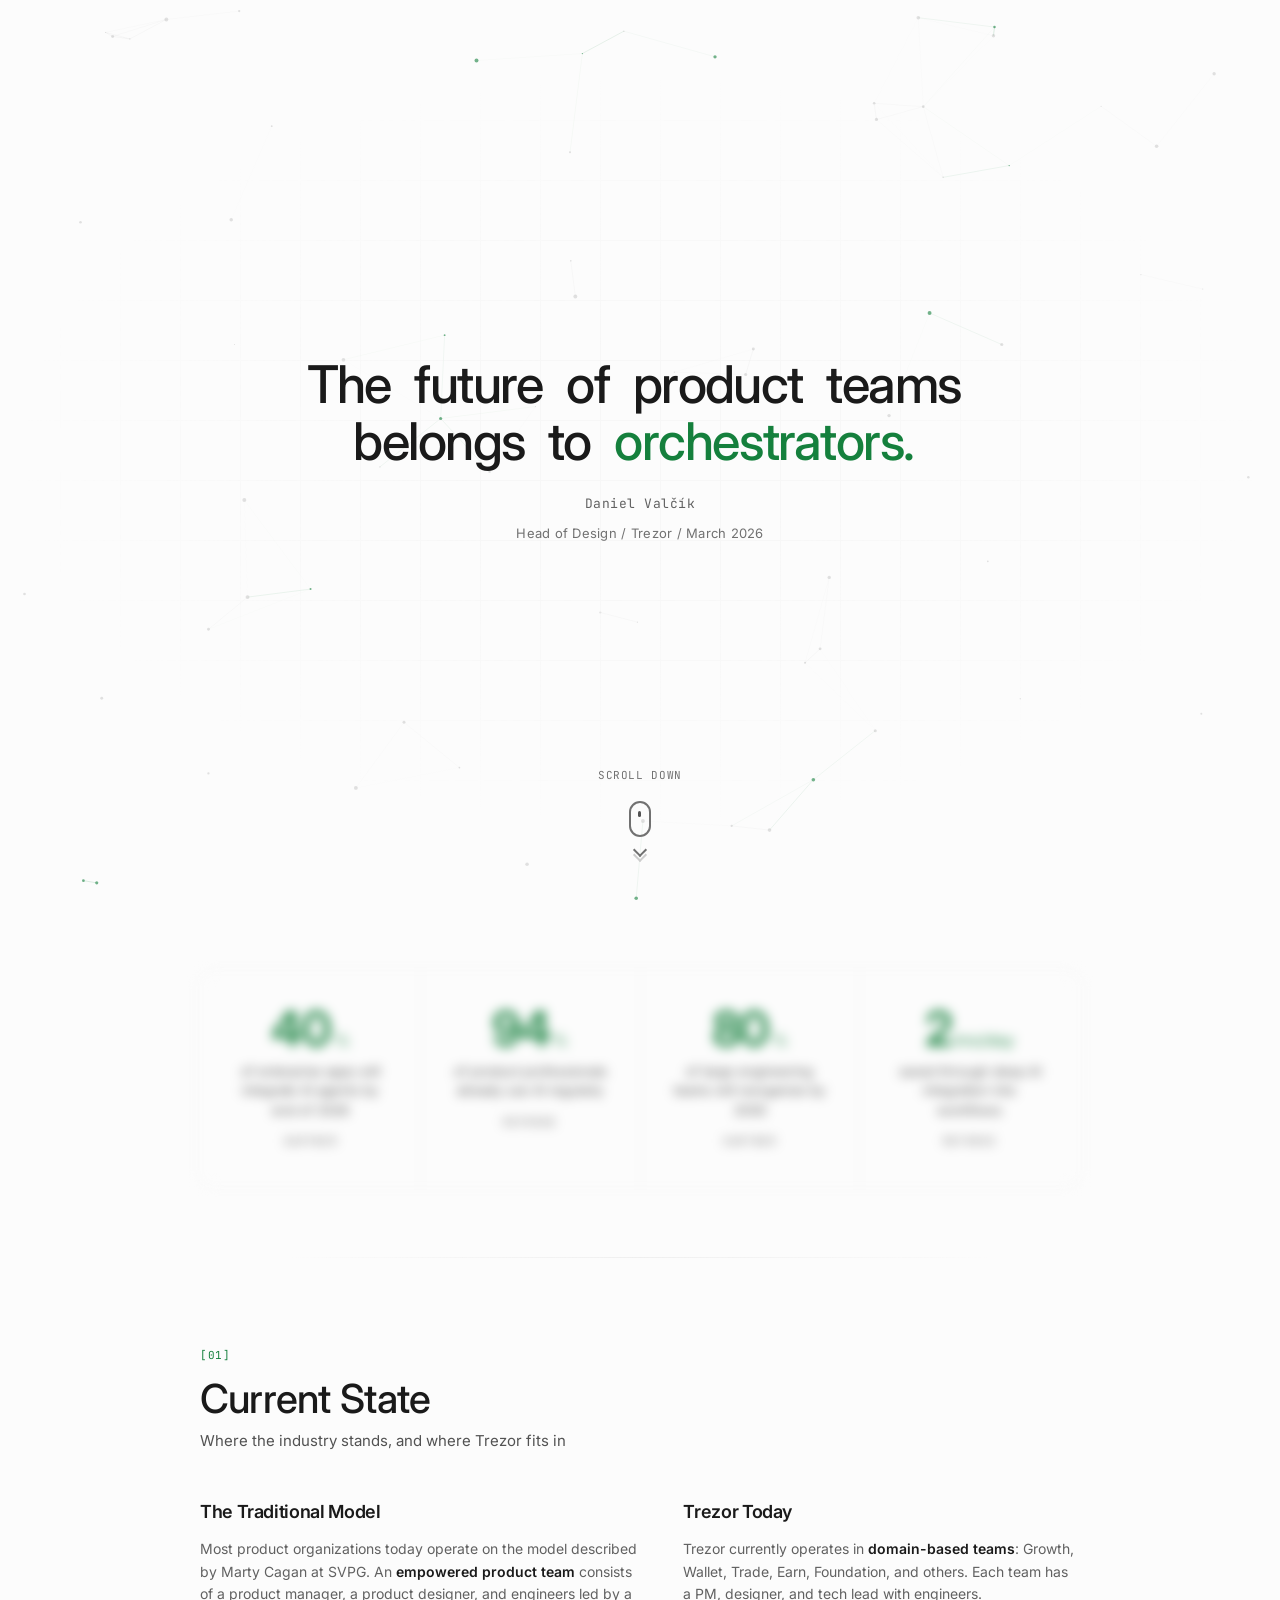
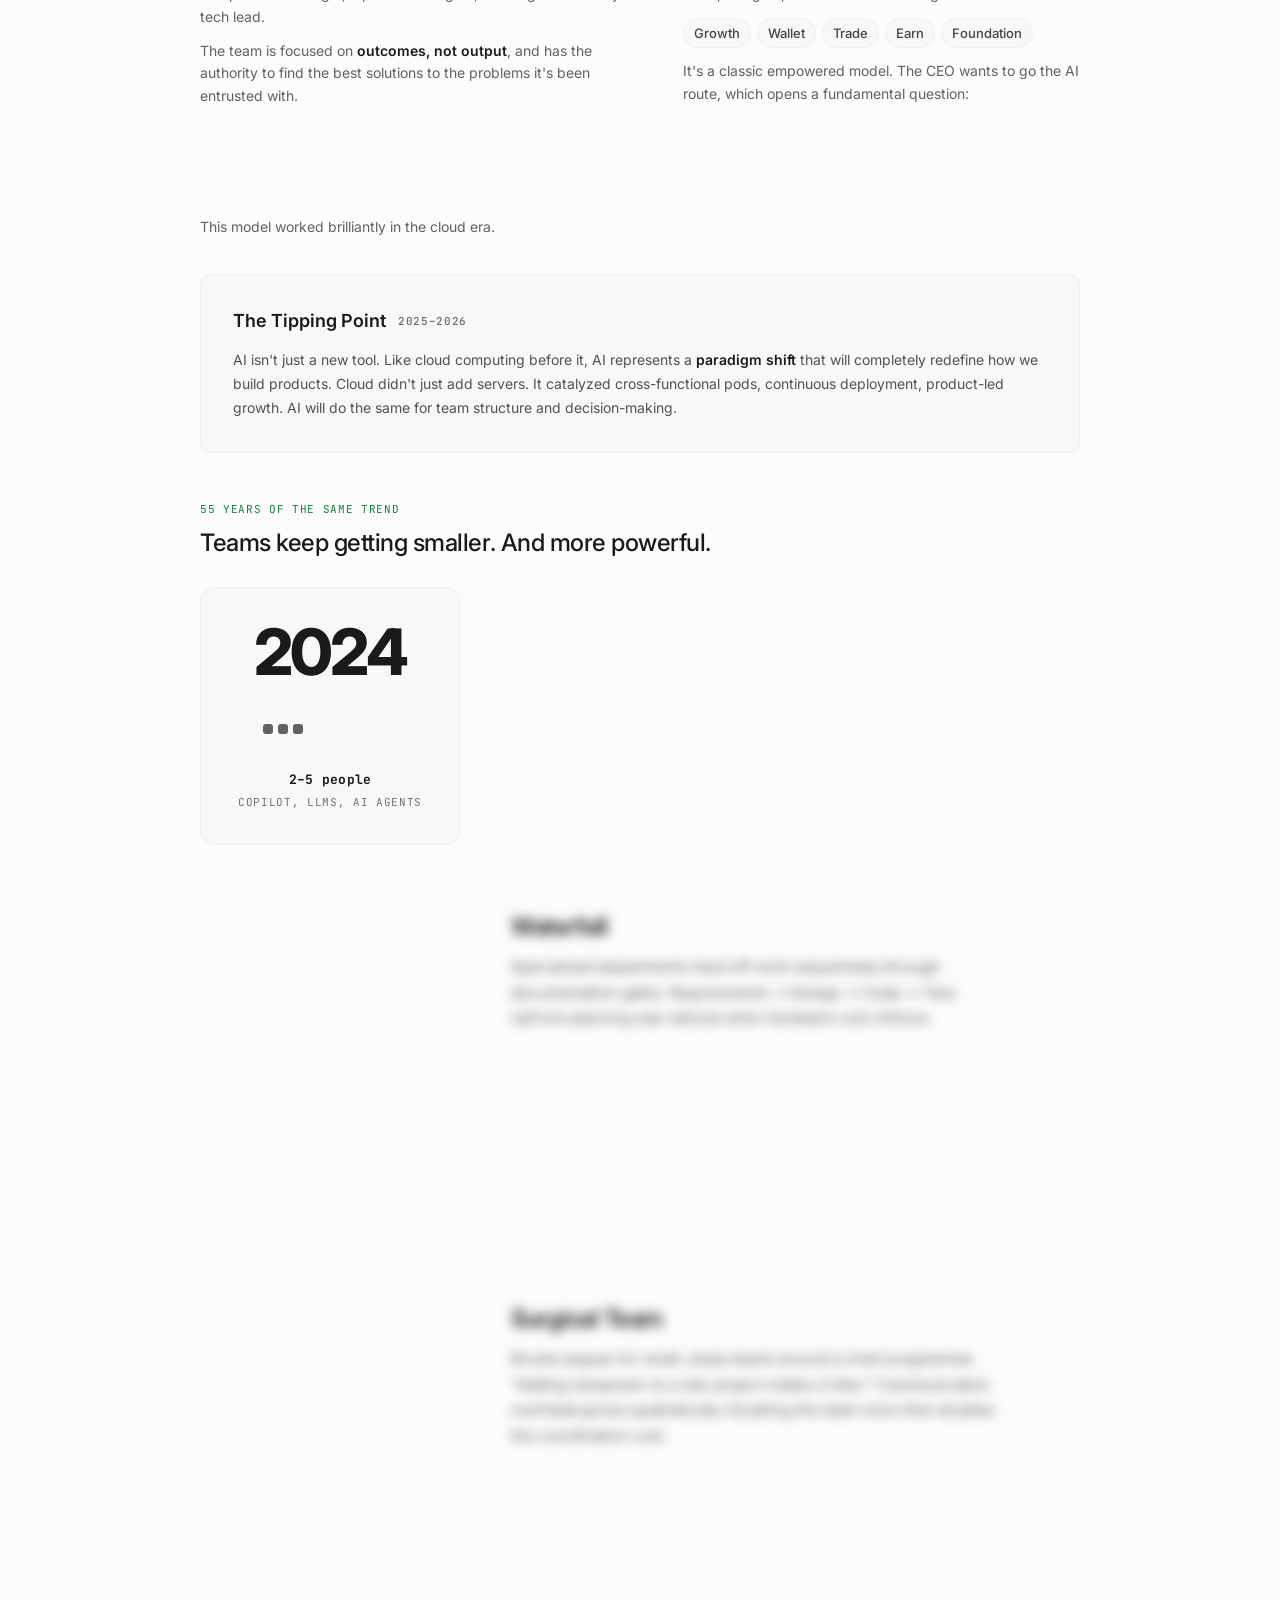
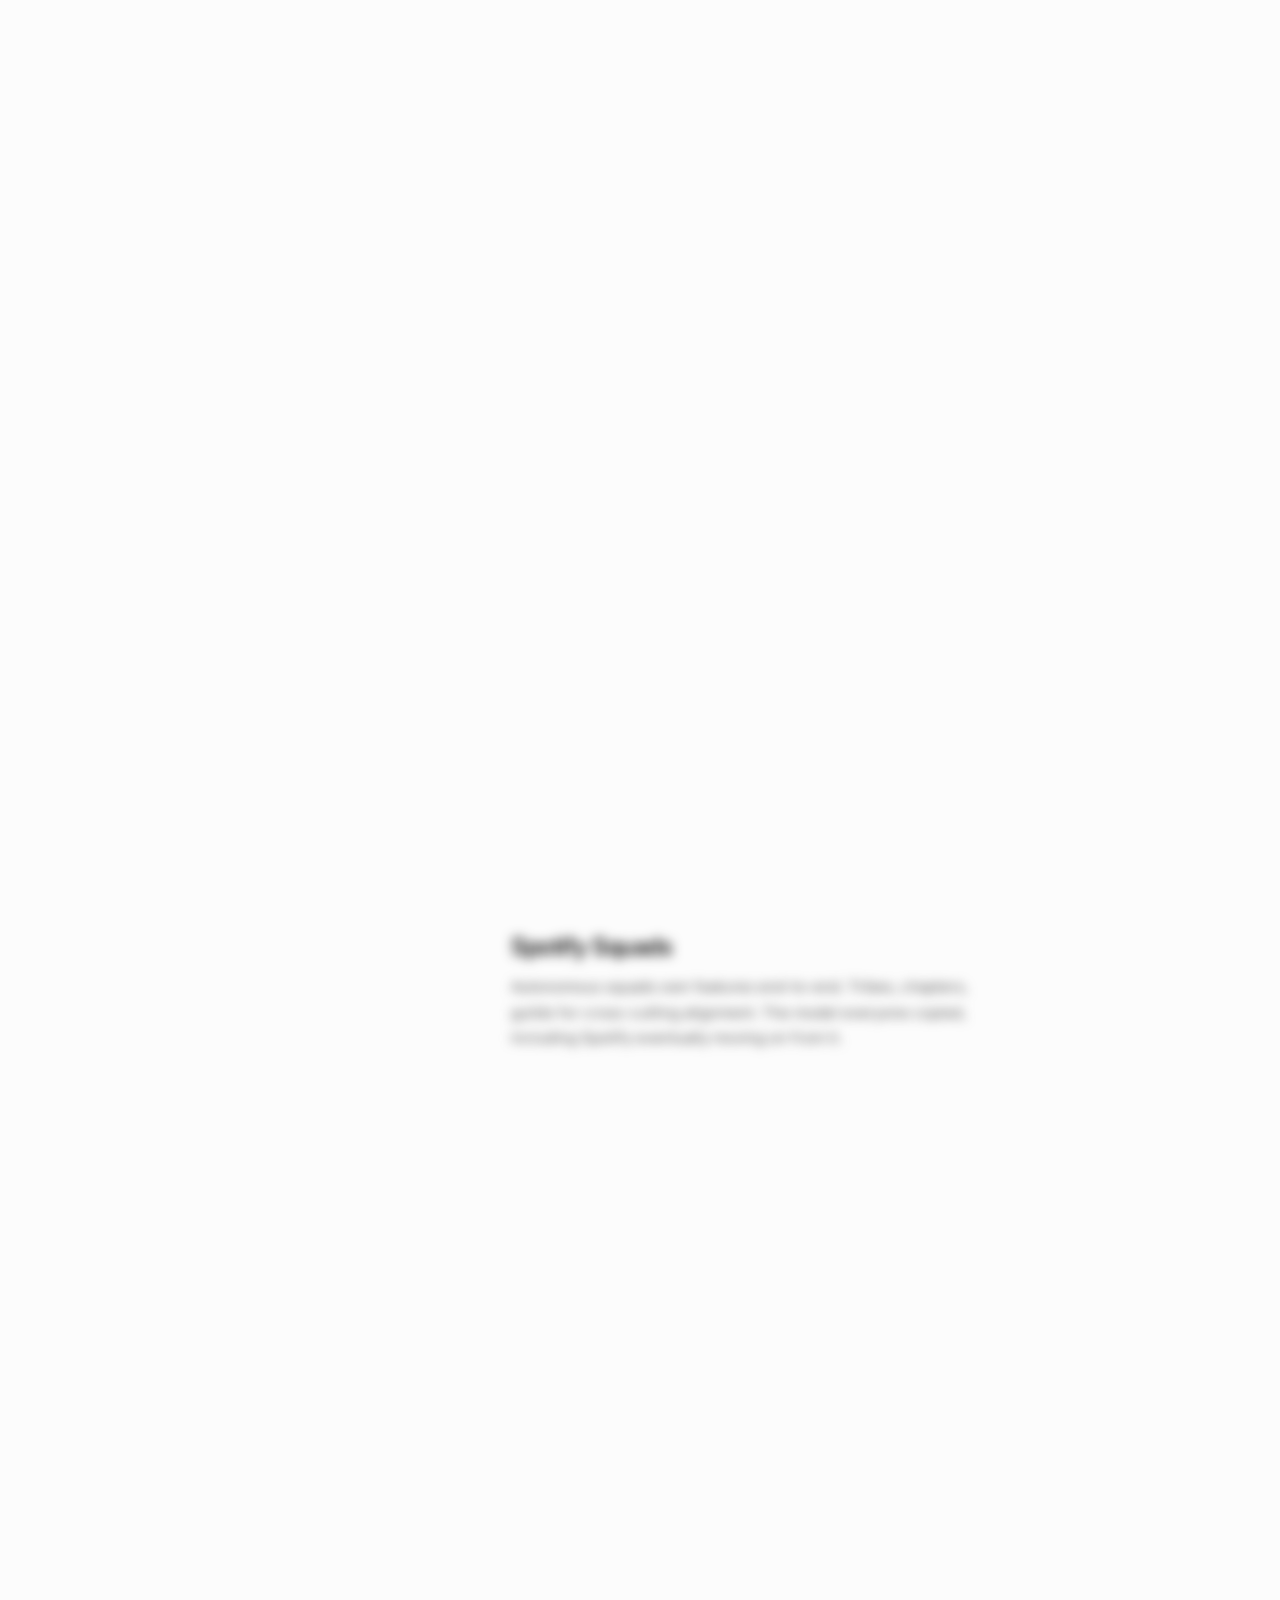
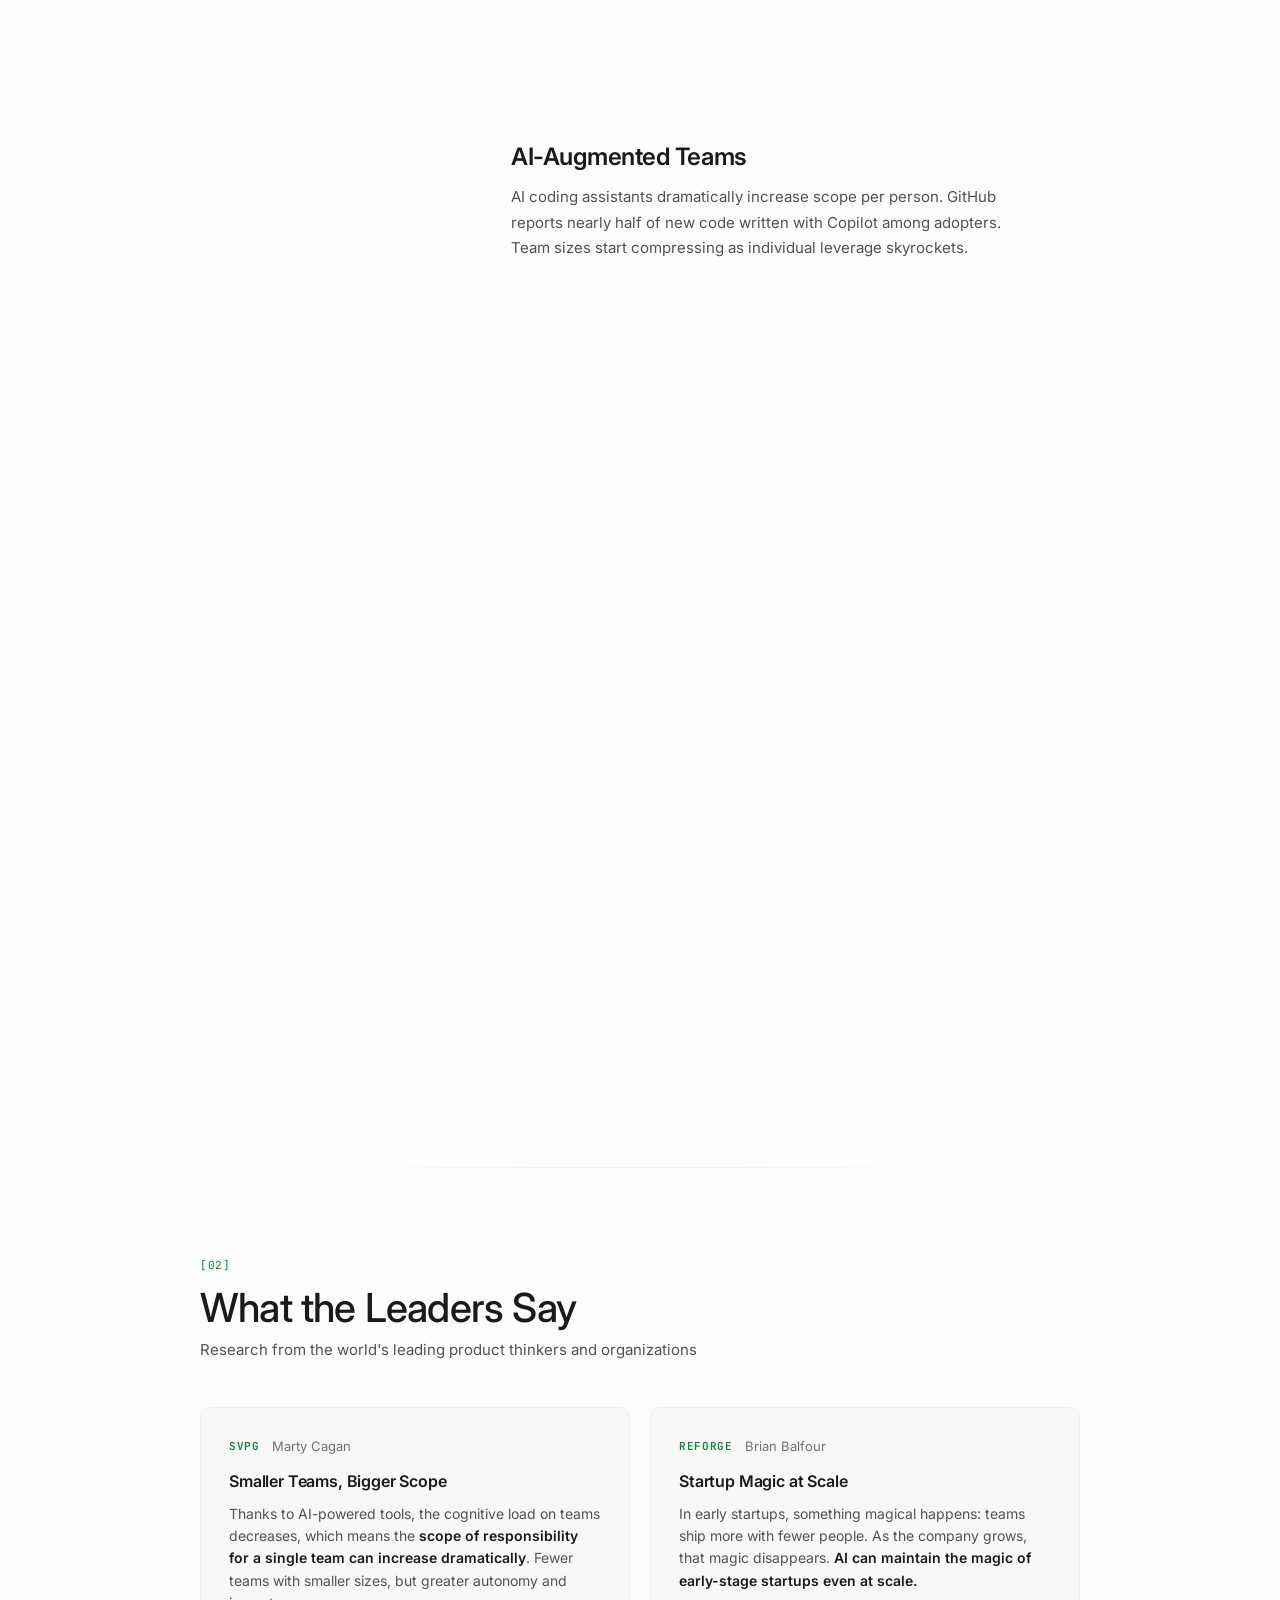
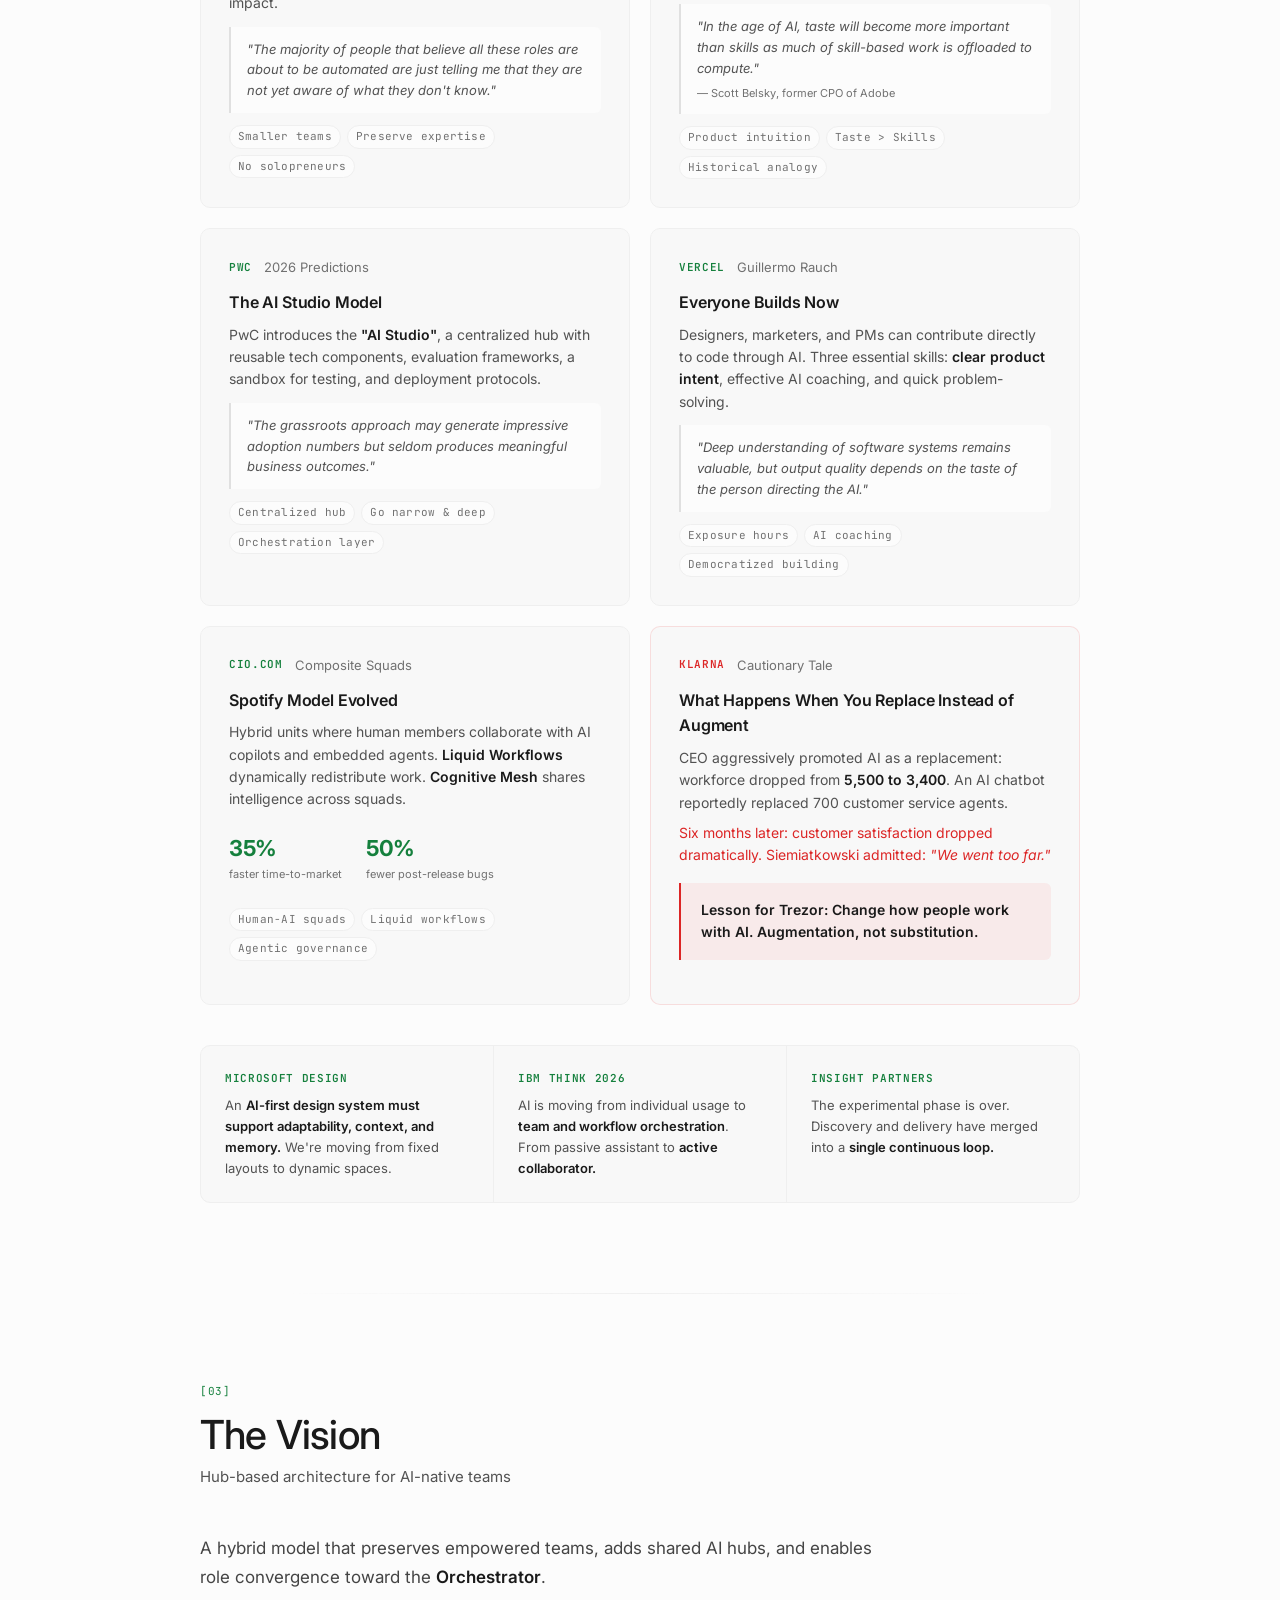
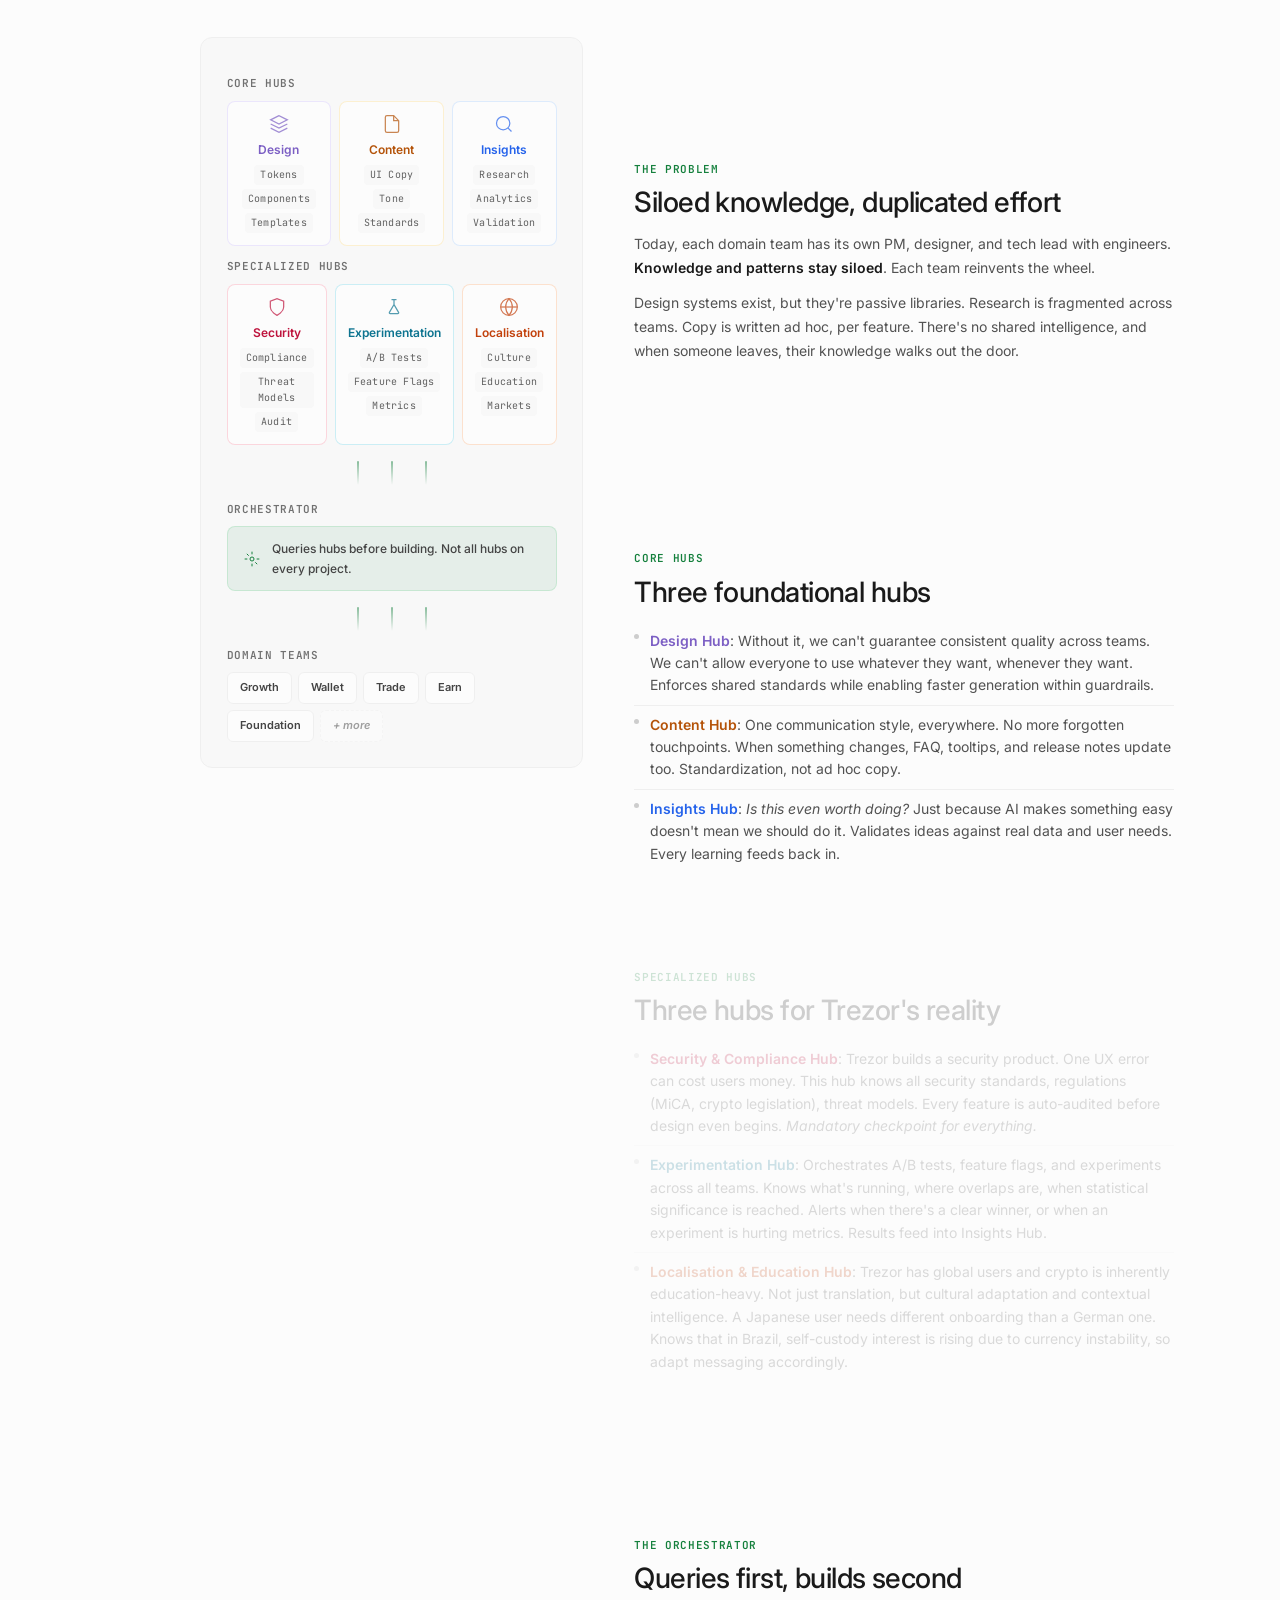
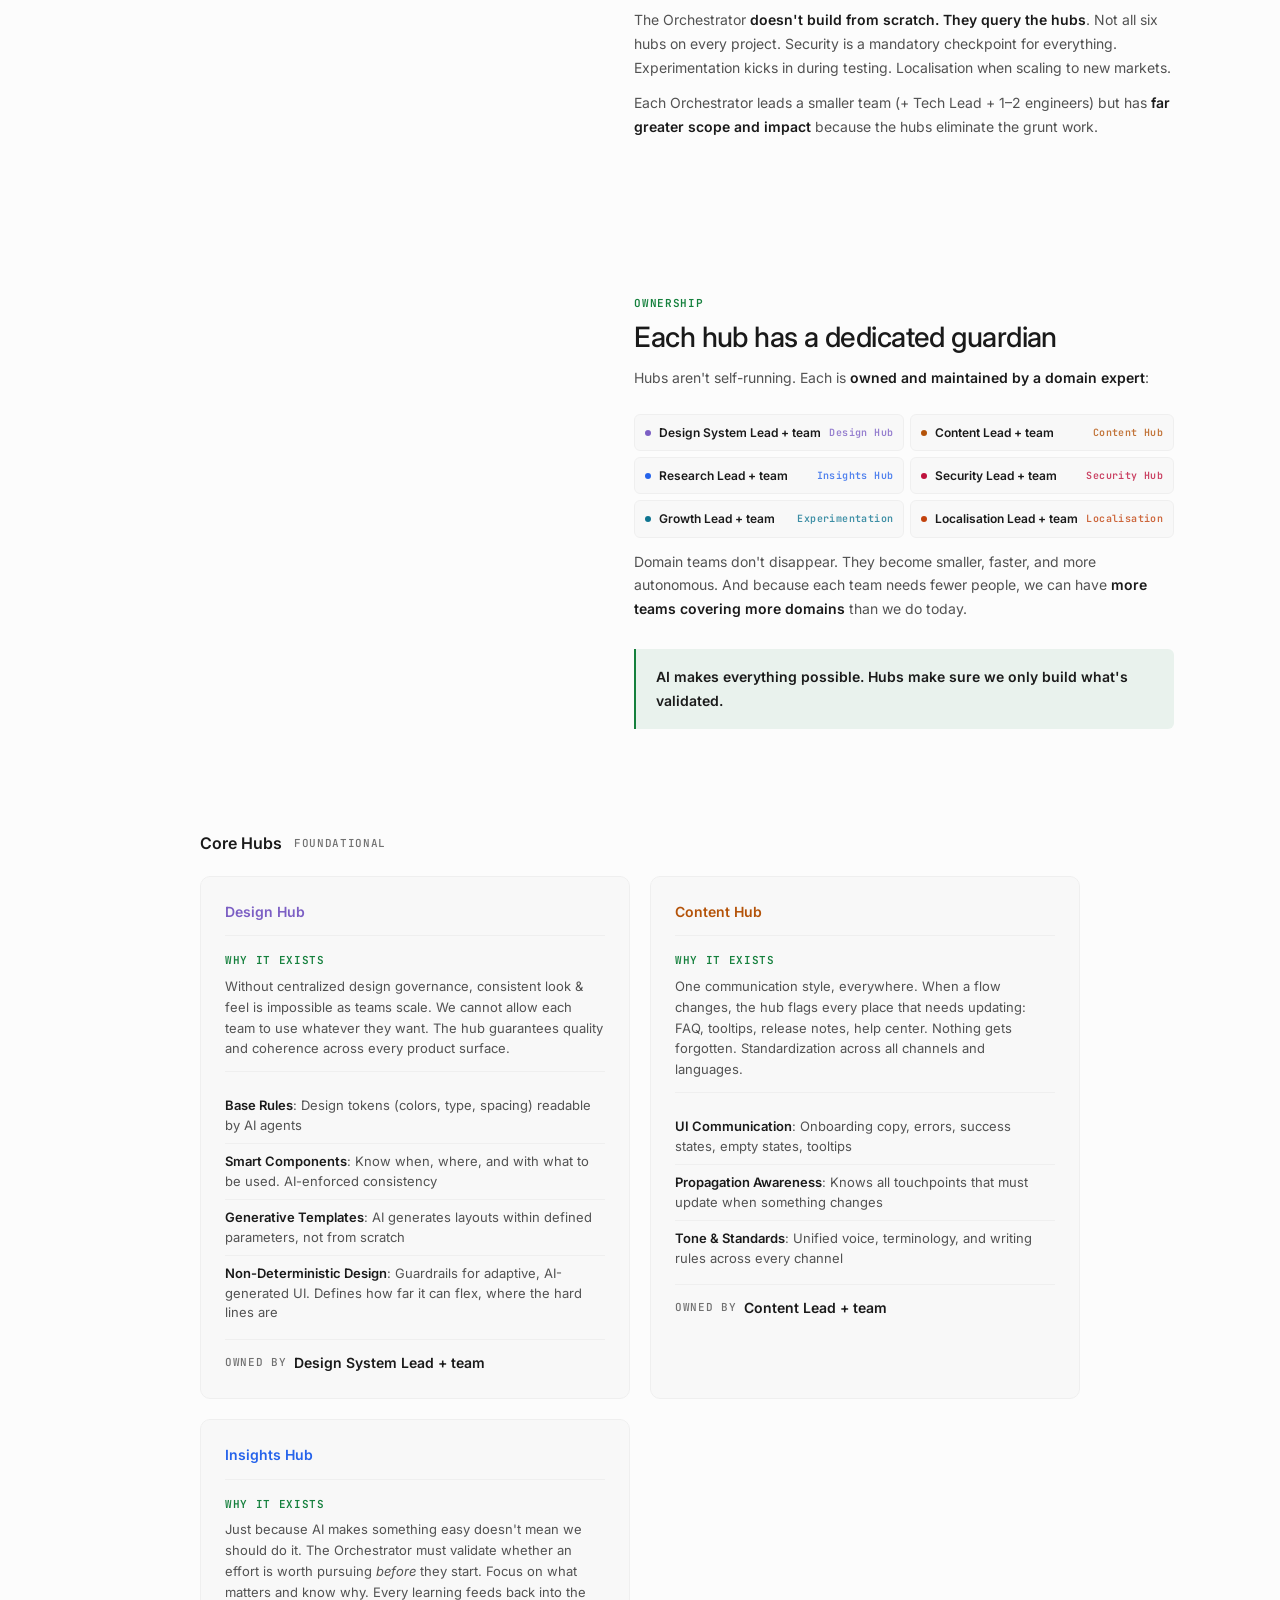
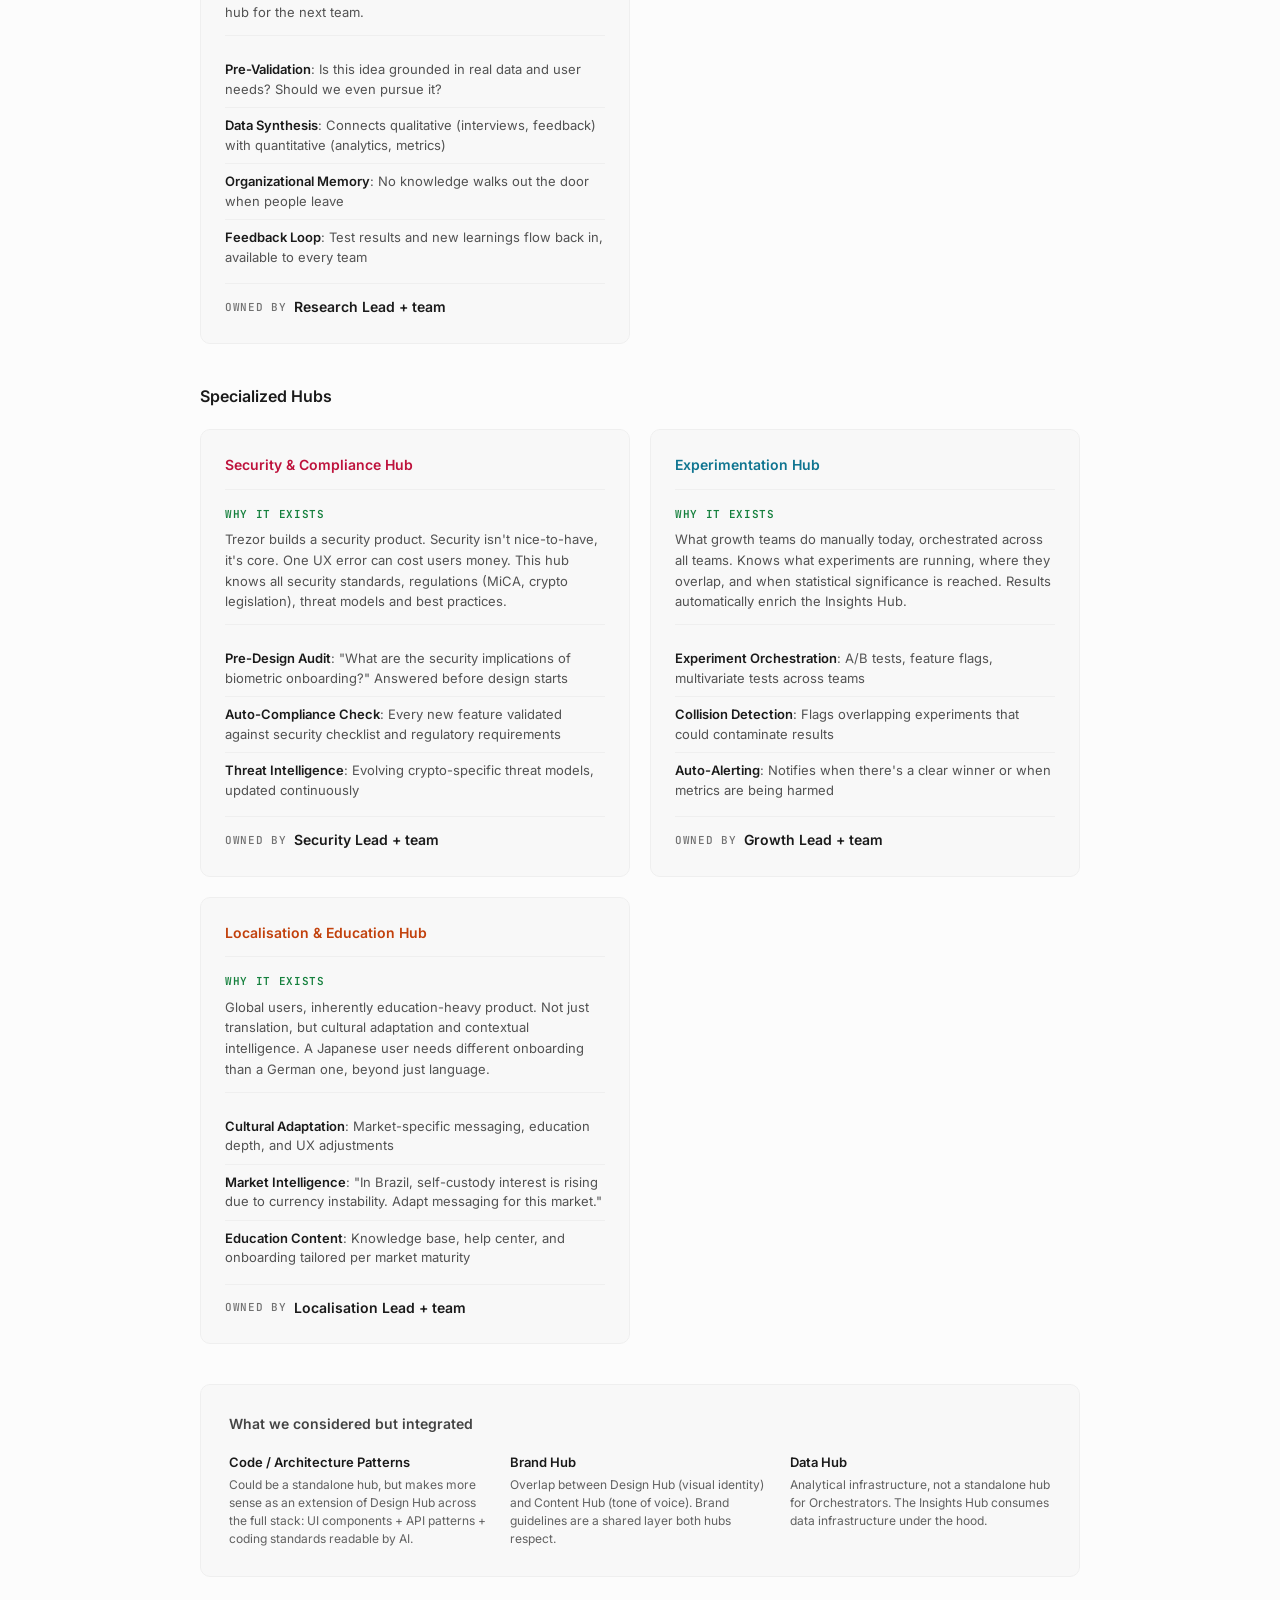
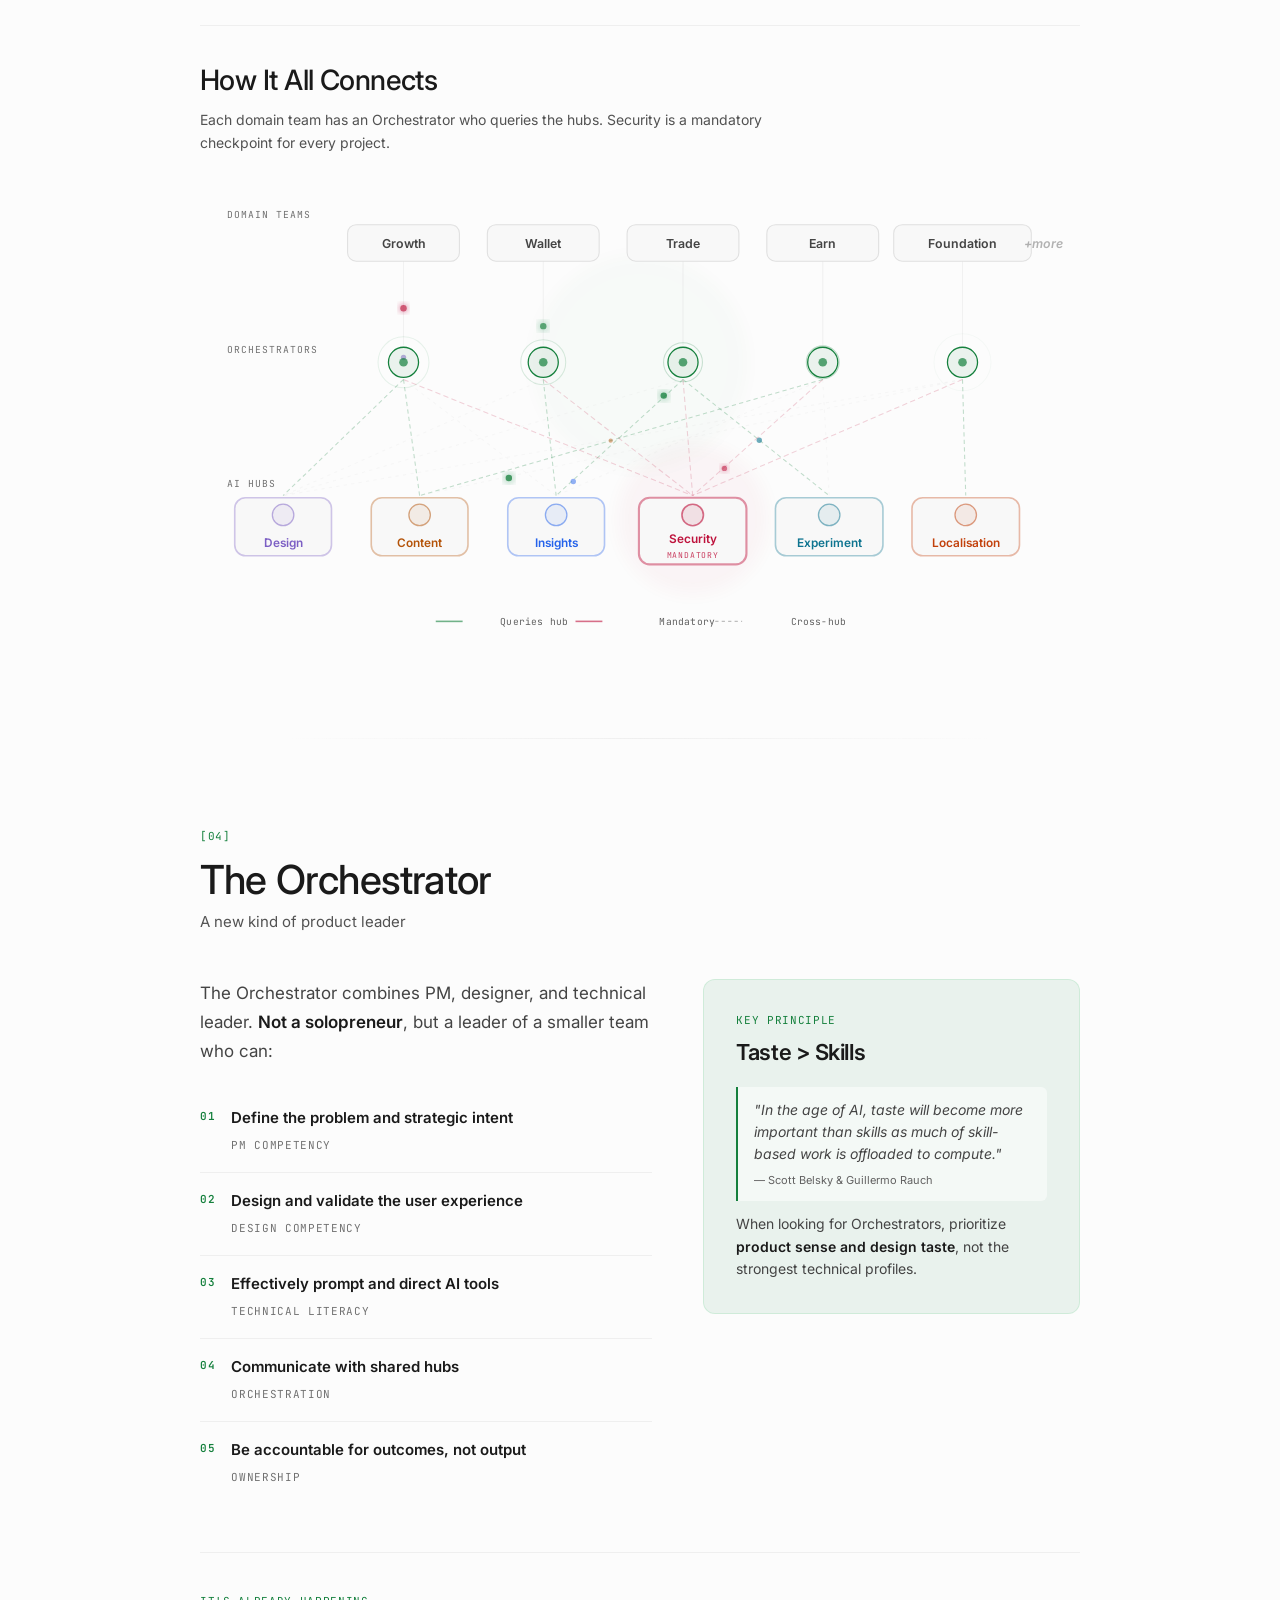
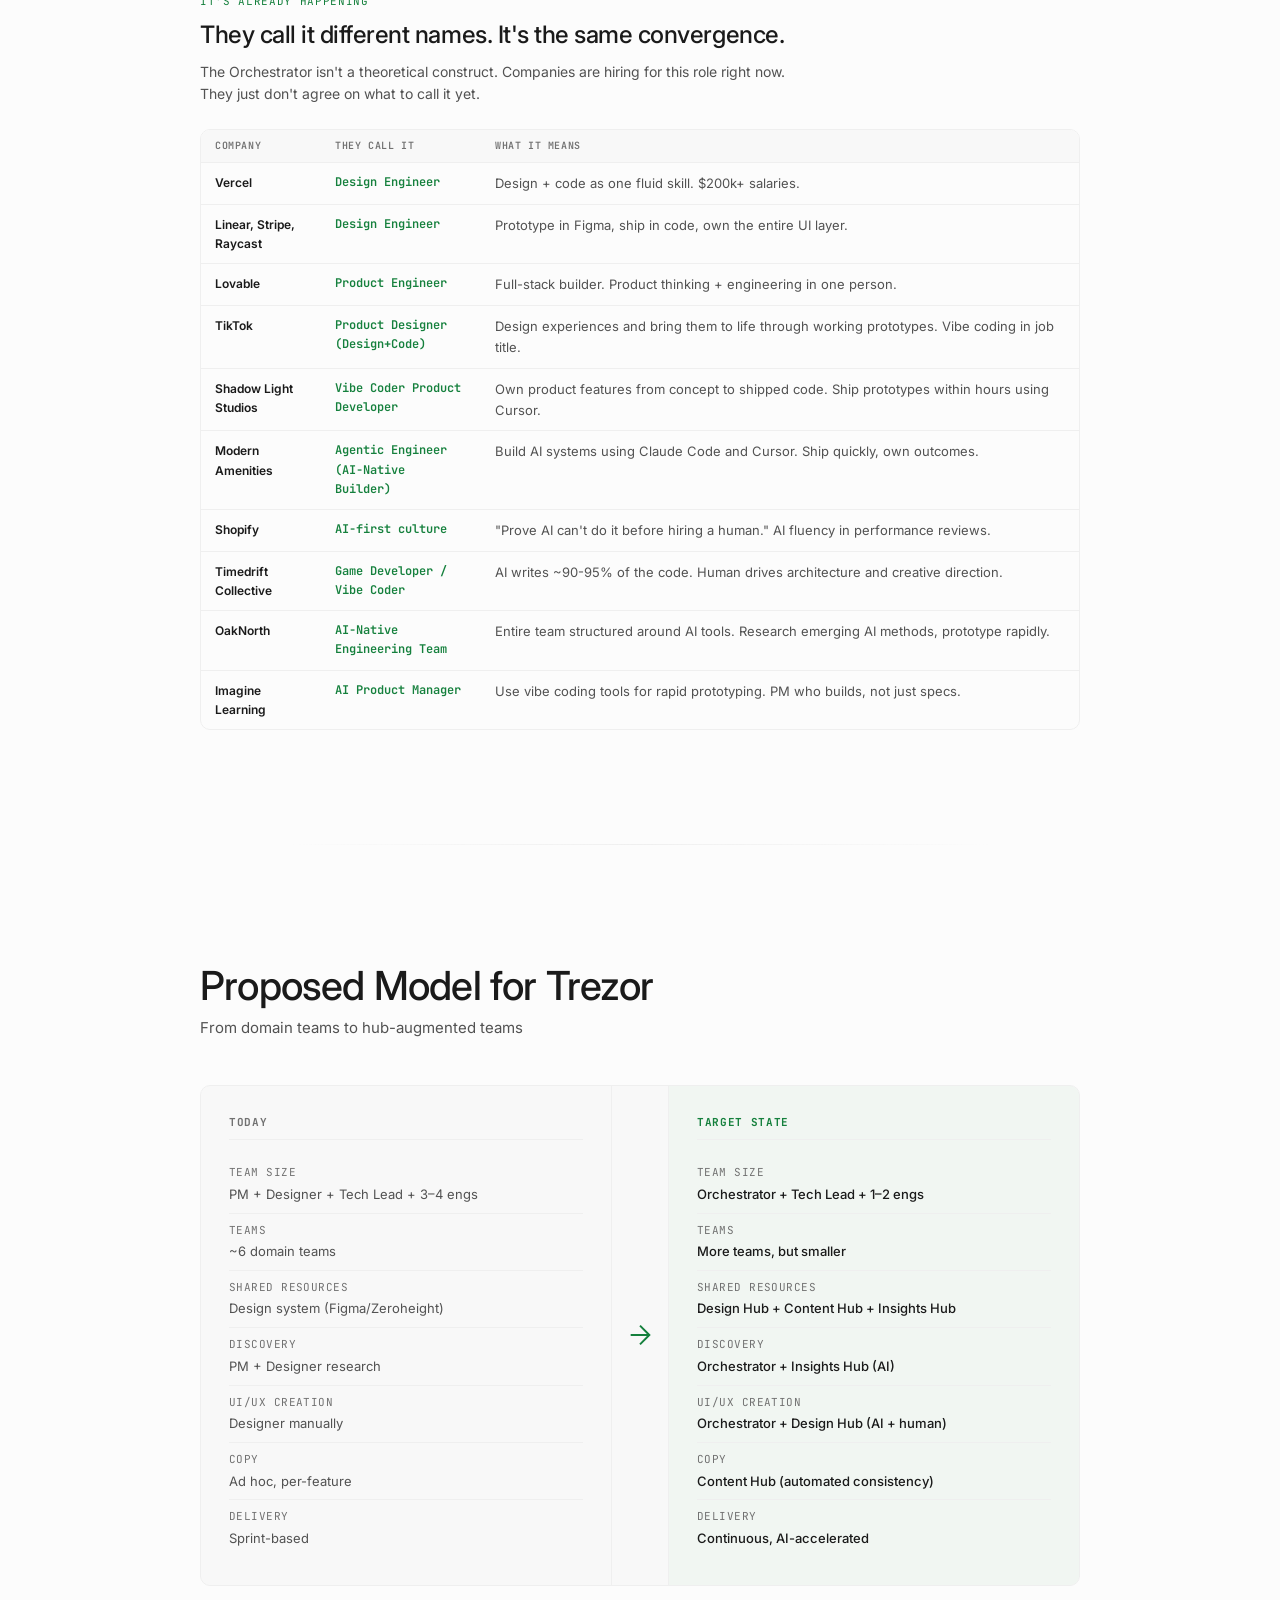
==== commit 636c52b4: "Update presentation with latest local changes Co-Authored-By: Claude Opus 4.6 (1M context) <noreply@" ====
--- a/index.html
+++ b/index.html
@@ -946,68 +946,18 @@
                         <span>What it means</span>
                     </div>
                     <div class="role-map-row"><span class="role-map-company">Vercel</span><span class="role-map-title">Design Engineer</span><span>Design + code as one fluid skill. $200k+ salaries.</span></div>
-                    <div class="role-map-row"><span class="role-map-company">Linear</span><span class="role-map-title">Design Engineer</span><span>Prototype in Figma, ship in code, own the UI layer.</span></div>
-                    <div class="role-map-row"><span class="role-map-company">Stripe</span><span class="role-map-title">Design Engineer</span><span>Industry-leading design for Stripe's front door surfaces.</span></div>
-                    <div class="role-map-row"><span class="role-map-company">Raycast</span><span class="role-map-title">Design Engineer</span><span>Design and engineering as one role, not two.</span></div>
+                    <div class="role-map-row"><span class="role-map-company">Linear, Stripe, Raycast</span><span class="role-map-title">Design Engineer</span><span>Prototype in Figma, ship in code, own the entire UI layer.</span></div>
                     <div class="role-map-row"><span class="role-map-company">Lovable</span><span class="role-map-title">Product Engineer</span><span>Full-stack builder. Product thinking + engineering in one person.</span></div>
-                    <div class="role-map-row"><span class="role-map-company">Shopify</span><span class="role-map-title">AI-first culture</span><span>"Prove AI can't do it before hiring a human." AI fluency mandatory.</span></div>
-                    <div class="role-map-row"><span class="role-map-company">OpenAI</span><span class="role-map-title">Product Designer</span><span>Designing AI-native experiences for ChatGPT and platform tools.</span></div>
-                    <div class="role-map-row"><span class="role-map-company">SF Standard</span><span class="role-map-title">"Builder"</span><span>"'Engineer' is so 2025. In AI land, everyone's a builder now."</span></div>
-                </div>
-
-                <!-- Detail cards -->
-                <div class="industry-grid">
-                    <details class="industry-card">
-                        <summary>
-                            <span class="industry-company">Design Engineer</span>
-                            <span class="industry-role">The role that's everywhere</span>
-                        </summary>
-                        <div class="industry-detail">
-                            <p>Vercel, Linear, Stripe, Raycast, and Cursor all actively hire for this role. Design engineers bridge design and frontend engineering. They can design and ship code as one fluid workflow.</p>
-                            <p>Rauno Freiberg (Staff Design Engineer, Vercel): "A designer whose medium is code." Flo Guo went from non-coder to design engineer at Vercel in months, powered by v0.</p>
-                            <p class="industry-insight"><strong>This is the Orchestrator's design + technical literacy.</strong> But Design Engineers typically don't own product strategy. Our Orchestrator adds that layer.</p>
-                        </div>
-                    </details>
-
-                    <details class="industry-card">
-                        <summary>
-                            <span class="industry-company">Lovable</span>
-                            <span class="industry-role">Product Engineer</span>
-                        </summary>
-                        <div class="industry-detail">
-                            <p>Lovable ($6.6B valuation, $200M ARR) hires "Product Engineers" who combine product thinking with full-stack engineering. A small, talent-dense team where builders own the entire product lifecycle.</p>
-                            <p class="industry-insight"><strong>Closest to the Orchestrator's full-stack ownership.</strong> But without hub infrastructure, each product engineer reinvents shared problems alone.</p>
-                        </div>
-                    </details>
-
-                    <details class="industry-card">
-                        <summary>
-                            <span class="industry-company">Shopify</span>
-                            <span class="industry-role">AI as baseline expectation</span>
-                        </summary>
-                        <div class="industry-detail">
-                            <p>CEO Lütke in his leaked memo: "Using AI effectively is now a fundamental expectation of everyone at Shopify." Teams must prove AI can't do a job before requesting headcount. AI usage is part of performance reviews.</p>
-                            <p>"There are 10,000 good solutions. What you showed me is the first one that worked. Why did you stop there?"</p>
-                            <p class="industry-insight"><strong>Closest to our overall philosophy.</strong> But Shopify mandates AI fluency without providing shared hub infrastructure. Each team figures it out alone.</p>
-                        </div>
-                    </details>
-
-                    <details class="industry-card">
-                        <summary>
-                            <span class="industry-company">Industry shift</span>
-                            <span class="industry-role">From "Engineer" to "Builder"</span>
-                        </summary>
-                        <div class="industry-detail">
-                            <p>SF Standard (March 2026): "'Engineer' is so 2025. In AI land, everyone's a builder now." Engineers increasingly give agents instructions in plain English and review what machines produce.</p>
-                            <p>Even at Walmart, "agent builder" roles are filled by both technical and nontechnical employees. The "builder" title signals someone who can spot a problem, decide how to solve it, and use AI to bring the solution to life.</p>
-                            <p class="industry-insight"><strong>Without hubs, a "builder" is just an overloaded generalist.</strong> With hubs, the Orchestrator has intelligent infrastructure behind every decision. That's the difference between doing everything and doing everything well.</p>
-                        </div>
-                    </details>
-                </div>
-
-                <div class="industry-summary blur-fade">
-                    <p><strong>Everyone's converging on the same role. No one has the infrastructure.</strong> The Orchestrator is unique because it combines the emerging role (builder/design engineer/product engineer) with hub infrastructure and dedicated hub leads. That's what turns a talented generalist into a force multiplier.</p>
-                </div>
+                    <div class="role-map-row"><span class="role-map-company">TikTok</span><span class="role-map-title">Product Designer (Design+Code)</span><span>Design experiences and bring them to life through working prototypes. Vibe coding in job title.</span></div>
+                    <div class="role-map-row"><span class="role-map-company">Shadow Light Studios</span><span class="role-map-title">Vibe Coder Product Developer</span><span>Own product features from concept to shipped code. Ship prototypes within hours using Cursor.</span></div>
+                    <div class="role-map-row"><span class="role-map-company">Modern Amenities</span><span class="role-map-title">Agentic Engineer (AI-Native Builder)</span><span>Build AI systems using Claude Code and Cursor. Ship quickly, own outcomes.</span></div>
+                    <div class="role-map-row"><span class="role-map-company">Shopify</span><span class="role-map-title">AI-first culture</span><span>"Prove AI can't do it before hiring a human." AI fluency in performance reviews.</span></div>
+                    <div class="role-map-row"><span class="role-map-company">Timedrift Collective</span><span class="role-map-title">Game Developer / Vibe Coder</span><span>AI writes ~90-95% of the code. Human drives architecture and creative direction.</span></div>
+                    <div class="role-map-row"><span class="role-map-company">OakNorth</span><span class="role-map-title">AI-Native Engineering Team</span><span>Entire team structured around AI tools. Research emerging AI methods, prototype rapidly.</span></div>
+                    <div class="role-map-row"><span class="role-map-company">Imagine Learning</span><span class="role-map-title">AI Product Manager</span><span>Use vibe coding tools for rapid prototyping. PM who builds, not just specs.</span></div>
+                </div>
+
+
             </div>
         </div>
     </section>
--- a/css/styles.css
+++ b/css/styles.css
@@ -1133,6 +1133,10 @@
     .role-map-row span { padding: 0.5rem; font-size: 11px; }
 }
 
+.role-map-source { margin: 0.625rem 0 1.5rem; }
+.role-map-source a { color: var(--gray-7); text-decoration: underline; text-underline-offset: 2px; }
+.role-map-source a:hover { color: var(--accent); }
+
 .industry-grid {
     display: grid; grid-template-columns: repeat(2, 1fr); gap: 0.75rem;
 }
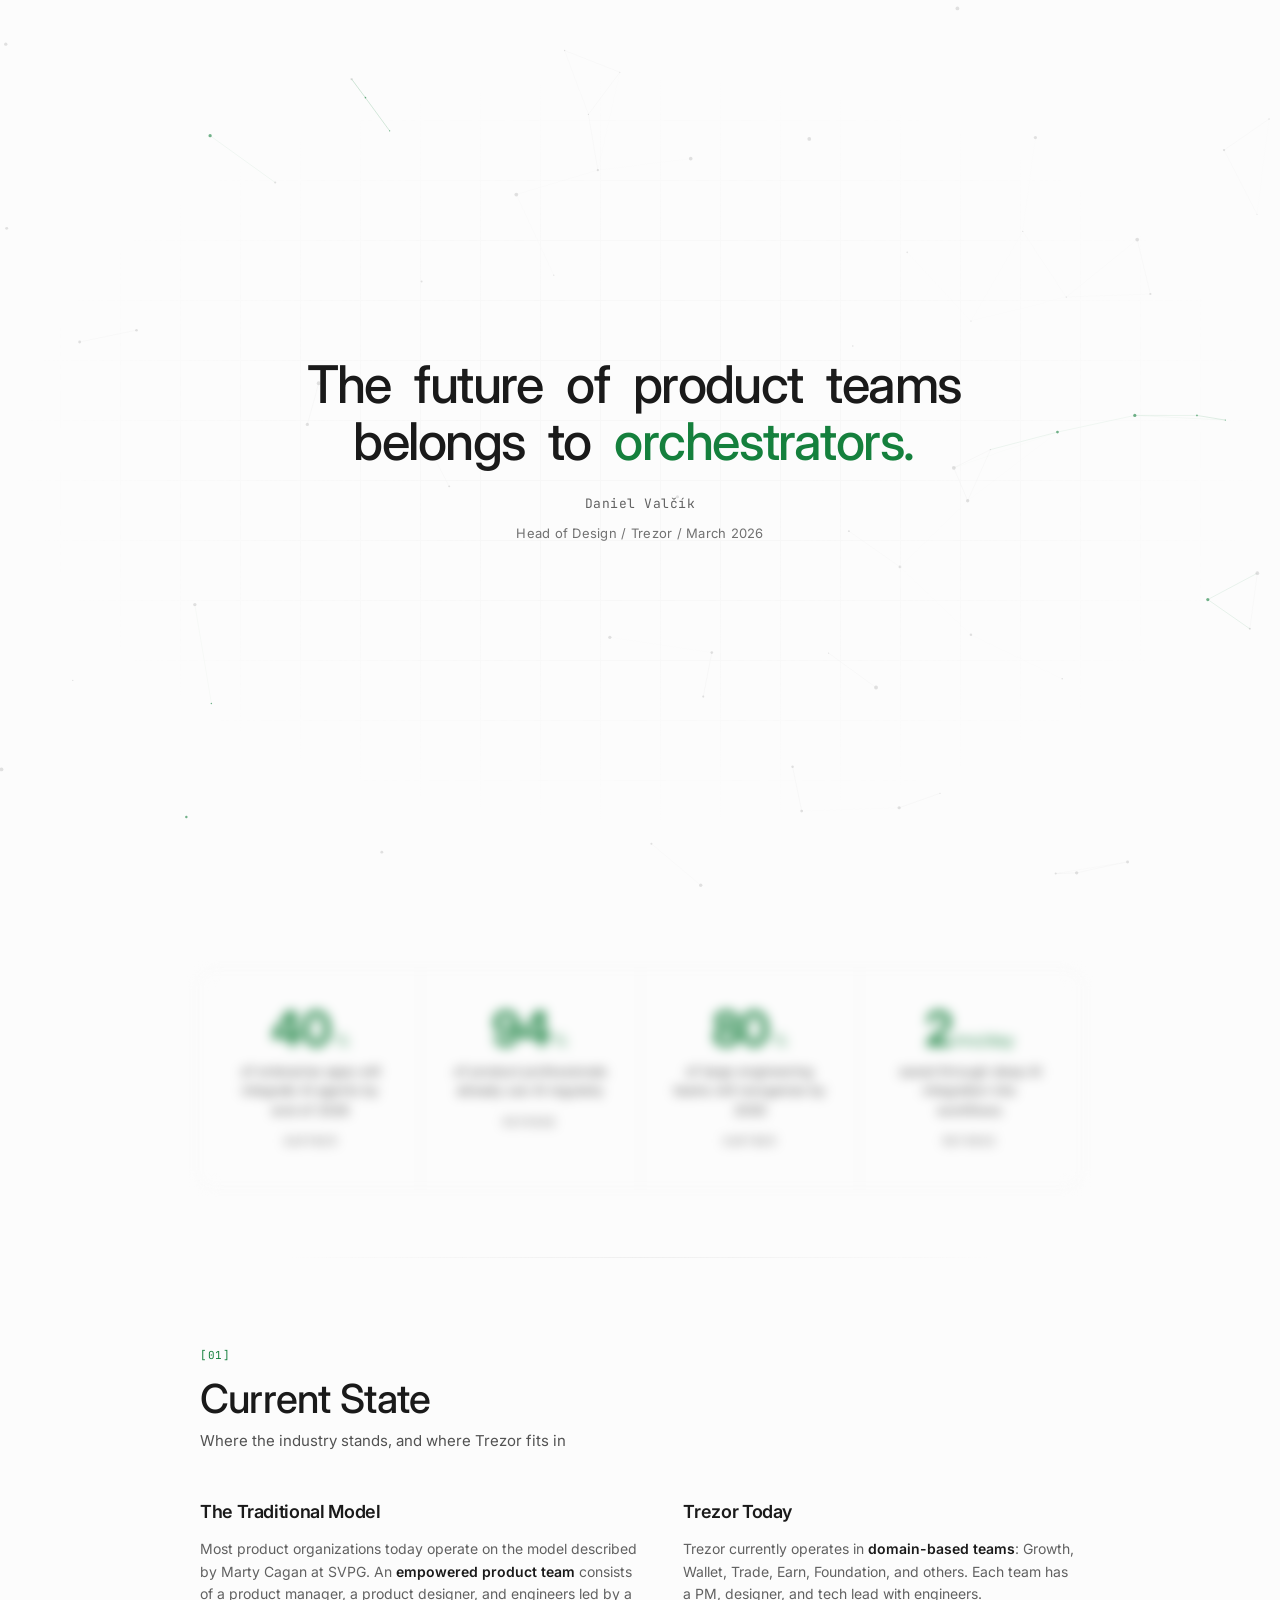
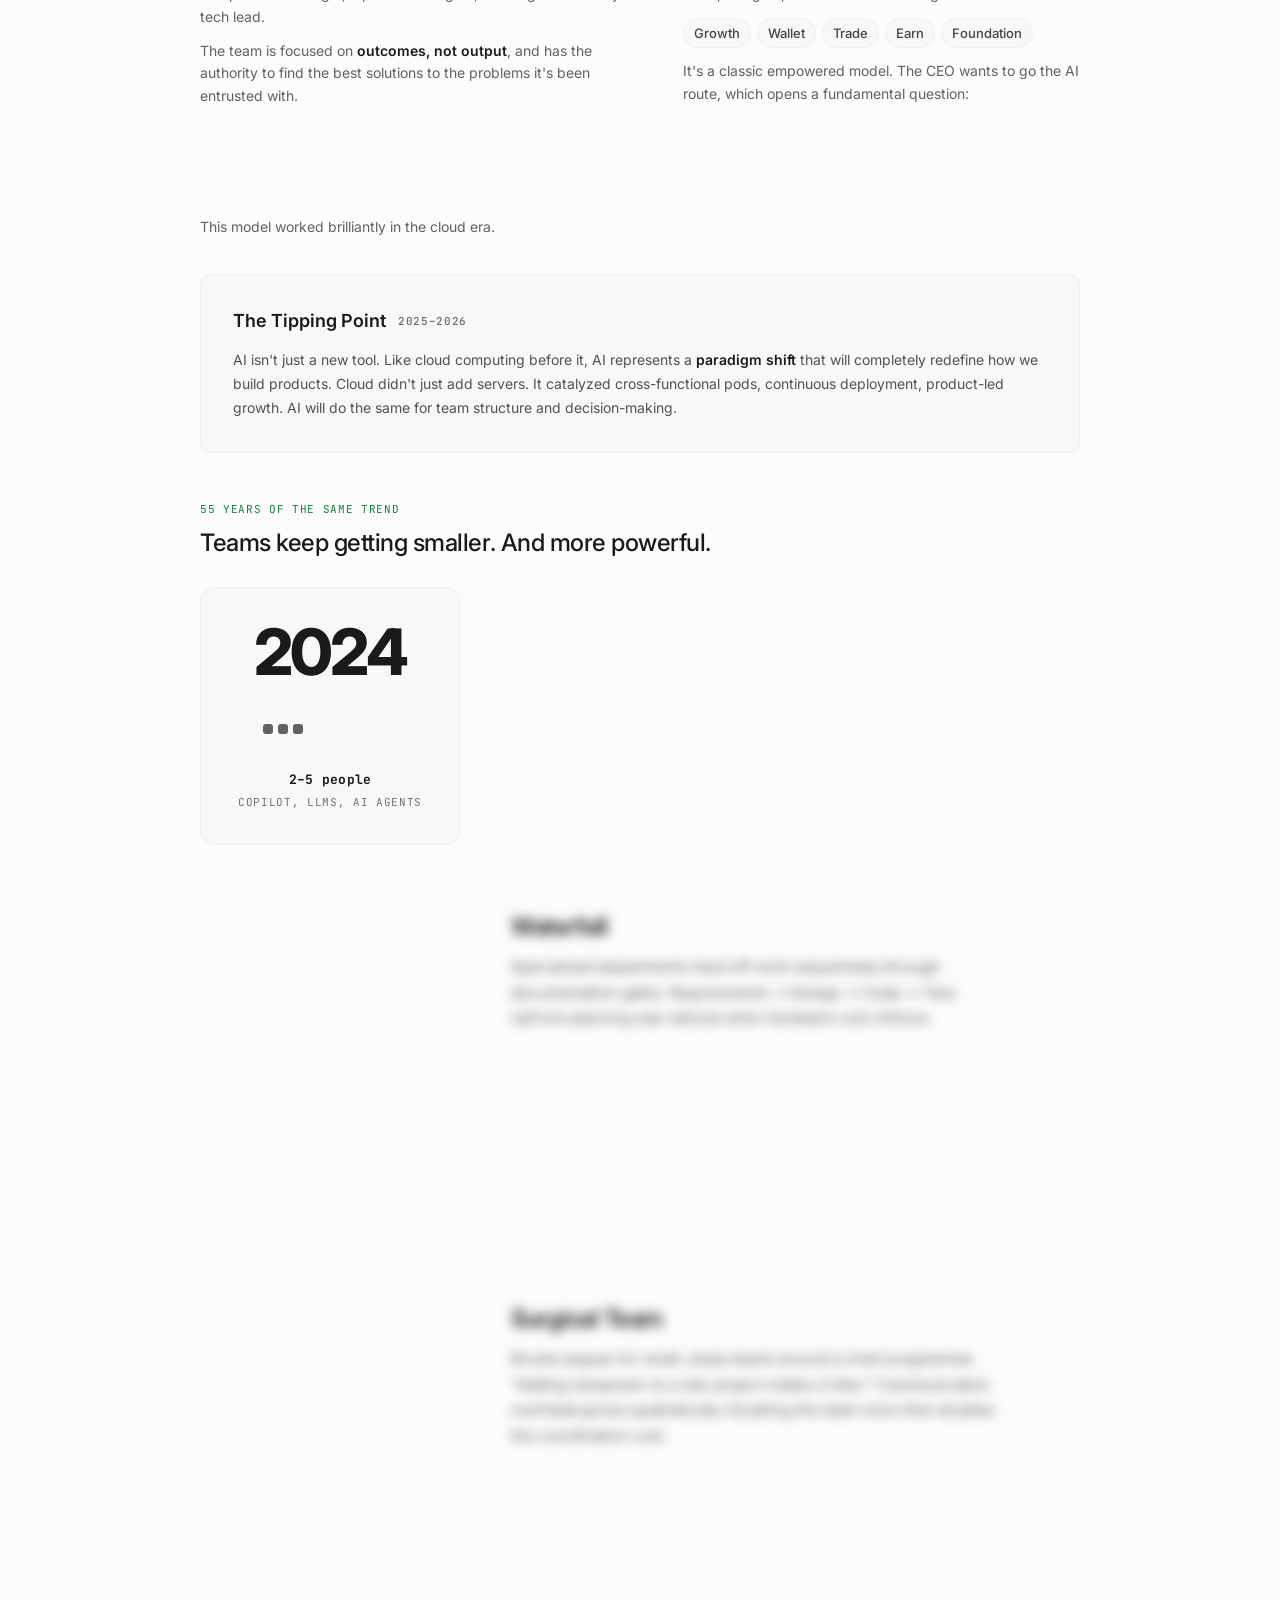
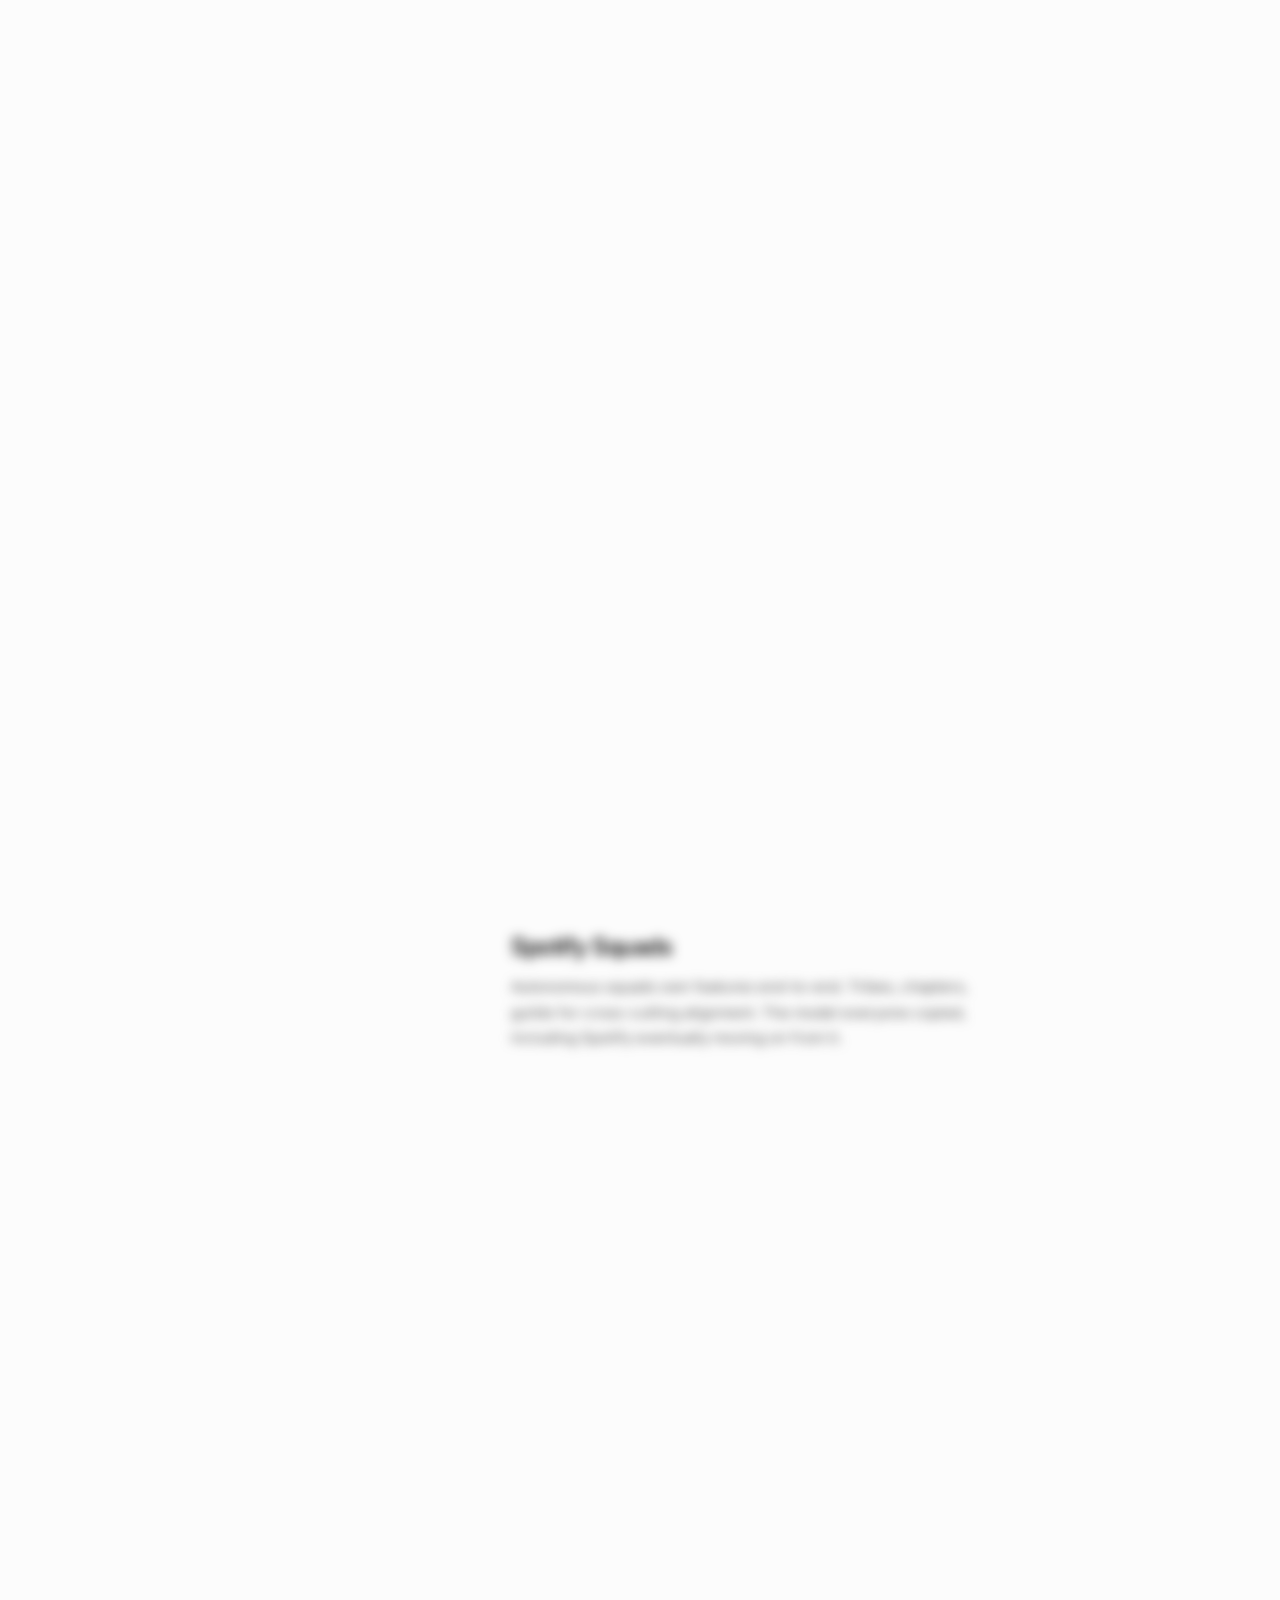
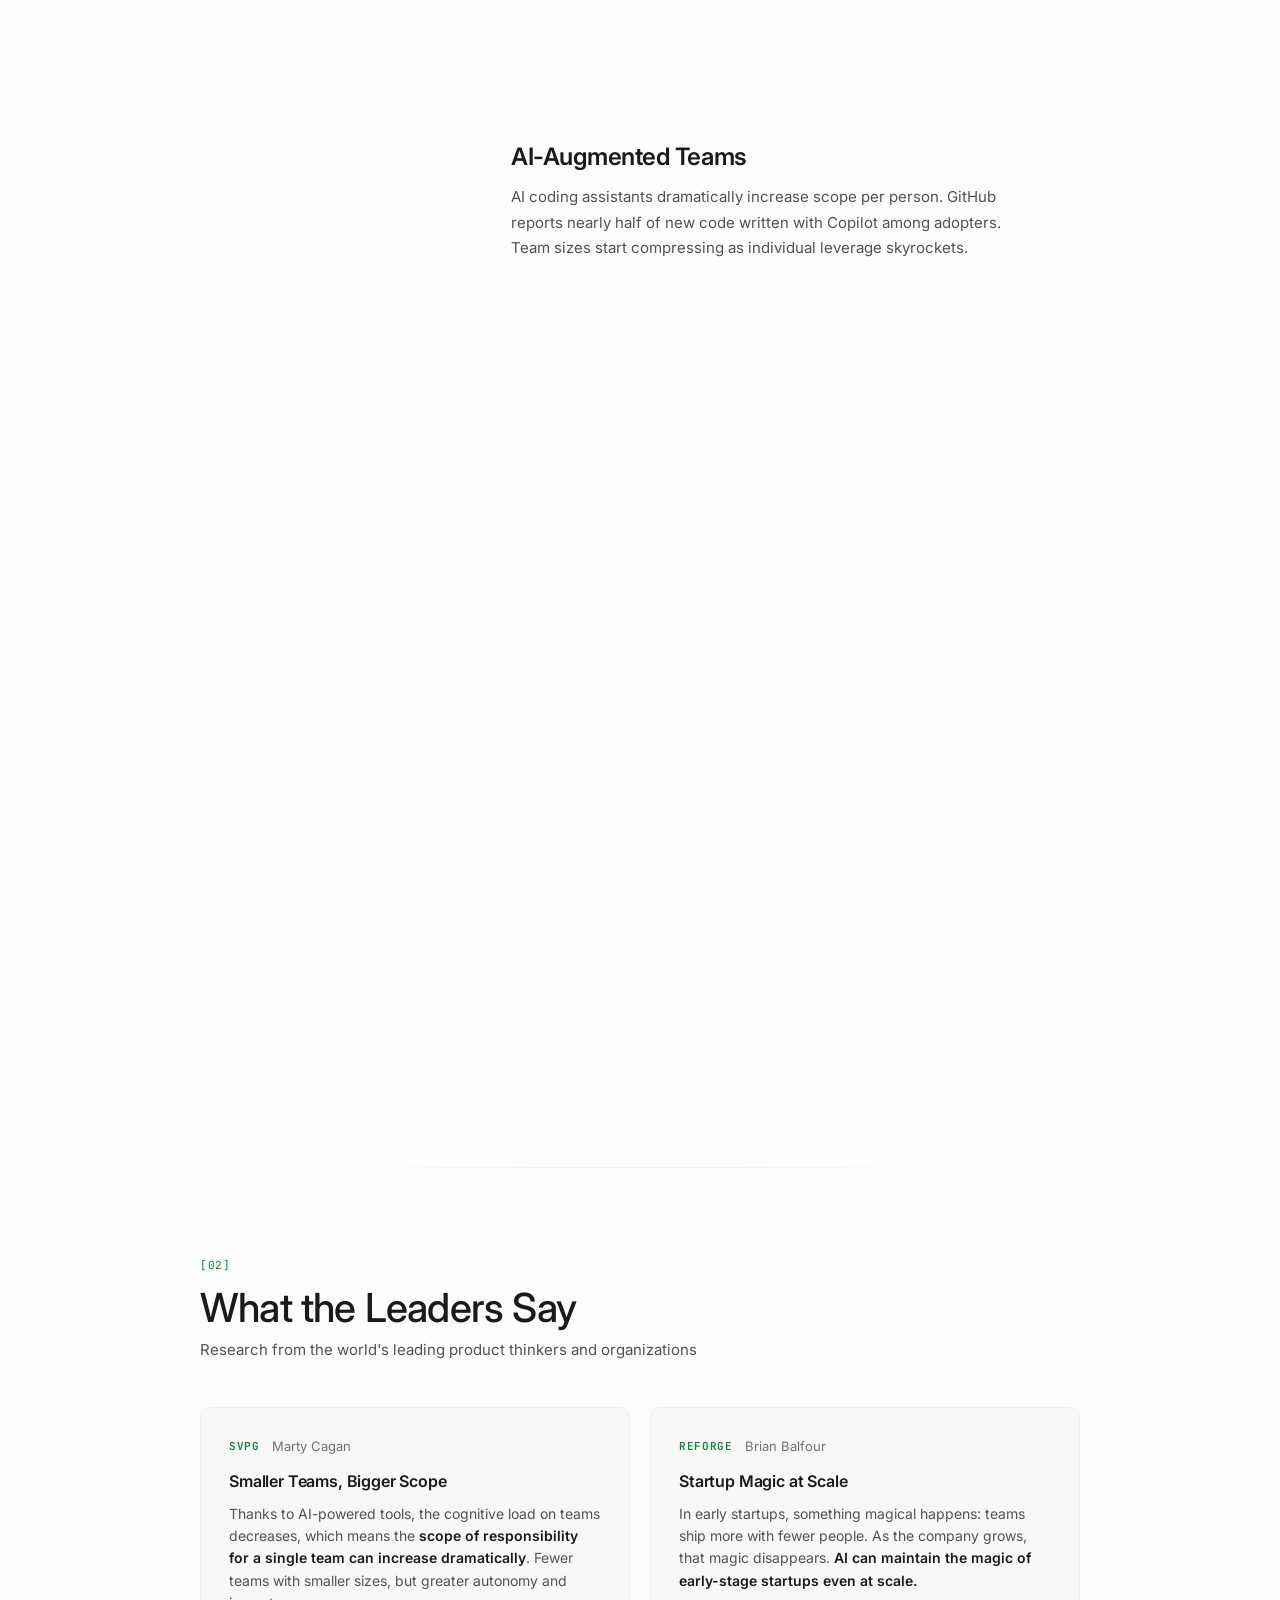
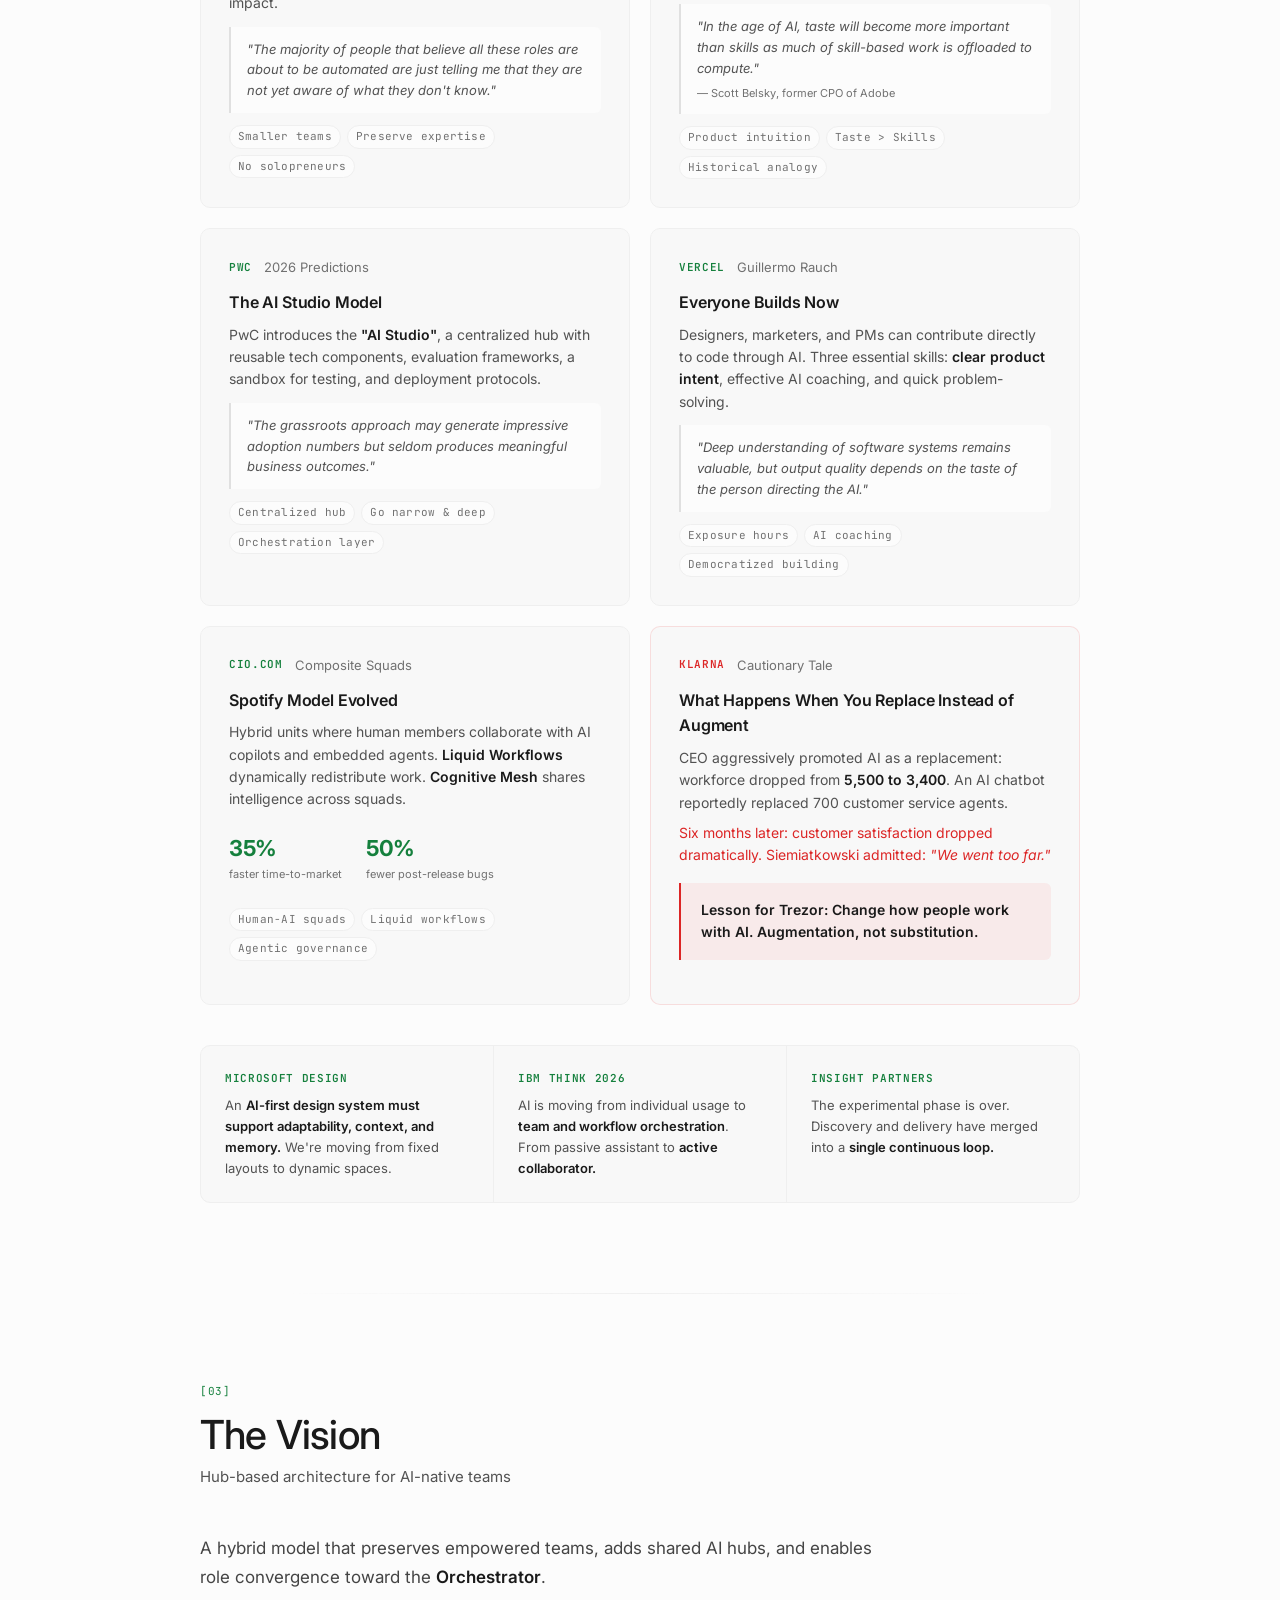
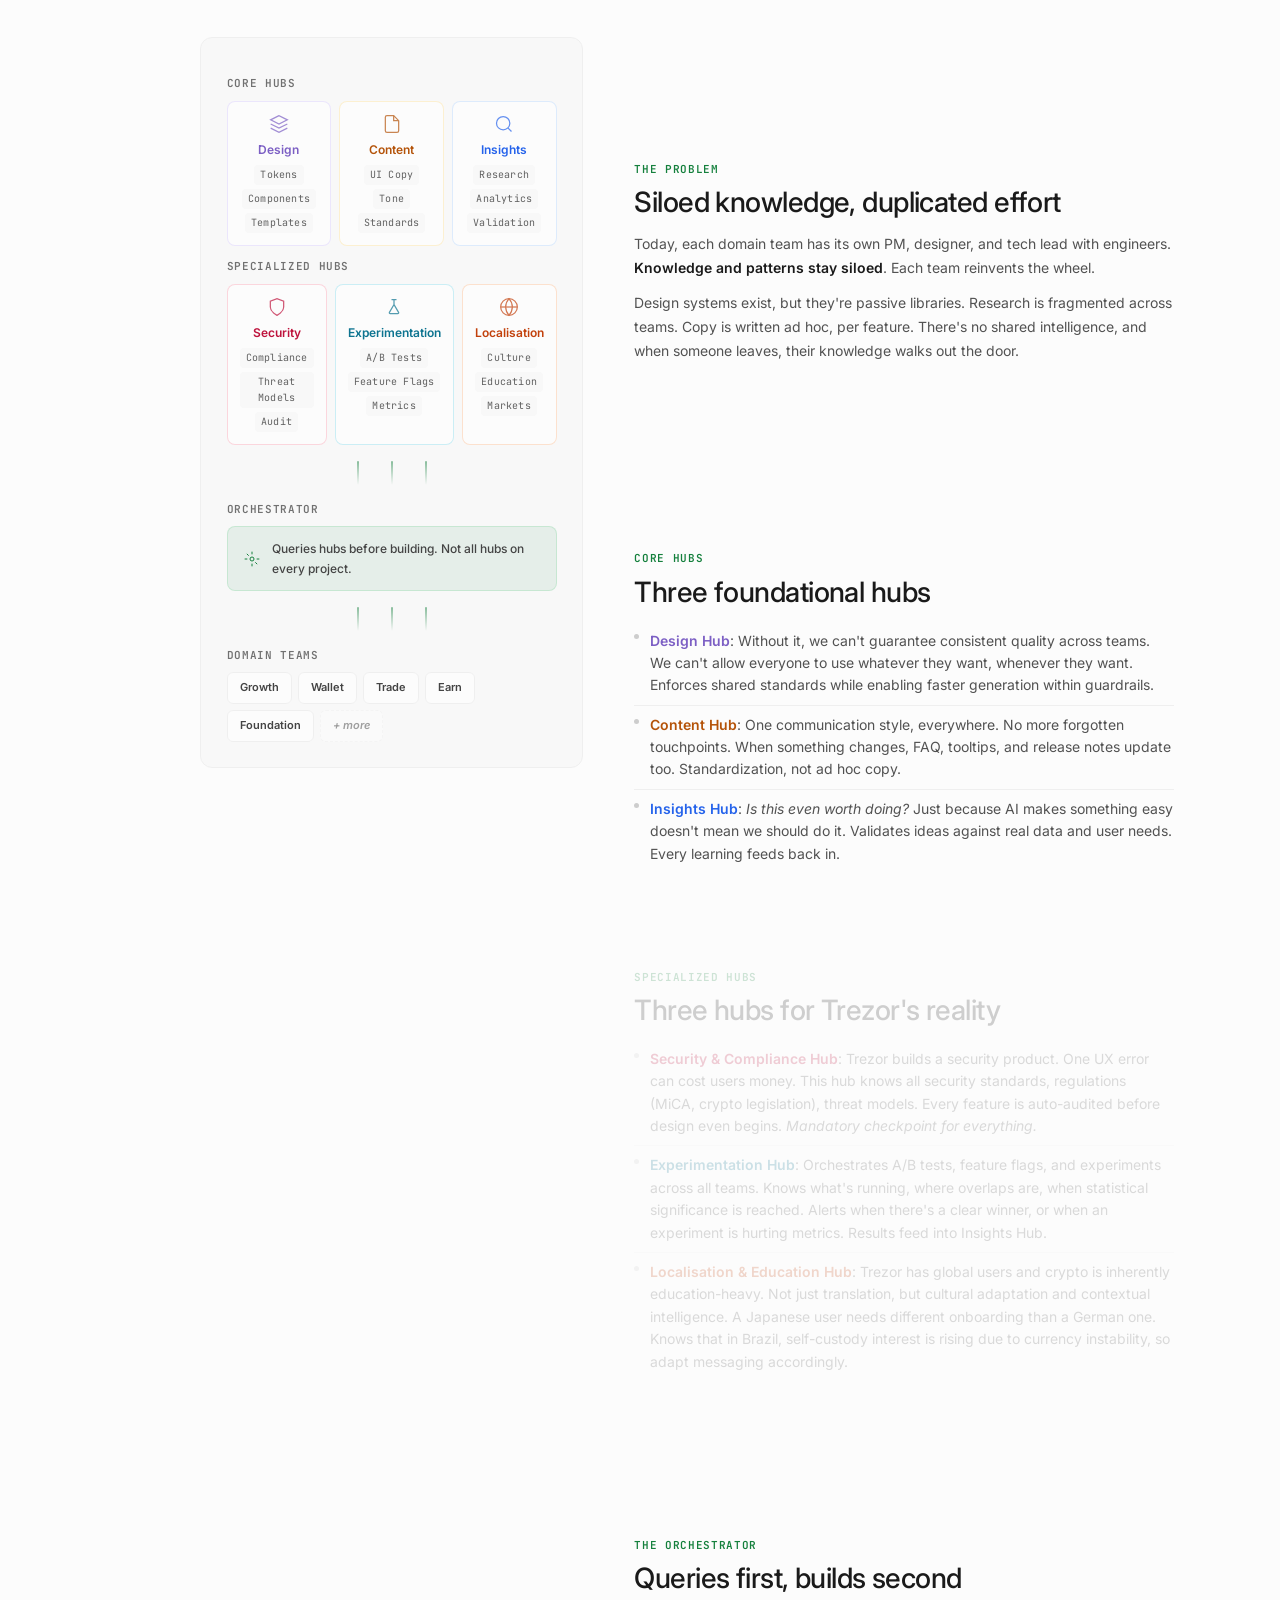
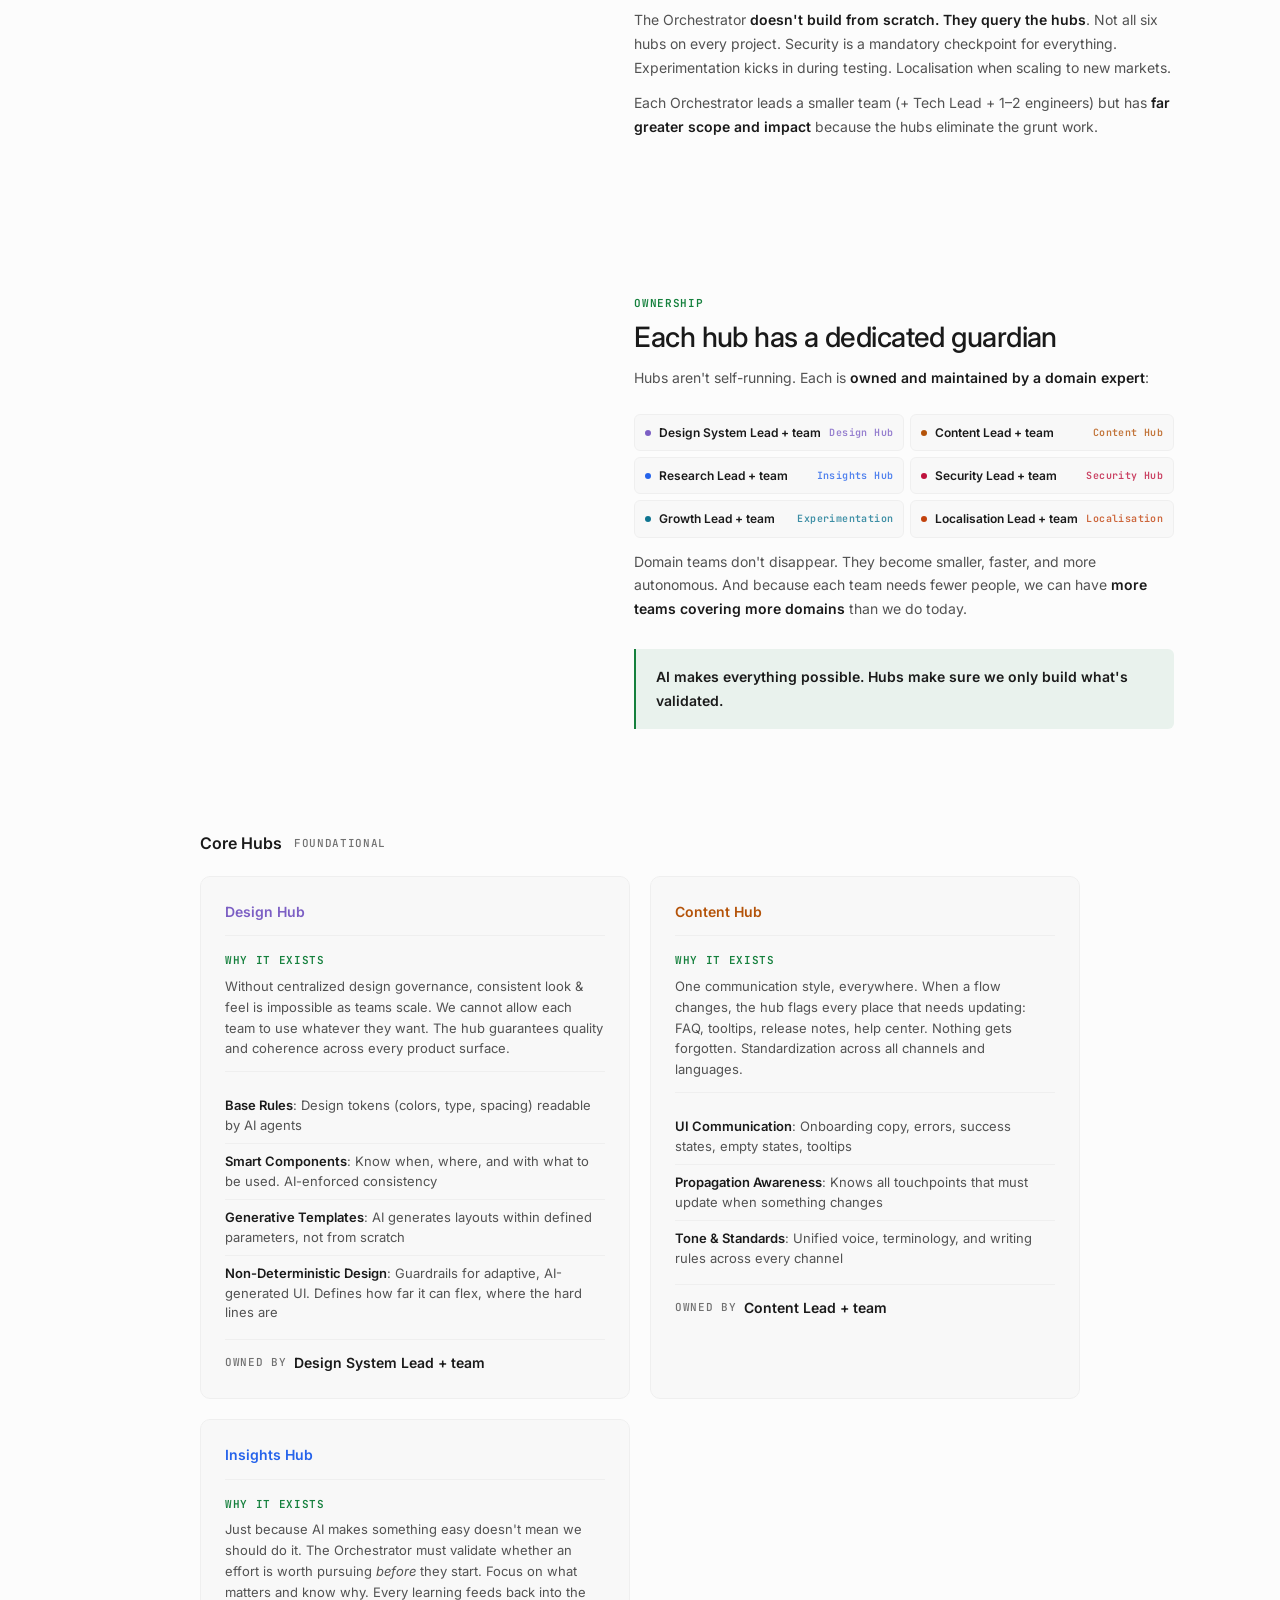
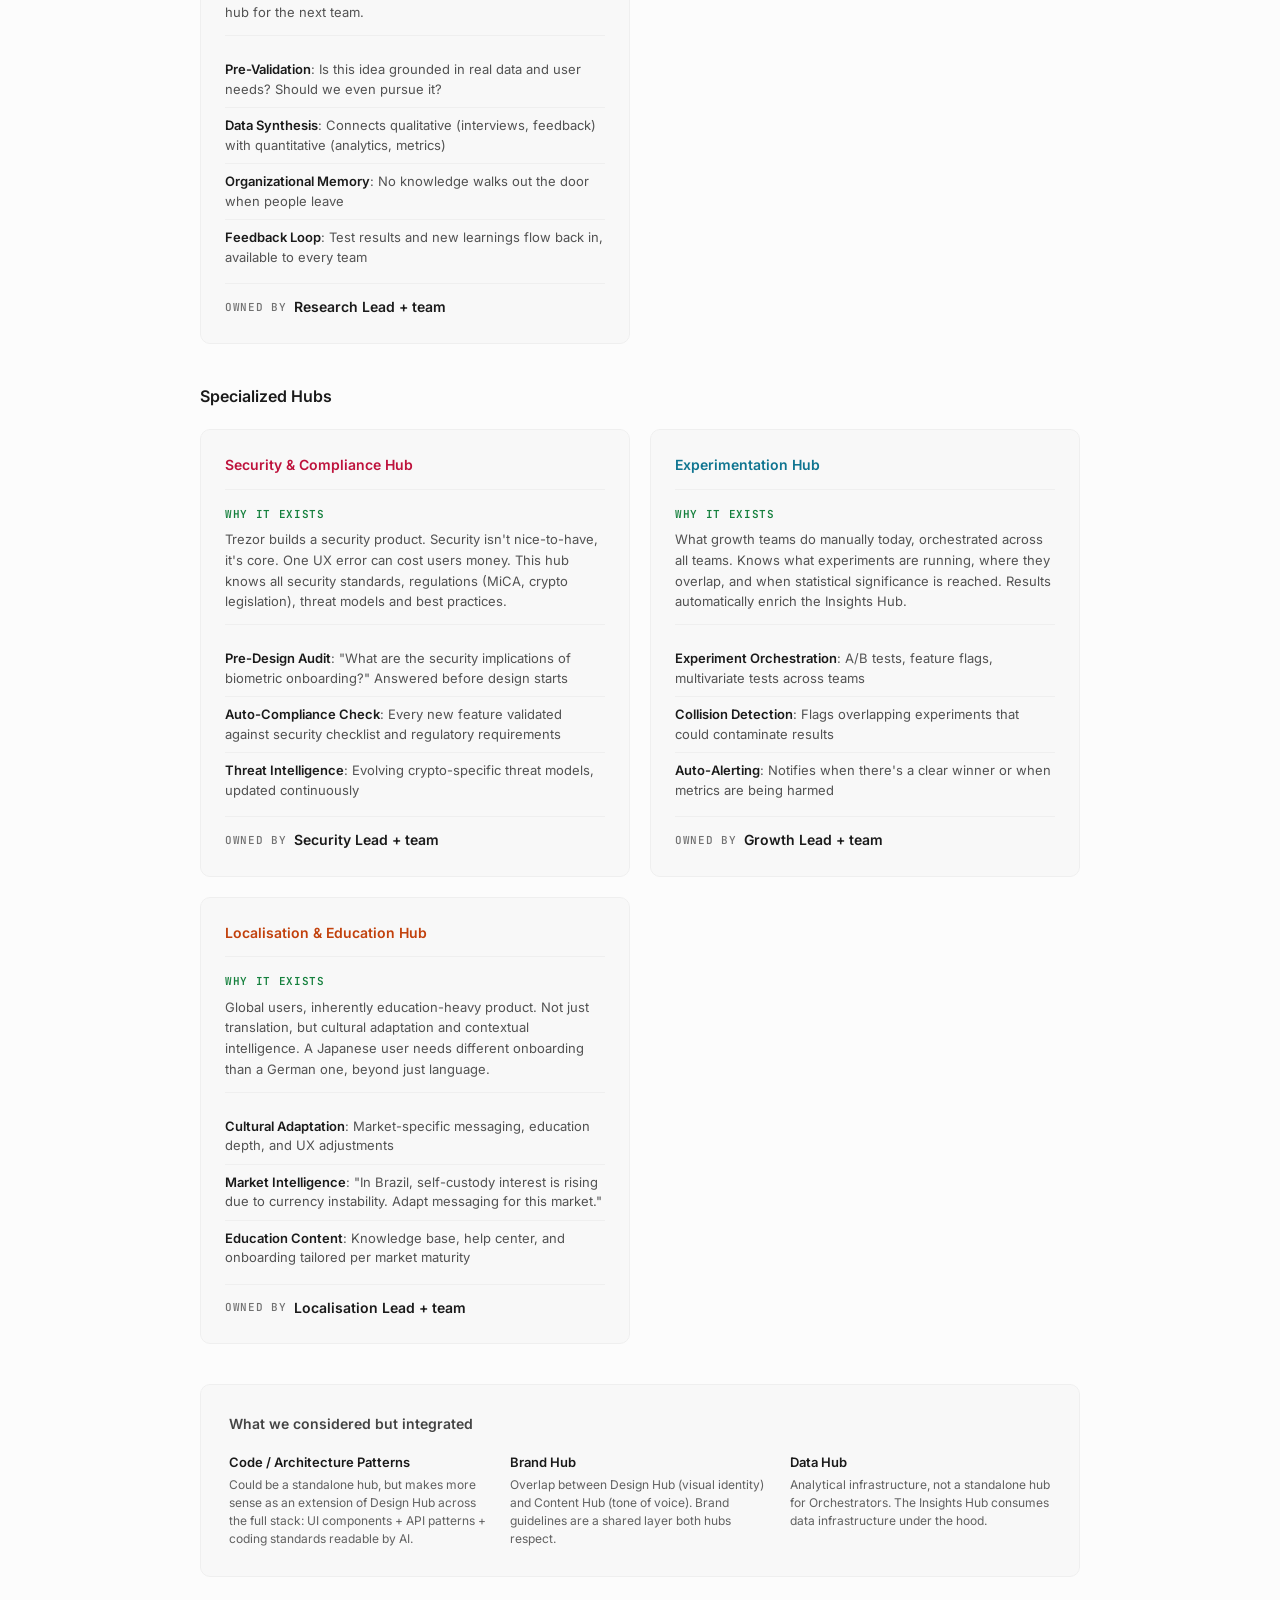
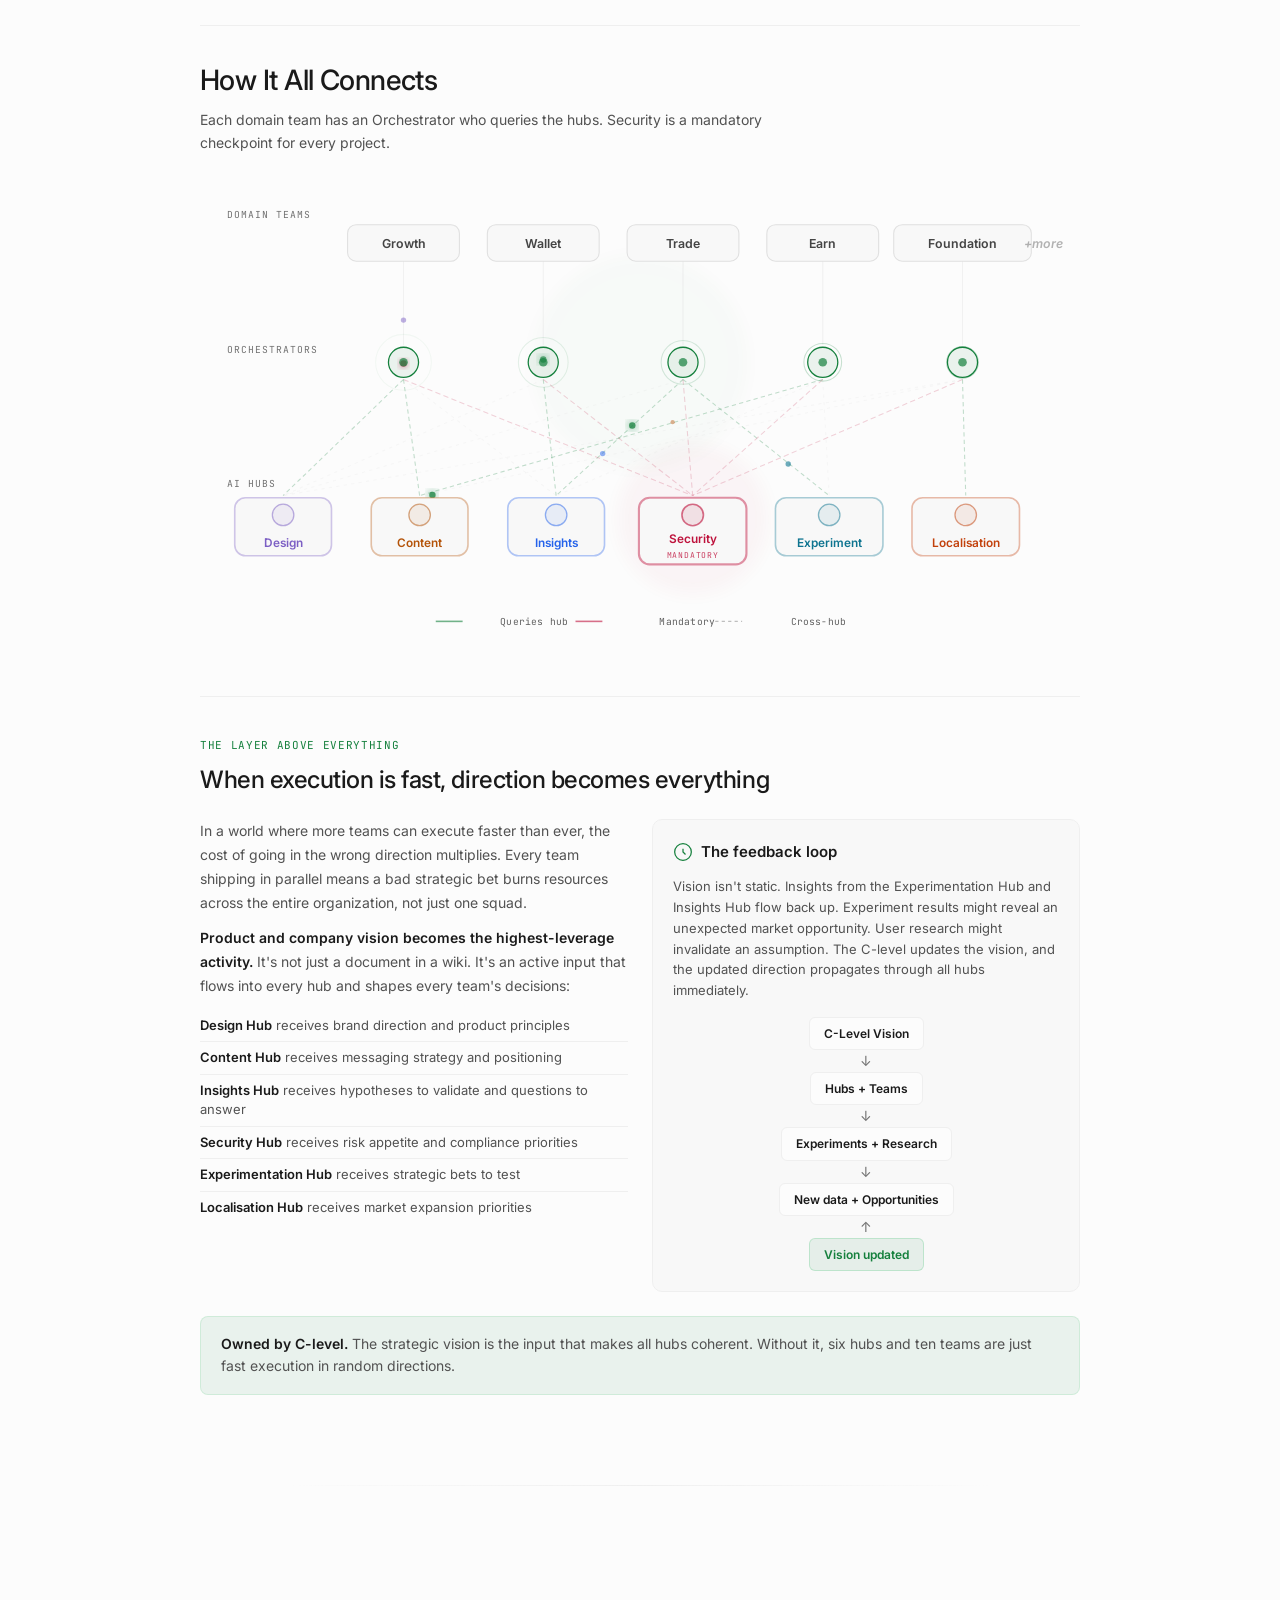
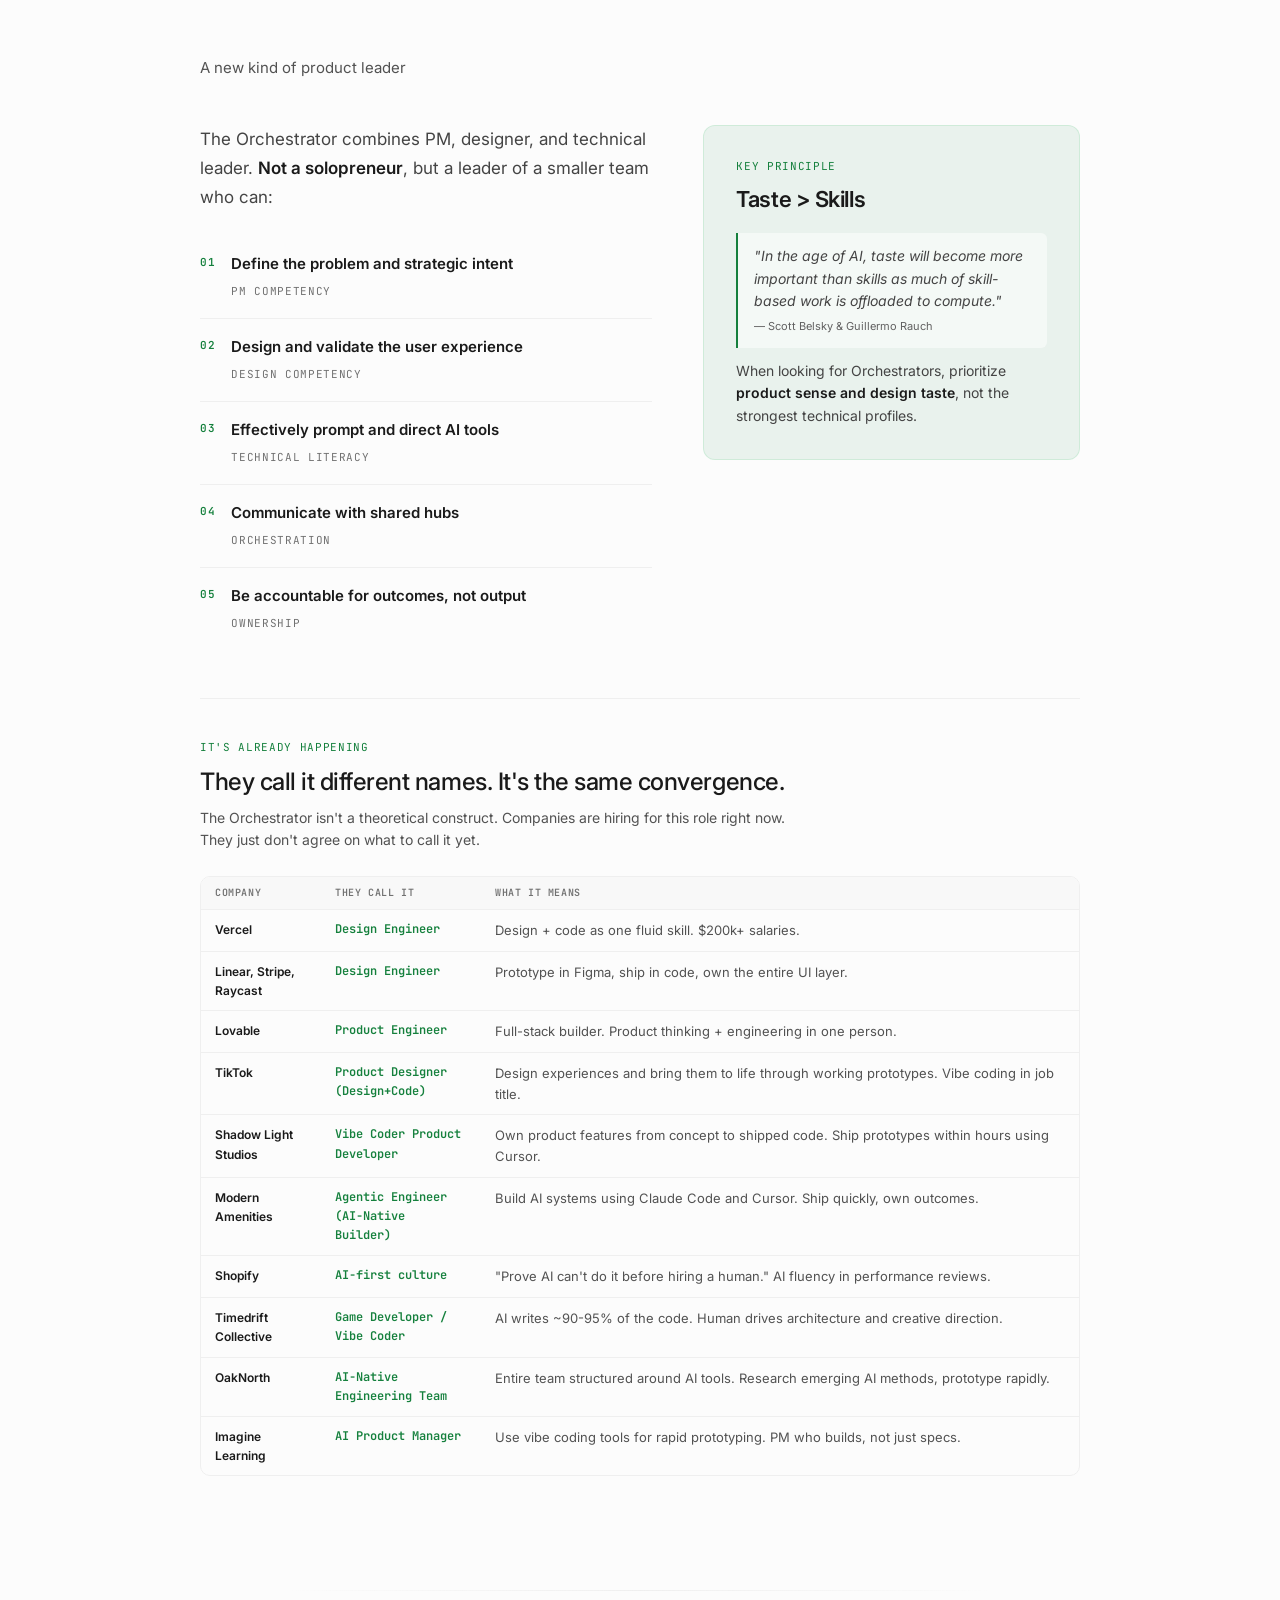
==== commit 038ab59a: "Update presentation with latest local changes Co-Authored-By: Claude Opus 4.6 (1M context) <noreply@" ====
--- a/index.html
+++ b/index.html
@@ -13,6 +13,50 @@
     </script>
 </head>
 <body>
+
+    <!-- 90s Easter Egg (hidden behind the main page) -->
+    <div class="retro-90s" id="retro-90s">
+        <div class="retro-stars"></div>
+        <div class="retro-content">
+            <marquee behavior="alternate" scrollamount="3" class="retro-marquee-top">★ ★ ★ Welcome to the INFORMATION SUPERHIGHWAY ★ ★ ★</marquee>
+            <div class="retro-center">
+                <img src="[data-uri]" class="retro-under-construction" alt="">
+                <h1 class="retro-title">
+                    <span class="retro-letter" style="color:#ff0000">B</span><span class="retro-letter" style="color:#ff8800">A</span><span class="retro-letter" style="color:#ffff00">C</span><span class="retro-letter" style="color:#00ff00">K</span>
+                    <br>
+                    <span class="retro-letter" style="color:#00ffff">T</span><span class="retro-letter" style="color:#0088ff">O</span>
+                    <br>
+                    <span class="retro-letter" style="color:#8800ff">T</span><span class="retro-letter" style="color:#ff00ff">H</span><span class="retro-letter" style="color:#ff0088">E</span>
+                    <br>
+                    <span class="retro-blink">90's</span>
+                </h1>
+                <p class="retro-subtext">You've reached the end of the Internet.</p>
+                <div class="retro-hit-counter">
+                    <span class="retro-counter-label">You are visitor number:</span>
+                    <span class="retro-counter-digits">
+                        <span class="retro-digit">0</span><span class="retro-digit">0</span><span class="retro-digit">1</span><span class="retro-digit">3</span><span class="retro-digit">3</span><span class="retro-digit">7</span>
+                    </span>
+                </div>
+                <div class="retro-guestbook">
+                    <a href="#" class="retro-link" onclick="return false">&#128214; Sign my Guestbook!</a>
+                    <span class="retro-separator">|</span>
+                    <a href="#" class="retro-link" onclick="return false">&#128231; Email me!</a>
+                    <span class="retro-separator">|</span>
+                    <a href="#" class="retro-link" onclick="return false">&#127760; Cool Links</a>
+                </div>
+                <marquee scrollamount="2" class="retro-marquee-bottom">This page is best viewed in Netscape Navigator 3.0 at 800x600 resolution &nbsp;&nbsp;&nbsp; *** &nbsp;&nbsp;&nbsp; Last updated: March 1997 &nbsp;&nbsp;&nbsp; *** &nbsp;&nbsp;&nbsp; Made with Notepad</marquee>
+            </div>
+            <div class="retro-badges">
+                <div class="retro-badge">Netscape<br>NOW!</div>
+                <div class="retro-badge">Best viewed<br>800x600</div>
+                <div class="retro-badge">HTML<br>3.2</div>
+                <div class="retro-badge">GeoCities<br>Member</div>
+            </div>
+        </div>
+    </div>
+
+    <!-- Main page content (acts as curtain over 90s section) -->
+    <div id="main-curtain">
 
     <!-- Preloader -->
     <div id="preloader">
@@ -874,6 +918,52 @@
                             <text x="140" y="3" class="arch-text-legend">Cross-hub</text>
                         </g>
                     </svg>
+                </div>
+            </div>
+
+            <!-- Strategic Vision Layer -->
+            <div class="vision-layer blur-fade">
+                <div class="vision-layer-header">
+                    <span class="mono-xs accent-color">The layer above everything</span>
+                    <h3>When execution is fast, direction becomes everything</h3>
+                </div>
+
+                <div class="vision-layer-body">
+                    <div class="vision-layer-text">
+                        <p>In a world where more teams can execute faster than ever, the cost of going in the wrong direction multiplies. Every team shipping in parallel means a bad strategic bet burns resources across the entire organization, not just one squad.</p>
+                        <p><strong>Product and company vision becomes the highest-leverage activity.</strong> It's not just a document in a wiki. It's an active input that flows into every hub and shapes every team's decisions:</p>
+                        <ul class="vision-flow-list">
+                            <li><strong>Design Hub</strong> receives brand direction and product principles</li>
+                            <li><strong>Content Hub</strong> receives messaging strategy and positioning</li>
+                            <li><strong>Insights Hub</strong> receives hypotheses to validate and questions to answer</li>
+                            <li><strong>Security Hub</strong> receives risk appetite and compliance priorities</li>
+                            <li><strong>Experimentation Hub</strong> receives strategic bets to test</li>
+                            <li><strong>Localisation Hub</strong> receives market expansion priorities</li>
+                        </ul>
+                    </div>
+
+                    <div class="vision-layer-card">
+                        <div class="vision-layer-card-header">
+                            <svg width="20" height="20" viewBox="0 0 24 24" fill="none" stroke="var(--accent)" stroke-width="1.5"><circle cx="12" cy="12" r="10"/><path d="M12 8v4l3 3"/></svg>
+                            <h4>The feedback loop</h4>
+                        </div>
+                        <p>Vision isn't static. Insights from the Experimentation Hub and Insights Hub flow back up. Experiment results might reveal an unexpected market opportunity. User research might invalidate an assumption. The C-level updates the vision, and the updated direction propagates through all hubs immediately.</p>
+                        <div class="vision-loop">
+                            <span class="vision-loop-item">C-Level Vision</span>
+                            <span class="vision-loop-arrow">&darr;</span>
+                            <span class="vision-loop-item">Hubs + Teams</span>
+                            <span class="vision-loop-arrow">&darr;</span>
+                            <span class="vision-loop-item">Experiments + Research</span>
+                            <span class="vision-loop-arrow">&darr;</span>
+                            <span class="vision-loop-item">New data + Opportunities</span>
+                            <span class="vision-loop-arrow">&uarr;</span>
+                            <span class="vision-loop-item vision-loop-item--accent">Vision updated</span>
+                        </div>
+                    </div>
+                </div>
+
+                <div class="vision-layer-owner">
+                    <strong>Owned by C-level.</strong> The strategic vision is the input that makes all hubs coherent. Without it, six hubs and ten teams are just fast execution in random directions.
                 </div>
             </div>
 
@@ -1281,6 +1371,11 @@
         </div>
     </footer>
 
+    </div><!-- /main-curtain -->
+
+    <!-- Extra scroll space for the curtain reveal -->
+    <div class="retro-scroll-spacer" id="retro-scroll-spacer"></div>
+
     <script src="js/main.js"></script>
 </body>
 </html>
--- a/css/styles.css
+++ b/css/styles.css
@@ -90,7 +90,7 @@
 html { scroll-behavior: smooth; -webkit-font-smoothing: antialiased; -moz-osx-font-smoothing: grayscale; }
 body {
     font-family: var(--font-sans);
-    background: var(--gray-1);
+    background: transparent;
     color: var(--gray-12);
     line-height: 1.6;
     font-size: 15px;
@@ -991,6 +991,102 @@
     white-space: nowrap; opacity: 0.8;
 }
 
+/* ─── Strategic Vision Layer ────────────────────────────── */
+.vision-layer {
+    margin-top: 3rem; padding-top: 2.5rem;
+    border-top: 1px solid var(--gray-3);
+}
+.vision-layer-header { margin-bottom: 1.25rem; }
+.vision-layer-header .mono-xs { display: block; margin-bottom: 0.375rem; }
+.vision-layer-header h3 {
+    font-size: clamp(18px, 3vw, 24px); font-weight: 500;
+    letter-spacing: -0.02em; color: var(--gray-12);
+}
+
+.vision-layer-body {
+    display: grid; grid-template-columns: 1fr 1fr;
+    gap: 1.5rem; margin-bottom: 1.5rem;
+}
+@media (max-width: 768px) { .vision-layer-body { grid-template-columns: 1fr; } }
+
+.vision-layer-text p { font-size: 14px; color: var(--gray-8); line-height: 1.7; margin-bottom: 0.75rem; }
+.vision-flow-list { list-style: none; padding: 0; }
+.vision-flow-list li {
+    font-size: 13px; color: var(--gray-8); line-height: 1.5;
+    padding: 0.375rem 0; border-bottom: 1px solid var(--gray-3);
+}
+.vision-flow-list li:last-child { border-bottom: none; }
+.vision-flow-list li strong { color: var(--gray-12); }
+
+.vision-layer-card {
+    padding: 1.25rem; background: var(--gray-2);
+    border: 1px solid var(--gray-3); border-radius: 10px;
+}
+.vision-layer-card-header {
+    display: flex; align-items: center; gap: 0.5rem;
+    margin-bottom: 0.75rem;
+}
+.vision-layer-card-header h4 { font-size: 15px; font-weight: 600; color: var(--gray-12); }
+.vision-layer-card p { font-size: 13px; color: var(--gray-8); line-height: 1.6; margin-bottom: 1rem; }
+
+.vision-loop {
+    display: flex; flex-direction: column; align-items: center; gap: 0.25rem;
+}
+.vision-loop-item {
+    font-size: 12px; font-weight: 600; color: var(--gray-12);
+    padding: 0.375rem 0.875rem;
+    background: var(--gray-1); border: 1px solid var(--gray-3);
+    border-radius: 6px; text-align: center;
+}
+.vision-loop-item--accent {
+    background: var(--accent-dim); border-color: rgba(29,185,84,0.2);
+    color: var(--accent);
+}
+.vision-loop-arrow { color: var(--gray-6); font-size: 14px; line-height: 1; }
+
+/* Trezor example */
+.vision-layer-example {
+    margin-bottom: 1.5rem; padding: 1.5rem;
+    background: var(--gray-2); border: 1px solid var(--gray-3);
+    border-radius: 12px;
+}
+.vision-layer-example-header { margin-bottom: 1.25rem; }
+.vision-layer-example-header .mono-xs { display: block; margin-bottom: 0.25rem; }
+.vision-layer-example-header h4 { font-size: 16px; font-weight: 600; color: var(--gray-12); }
+
+.vision-layer-statements {
+    display: grid; grid-template-columns: 1fr 1fr; gap: 0.75rem;
+    margin-bottom: 1.25rem;
+}
+@media (max-width: 600px) { .vision-layer-statements { grid-template-columns: 1fr; } }
+
+.vision-statement {
+    padding: 1rem; background: var(--gray-1);
+    border: 1px solid var(--gray-3); border-radius: 8px;
+}
+.vision-statement-label { display: block; margin-bottom: 0.375rem; color: var(--accent); font-weight: 600; }
+.vision-statement-text {
+    font-size: 15px; font-weight: 600; color: var(--gray-12);
+    line-height: 1.4; font-style: italic; margin: 0;
+}
+
+.vision-layer-implications p { font-size: 14px; color: var(--gray-8); margin-bottom: 0.75rem; }
+.vision-impl-list { list-style: none; padding: 0; }
+.vision-impl-list li {
+    font-size: 13px; color: var(--gray-8); line-height: 1.6;
+    padding: 0.5rem 0; border-bottom: 1px solid var(--gray-3);
+}
+.vision-impl-list li:last-child { border-bottom: none; }
+.vision-impl-list li strong { color: var(--gray-12); }
+
+.vision-layer-owner {
+    font-size: 14px; color: var(--gray-8); line-height: 1.6;
+    padding: 1rem 1.25rem;
+    background: var(--accent-dim); border: 1px solid rgba(29,185,84,0.12);
+    border-radius: 8px;
+}
+.vision-layer-owner strong { color: var(--gray-12); }
+
 /* ─── Architecture Diagram (pure SVG, interactive) ──────── */
 .arch-diagram-section {
     margin-top: 3rem; padding-top: 2rem;
@@ -1490,6 +1586,152 @@
 .footer-inner { display: flex; align-items: center; justify-content: space-between; }
 .footer .mono-xs { color: var(--gray-5); }
 
+/* ─── 90s Easter Egg ───────────────────────────────────── */
+.retro-90s {
+    position: fixed; inset: 0; z-index: 0;
+    background: #000080;
+    background-image:
+        radial-gradient(circle at 20% 30%, #1a0040 0%, transparent 50%),
+        radial-gradient(circle at 80% 70%, #400040 0%, transparent 50%),
+        linear-gradient(180deg, #000060, #000080, #200060);
+    display: flex; align-items: center; justify-content: center;
+    overflow: hidden;
+    visibility: hidden; opacity: 0;
+    transition: visibility 0s 0.3s, opacity 0.3s;
+}
+.retro-90s.visible { visibility: visible; opacity: 1; transition: visibility 0s, opacity 0.3s; }
+
+.retro-stars {
+    position: absolute; inset: 0;
+    background-image:
+        radial-gradient(1px 1px at 10% 20%, #fff, transparent),
+        radial-gradient(1px 1px at 30% 60%, #ff0, transparent),
+        radial-gradient(2px 2px at 50% 10%, #fff, transparent),
+        radial-gradient(1px 1px at 70% 40%, #0ff, transparent),
+        radial-gradient(1px 1px at 90% 80%, #fff, transparent),
+        radial-gradient(1px 1px at 15% 85%, #f0f, transparent),
+        radial-gradient(2px 2px at 60% 90%, #fff, transparent),
+        radial-gradient(1px 1px at 85% 15%, #ff0, transparent),
+        radial-gradient(1px 1px at 40% 35%, #fff, transparent),
+        radial-gradient(1px 1px at 25% 50%, #0ff, transparent);
+    animation: retroTwinkle 3s ease-in-out infinite alternate;
+}
+@keyframes retroTwinkle { from { opacity: 0.5; } to { opacity: 1; } }
+
+.retro-content {
+    position: relative; z-index: 1;
+    display: flex; flex-direction: column; align-items: center;
+    text-align: center; gap: 1.5rem;
+    max-width: 600px; padding: 2rem;
+}
+
+.retro-marquee-top {
+    font-family: 'Comic Sans MS', 'Comic Sans', cursive;
+    color: #ffff00; font-size: 14px;
+    width: 100%;
+}
+
+.retro-title {
+    font-family: 'Comic Sans MS', 'Comic Sans', cursive;
+    font-size: clamp(40px, 8vw, 80px);
+    font-weight: 900; line-height: 1;
+    text-shadow: 3px 3px 0 #000, 0 0 20px rgba(255,0,255,0.5), 0 0 40px rgba(0,255,255,0.3);
+    letter-spacing: 0.05em;
+}
+
+.retro-letter {
+    display: inline-block;
+    animation: retroBounce 0.6s ease-in-out infinite alternate;
+}
+.retro-letter:nth-child(2) { animation-delay: 0.1s; }
+.retro-letter:nth-child(3) { animation-delay: 0.2s; }
+.retro-letter:nth-child(4) { animation-delay: 0.3s; }
+.retro-letter:nth-child(5) { animation-delay: 0.4s; }
+.retro-letter:nth-child(6) { animation-delay: 0.5s; }
+.retro-letter:nth-child(7) { animation-delay: 0.6s; }
+.retro-letter:nth-child(8) { animation-delay: 0.7s; }
+.retro-letter:nth-child(9) { animation-delay: 0.8s; }
+
+@keyframes retroBounce {
+    from { transform: translateY(0) rotate(-2deg); }
+    to { transform: translateY(-6px) rotate(2deg); }
+}
+
+.retro-blink {
+    display: block;
+    font-size: clamp(60px, 12vw, 120px);
+    color: #00ff00;
+    text-shadow: 0 0 10px #00ff00, 0 0 30px #00ff00, 0 0 60px #00ff00, 3px 3px 0 #000;
+    animation: retroBlinkAnim 1s step-end infinite;
+}
+@keyframes retroBlinkAnim { 0%, 100% { opacity: 1; } 50% { opacity: 0.3; } }
+
+.retro-subtext {
+    font-family: 'Comic Sans MS', 'Comic Sans', cursive;
+    color: #00ffff; font-size: 16px;
+    text-shadow: 1px 1px 0 #000;
+}
+
+.retro-hit-counter {
+    display: flex; flex-direction: column; align-items: center; gap: 0.3rem;
+    font-family: 'Comic Sans MS', 'Comic Sans', cursive;
+    color: #ffff00; font-size: 12px;
+}
+.retro-counter-digits {
+    display: flex; gap: 2px;
+    background: #000; border: 2px inset #808080;
+    padding: 4px 8px;
+}
+.retro-digit {
+    font-family: 'Courier New', monospace;
+    font-size: 18px; font-weight: bold; color: #00ff00;
+    width: 16px; text-align: center;
+}
+
+.retro-guestbook {
+    display: flex; align-items: center; gap: 0.5rem;
+    font-family: 'Comic Sans MS', 'Comic Sans', cursive;
+    font-size: 13px;
+}
+.retro-link {
+    color: #00ffff; text-decoration: underline;
+}
+.retro-link:hover { color: #ff00ff; }
+.retro-separator { color: #808080; }
+
+.retro-marquee-bottom {
+    font-family: 'Courier New', monospace;
+    color: #808080; font-size: 11px;
+    width: 100%;
+}
+
+.retro-badges {
+    display: flex; gap: 0.75rem; flex-wrap: wrap; justify-content: center;
+}
+.retro-badge {
+    font-family: 'Courier New', monospace;
+    font-size: 9px; font-weight: bold; color: #000;
+    background: linear-gradient(180deg, #c0c0c0, #808080);
+    border: 2px outset #c0c0c0;
+    padding: 6px 10px;
+    text-align: center; line-height: 1.3;
+    text-transform: uppercase;
+}
+
+/* Curtain effect */
+#main-curtain {
+    position: relative; z-index: 1;
+    background: var(--gray-1);
+    will-change: transform;
+    transition: background 0.2s var(--ease);
+}
+
+.retro-scroll-spacer {
+    height: 100vh;
+    position: relative; z-index: 0;
+    background: transparent;
+}
+
 /* ─── Print ─────────────────────────────────────────────── */
 @media print {
     body { background: white; color: black; }
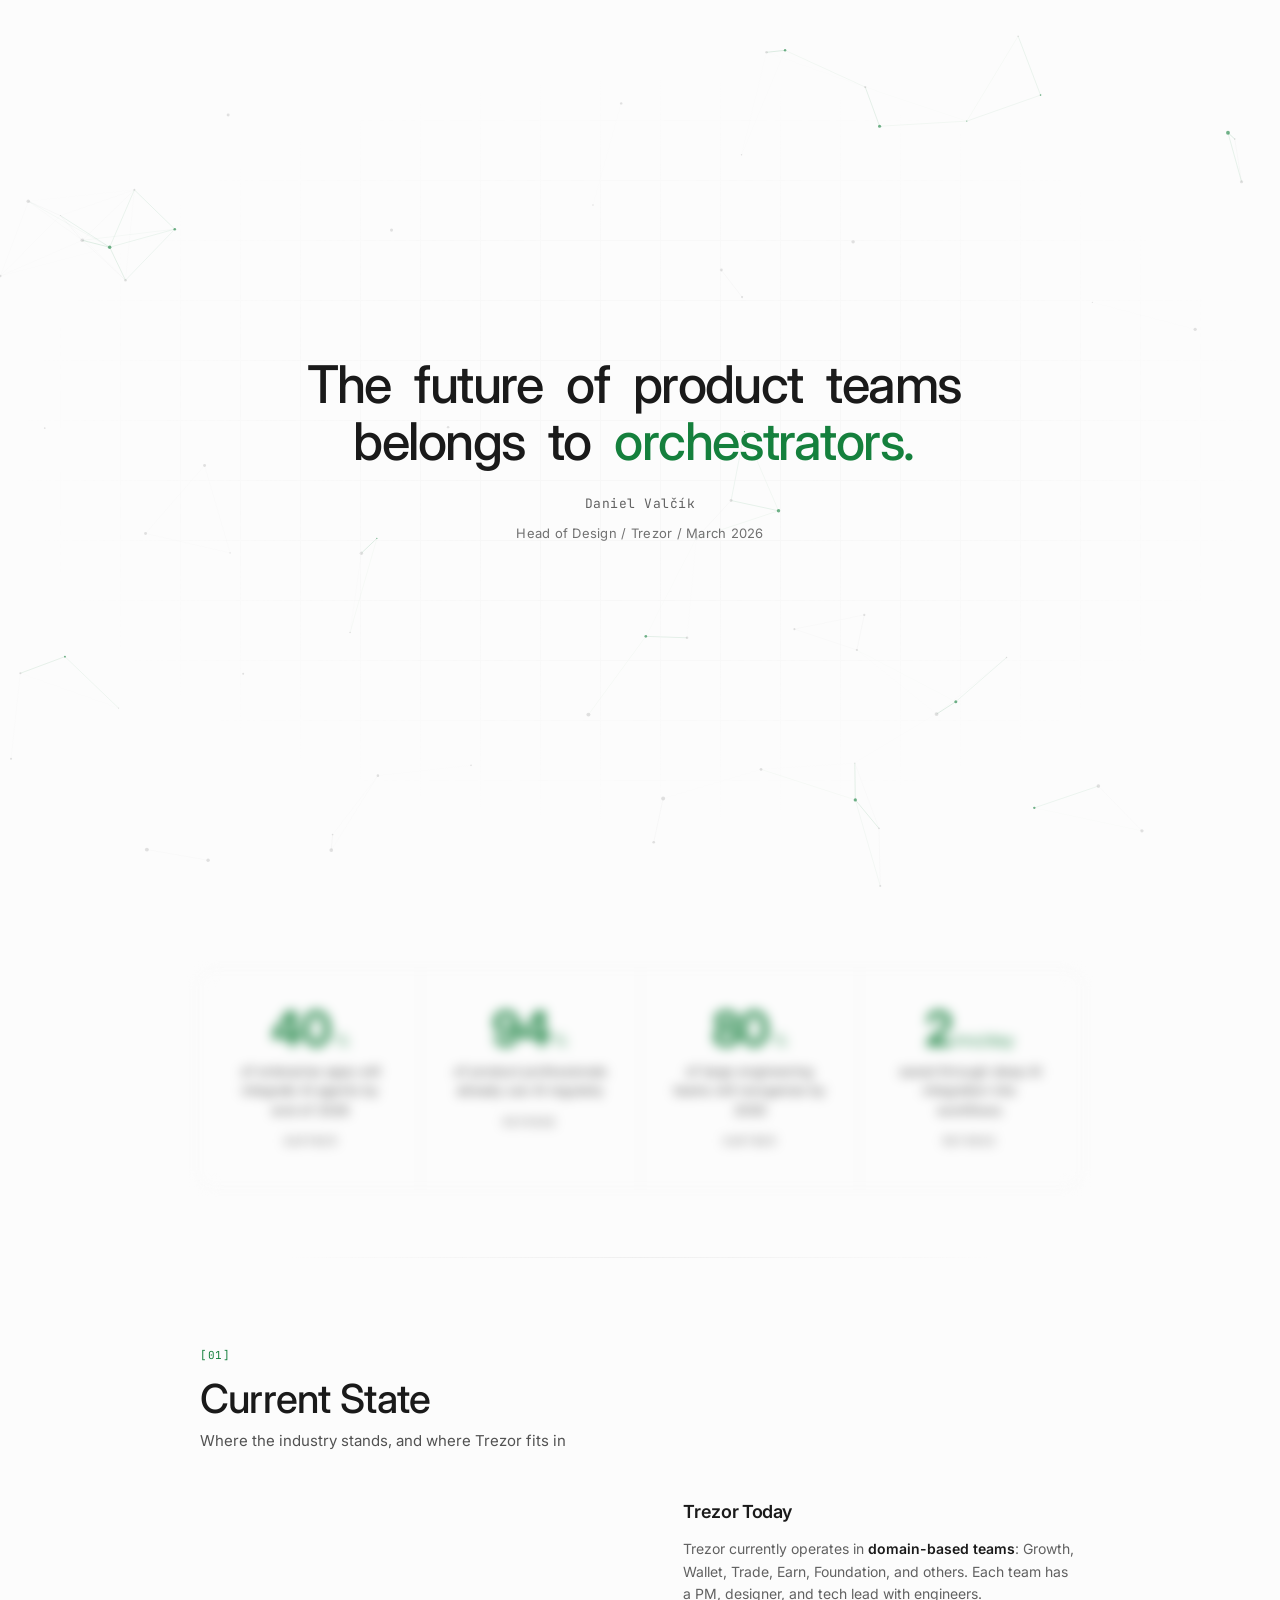
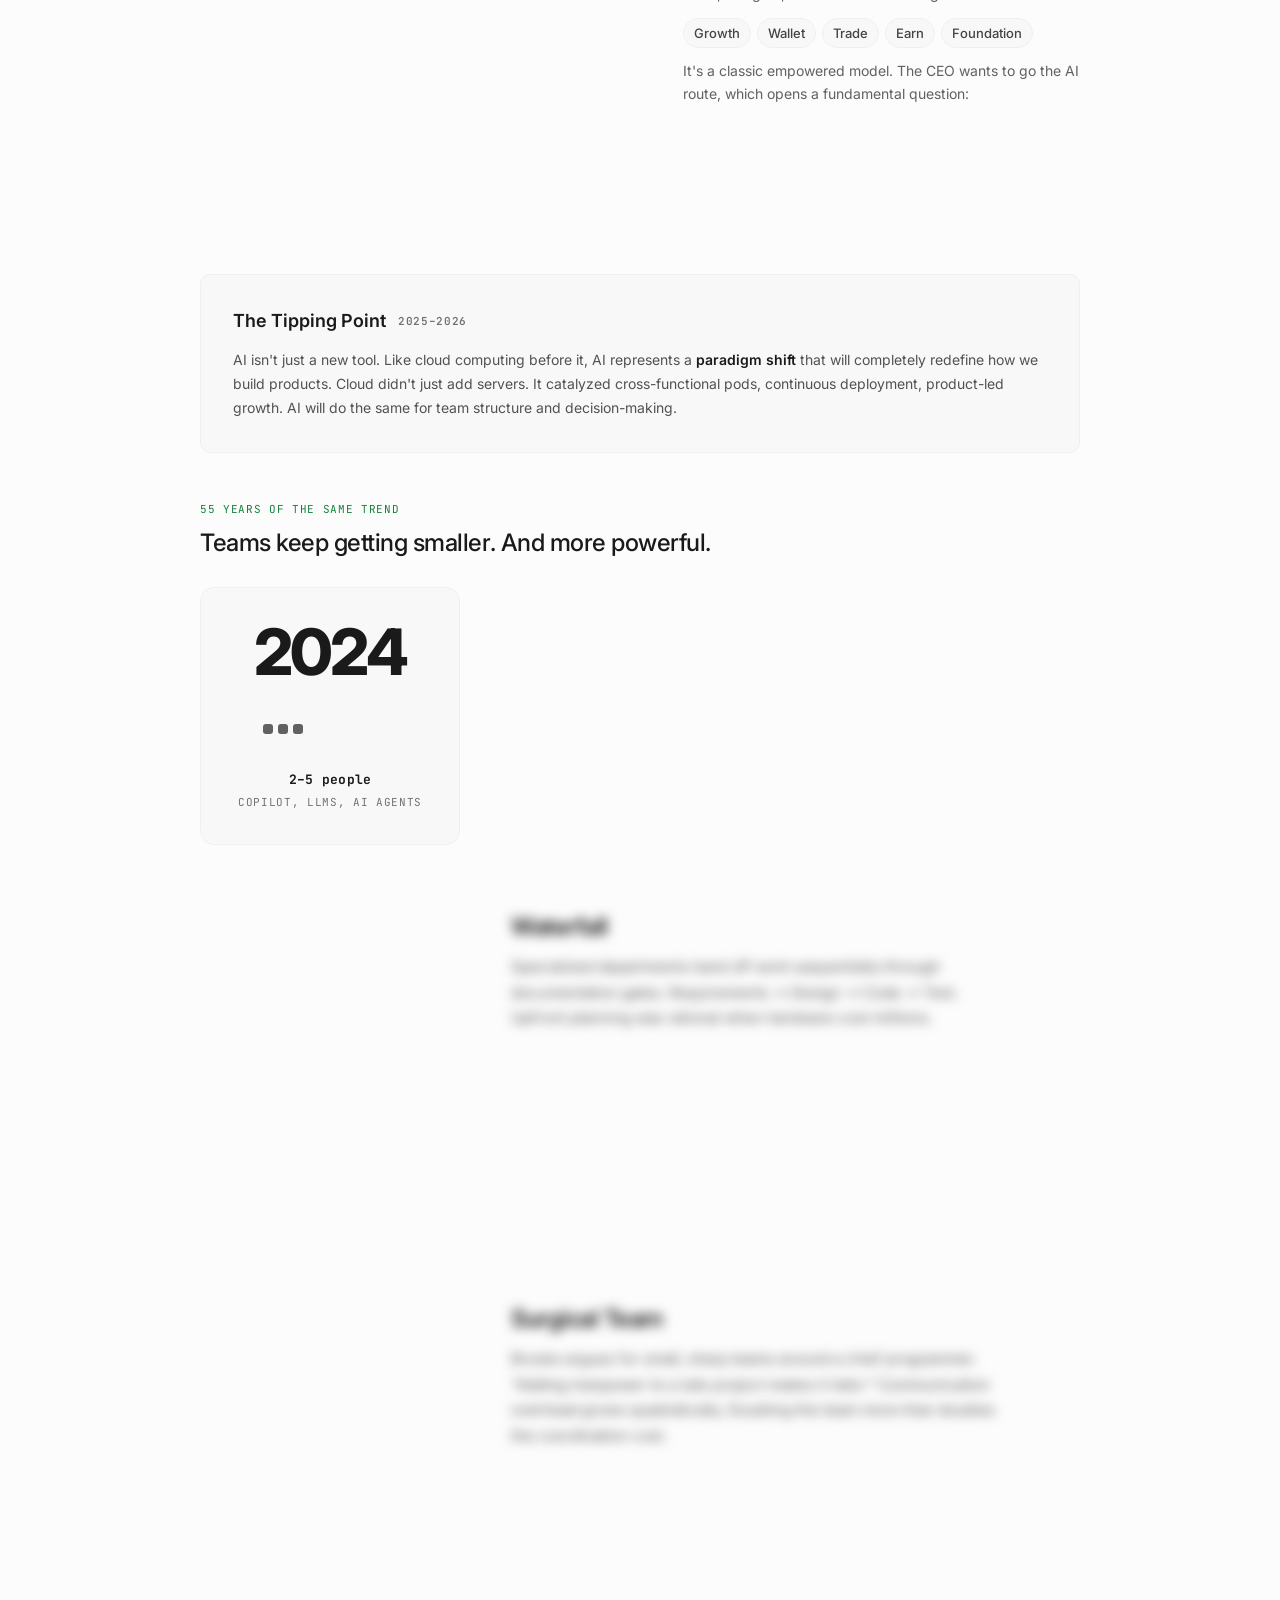
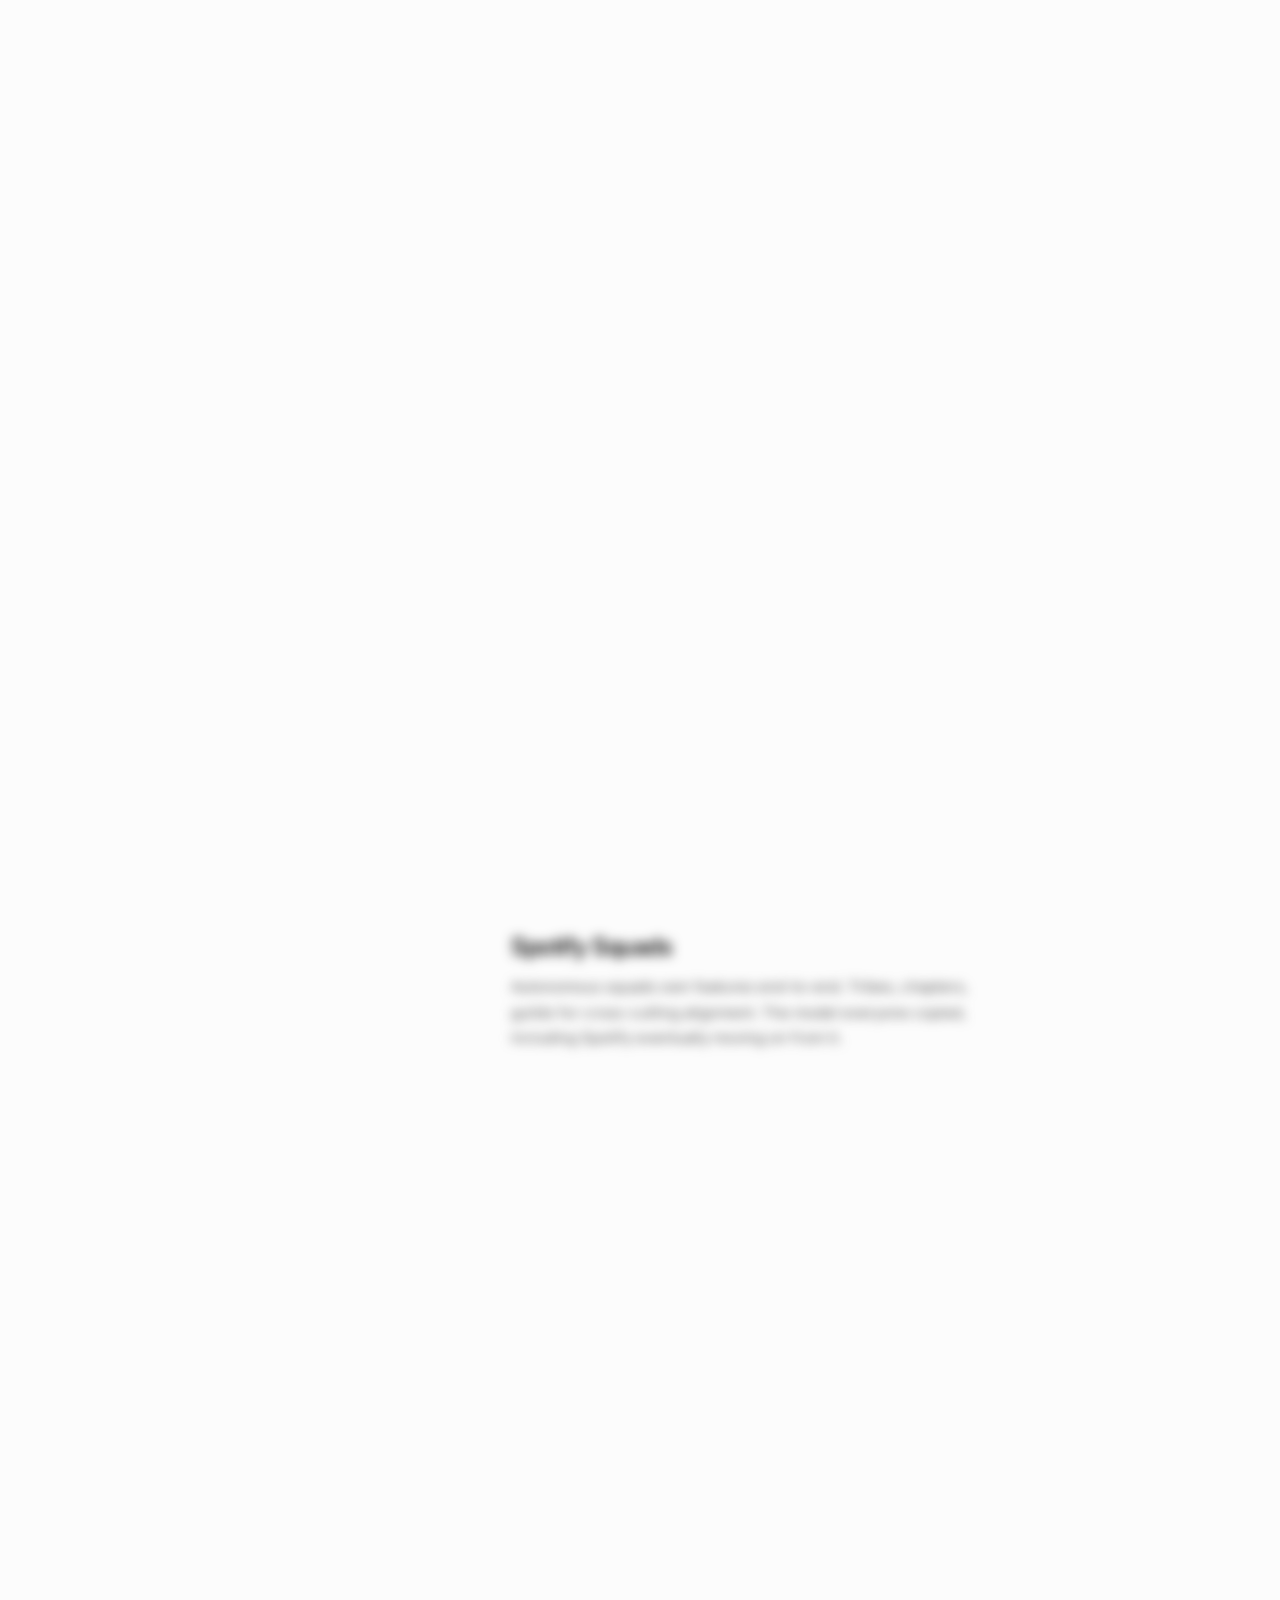
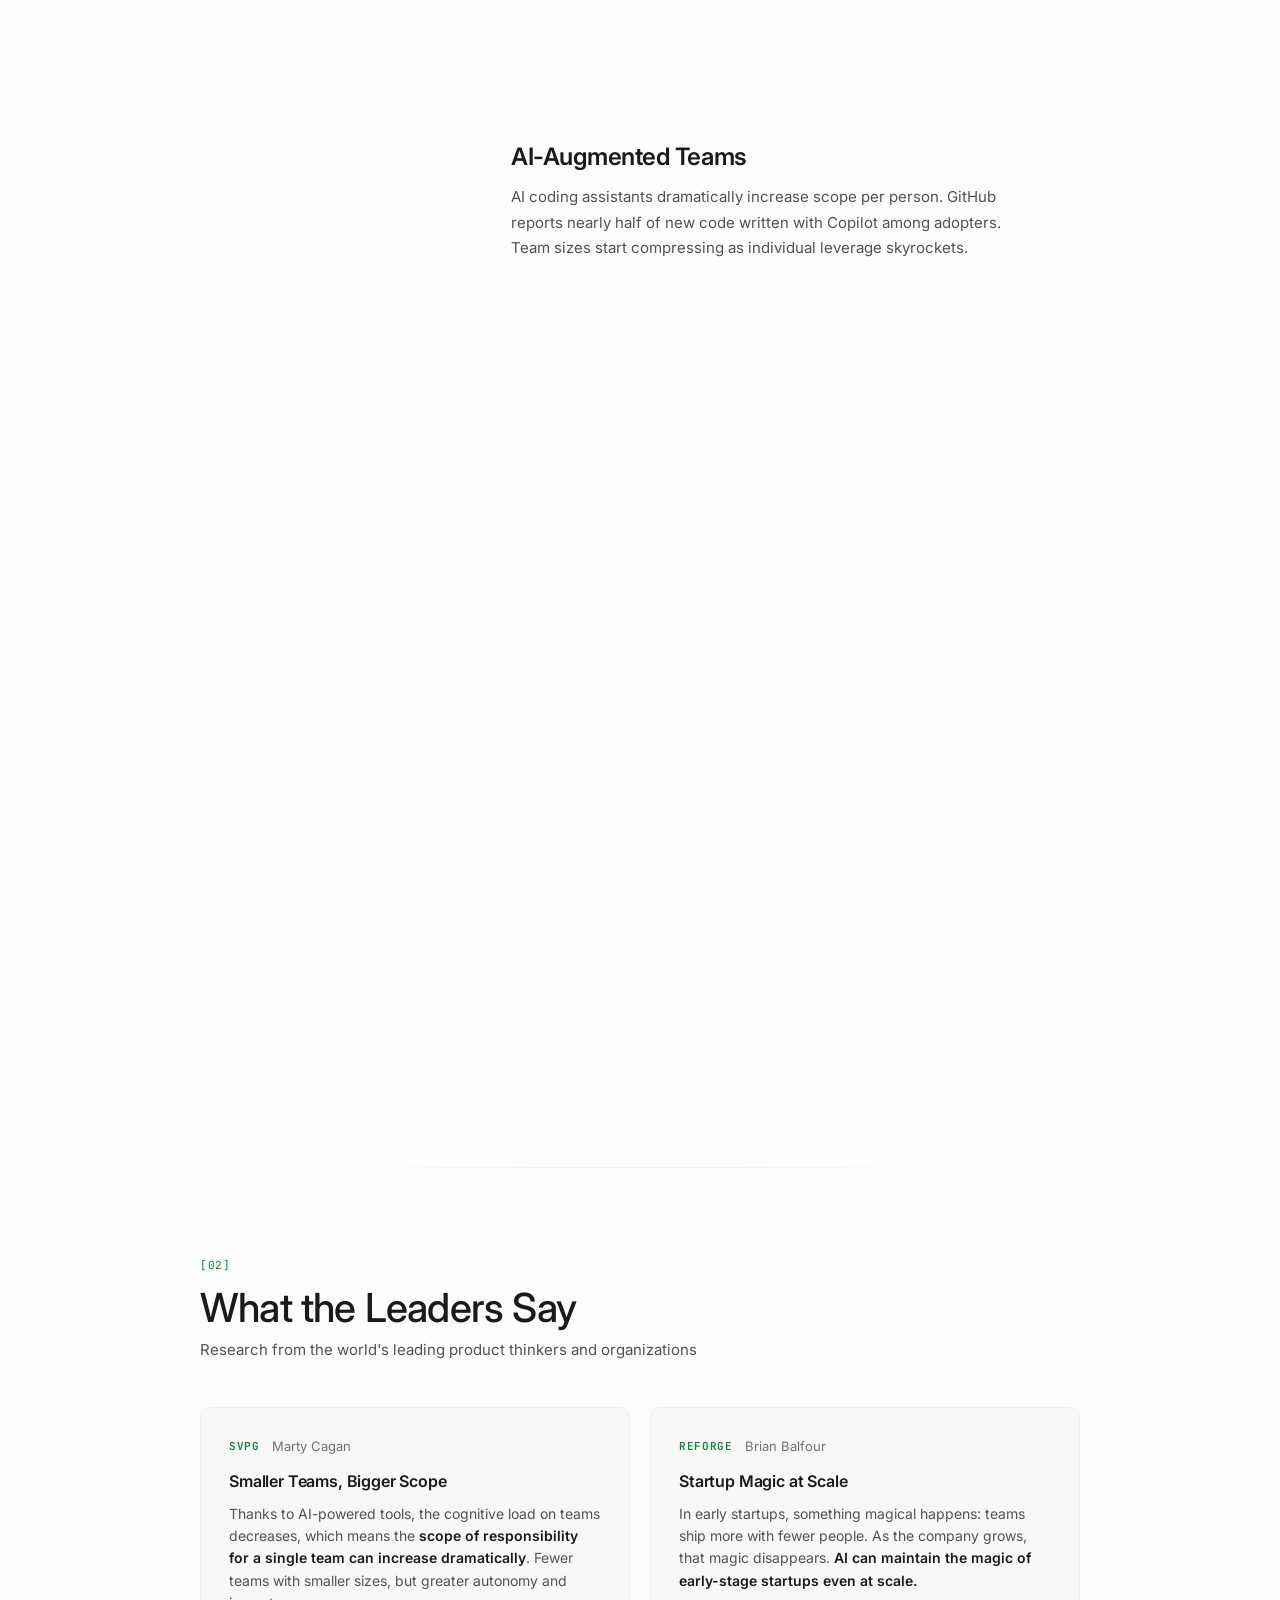
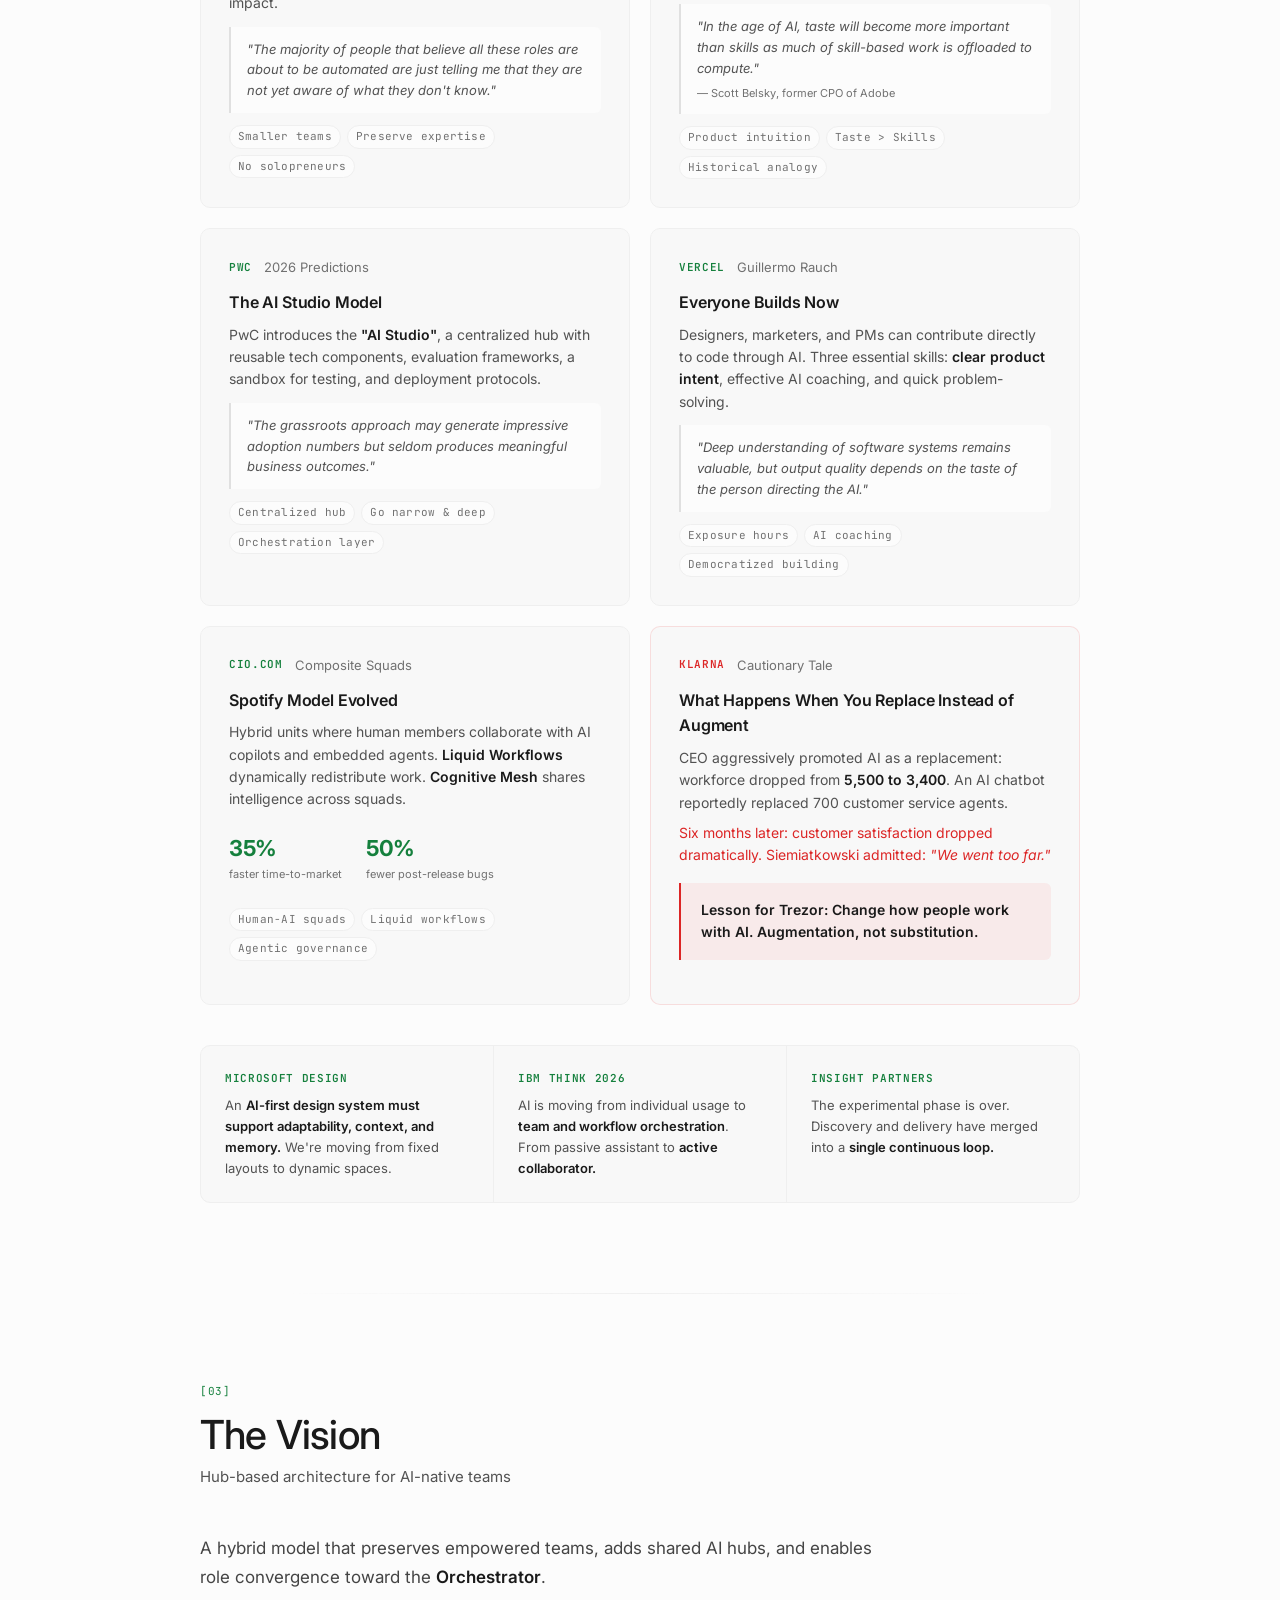
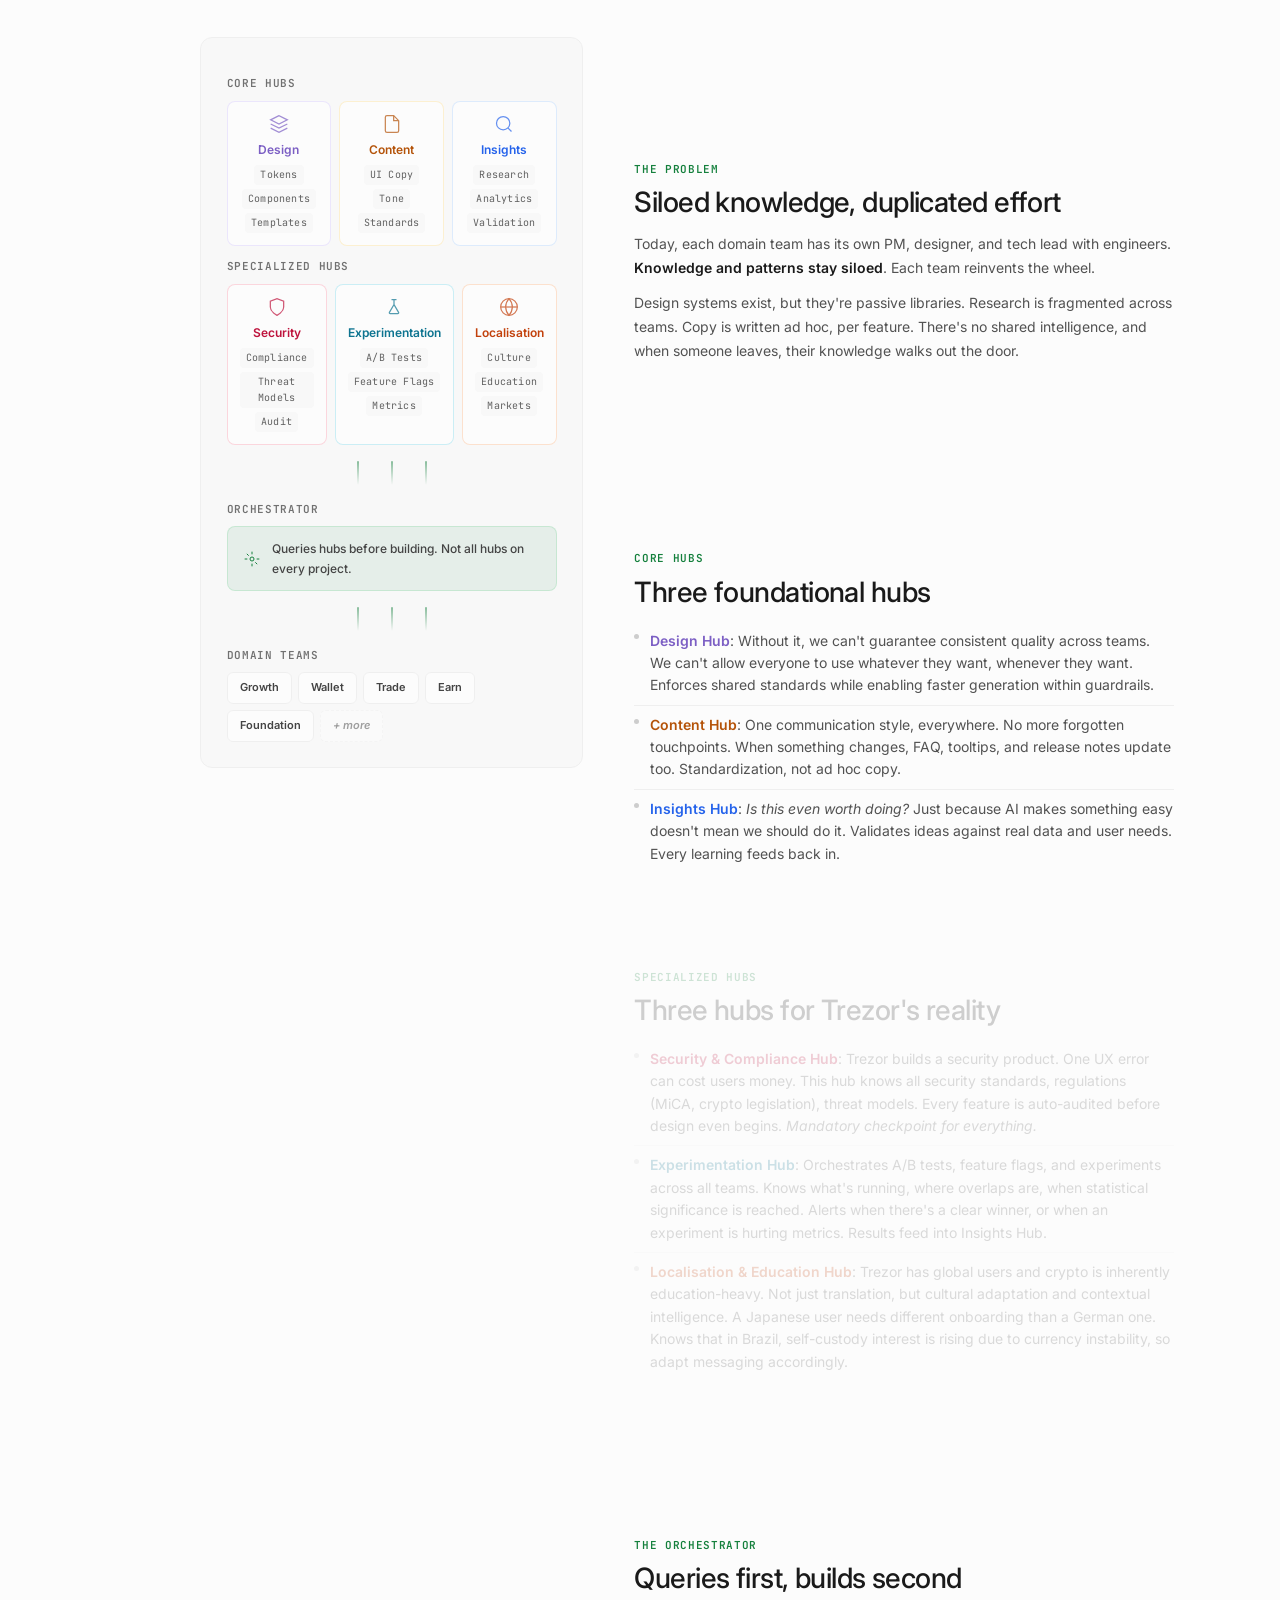
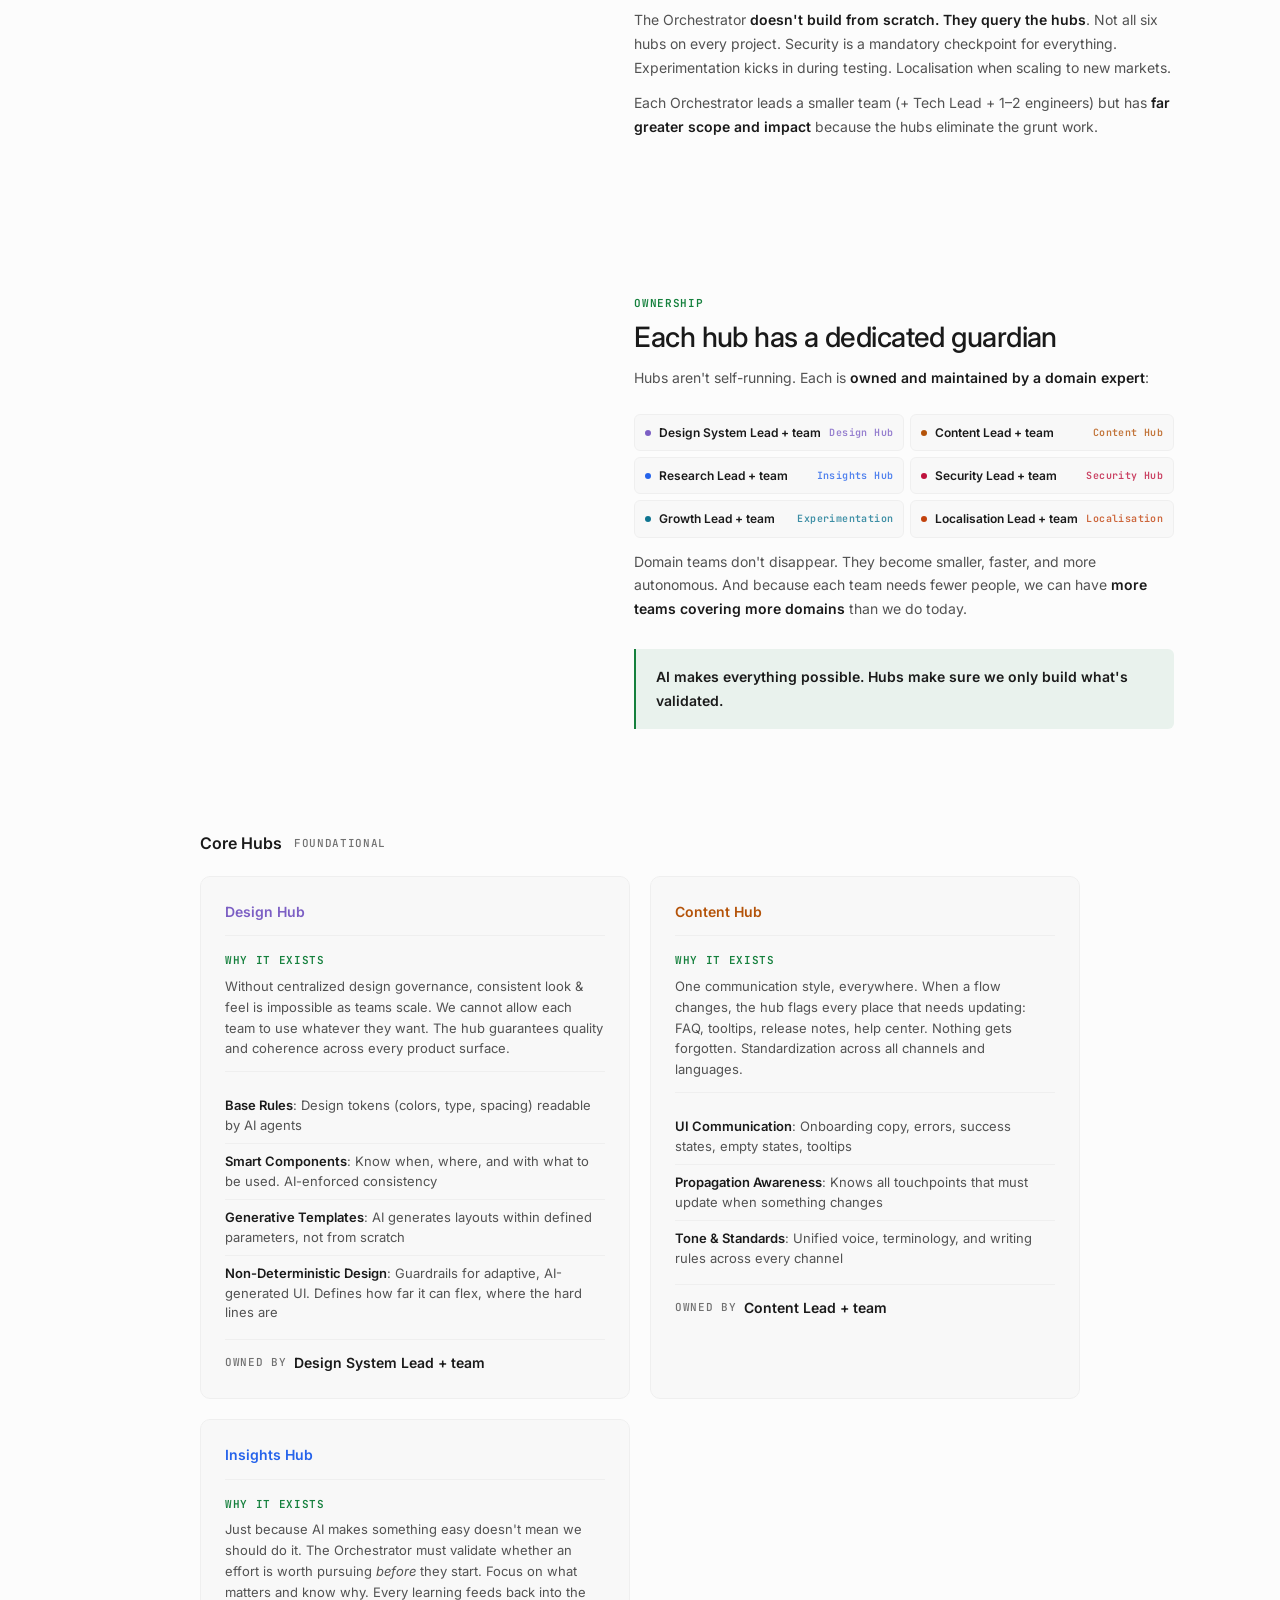
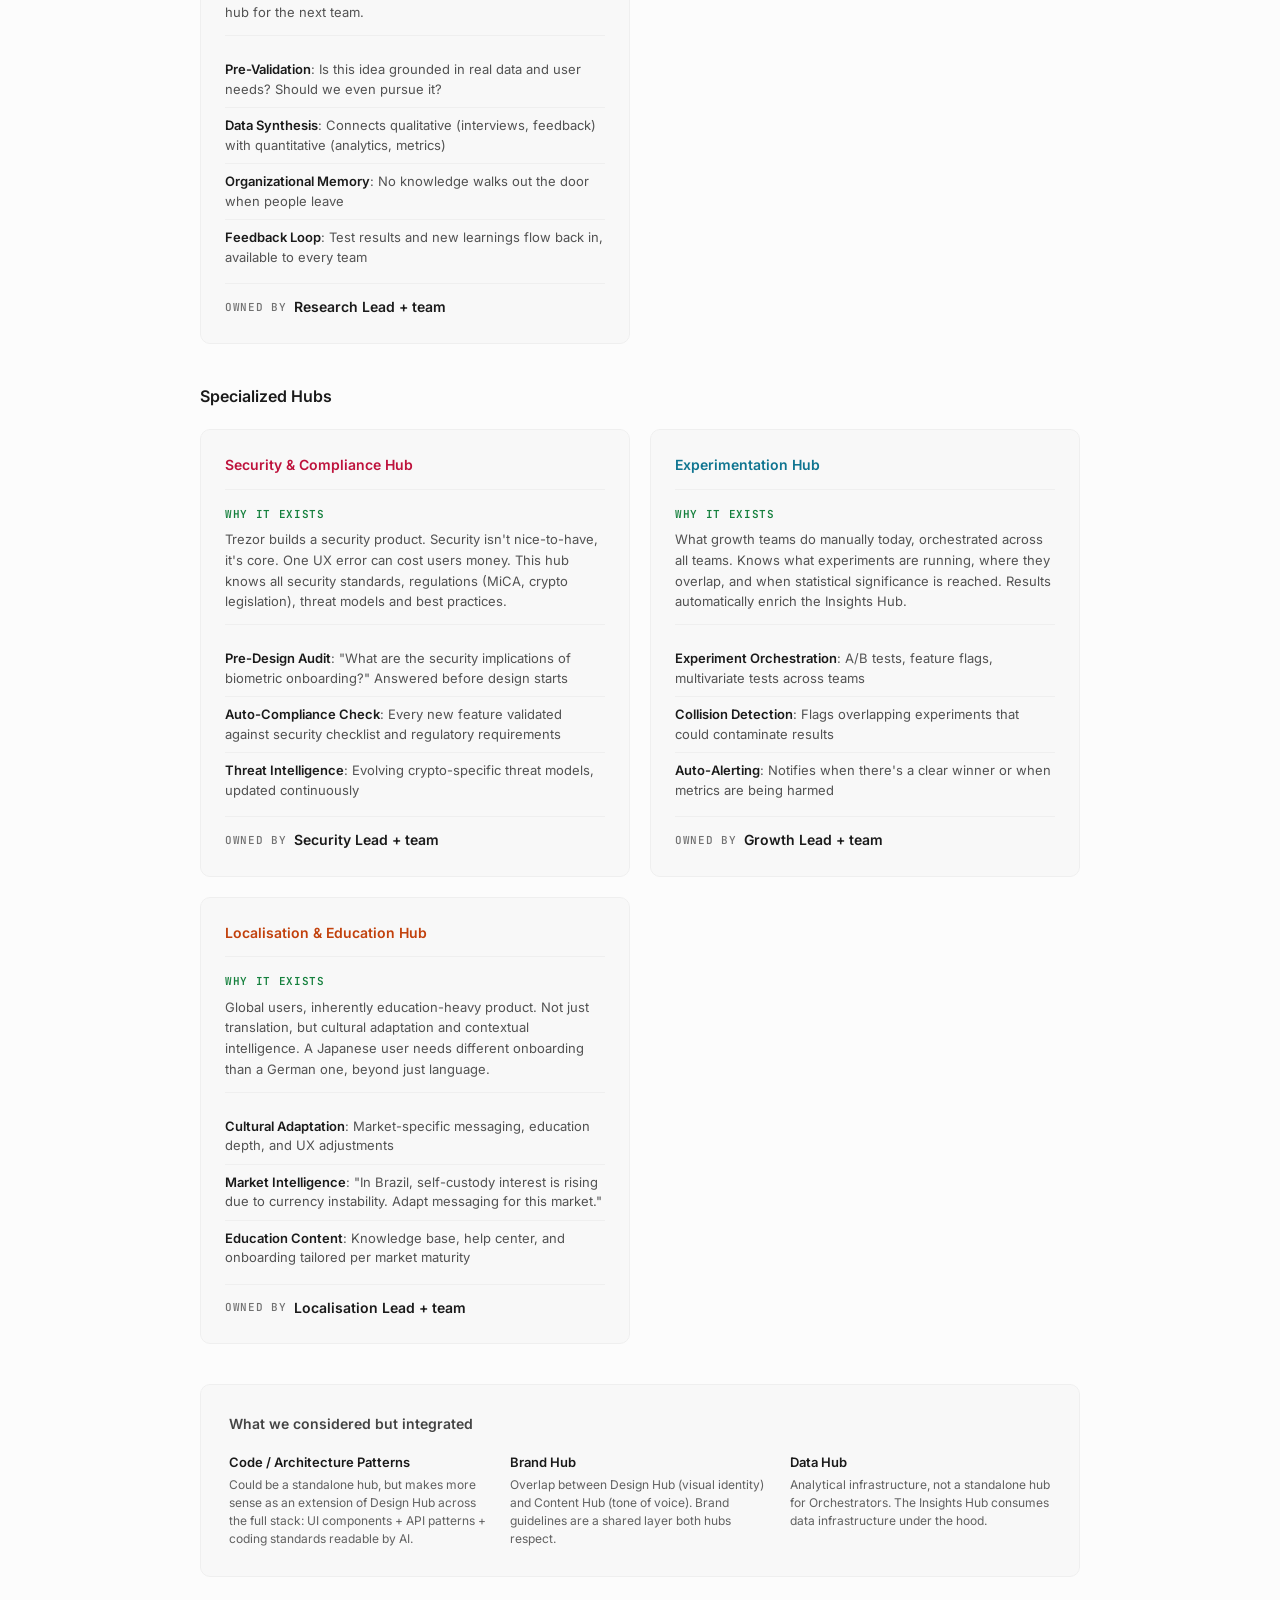
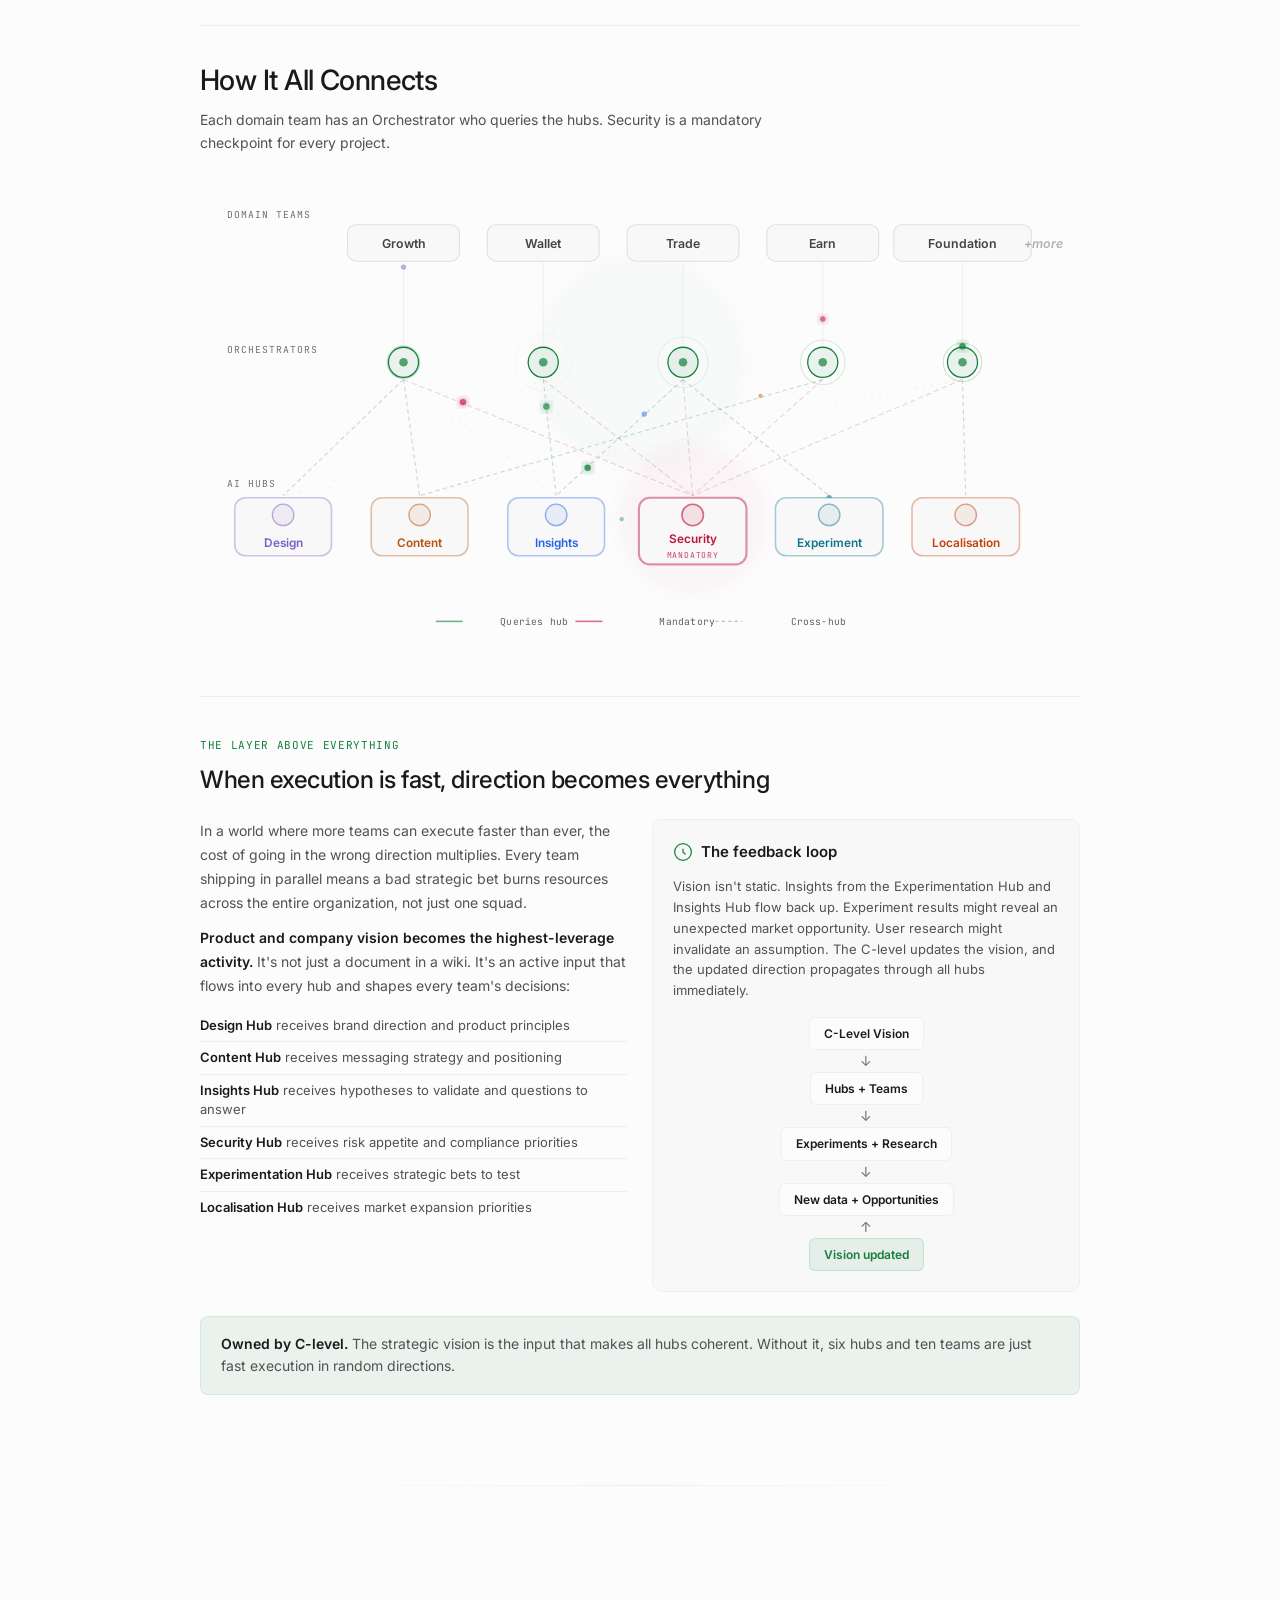
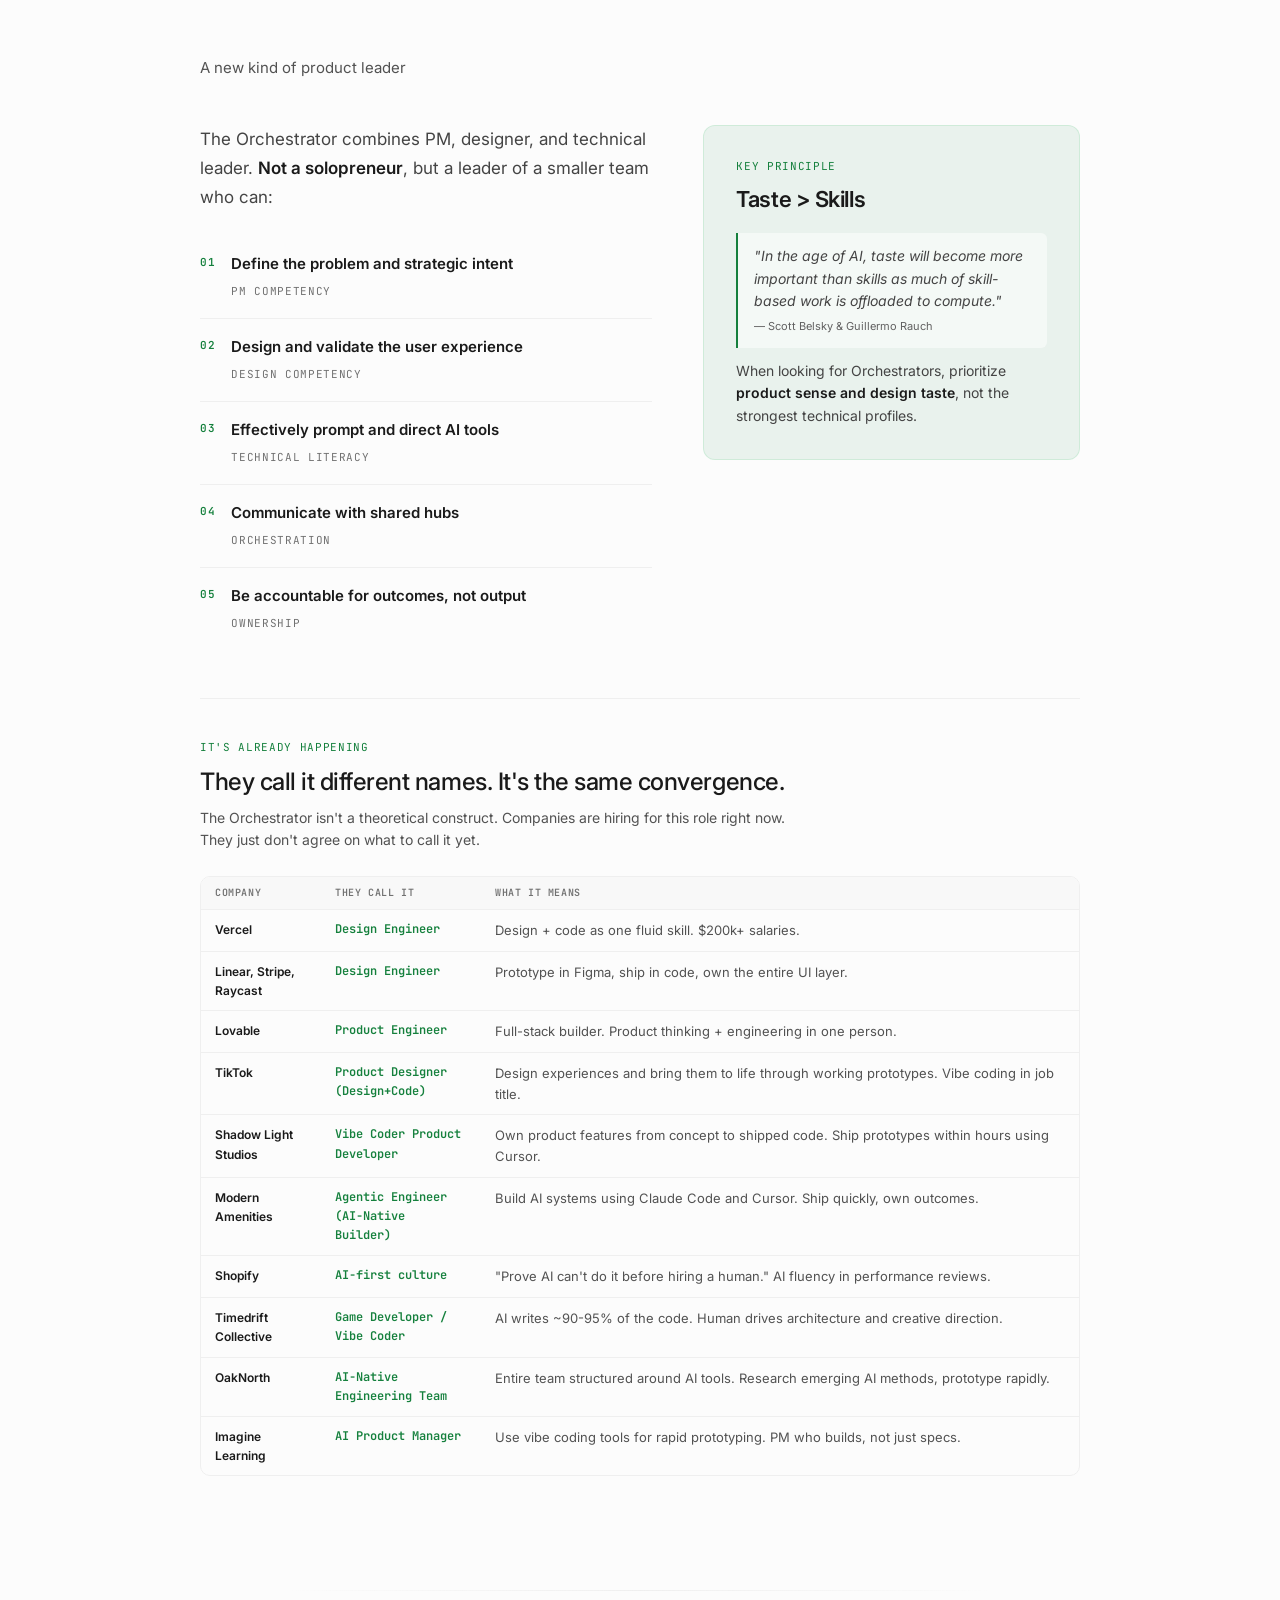
==== commit 1bb99da4: "Update index.html with latest local changes Co-Authored-By: Claude Opus 4.6 (1M context) <noreply@an" ====
--- a/index.html
+++ b/index.html
@@ -1310,7 +1310,7 @@
                 <div class="risk-card blur-fade"><h4>Output Uniformity</h4><p>AI may produce generic outputs.</p><div class="risk-mitigation"><span class="mono-xs">Mitigation</span><p>Design Lead as quality guardian. Human-in-the-loop. Guardrails in Design Hub.</p></div></div>
                 <div class="risk-card blur-fade" data-delay="0.08"><h4>Loss of Deep Expertise</h4><p>Orchestrators may become "mile wide, inch deep."</p><div class="risk-mitigation"><span class="mono-xs">Mitigation</span><p>Preserve Hub Leads. Continuous learning. The tool is not the skill.</p></div></div>
                 <div class="risk-card blur-fade" data-delay="0.16"><h4>Team Resistance</h4><p>People may feel threatened by changing roles.</p><div class="risk-mitigation"><span class="mono-xs">Mitigation</span><p>Transparent communication. Training as investment. Gradual pilot rollout.</p></div></div>
-                <div class="risk-card blur-fade" data-delay="0.24"><h4>Hub as Bottleneck</h4><p>Hubs can't keep up with demand.</p><div class="risk-mitigation"><span class="mono-xs">Mitigation</span><p>Dedicated hub teams. Self-service access. SLAs on responses.</p></div></div>
+                <div class="risk-card blur-fade" data-delay="0.24"><h4>Hub as Bottleneck</h4><p>Hubs can't keep up with demand.</p><div class="risk-mitigation"><span class="mono-xs">Mitigation</span><p>Dedicated hub teams. Self-service access. Service Level Agreements on responses.</p></div></div>
                 <div class="risk-card blur-fade" data-delay="0.32"><h4>The Klarna Effect</h4><p>Overly aggressive AI replacement.</p><div class="risk-mitigation"><span class="mono-xs">Mitigation</span><p>Augmentation, not substitution. Measure quality, not just speed.</p></div></div>
                 <div class="risk-card blur-fade" data-delay="0.4"><h4>AI Output Quality</h4><p>Hallucinations, bias, inconsistency.</p><div class="risk-mitigation"><span class="mono-xs">Mitigation</span><p>Automated validation. Red teaming. Feedback loops into hubs.</p></div></div>
             </div>
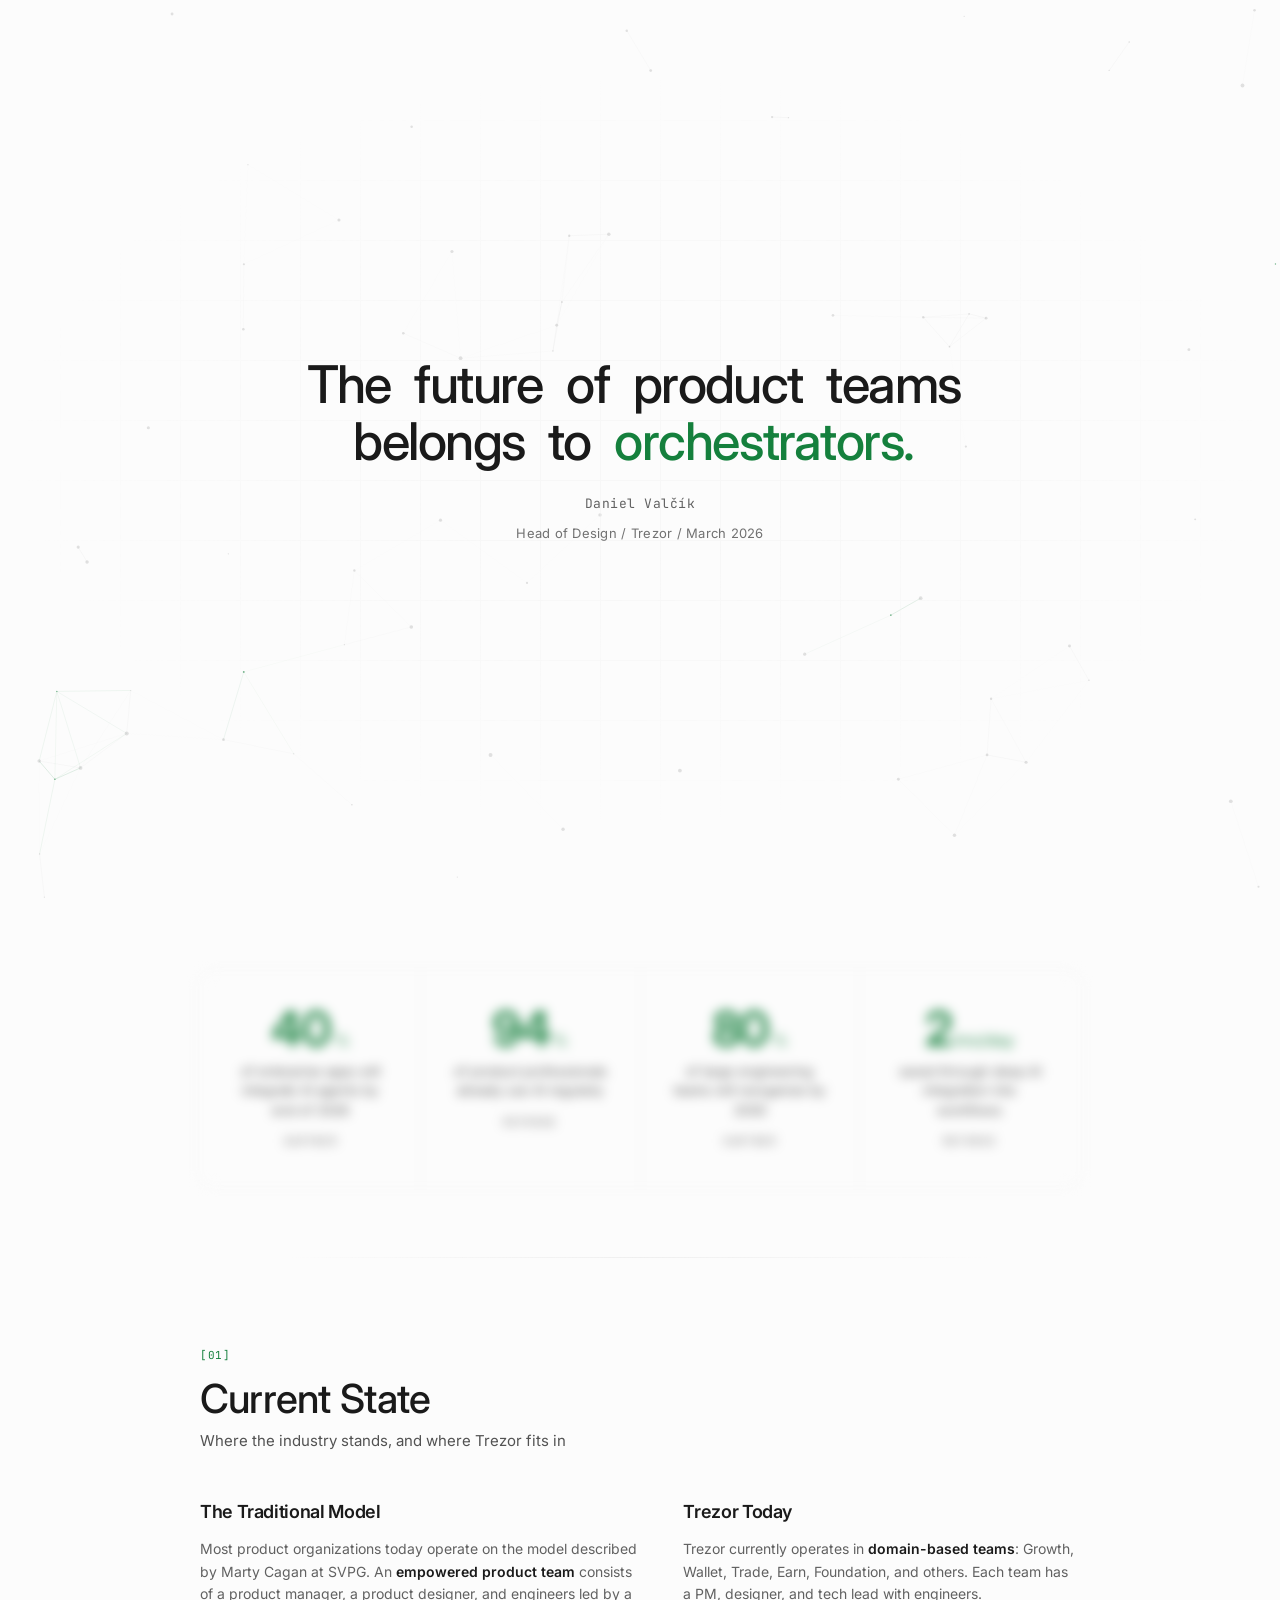
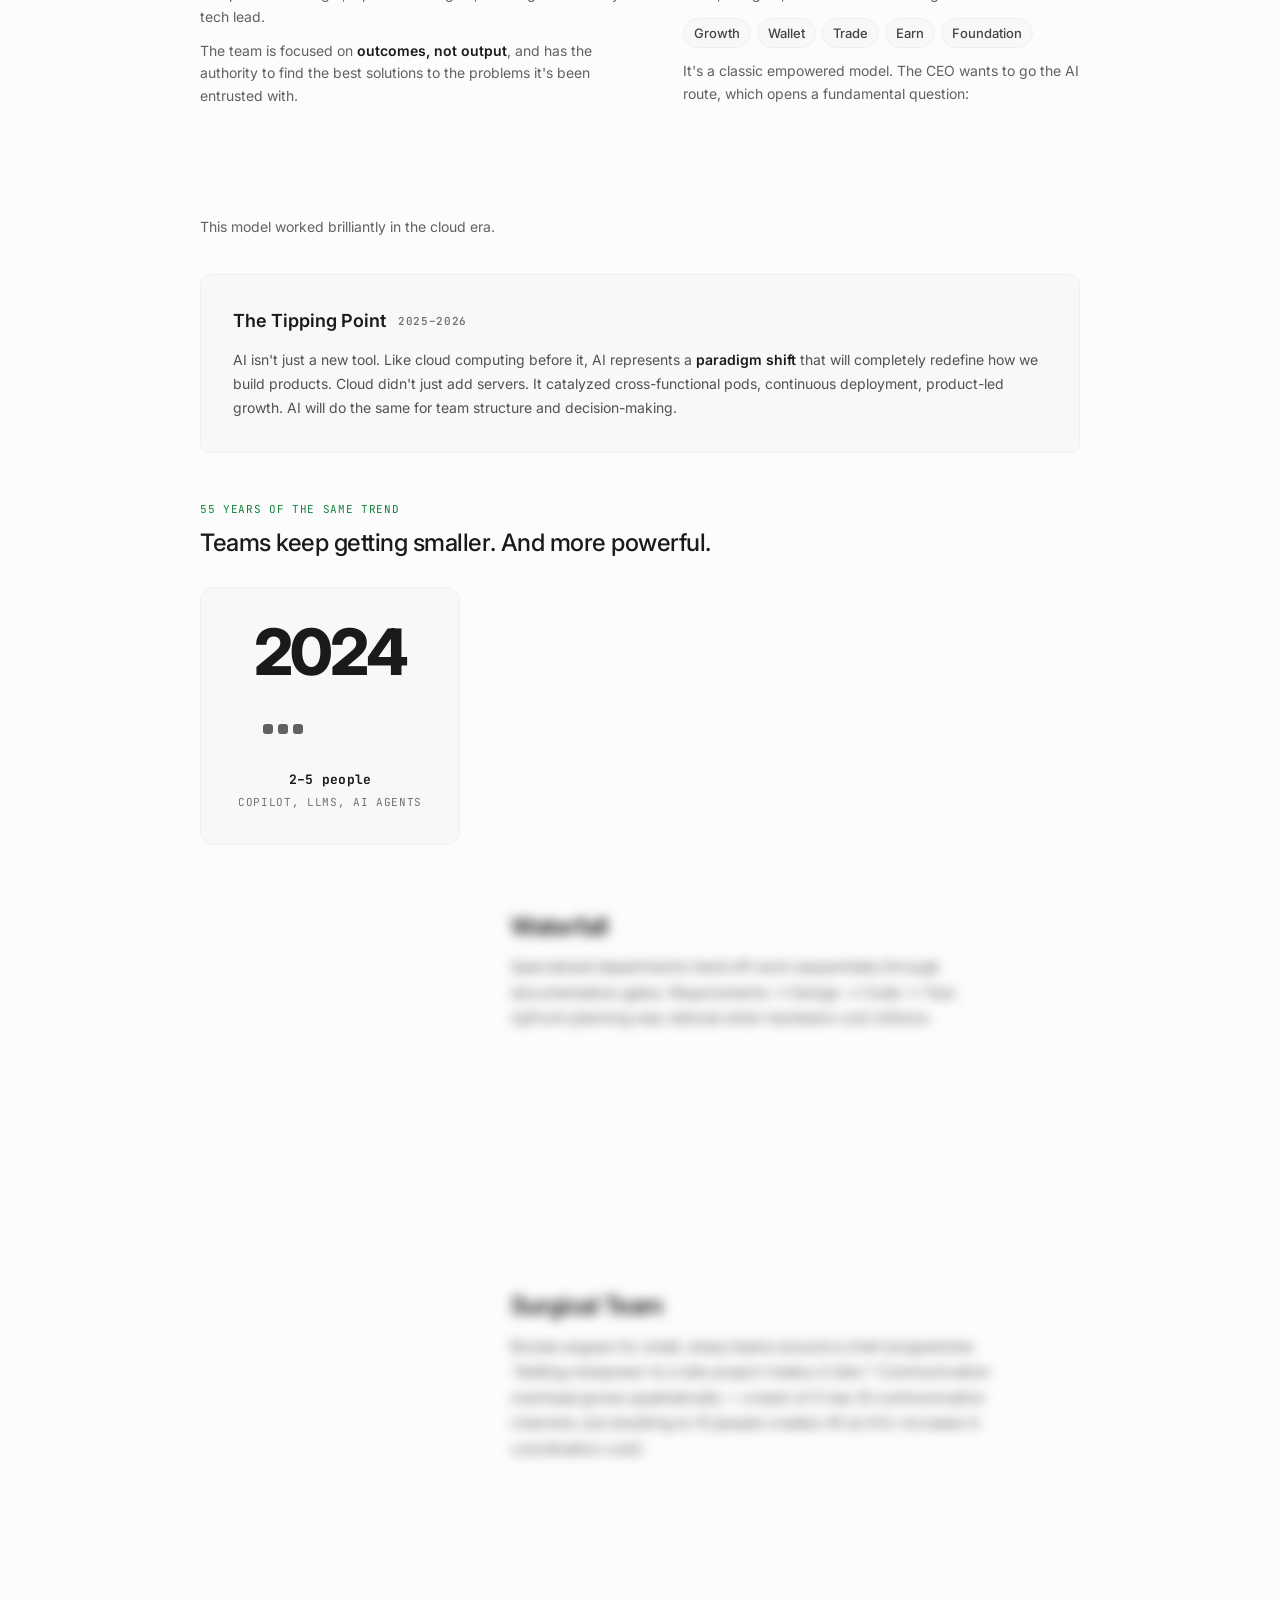
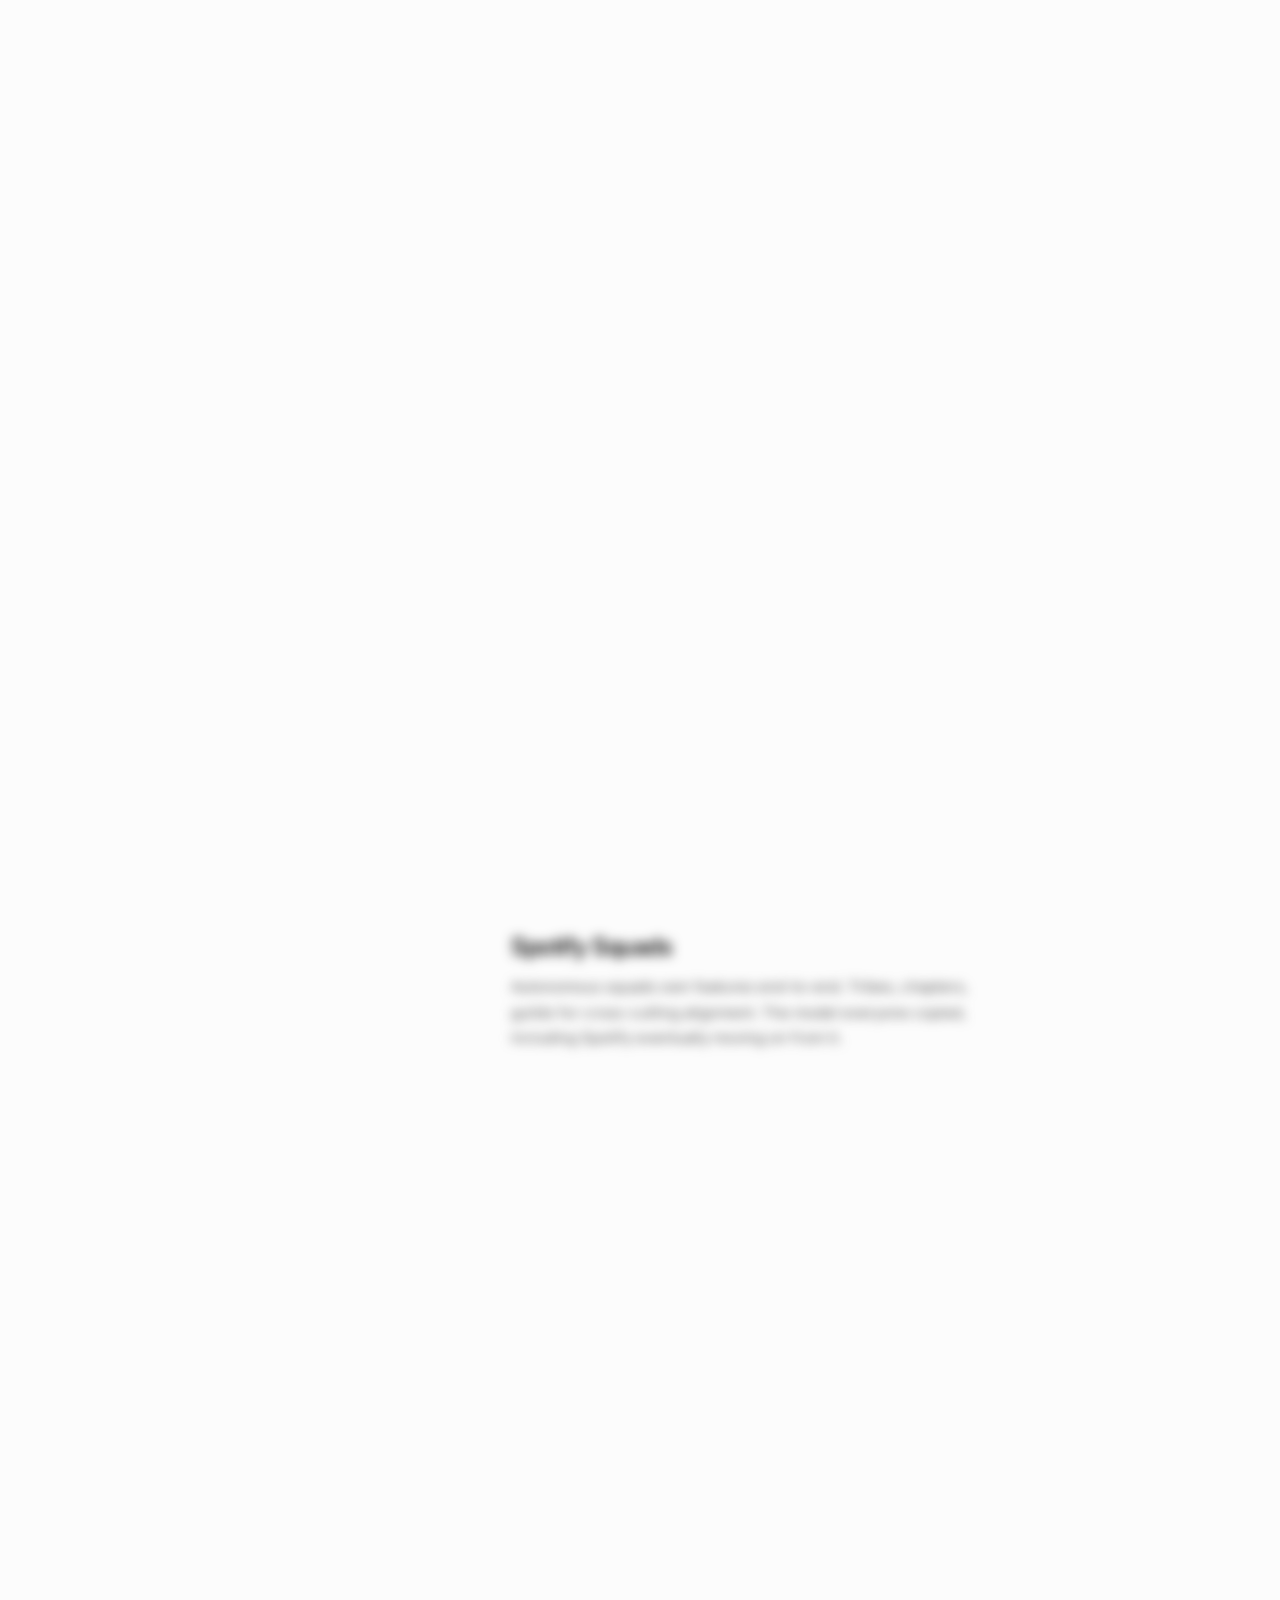
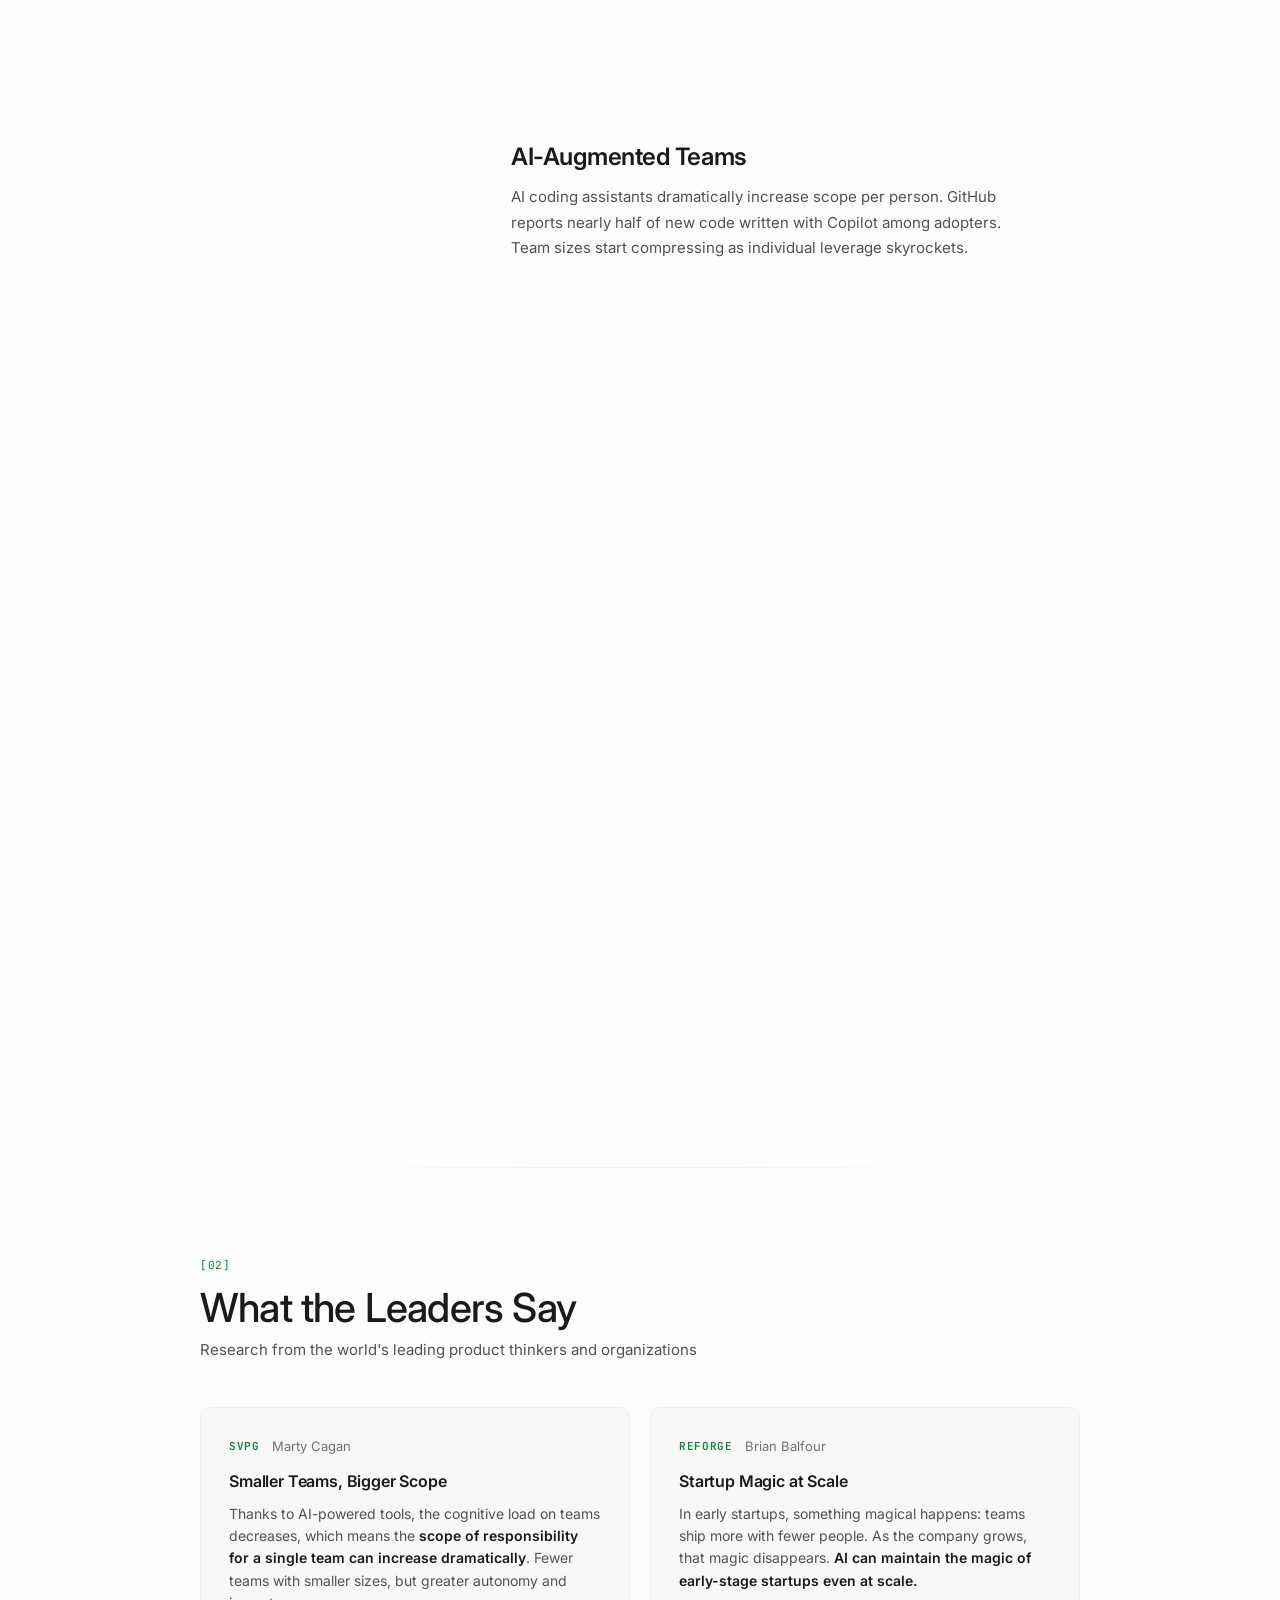
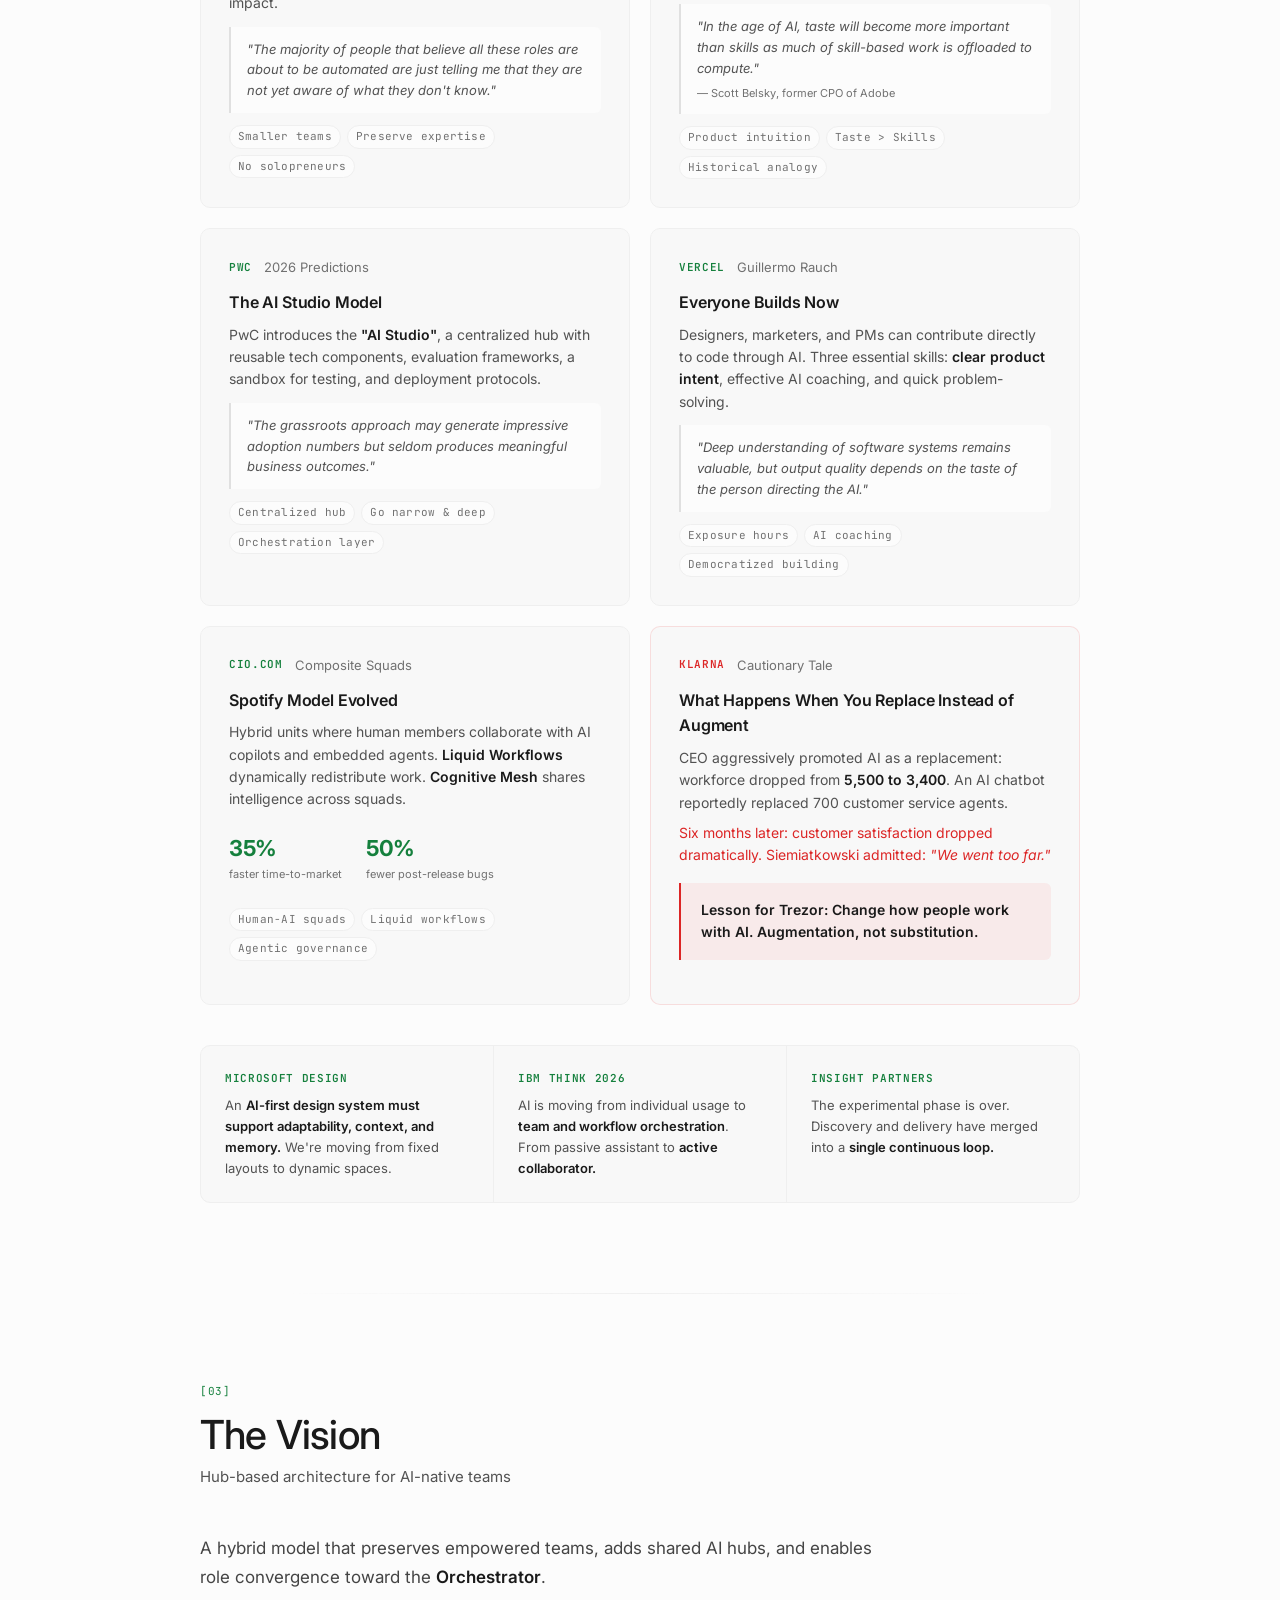
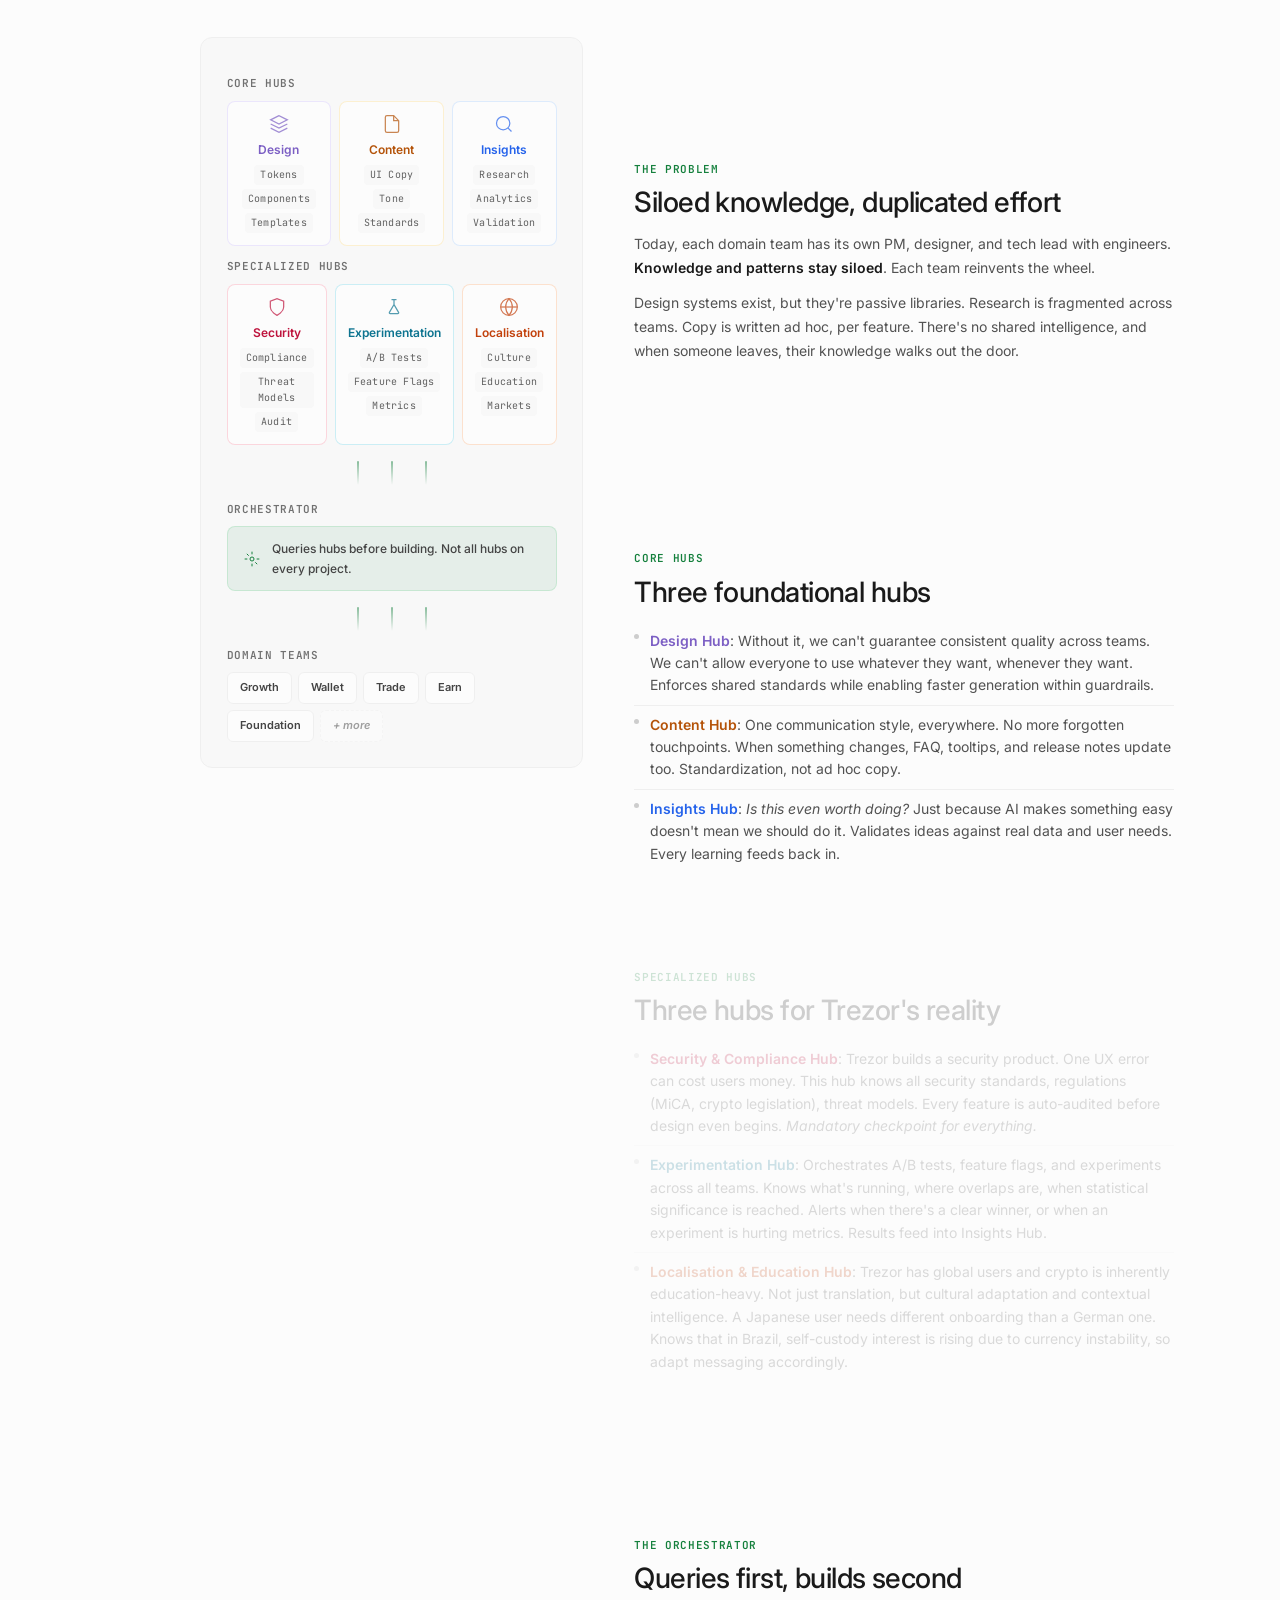
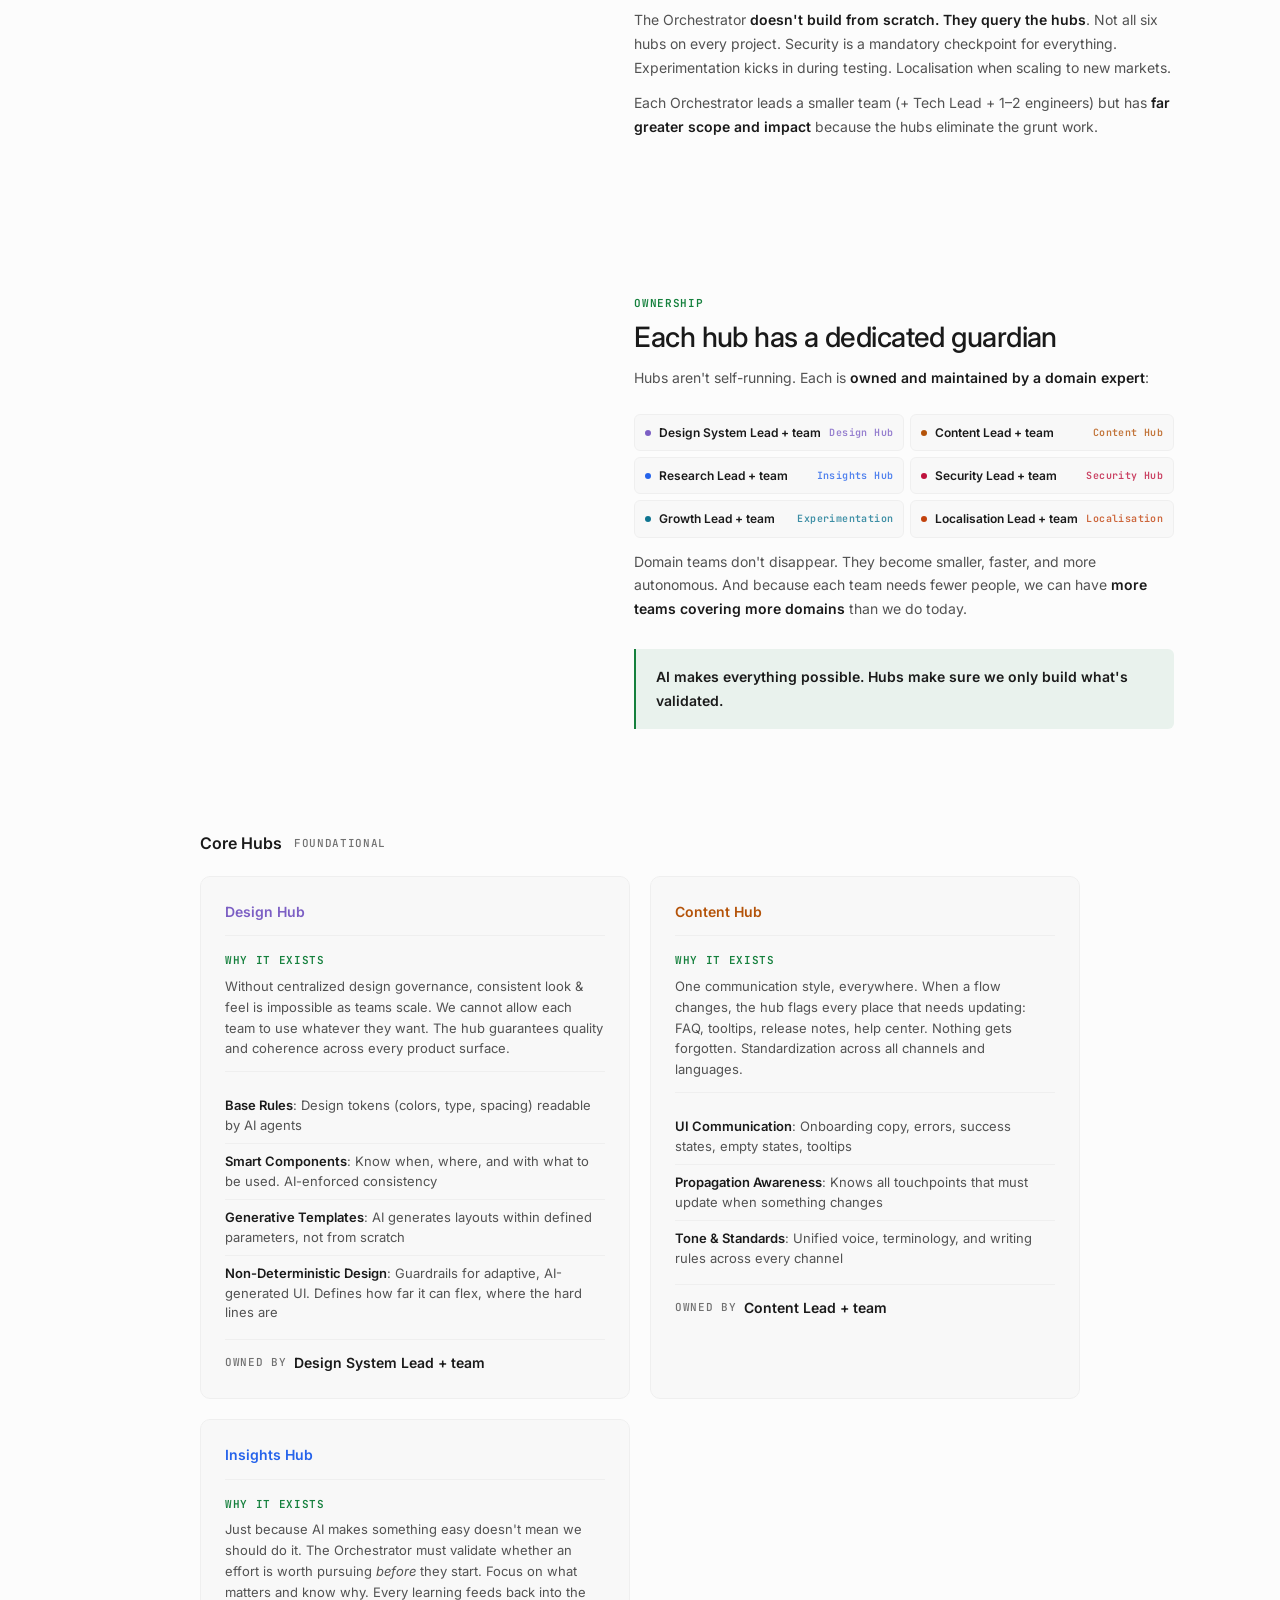
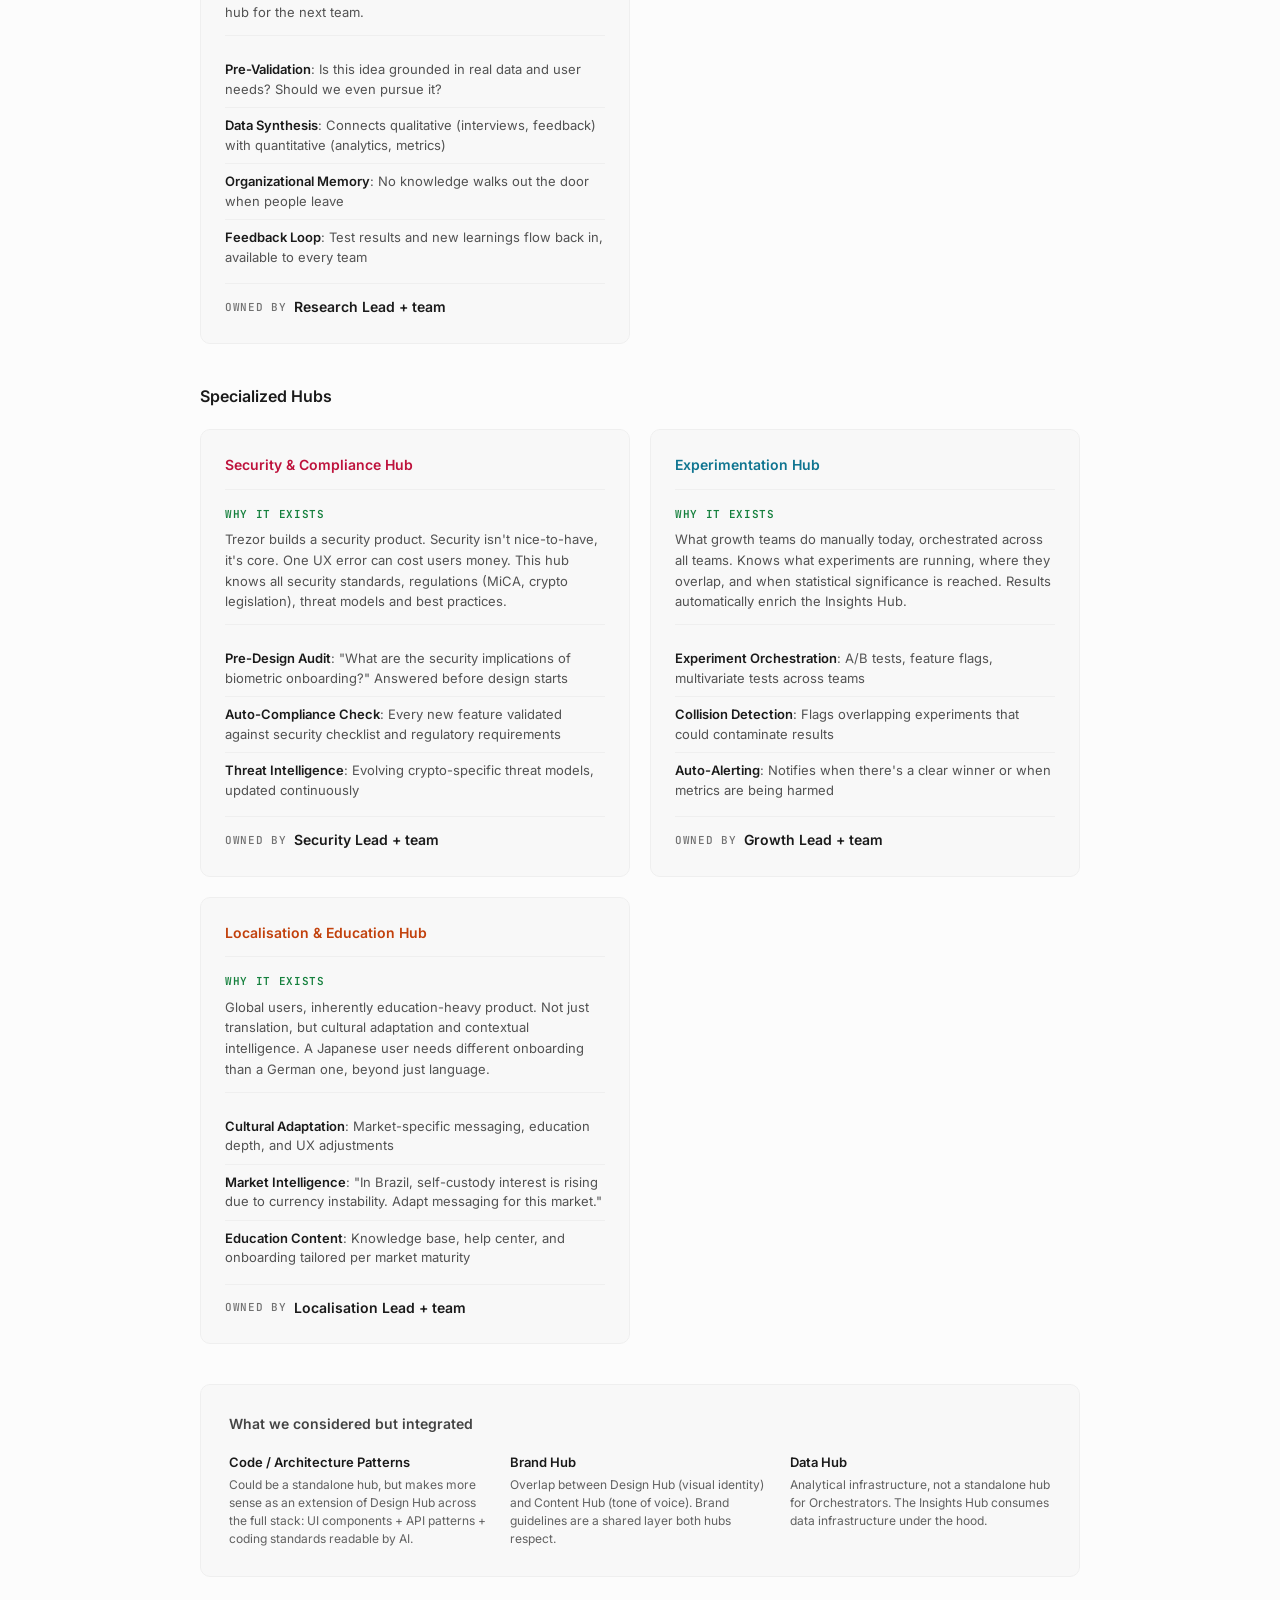
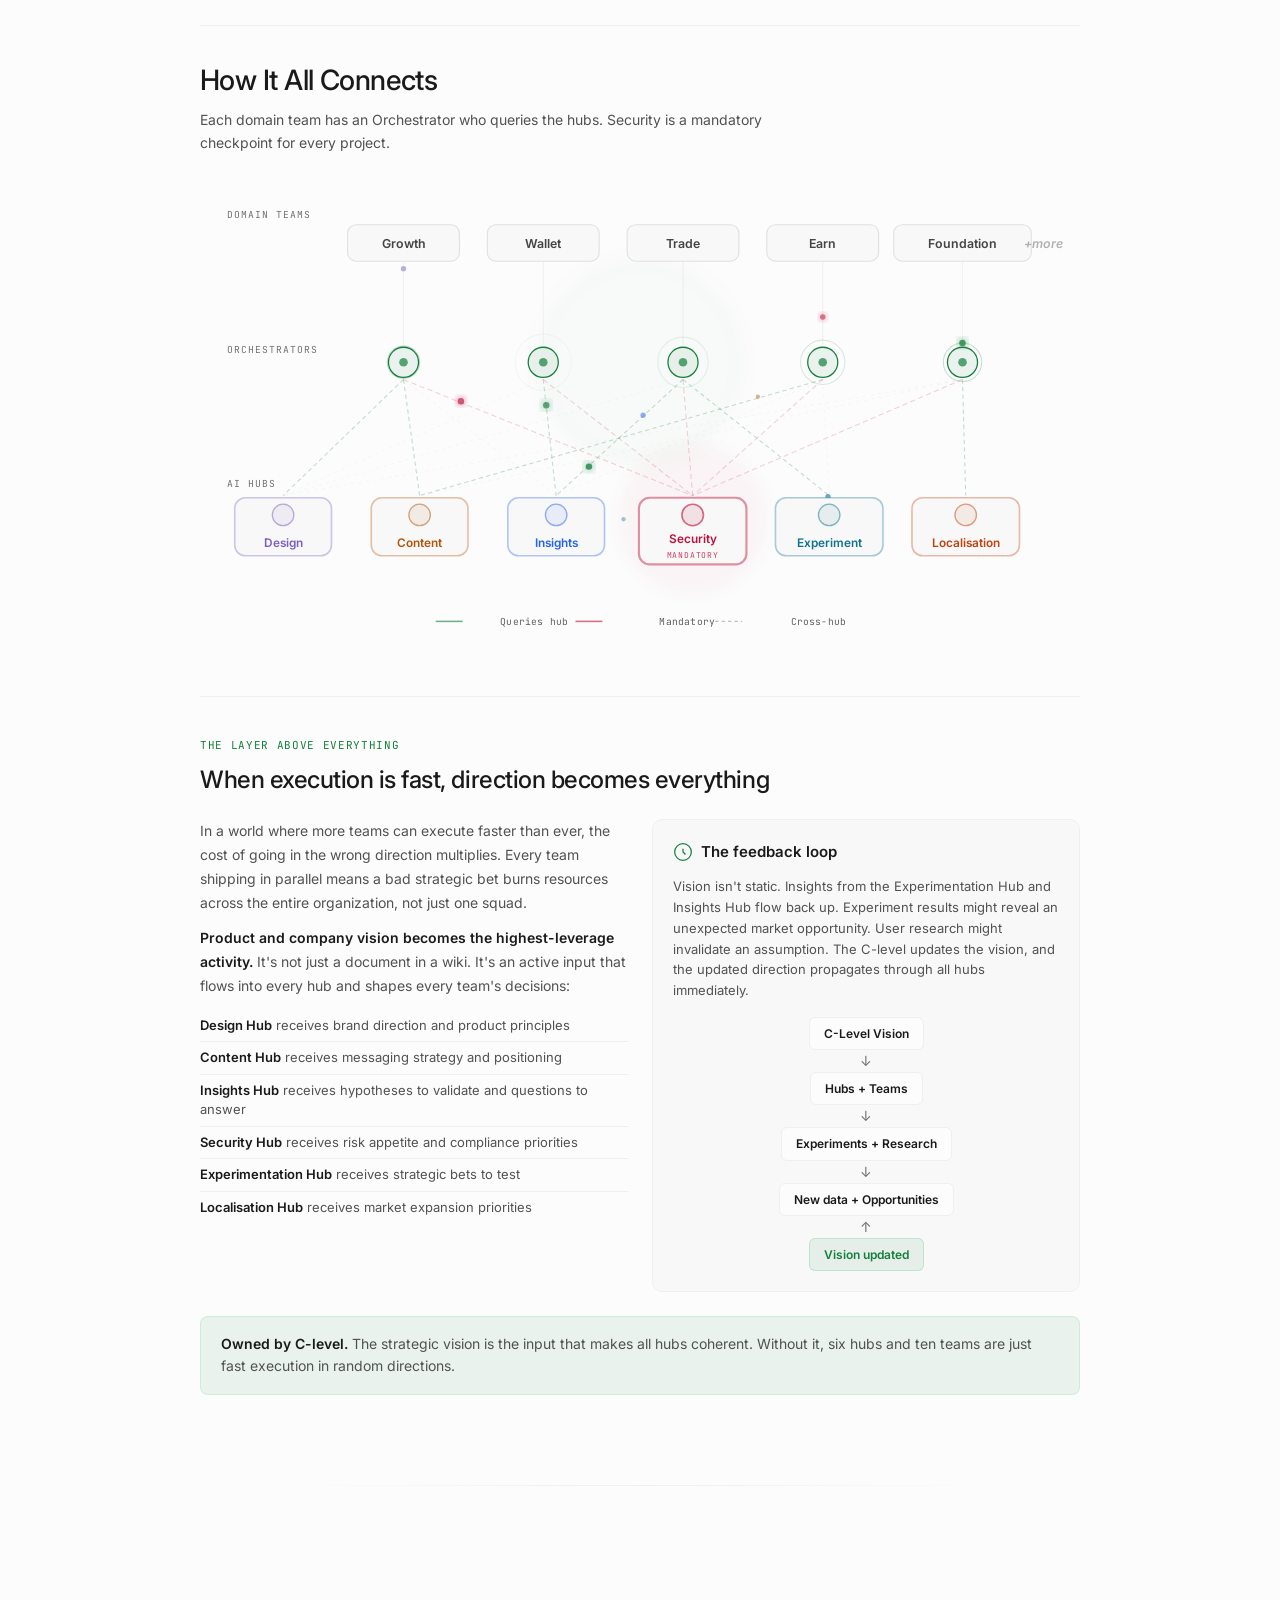
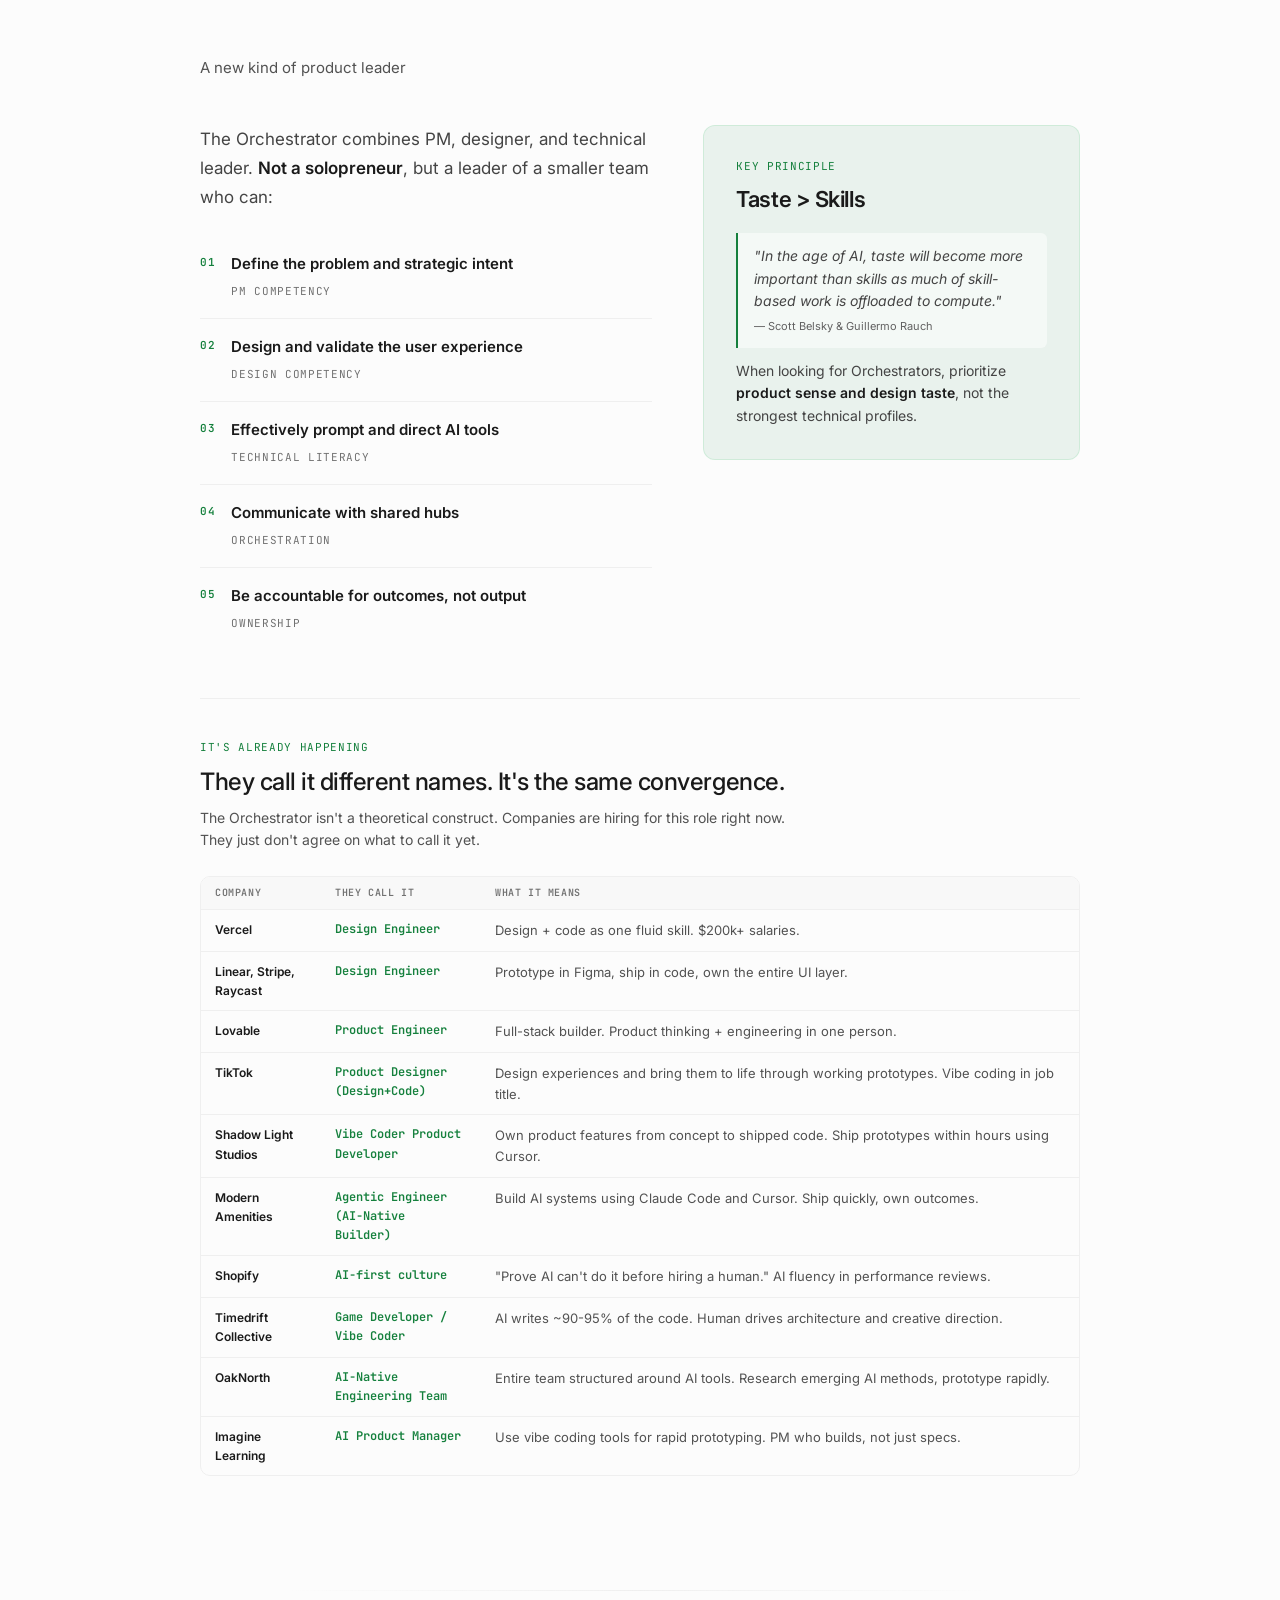
==== commit f2516364: "Update index.html with latest local changes Co-Authored-By: Claude Opus 4.6 (1M context) <noreply@an" ====
--- a/index.html
+++ b/index.html
@@ -250,7 +250,7 @@
                         </div>
                         <div class="evo-era" data-year="1975" data-people="10" data-size="~10 people" data-tech="IBM System/360">
                             <h4>Surgical Team</h4>
-                            <p>Brooks argues for small, sharp teams around a chief programmer. <em>"Adding manpower to a late project makes it later."</em> Communication overhead grows quadratically. Doubling the team more than doubles the coordination cost.</p>
+                            <p>Brooks argues for small, sharp teams around a chief programmer. <em>"Adding manpower to a late project makes it later."</em> Communication overhead grows quadratically — a team of 5 has 10 communication channels, but doubling to 10 people creates 45 (a 4.5× increase in coordination cost).</p>
                         </div>
                         <div class="evo-era" data-year="2001" data-people="7" data-size="5–9 people" data-tech="Internet, open source">
                             <h4>Agile / Scrum</h4>
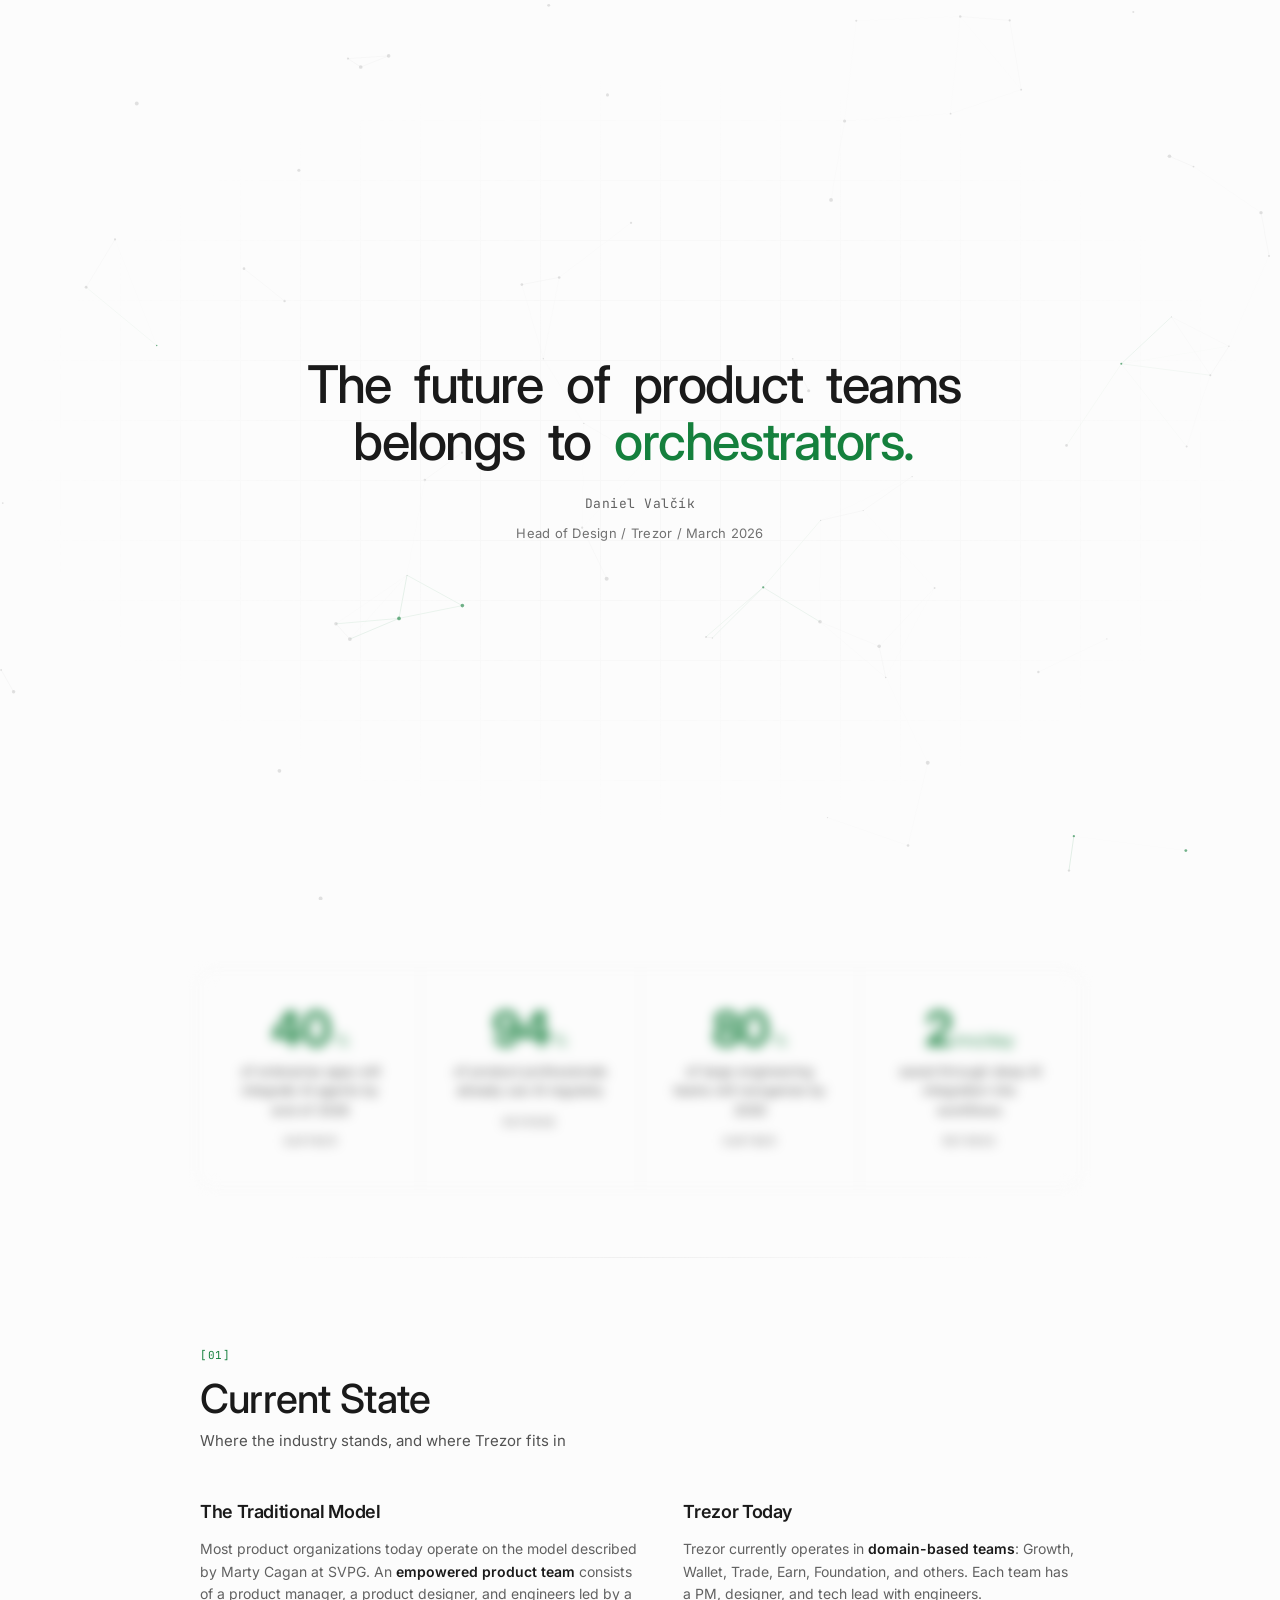
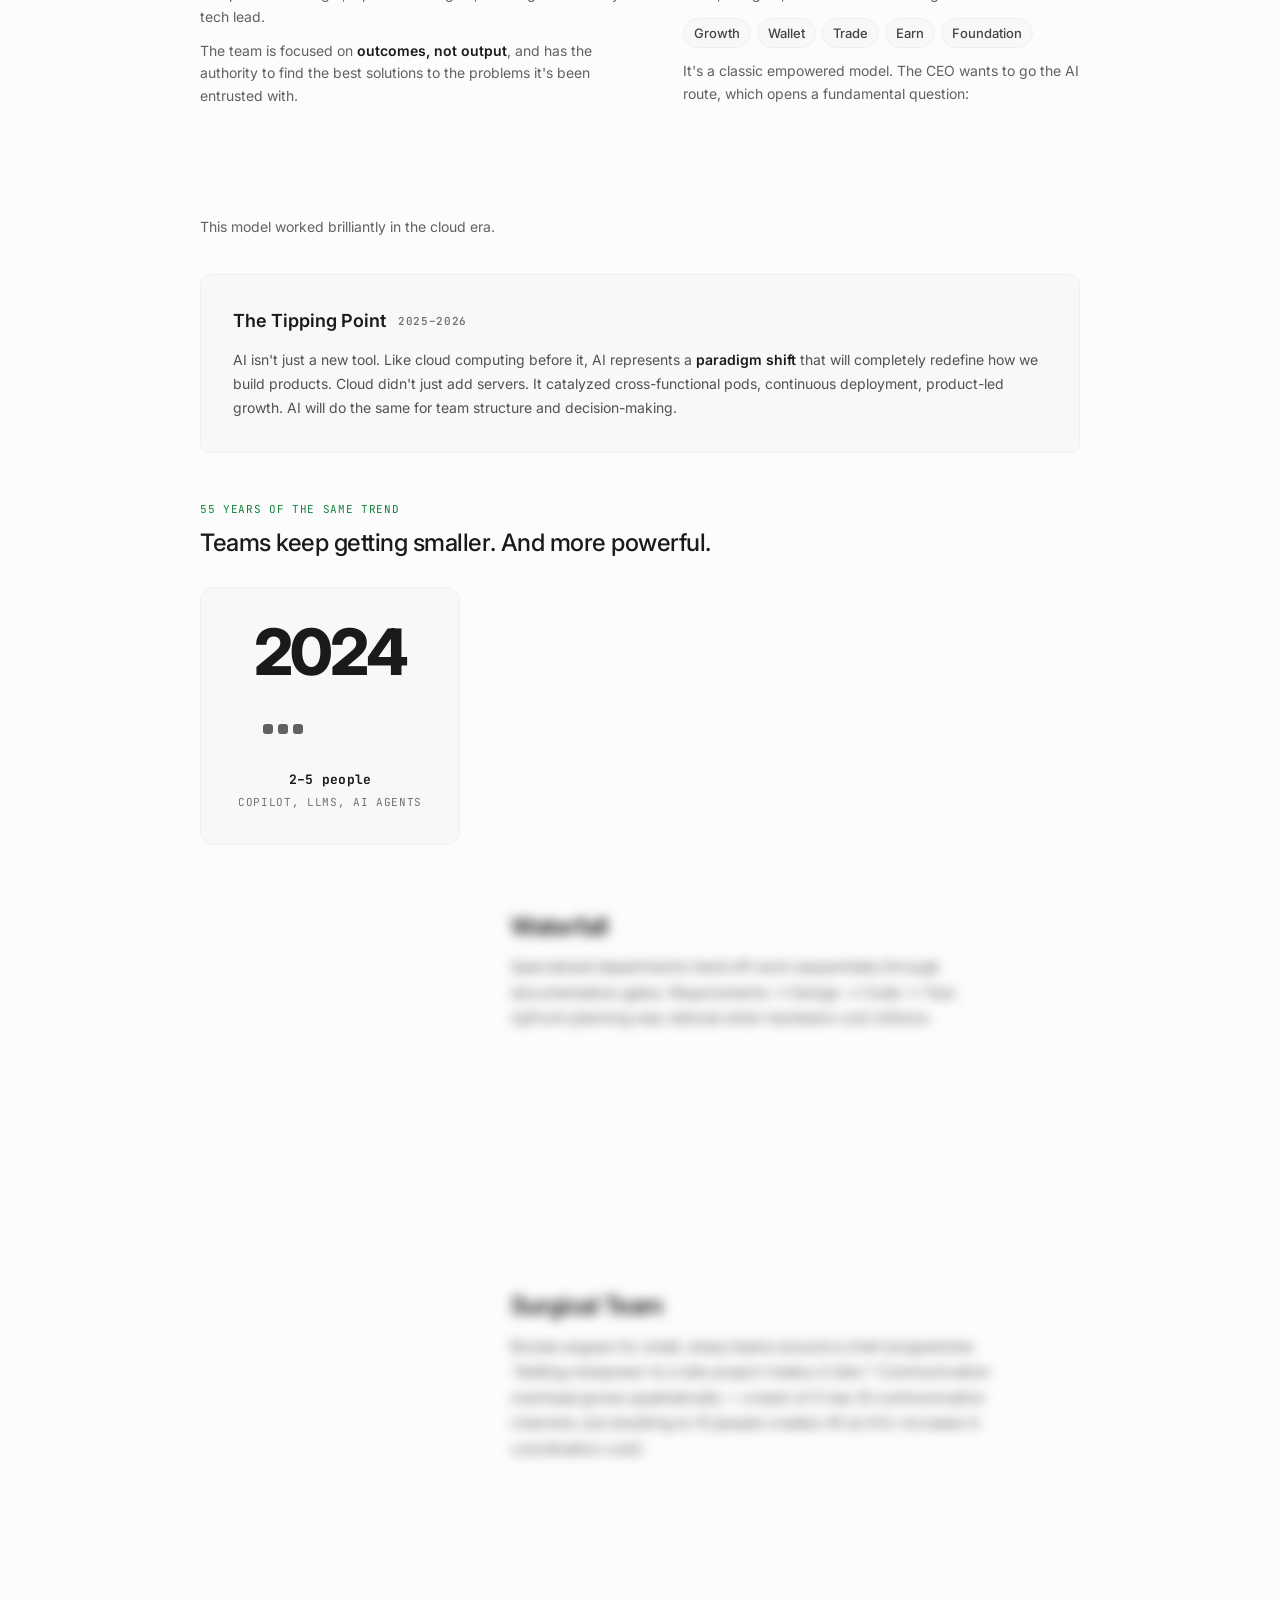
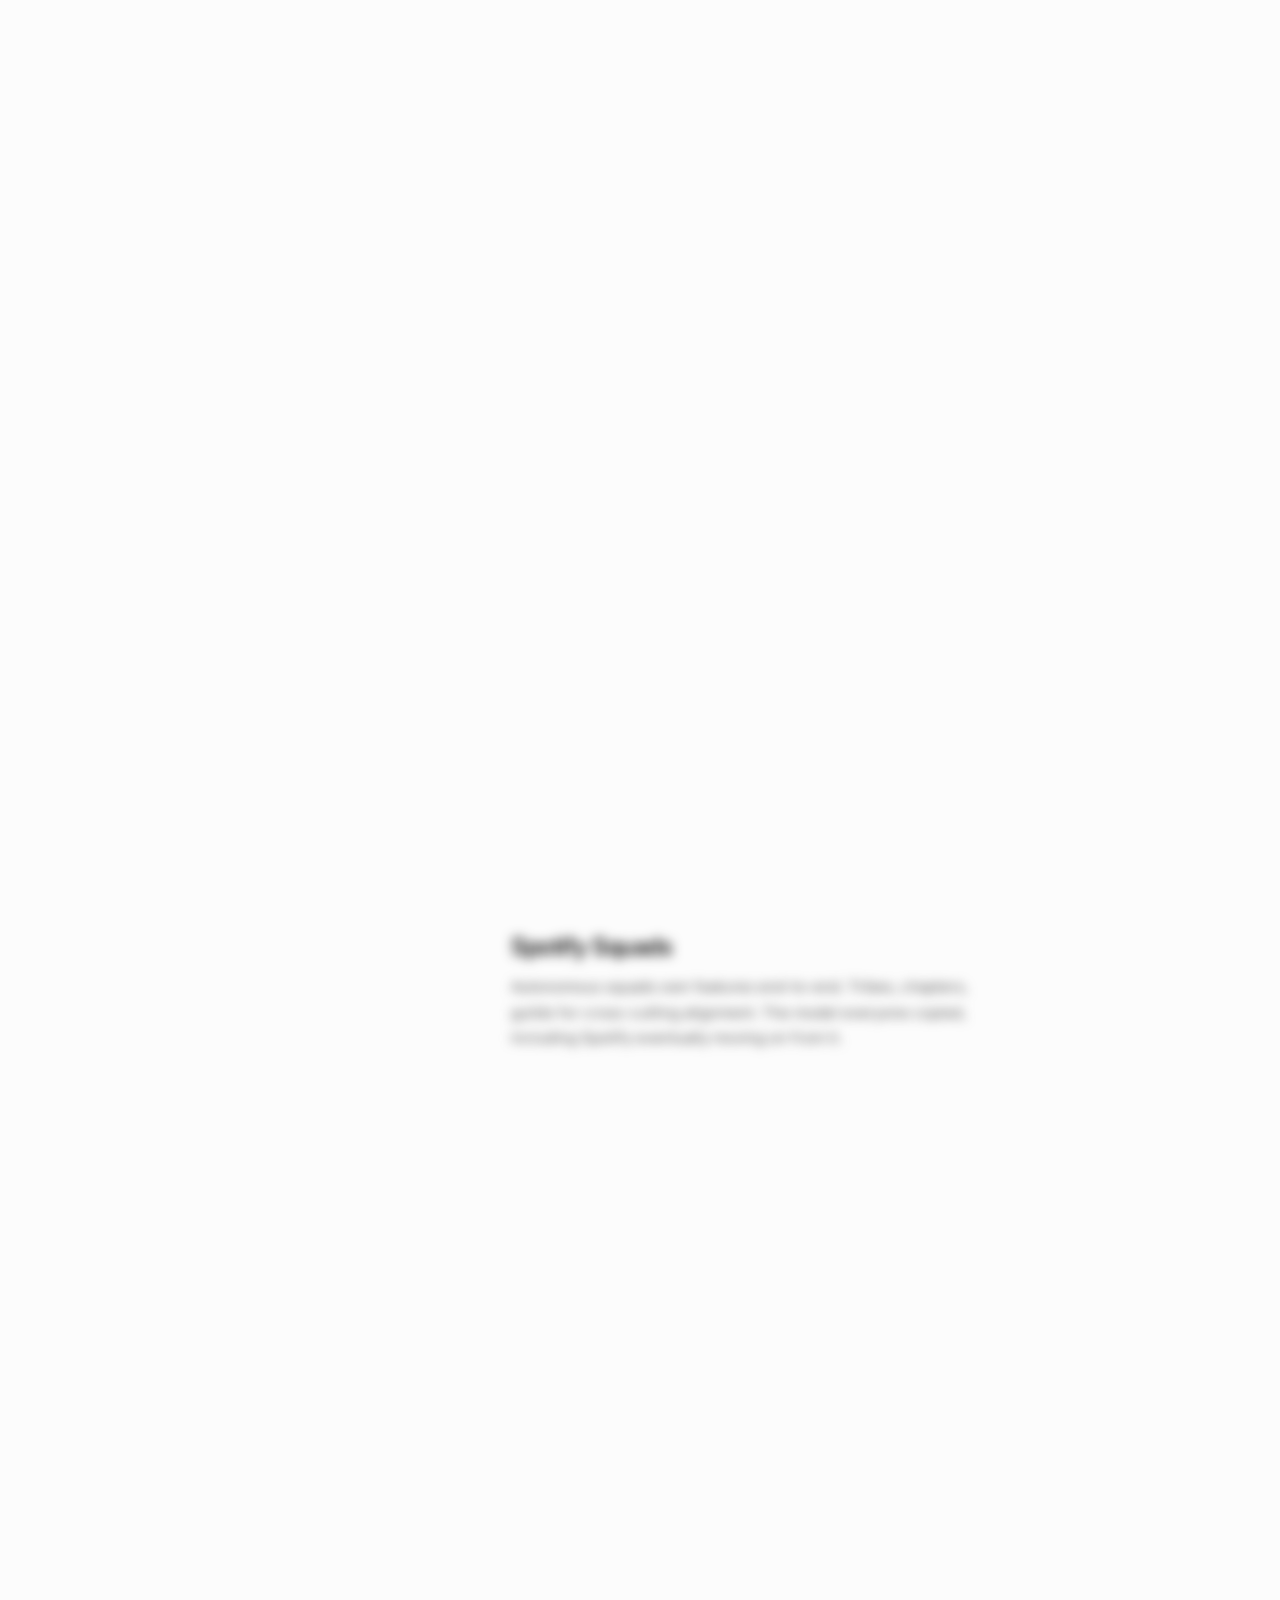
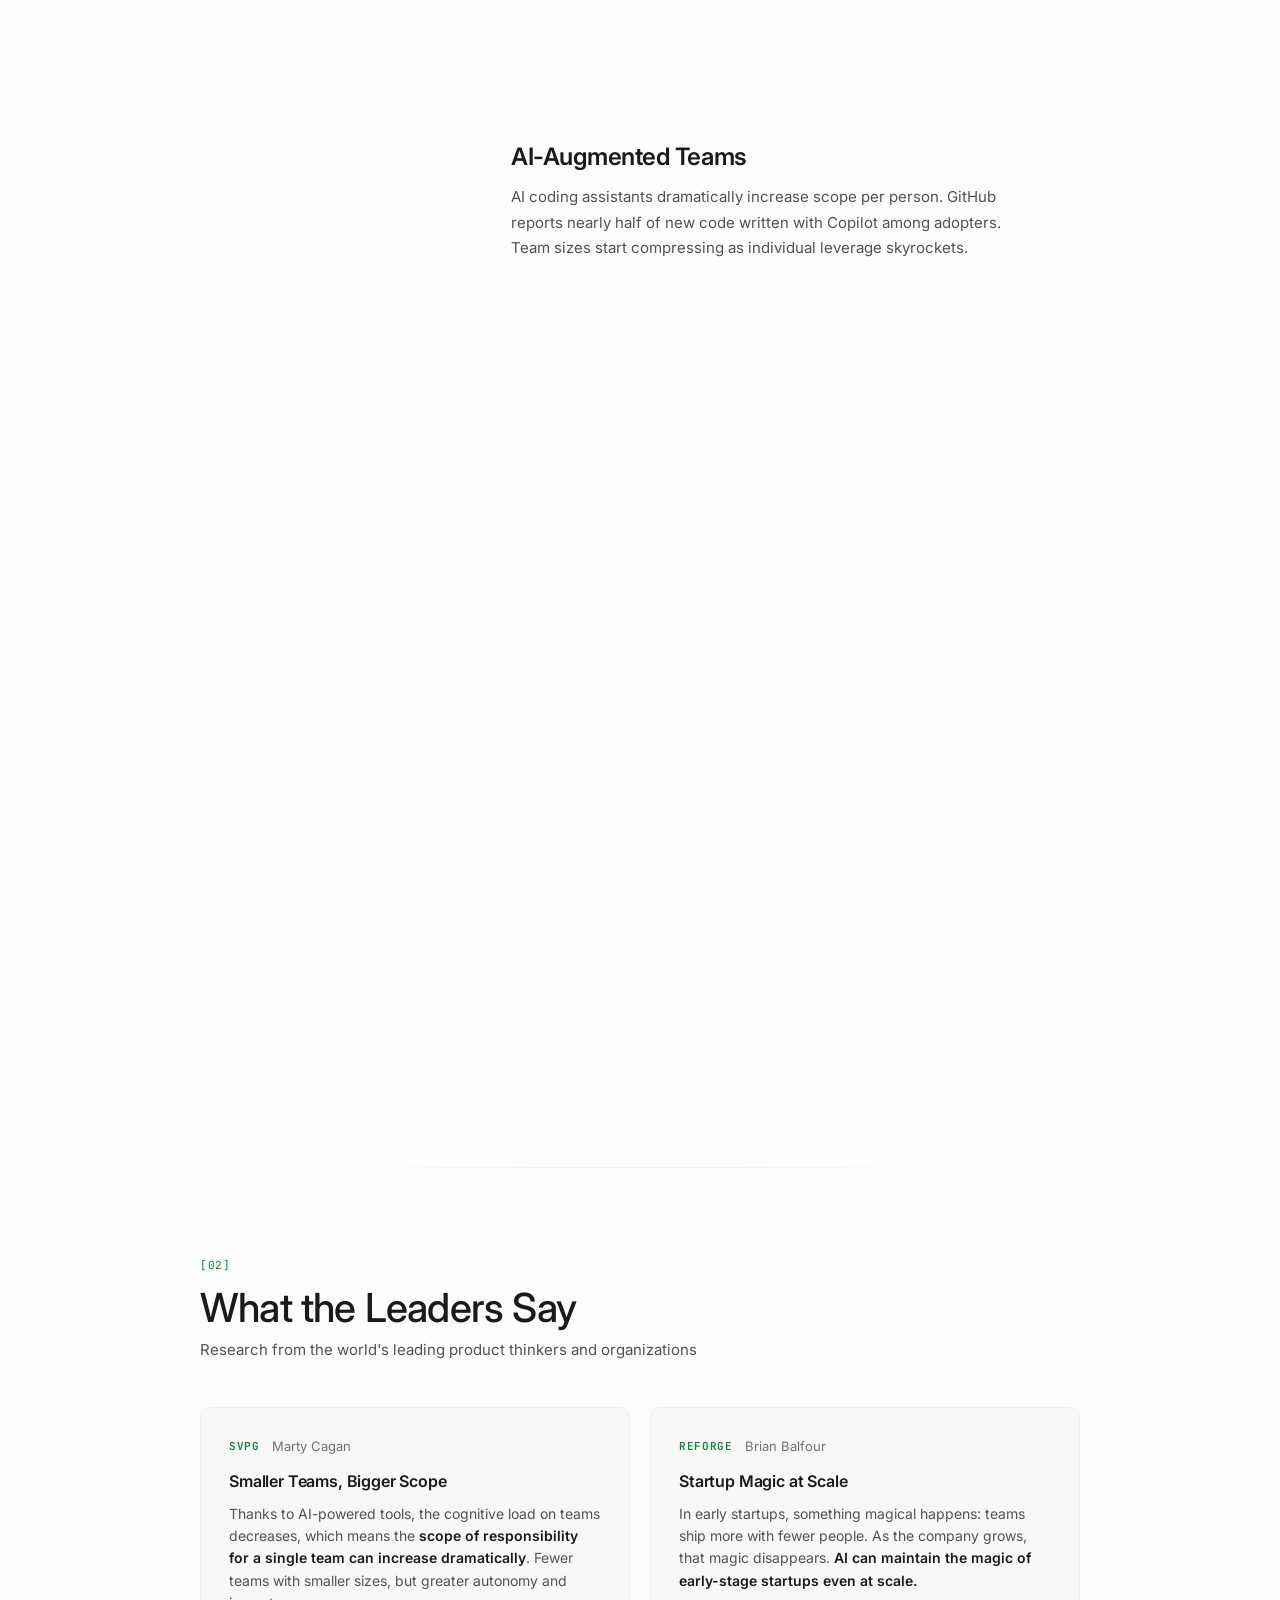
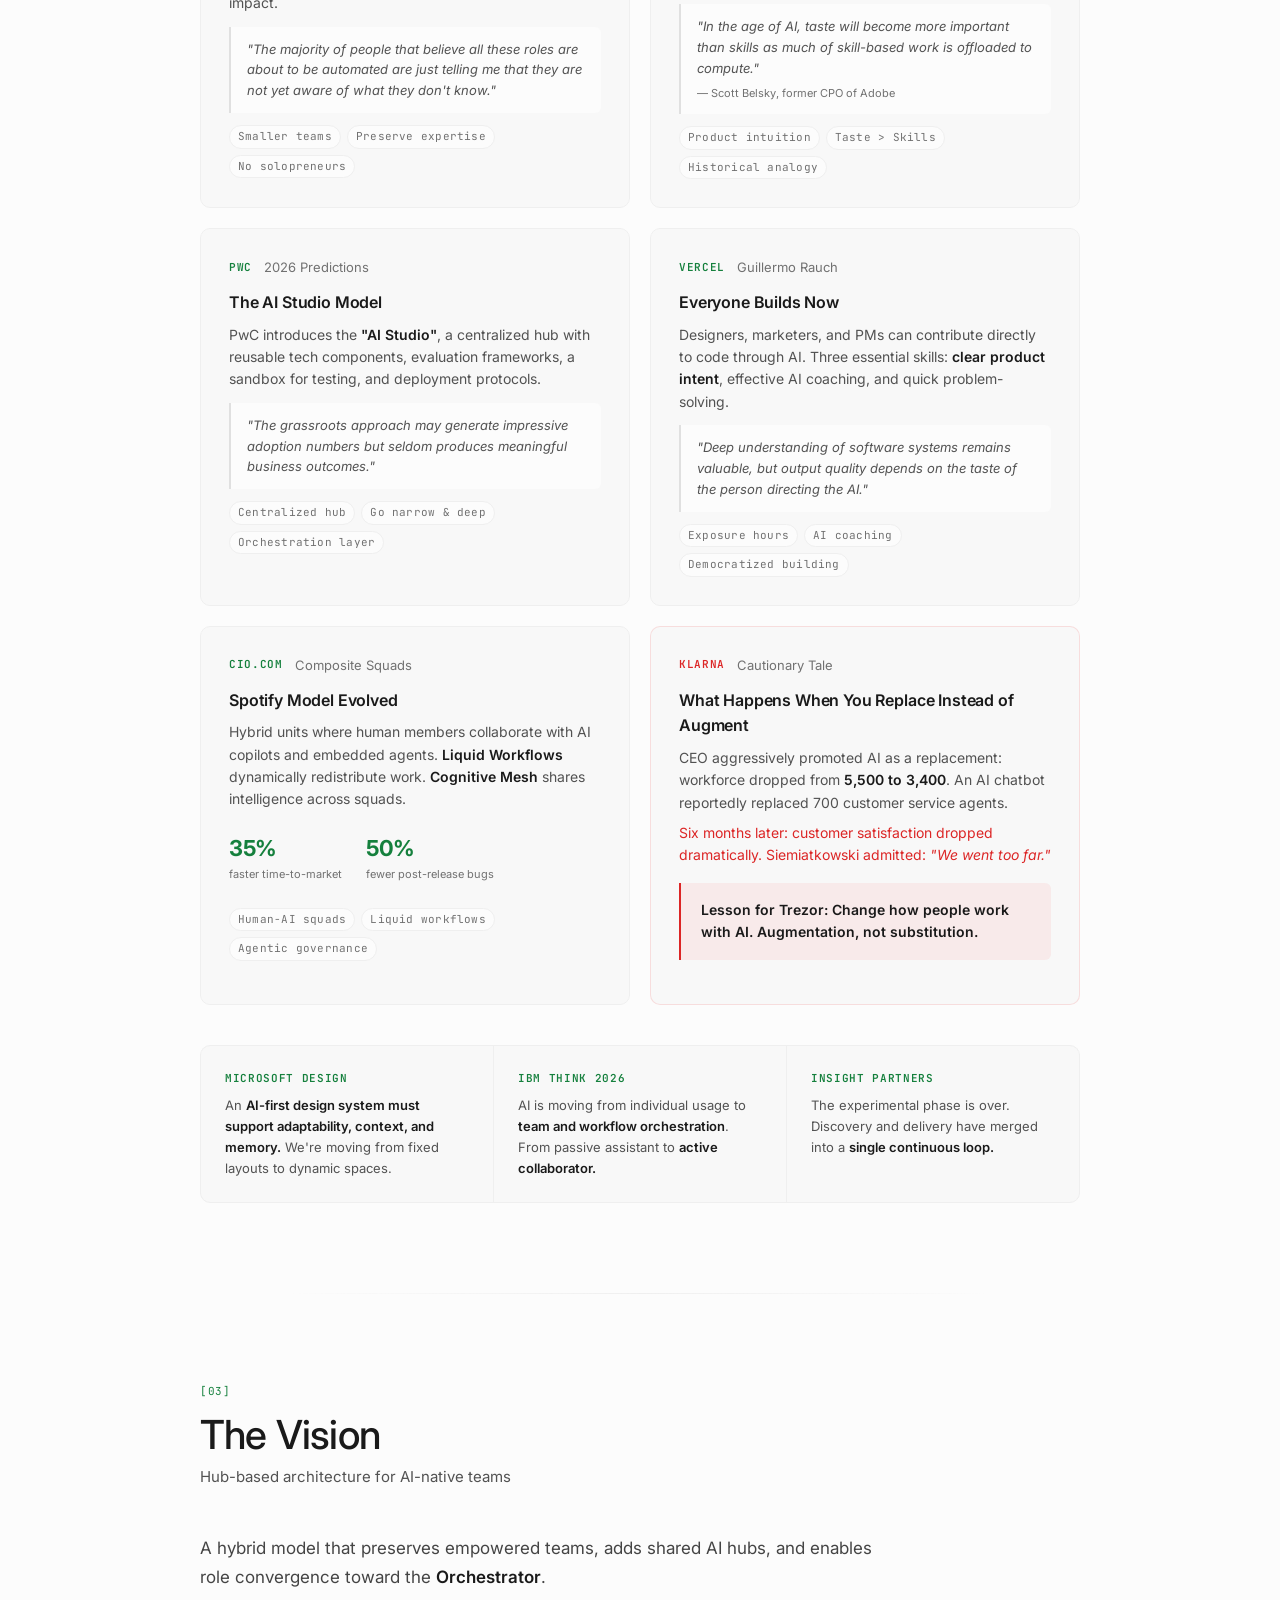
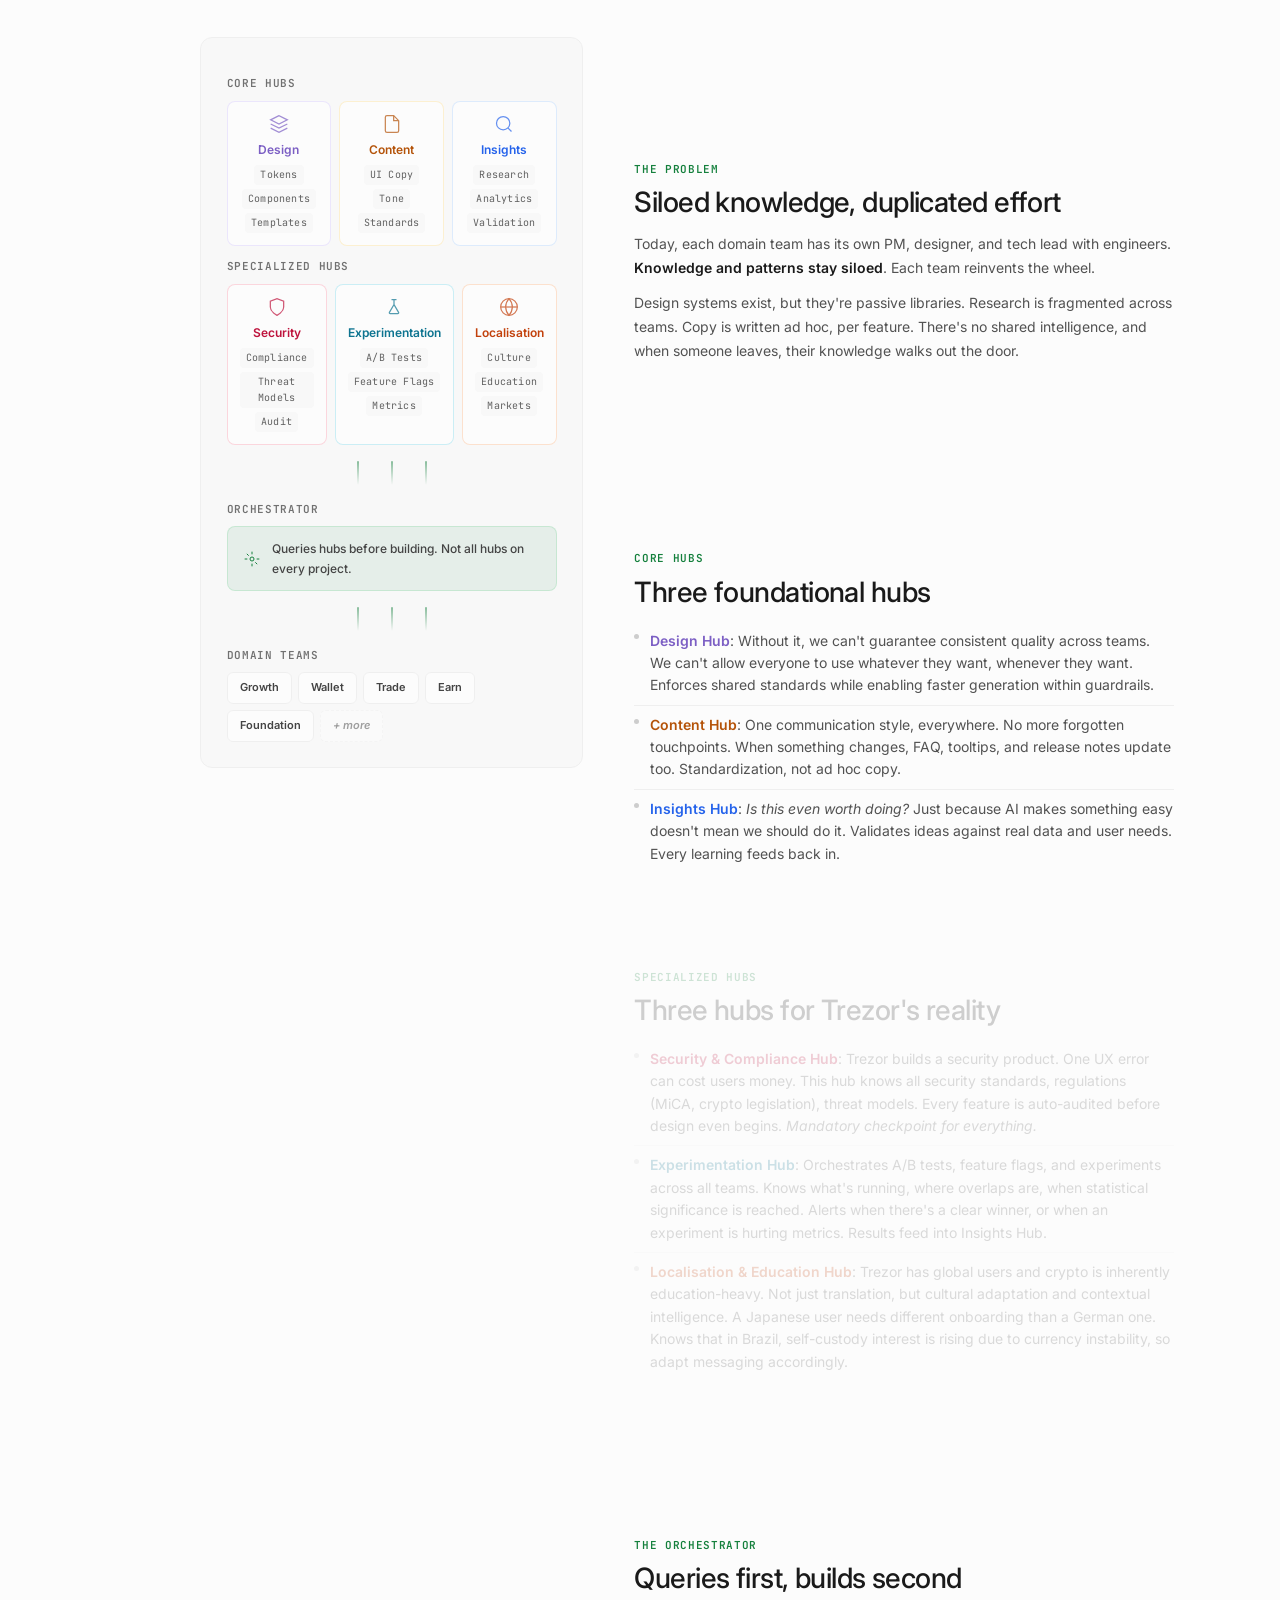
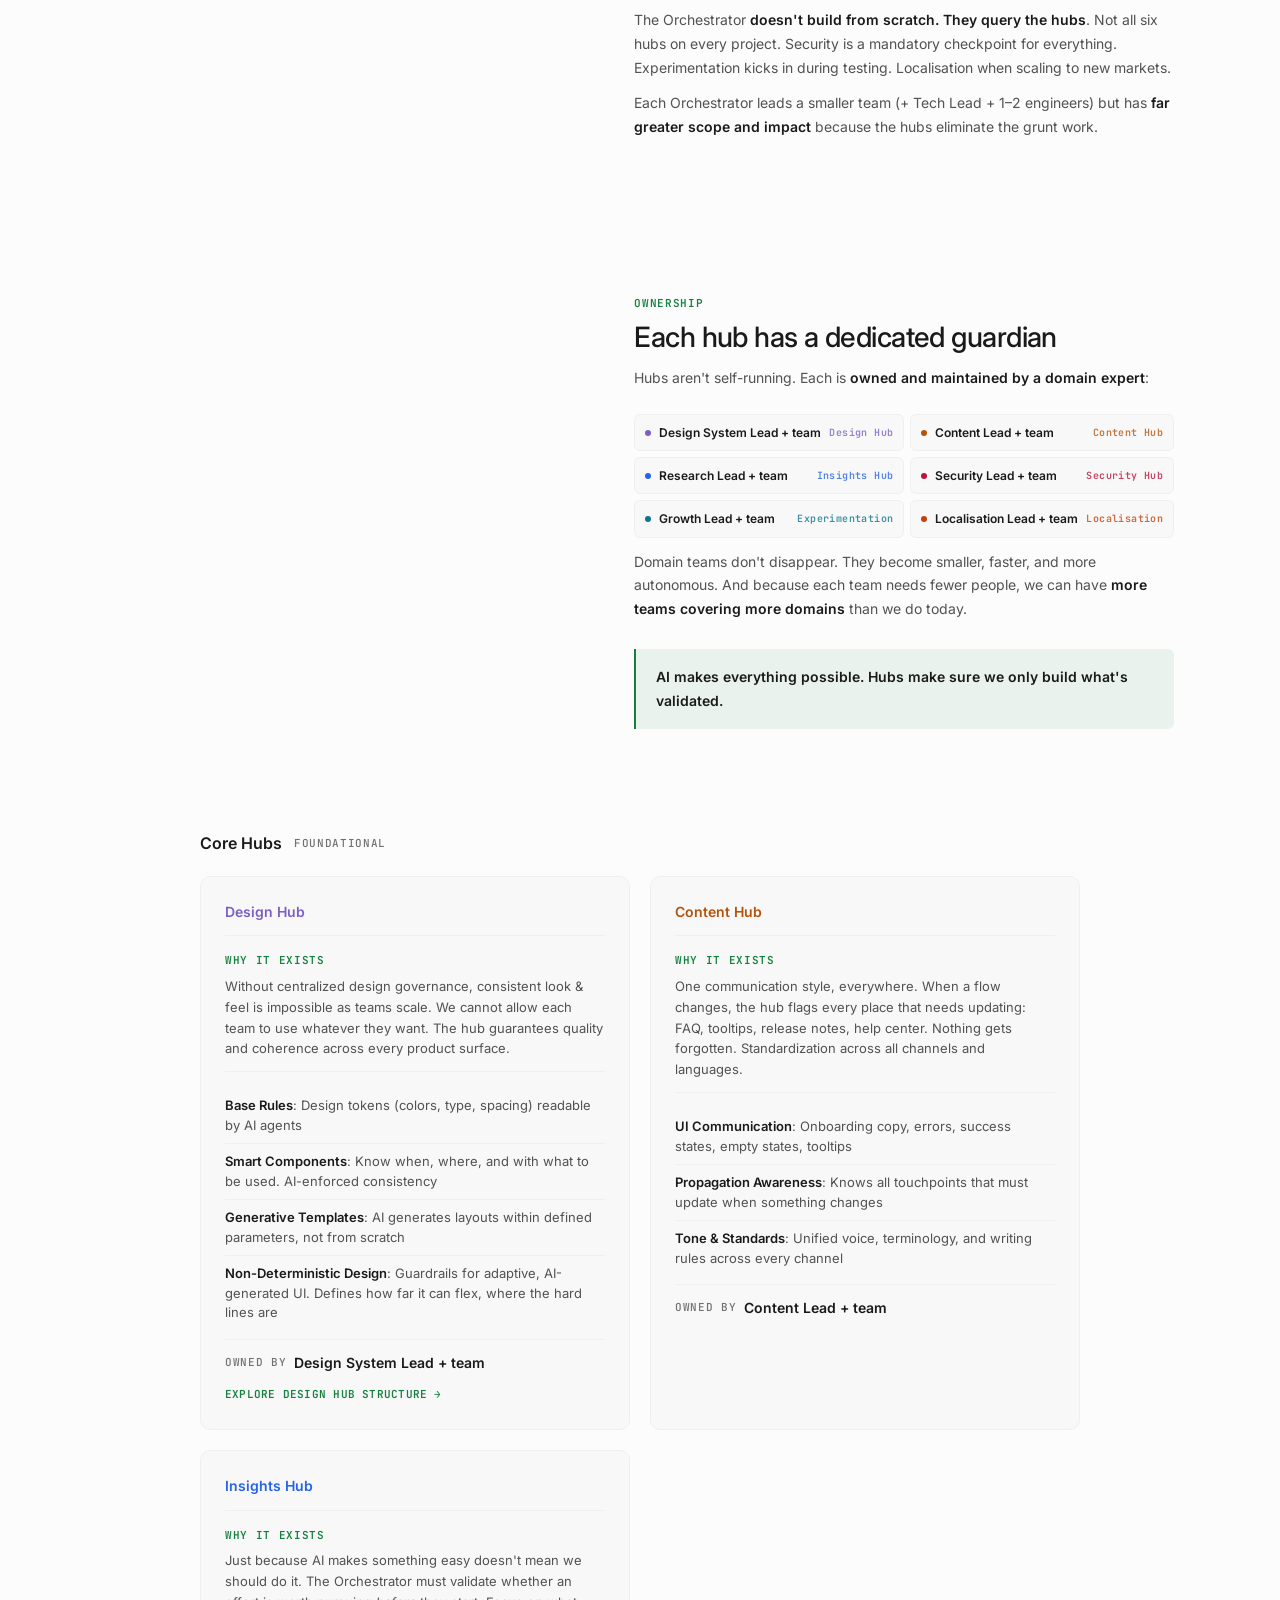
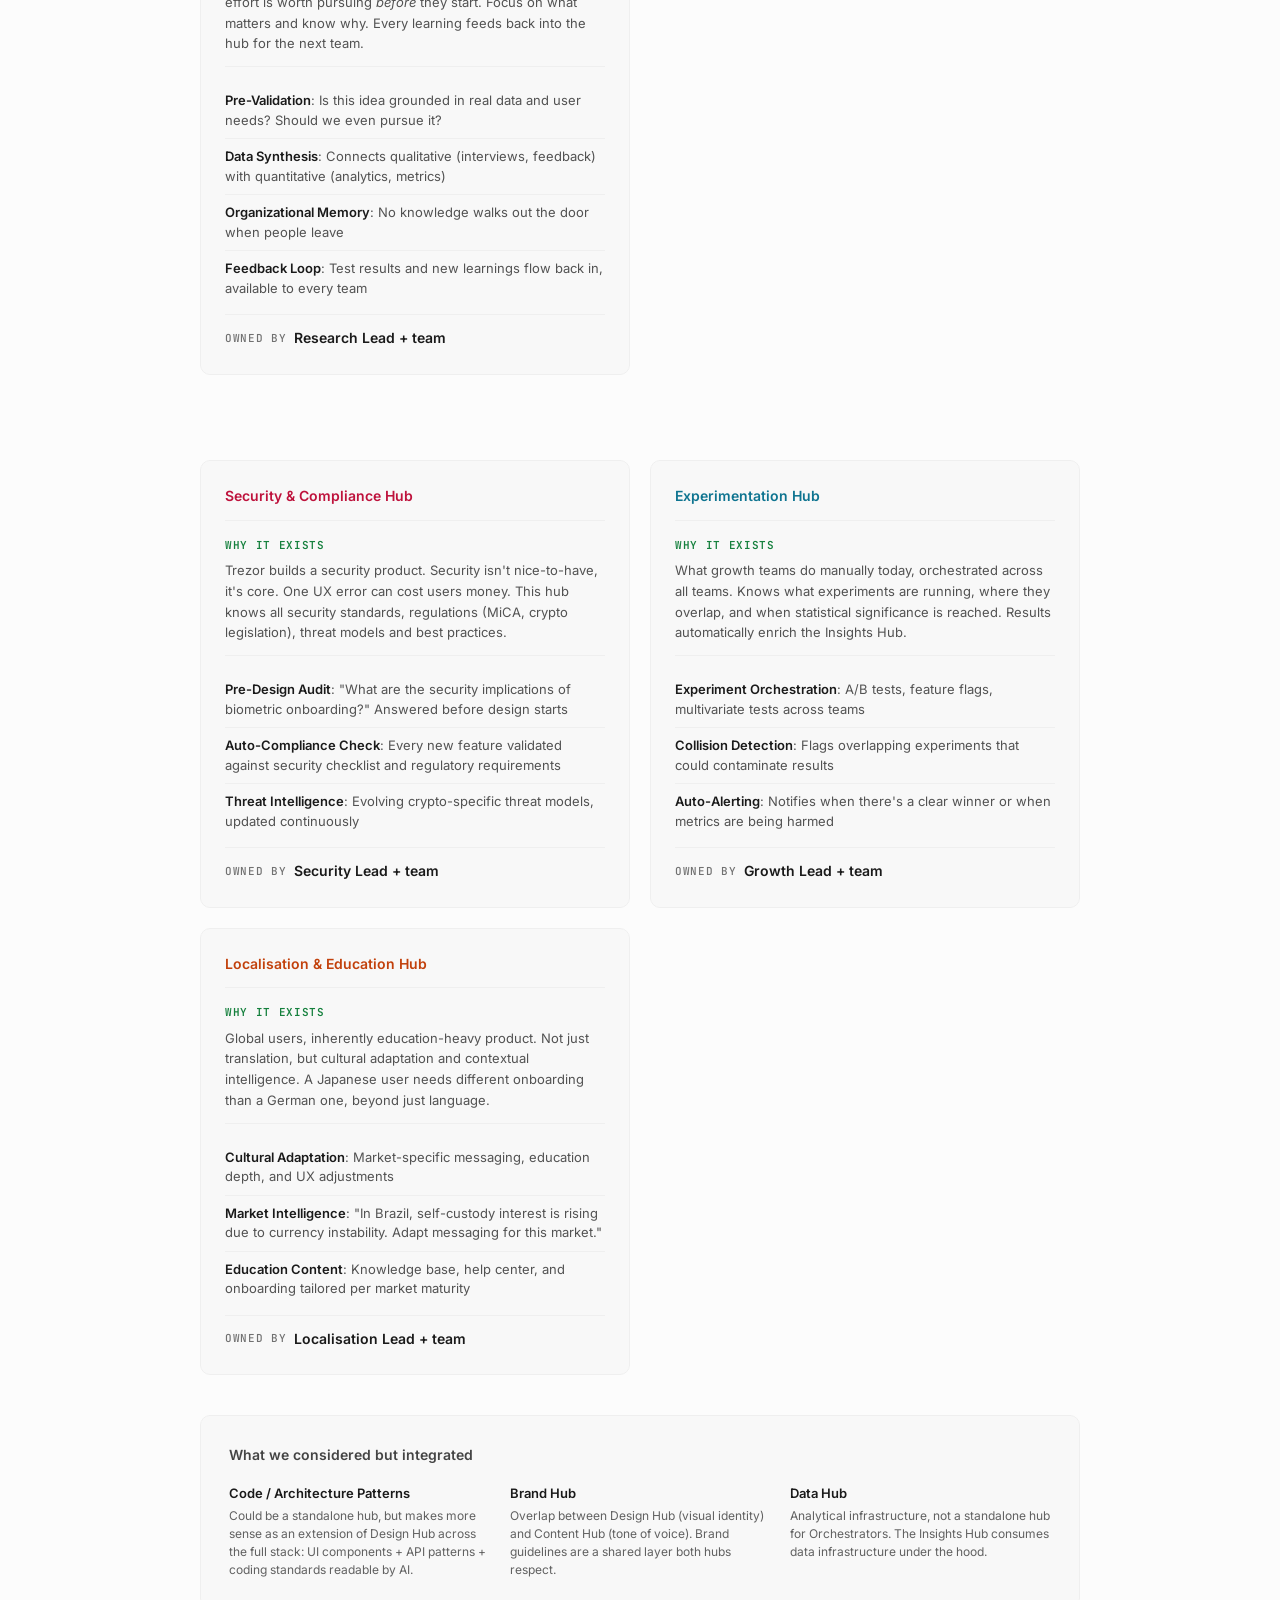
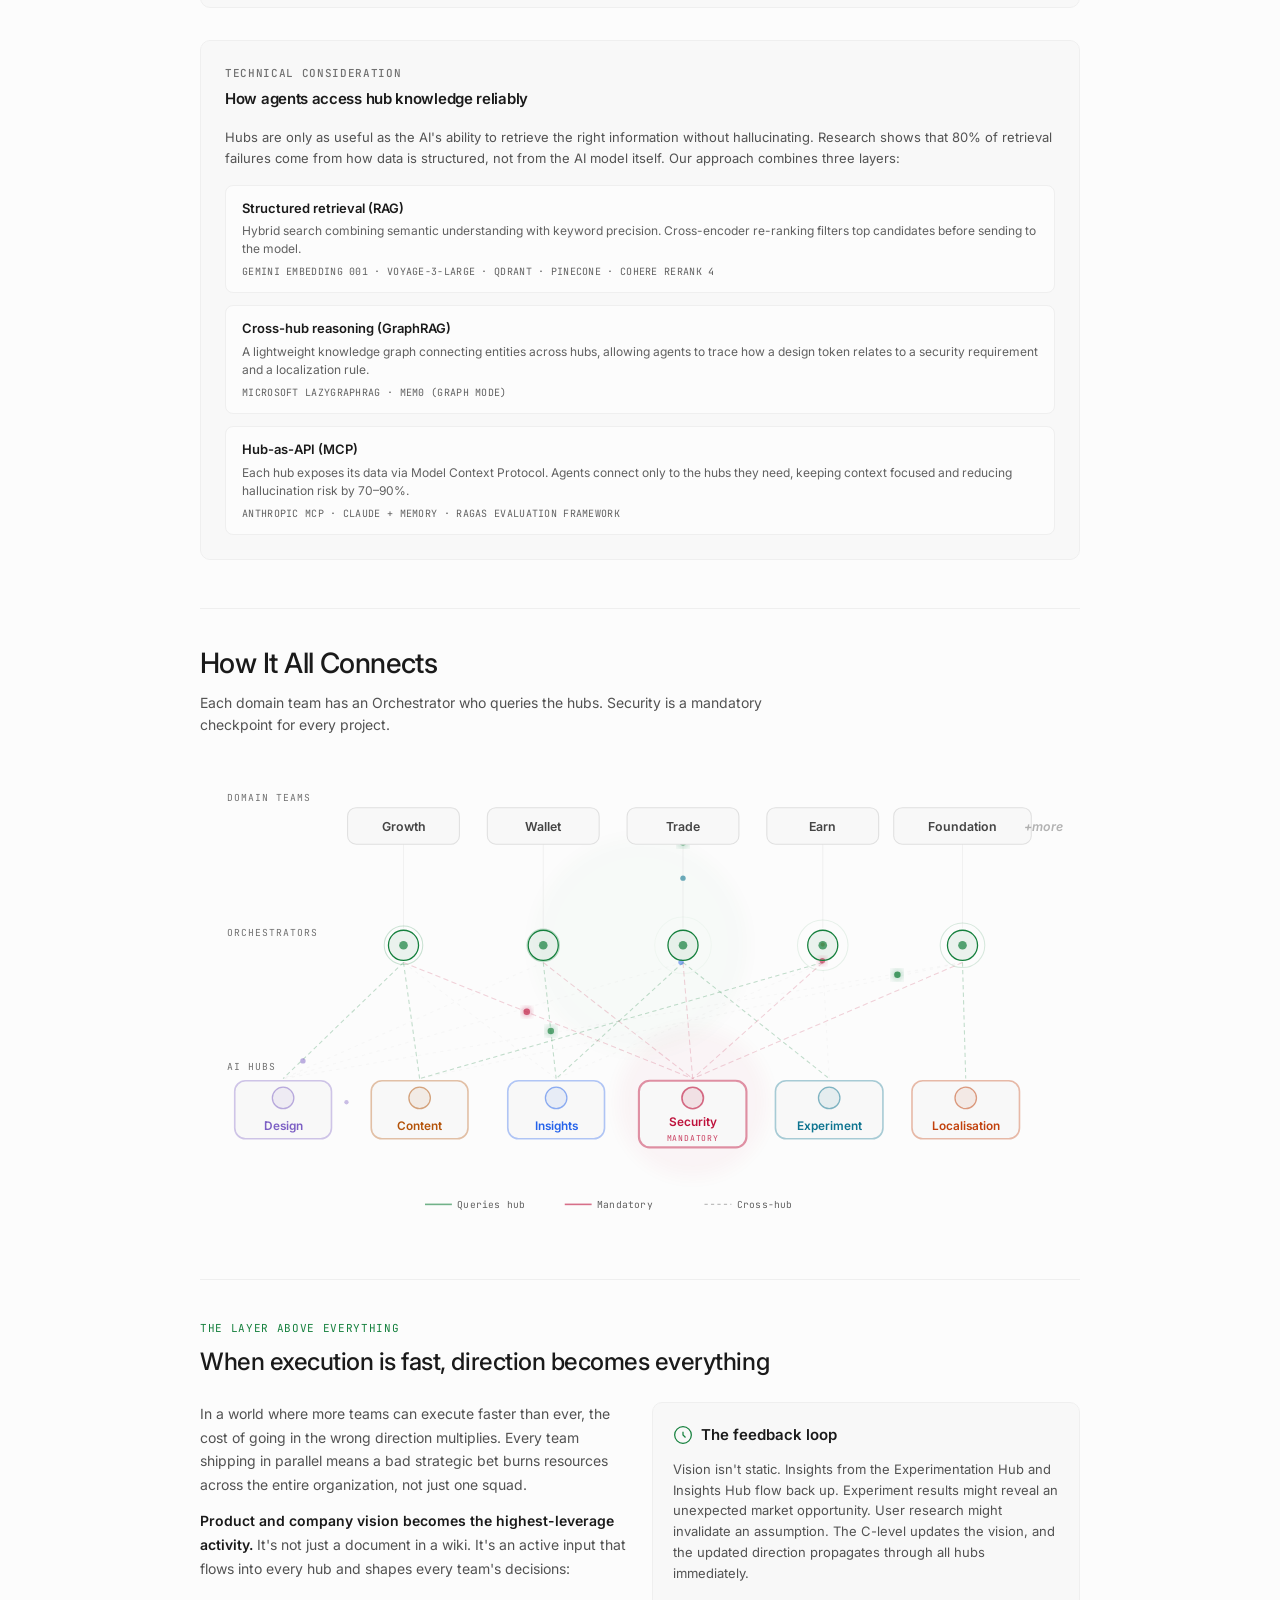
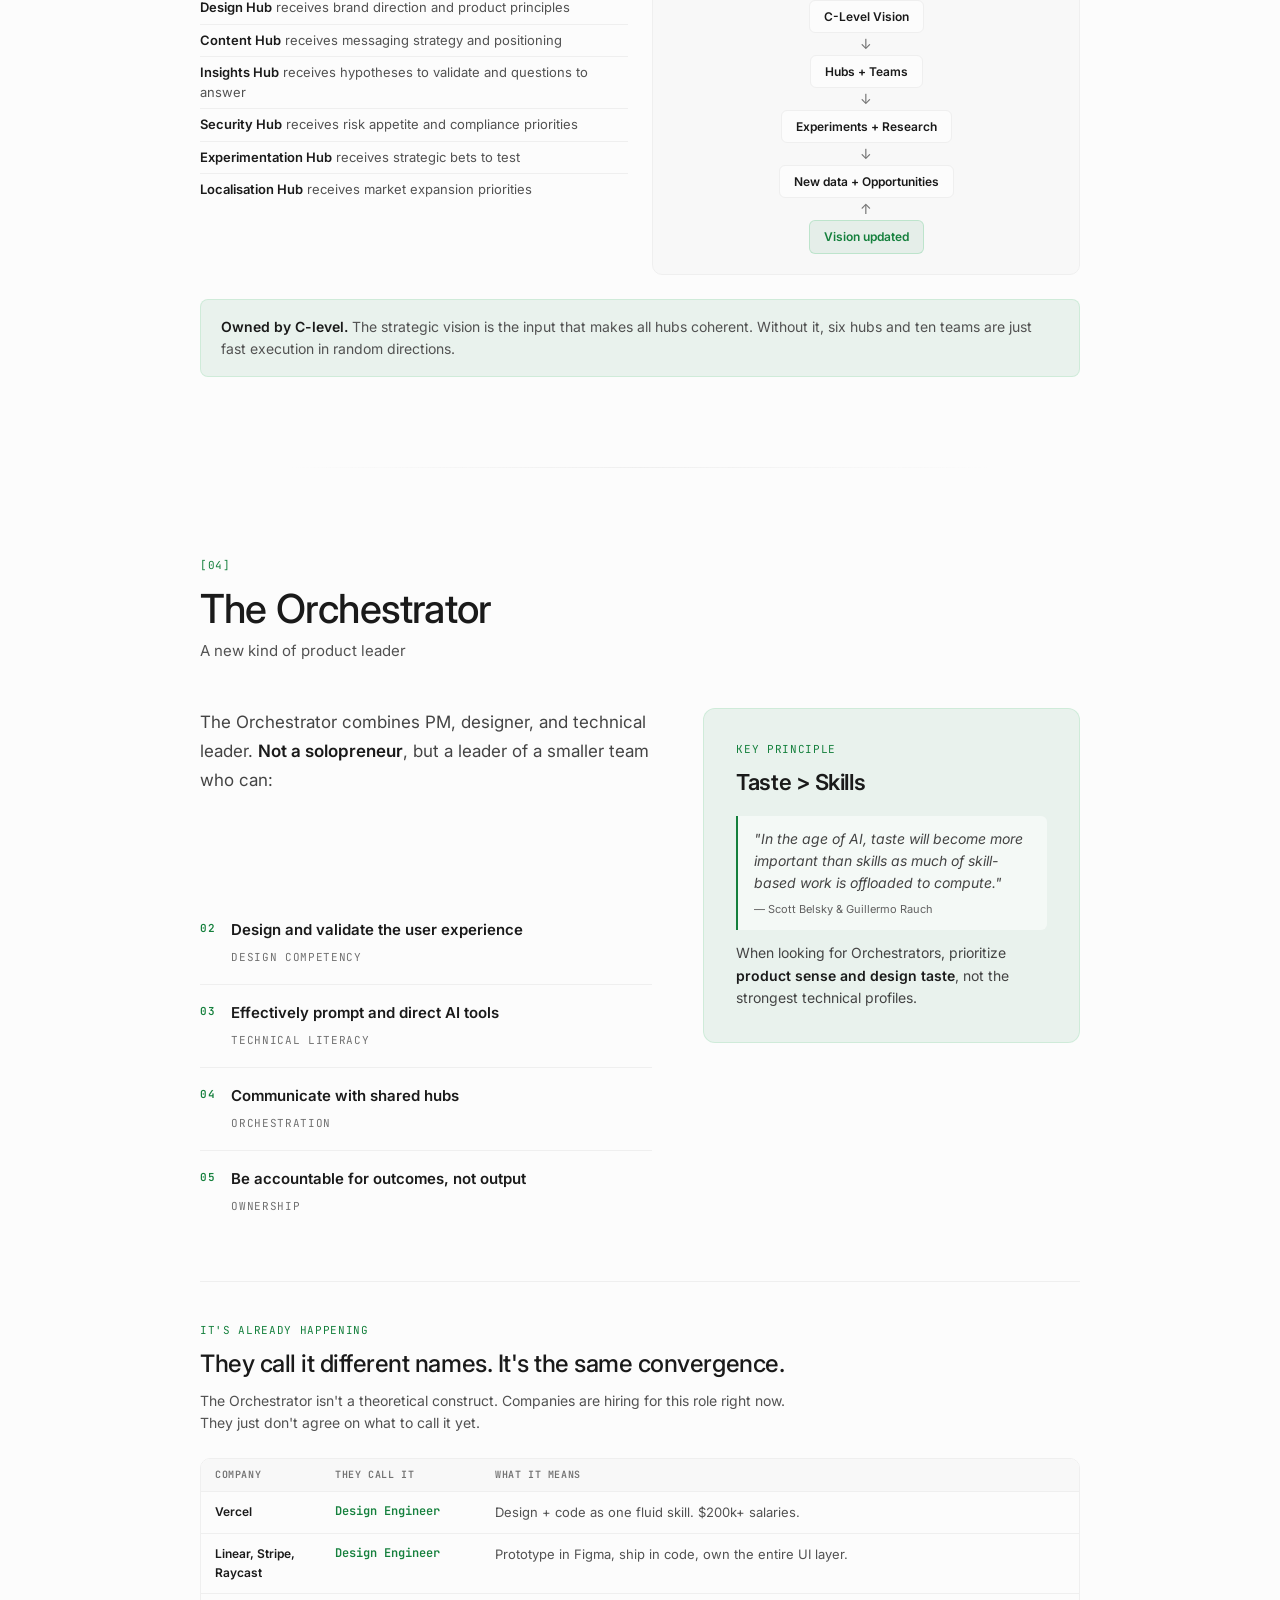
==== commit 52185fd4: "Update presentation with latest local changes Co-Authored-By: Claude Opus 4.6 (1M context) <noreply@" ====
--- a/index.html
+++ b/index.html
@@ -613,6 +613,7 @@
                         <span class="mono-xs">Owned by</span>
                         <strong>Design System Lead + team</strong>
                     </div>
+                    <a href="design-hub.html" class="hub-explore-link mono-xs">Explore Design Hub structure &rarr;</a>
                 </div>
 
                 <div class="hub-detail blur-fade" data-delay="0.2">
@@ -731,6 +732,32 @@
                         <div class="integrated-item">
                             <strong>Data Hub</strong>
                             <p>Analytical infrastructure, not a standalone hub for Orchestrators. The Insights Hub consumes data infrastructure under the hood.</p>
+                        </div>
+                    </div>
+                </div>
+
+            <!-- ═══ Context & Retrieval ═══ -->
+                <div class="retrieval-note blur-fade">
+                    <div class="retrieval-header">
+                        <span class="mono-xs">Technical consideration</span>
+                        <h4>How agents access hub knowledge reliably</h4>
+                    </div>
+                    <p>Hubs are only as useful as the AI's ability to retrieve the right information without hallucinating. Research shows that 80% of retrieval failures come from how data is structured, not from the AI model itself. Our approach combines three layers:</p>
+                    <div class="retrieval-layers">
+                        <div class="retrieval-layer">
+                            <strong>Structured retrieval (RAG)</strong>
+                            <p>Hybrid search combining semantic understanding with keyword precision. Cross-encoder re-ranking filters top candidates before sending to the model.</p>
+                            <span class="retrieval-tech mono-xs">Gemini Embedding 001 · Voyage-3-large · Qdrant · Pinecone · Cohere Rerank 4</span>
+                        </div>
+                        <div class="retrieval-layer">
+                            <strong>Cross-hub reasoning (GraphRAG)</strong>
+                            <p>A lightweight knowledge graph connecting entities across hubs, allowing agents to trace how a design token relates to a security requirement and a localization rule.</p>
+                            <span class="retrieval-tech mono-xs">Microsoft LazyGraphRAG · Mem0 (graph mode)</span>
+                        </div>
+                        <div class="retrieval-layer">
+                            <strong>Hub-as-API (MCP)</strong>
+                            <p>Each hub exposes its data via Model Context Protocol. Agents connect only to the hubs they need, keeping context focused and reducing hallucination risk by 70–90%.</p>
+                            <span class="retrieval-tech mono-xs">Anthropic MCP · Claude + memory · RAGAS evaluation framework</span>
                         </div>
                     </div>
                 </div>
@@ -909,13 +936,13 @@
                         </g>
 
                         <!-- ══════ LEGEND ══════ -->
-                        <g class="arch-legend-group" transform="translate(400, 405)" text-anchor="middle">
-                            <line x1="-190" y1="0" x2="-165" y2="0" stroke="var(--accent)" stroke-width="1.5" opacity="0.6"/>
-                            <text x="-130" y="3" class="arch-text-legend">Queries hub</text>
-                            <line x1="-60" y1="0" x2="-35" y2="0" stroke="var(--hub-security)" stroke-width="1.5" opacity="0.6"/>
-                            <text x="18" y="3" class="arch-text-legend">Mandatory</text>
-                            <line x1="70" y1="0" x2="95" y2="0" stroke="var(--gray-7)" stroke-width="1" opacity="0.4" stroke-dasharray="3 3"/>
-                            <text x="140" y="3" class="arch-text-legend">Cross-hub</text>
+                        <g class="arch-legend-group" transform="translate(400, 405)" text-anchor="start">
+                            <line x1="-200" y1="0" x2="-175" y2="0" stroke="var(--accent)" stroke-width="1.5" opacity="0.6"/>
+                            <text x="-170" y="3" class="arch-text-legend">Queries hub</text>
+                            <line x1="-70" y1="0" x2="-45" y2="0" stroke="var(--hub-security)" stroke-width="1.5" opacity="0.6"/>
+                            <text x="-40" y="3" class="arch-text-legend">Mandatory</text>
+                            <line x1="60" y1="0" x2="85" y2="0" stroke="var(--gray-7)" stroke-width="1" opacity="0.4" stroke-dasharray="3 3"/>
+                            <text x="90" y="3" class="arch-text-legend">Cross-hub</text>
                         </g>
                     </svg>
                 </div>
@@ -1045,6 +1072,7 @@
                     <div class="role-map-row"><span class="role-map-company">Timedrift Collective</span><span class="role-map-title">Game Developer / Vibe Coder</span><span>AI writes ~90-95% of the code. Human drives architecture and creative direction.</span></div>
                     <div class="role-map-row"><span class="role-map-company">OakNorth</span><span class="role-map-title">AI-Native Engineering Team</span><span>Entire team structured around AI tools. Research emerging AI methods, prototype rapidly.</span></div>
                     <div class="role-map-row"><span class="role-map-company">Imagine Learning</span><span class="role-map-title">AI Product Manager</span><span>Use vibe coding tools for rapid prototyping. PM who builds, not just specs.</span></div>
+                    <div class="role-map-row role-map-trezor" id="role-map-trezor"><span class="role-map-company">Trezor</span><span class="role-map-title">AI Native Product Designer</span><span>Product designer who can vibe-code functional prototypes directly. AI-native workflow from day one. We're hiring this role now.</span></div>
                 </div>
 
 
@@ -1068,7 +1096,7 @@
                     <div class="comparison-items">
                         <div class="comparison-item"><span class="item-label">Team size</span><span class="item-value">PM + Designer + Tech Lead + 3–4 engs</span></div>
                         <div class="comparison-item"><span class="item-label">Teams</span><span class="item-value">~6 domain teams</span></div>
-                        <div class="comparison-item"><span class="item-label">Shared resources</span><span class="item-value">Design system (Figma/Zeroheight)</span></div>
+                        <div class="comparison-item"><span class="item-label">Shared resources</span><span class="item-value">Design system (Figma)</span></div>
                         <div class="comparison-item"><span class="item-label">Discovery</span><span class="item-value">PM + Designer research</span></div>
                         <div class="comparison-item"><span class="item-label">UI/UX creation</span><span class="item-value">Designer manually</span></div>
                         <div class="comparison-item"><span class="item-label">Copy</span><span class="item-value">Ad hoc, per-feature</span></div>
@@ -1235,11 +1263,14 @@
             <div class="roles-section blur-fade">
                 <h3>Roles in the New Model</h3>
                 <div class="roles-grid">
-                    <div class="role-card"><h4>Orchestrator</h4><p>Product strategy, design sense, technical literacy, prompt engineering, outcome ownership</p><p class="text-muted">Primary user of all three hubs.</p></div>
+                    <div class="role-card"><h4>Orchestrator</h4><p>Product strategy, design sense, technical literacy, prompt engineering, outcome ownership</p><p class="text-muted">Primary user of all hubs.</p></div>
                     <div class="role-card"><h4>Tech Lead</h4><p>Architecture, code review, AI-augmented development, system integration</p><p class="text-muted">Consumes Design Hub for implementation.</p></div>
-                    <div class="role-card"><h4>Hub Engineers</h4><p>DS, content pipelines, data infrastructure</p><p class="text-muted">Own hubs as a product.</p></div>
+                    <div class="role-card"><h4>Hub Engineers</h4><p>Design system, content pipelines, data infrastructure, tooling</p><p class="text-muted">Own hubs as a product.</p></div>
                     <div class="role-card"><h4>Design Lead</h4><p>Design governance, brand integrity, AI tool training, systems thinking</p><p class="text-muted">Owns the Design Hub.</p></div>
                     <div class="role-card"><h4>Research Lead</h4><p>User research methodology, data analysis, synthetic research</p><p class="text-muted">Owns the Insights Hub.</p></div>
+                    <div class="role-card"><h4>Security Lead</h4><p>Security standards, threat modeling, compliance, audit processes</p><p class="text-muted">Owns the Security Hub. Mandatory checkpoint for all teams.</p></div>
+                    <div class="role-card"><h4>Growth Lead</h4><p>Experimentation strategy, A/B testing, feature flags, data-driven decisions</p><p class="text-muted">Owns the Experimentation Hub.</p></div>
+                    <div class="role-card"><h4>Content &amp; Localisation Lead</h4><p>Messaging consistency, cultural adaptation, market-specific education</p><p class="text-muted">Owns the Content and Localisation Hubs.</p></div>
                 </div>
             </div>
         </div>
@@ -1313,6 +1344,7 @@
                 <div class="risk-card blur-fade" data-delay="0.24"><h4>Hub as Bottleneck</h4><p>Hubs can't keep up with demand.</p><div class="risk-mitigation"><span class="mono-xs">Mitigation</span><p>Dedicated hub teams. Self-service access. Service Level Agreements on responses.</p></div></div>
                 <div class="risk-card blur-fade" data-delay="0.32"><h4>The Klarna Effect</h4><p>Overly aggressive AI replacement.</p><div class="risk-mitigation"><span class="mono-xs">Mitigation</span><p>Augmentation, not substitution. Measure quality, not just speed.</p></div></div>
                 <div class="risk-card blur-fade" data-delay="0.4"><h4>AI Output Quality</h4><p>Hallucinations, bias, inconsistency.</p><div class="risk-mitigation"><span class="mono-xs">Mitigation</span><p>Automated validation. Red teaming. Feedback loops into hubs.</p></div></div>
+                <div class="risk-card blur-fade" data-delay="0.48"><h4>Loss of Identity</h4><p>Without direction, AI defaults to generic and the company drifts from its purpose.</p><div class="risk-mitigation"><span class="mono-xs">Mitigation</span><p>Embed vision, mission and philosophy into hubs. Strategic direction as the first input, not an afterthought.</p></div></div>
             </div>
         </div>
     </section>
--- a/css/styles.css
+++ b/css/styles.css
@@ -968,6 +968,33 @@
 .hub-owner .mono-xs { color: var(--gray-6); font-weight: 500; }
 .hub-owner strong { font-size: 14px; color: var(--gray-12); }
 
+/* Retrieval note */
+.retrieval-note {
+    margin-top: 2rem; padding: clamp(1rem, 2vw, 1.5rem);
+    background: var(--gray-2); border: 1px solid var(--gray-3);
+    border-radius: 10px;
+}
+.retrieval-header { margin-bottom: 1rem; }
+.retrieval-header .mono-xs { color: var(--gray-6); font-weight: 500; display: block; margin-bottom: 0.25rem; }
+.retrieval-header h4 { font-size: 15px; font-weight: 600; color: var(--gray-12); letter-spacing: -0.02em; }
+.retrieval-note > p { font-size: 13px; color: var(--gray-8); line-height: 1.6; margin-bottom: 1rem; }
+.retrieval-layers { display: grid; gap: 0.75rem; }
+.retrieval-layer {
+    padding: 0.75rem 1rem; background: var(--gray-1);
+    border: 1px solid var(--gray-3); border-radius: 8px;
+}
+.retrieval-layer strong { font-size: 13px; color: var(--gray-12); display: block; margin-bottom: 0.25rem; }
+.retrieval-layer p { font-size: 12px; color: var(--gray-7); line-height: 1.5; margin: 0; }
+.retrieval-tech { display: block; margin-top: 0.375rem; color: var(--gray-7); font-size: 10px; letter-spacing: 0.03em; }
+
+.hub-explore-link {
+    display: inline-block; margin-top: 0.75rem;
+    color: var(--accent); font-weight: 600;
+    letter-spacing: 0.02em;
+    transition: opacity 0.2s var(--ease);
+}
+.hub-explore-link:hover { color: var(--accent); opacity: 0.7; }
+
 /* Explainer: hub owner rows */
 .ex-owners {
     display: grid; grid-template-columns: 1fr 1fr;
@@ -1223,6 +1250,18 @@
 .role-map-header span { font-family: var(--font-mono); font-size: 10px; letter-spacing: 0.06em; text-transform: uppercase; color: var(--gray-6); font-weight: 600; padding: 0.5rem 0.875rem; }
 .role-map-company { font-weight: 600; color: var(--gray-12) !important; font-size: 12px; }
 .role-map-title { font-weight: 600; color: var(--accent) !important; font-family: var(--font-mono); font-size: 12px; }
+
+.role-map-trezor {
+    border-left: 2px solid var(--accent);
+    background: rgba(76, 175, 80, 0.04);
+    opacity: 0; transform: translateY(12px); filter: blur(4px);
+    max-height: 0; overflow: hidden; border-bottom: none;
+    transition: opacity 0.6s var(--ease), transform 0.6s var(--ease), filter 0.6s var(--ease), max-height 0.6s var(--ease);
+}
+.role-map-trezor.revealed {
+    opacity: 1; transform: translateY(0); filter: blur(0);
+    max-height: 80px;
+}
 
 @media (max-width: 600px) {
     .role-map-row { grid-template-columns: 90px 120px 1fr; }
